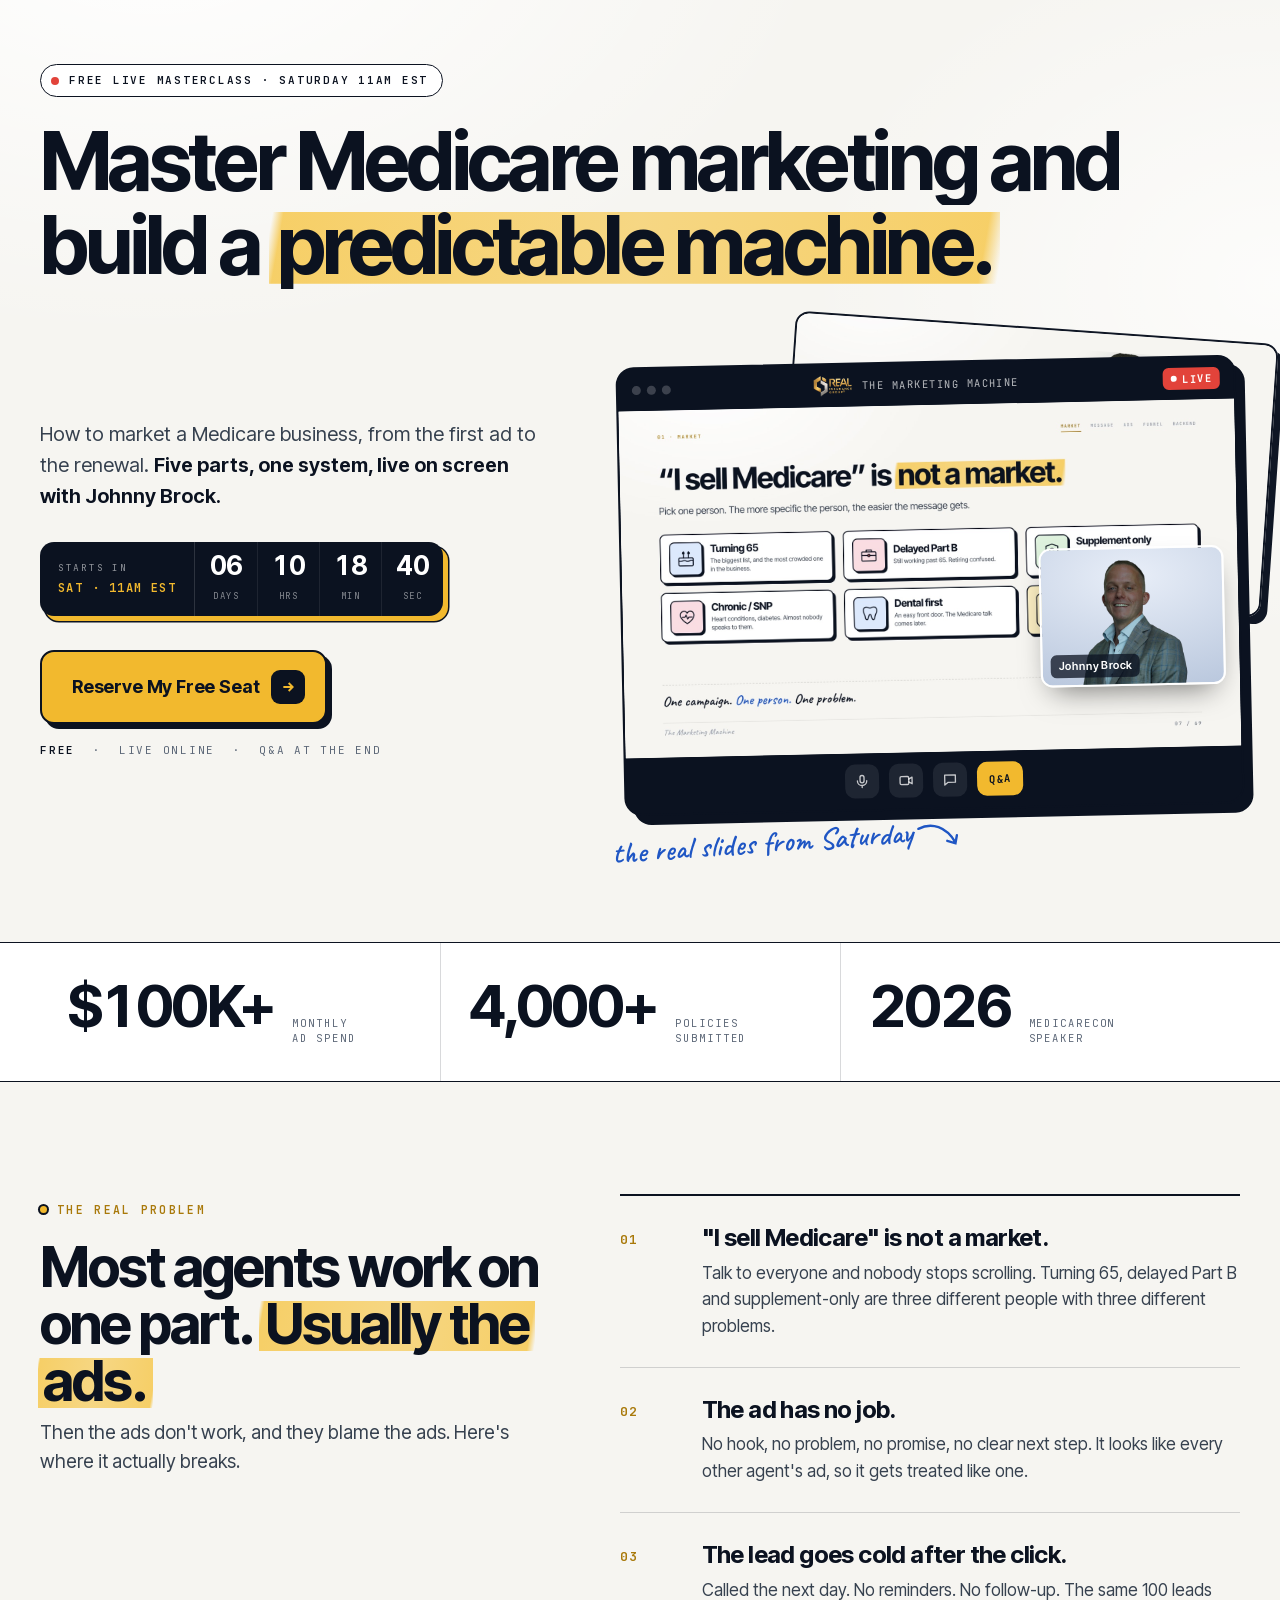
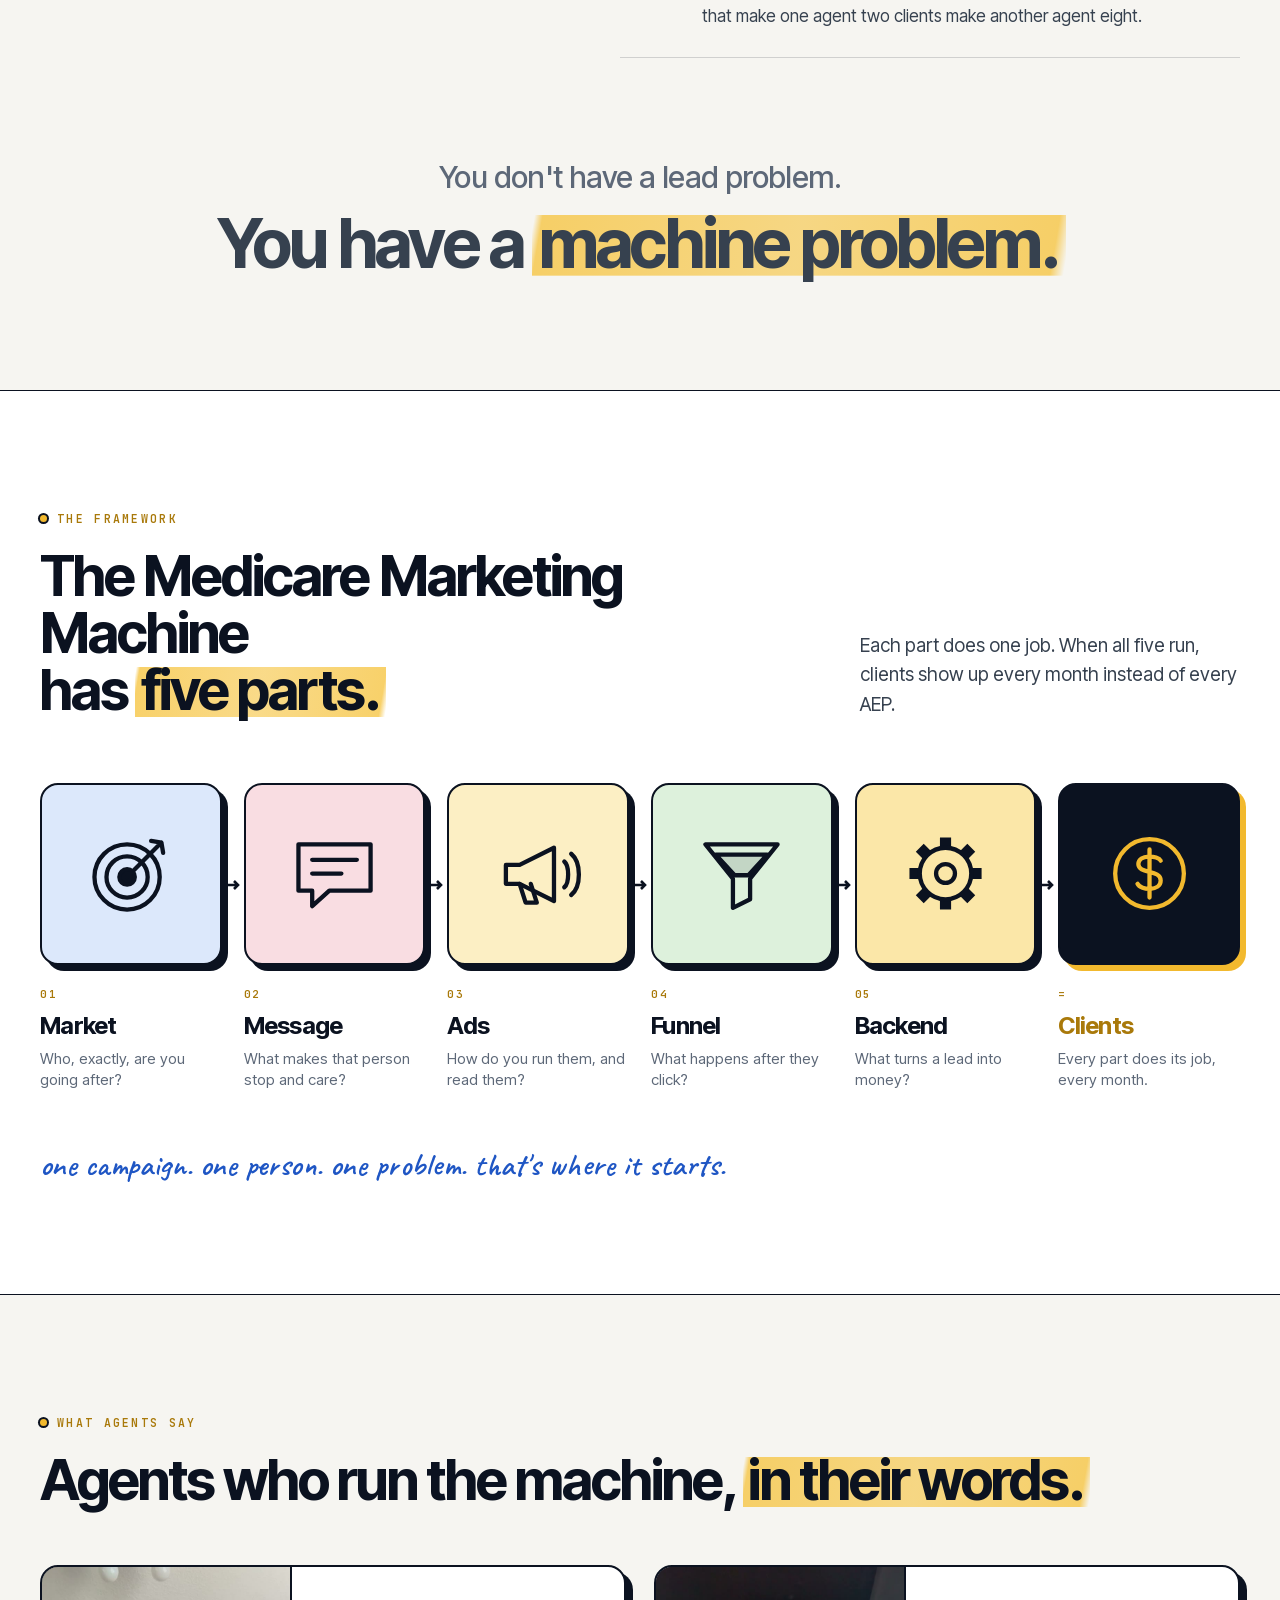
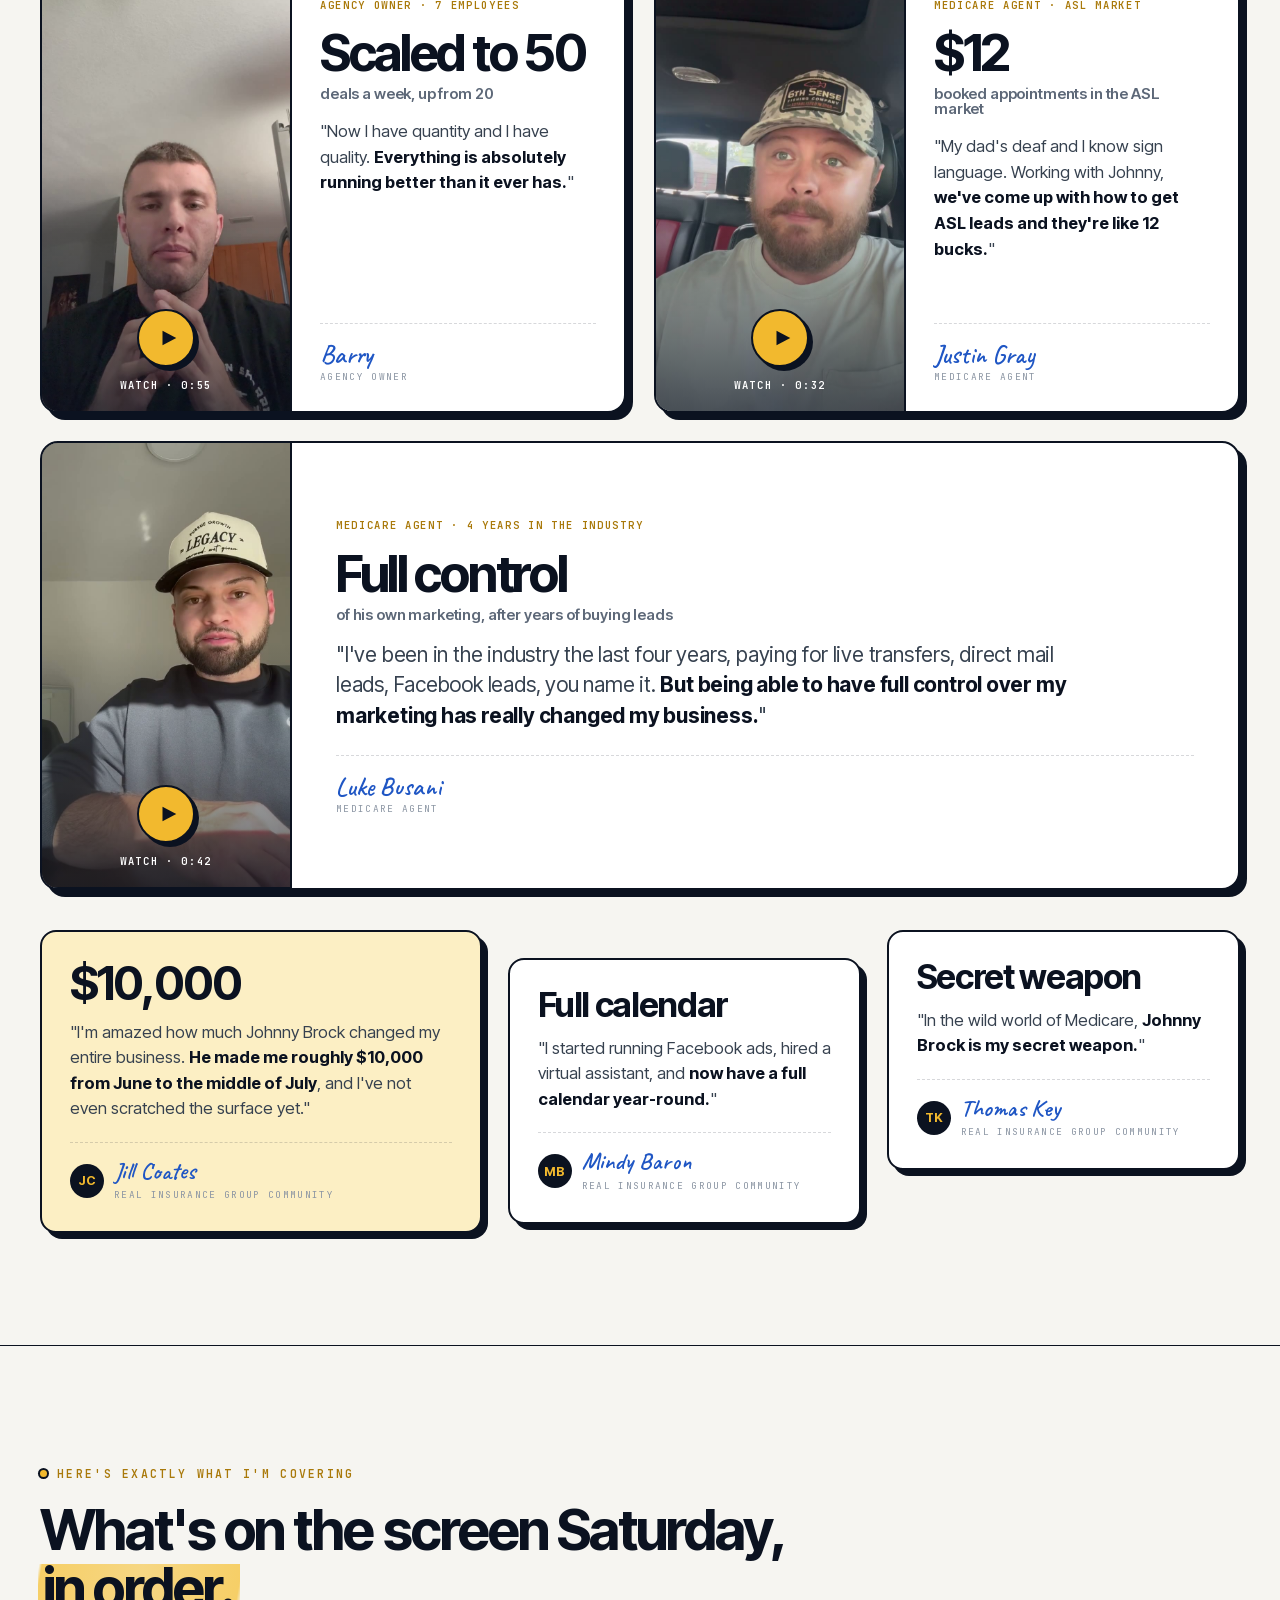
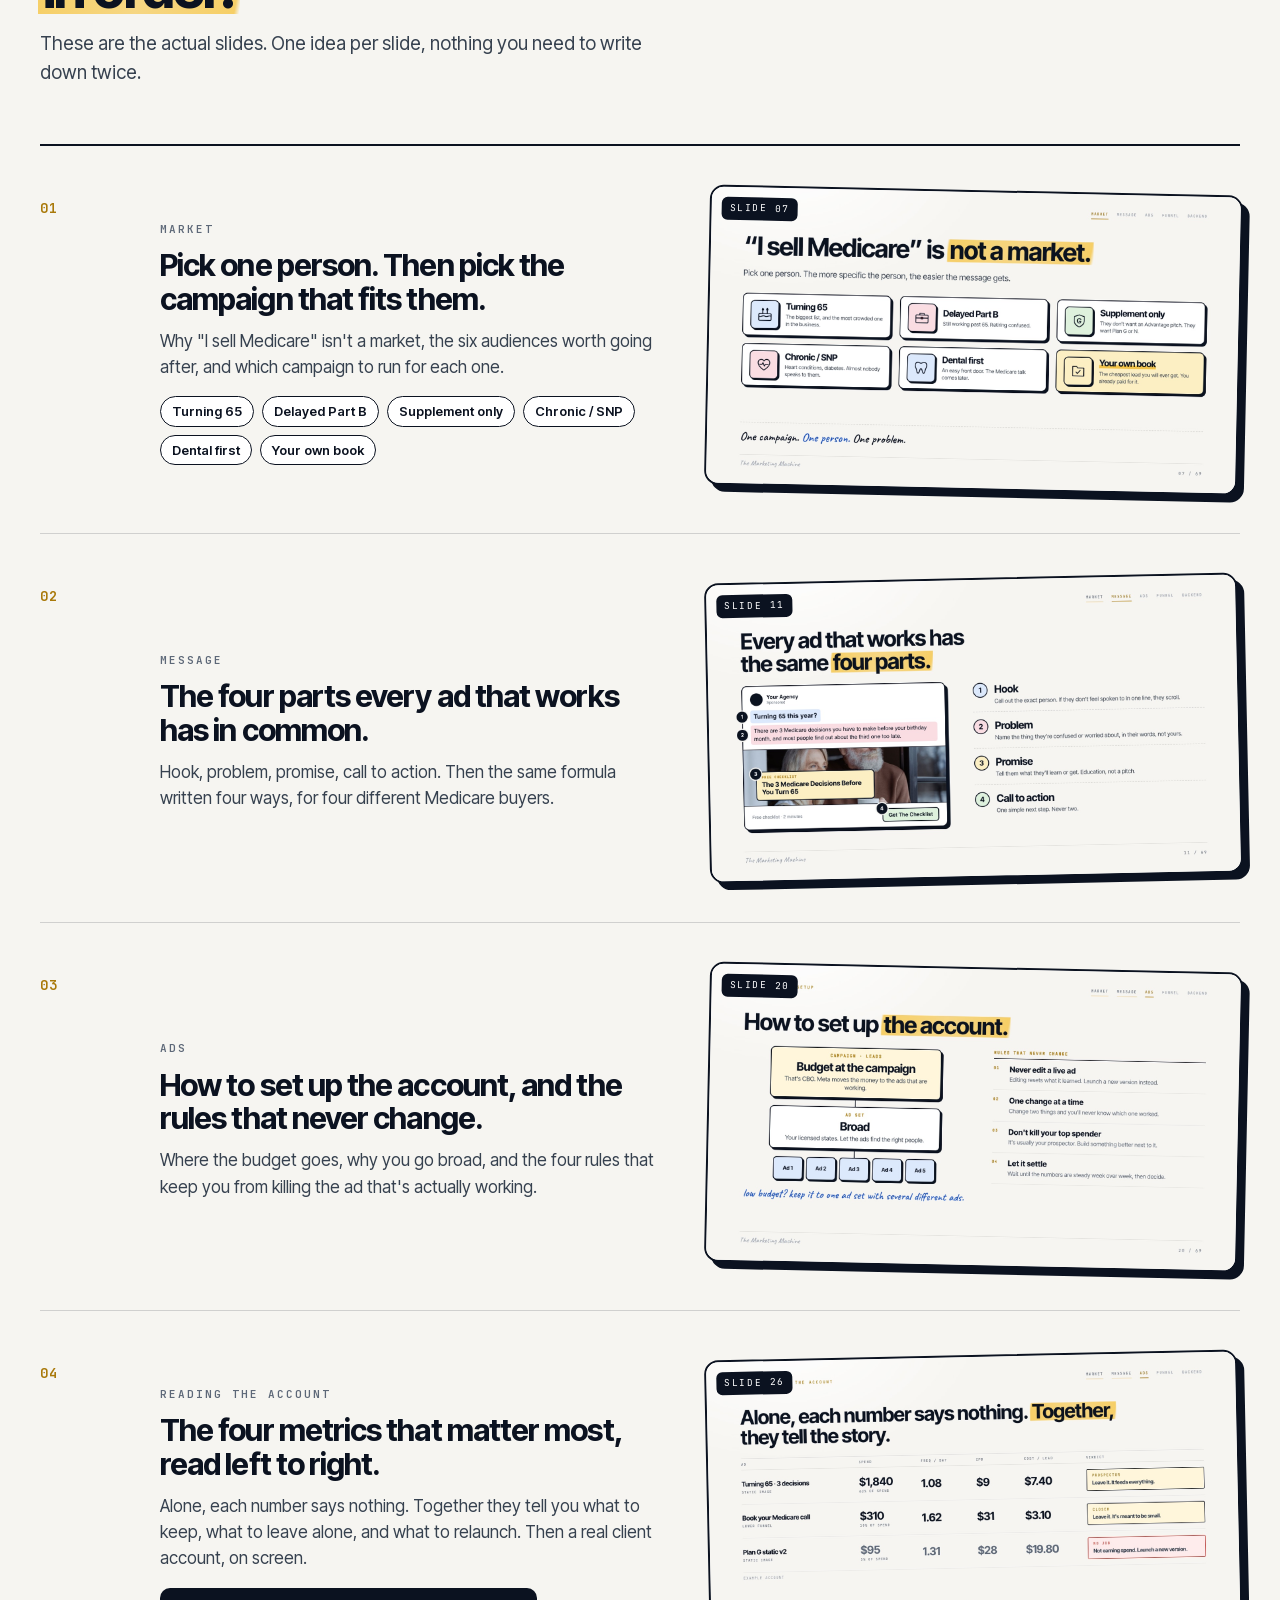
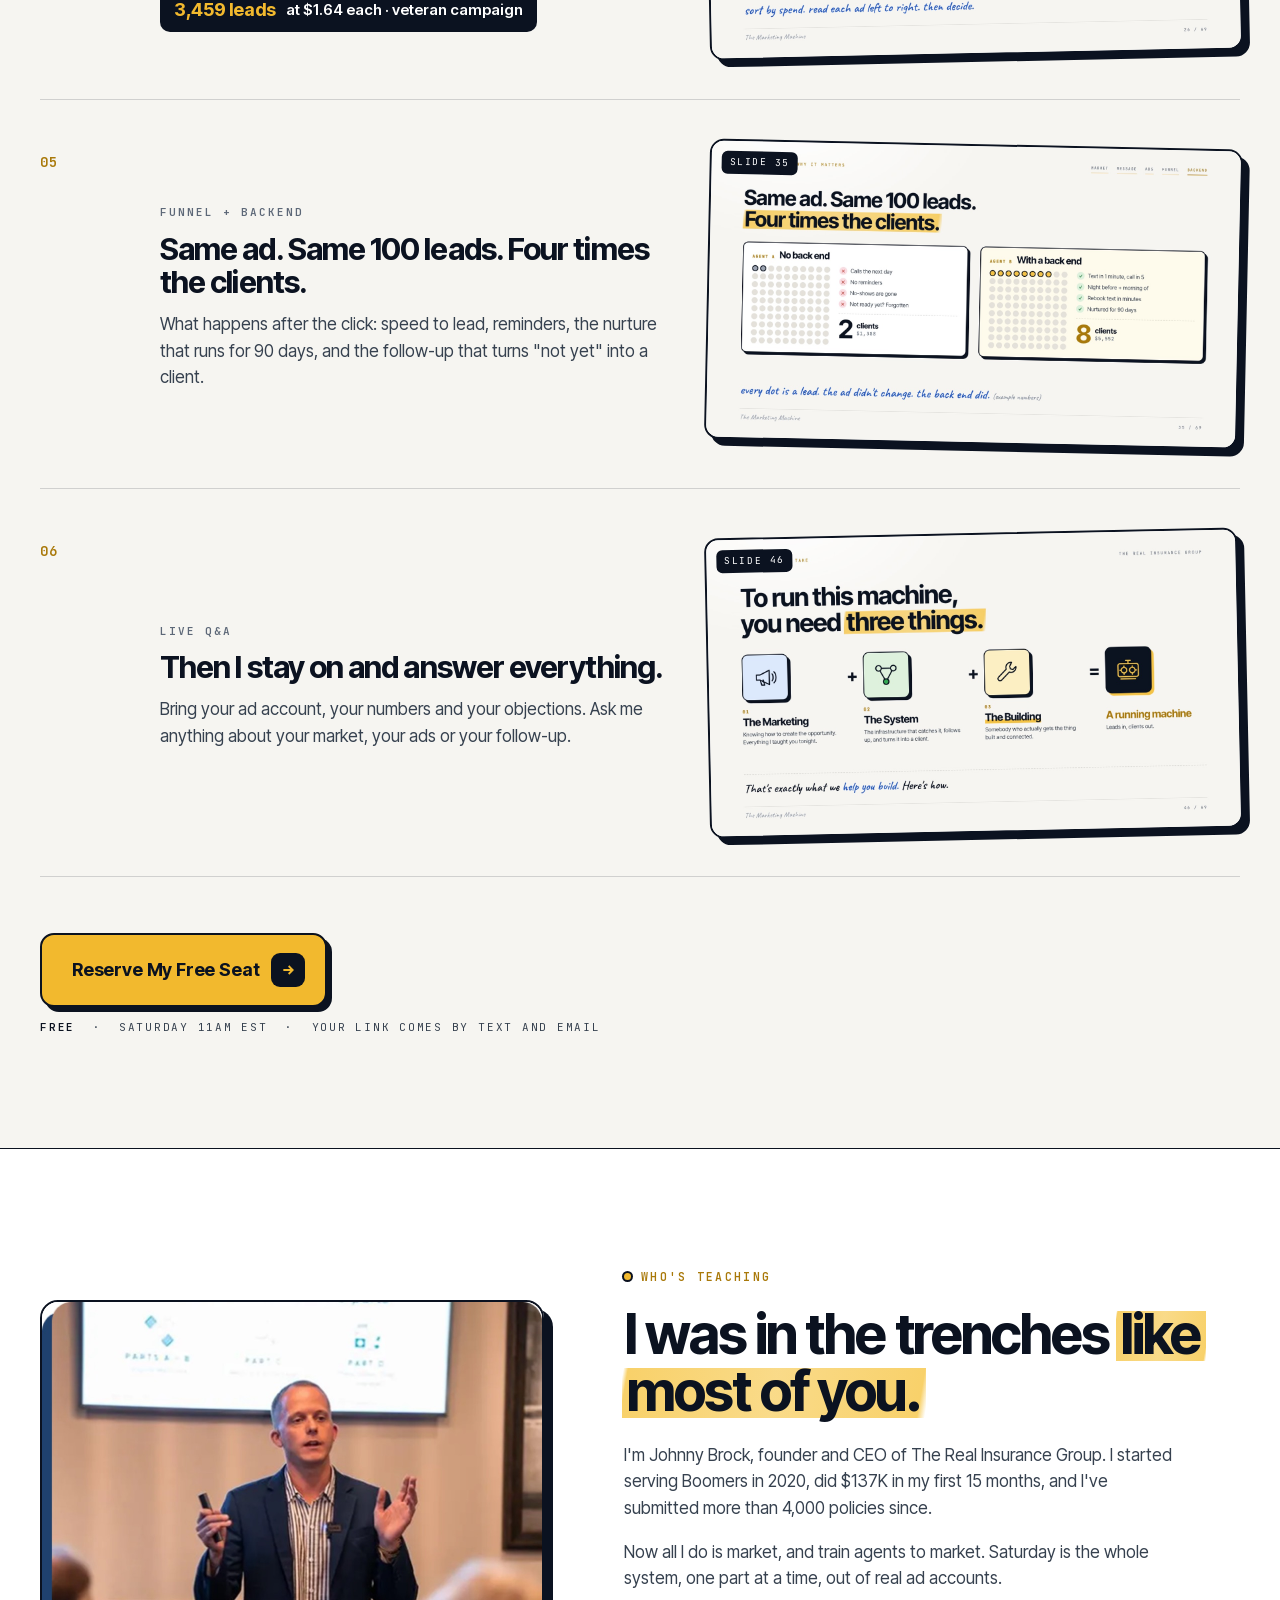
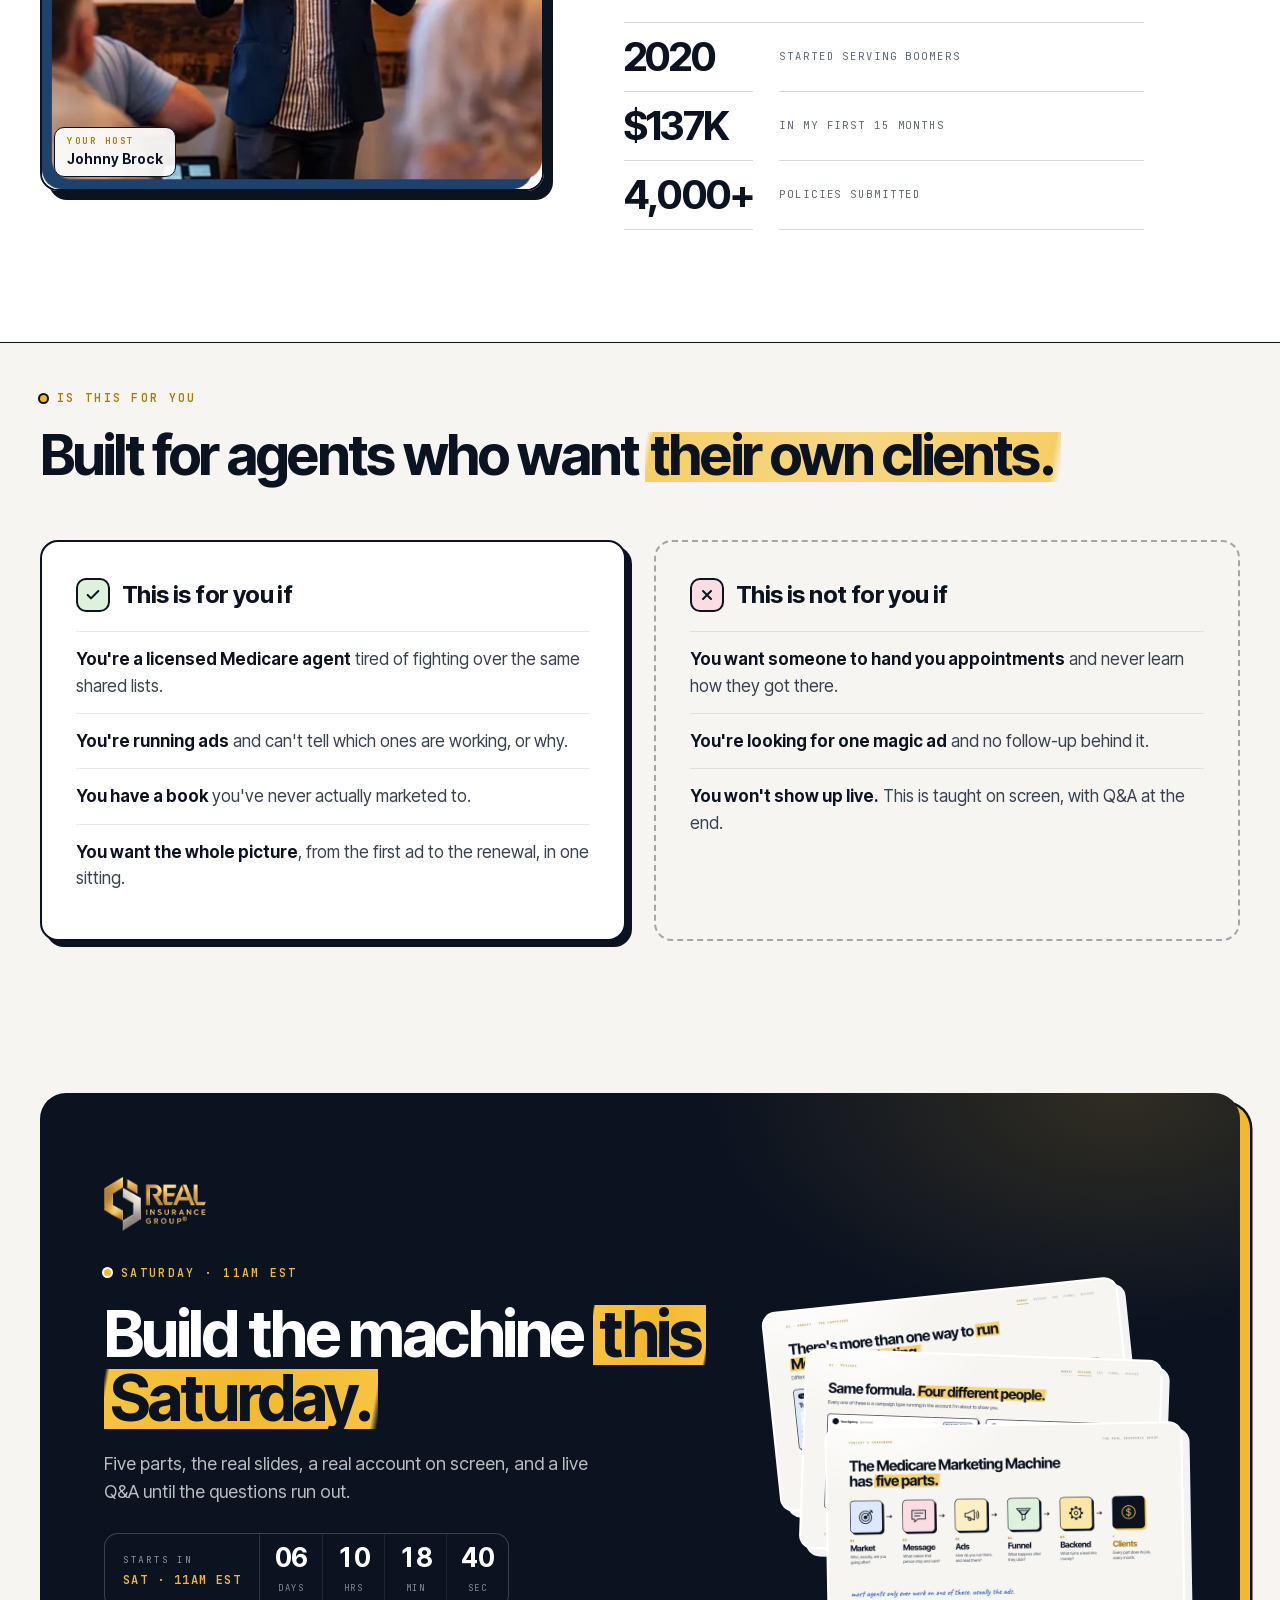
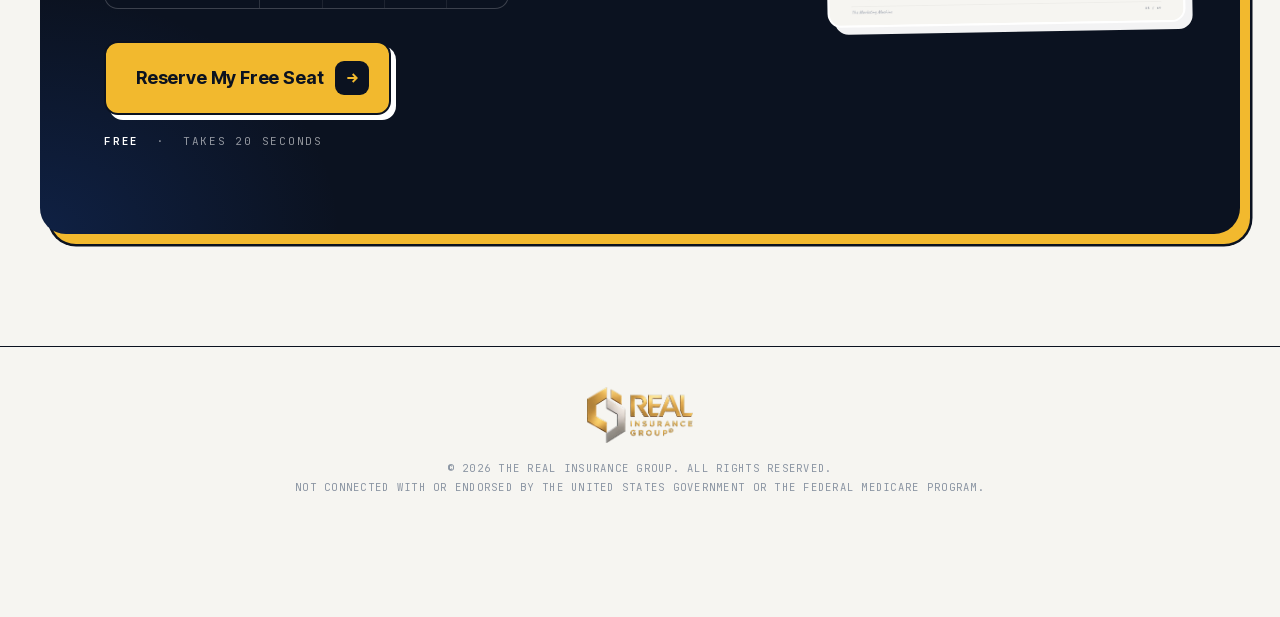
==== index.html @ 4ee6f7ed "New proof stats; testimonials moved above the agenda Co-Authored-By: Claude Opus 5.5 <noreply@anthro" ====
<!doctype html>
<html lang="en">
<head>
<meta charset="utf-8">
<meta name="viewport" content="width=device-width,initial-scale=1">
<title>The Marketing Machine | Free Live Masterclass, Saturday 11AM EST</title>
<meta name="description" content="A free live masterclass with Johnny Brock: how to market a Medicare business, from the first ad to the renewal. Saturday, 11AM EST.">
<link rel="preload" href="assets/fonts/InterTight.woff2" as="font" type="font/woff2" crossorigin>
<style>
@font-face{font-family:'Inter Tight';src:url(assets/fonts/InterTight.woff2) format('woff2');font-weight:100 900;font-display:swap}
@font-face{font-family:'Inter Tight';src:url(assets/fonts/InterTight-Italic.woff2) format('woff2');font-weight:100 900;font-style:italic;font-display:swap}
@font-face{font-family:'Caveat';src:url(assets/fonts/Caveat.woff2) format('woff2');font-weight:400 700;font-display:swap}
@font-face{font-family:'JetBrains Mono';src:url(assets/fonts/JetBrainsMono.woff2) format('woff2');font-weight:100 800;font-display:swap}

/* ===== tokens: lifted from The Marketing Machine deck (whiteboard register) ===== */
:root{
  --paper:#F6F5F1; --panel:#FFFFFF; --ink:#0B1220;
  --t1:#0B1220; --t2:#36414F; --t3:#5D6878; --t4:#8B95A3;
  --line:rgba(11,18,32,.16); --line-2:rgba(11,18,32,.09);
  --gold:#A9790A; --yellow:#F2B92E; --hl:rgba(246,196,64,.78);
  --pen:#1F56C4;
  --blue:#DCE8FB; --cream:#FCEFC4; --green:#DDF1DC; --pink:#F9DDE2; --goldt:#FBE7A8;
  --sans:'Inter Tight',Inter,system-ui,-apple-system,sans-serif;
  --hand:'Caveat','Bradley Hand',cursive;
  --mono:'JetBrains Mono',ui-monospace,Menlo,monospace;
  --ease:cubic-bezier(.22,1,.36,1);
  --r:16px;
}
*{box-sizing:border-box;margin:0;padding:0}
html{-webkit-text-size-adjust:100%;scroll-behavior:smooth}
body{background:var(--paper);color:var(--t1);font-family:var(--sans);font-size:17px;line-height:1.55;-webkit-font-smoothing:antialiased;overflow-x:hidden}
img{display:block;max-width:100%;height:auto}
button{font:inherit;cursor:pointer;border:0;background:none;color:inherit}
.wrap{width:min(1200px,100% - 48px);margin-inline:auto}
.light{position:absolute;inset:0;pointer-events:none;background:radial-gradient(1100px 700px at 12% -10%,#fff,transparent 62%),radial-gradient(800px 600px at 100% 30%,rgba(255,255,255,.7),transparent 60%)}

/* type */
.k{font-family:var(--mono);font-size:11.5px;font-weight:600;letter-spacing:.2em;text-transform:uppercase;color:var(--gold);display:inline-flex;align-items:center;gap:10px}
.k::before{content:"";width:7px;height:7px;border-radius:50%;background:var(--yellow);box-shadow:0 0 0 2px var(--ink)}
.h2{font-weight:700;font-size:clamp(34px,4.6vw,56px);line-height:1.02;letter-spacing:-.035em;margin-top:18px}
.lede{color:var(--t2);font-size:19px;max-width:620px;margin-top:18px}
em.mk{font-style:normal;padding:0 .1em;margin:0 -.04em;border-radius:.12em;-webkit-box-decoration-break:clone;box-decoration-break:clone;
  background:linear-gradient(100deg,rgba(246,196,64,0) .5%,var(--hl) 2%,rgba(246,196,64,.62) 50%,var(--hl) 97%,rgba(246,196,64,0) 99.5%) 0 62%/0% 74% no-repeat;
  transition:background-size 1.1s var(--ease) .25s}
.in em.mk, em.mk.in{background-size:100% 74%}
.hand{font-family:var(--hand);font-weight:600;color:var(--pen);line-height:1.1}

/* CTA: deck button, yellow on ink with a hard offset shadow */
.btn{display:inline-flex;align-items:center;gap:12px;background:var(--yellow);color:var(--ink);font-weight:700;font-size:18px;letter-spacing:-.01em;
  padding:18px 20px 18px 30px;border:2.5px solid var(--ink);border-radius:14px;box-shadow:5px 5px 0 var(--ink);
  transition:transform .25s var(--ease),box-shadow .25s var(--ease)}
.btn .bi{width:34px;height:34px;border-radius:9px;background:var(--ink);color:var(--yellow);display:grid;place-items:center;transition:transform .35s var(--ease)}
.btn:hover{transform:translate(2px,2px);box-shadow:3px 3px 0 var(--ink)}
.btn:hover .bi{transform:translateX(3px) rotate(-8deg)}
.btn:active{transform:translate(5px,5px);box-shadow:0 0 0 var(--ink)}
.btn:focus-visible{outline:3px solid var(--pen);outline-offset:4px}
.risk{font-family:var(--mono);font-size:11px;letter-spacing:.16em;text-transform:uppercase;color:var(--t3);margin-top:18px}
.risk b{color:var(--t1);font-weight:600}

/* reveal */
.rv{opacity:0;transform:translateY(22px);filter:blur(6px);transition:opacity .9s var(--ease),transform .9s var(--ease),filter .9s var(--ease)}
.rv.in{opacity:1;transform:none;filter:none}
.d1{transition-delay:.08s}.d2{transition-delay:.16s}.d3{transition-delay:.24s}.d4{transition-delay:.32s}.d5{transition-delay:.4s}

/* ===== nav ===== */
.nav{position:fixed;top:14px;left:50%;transform:translateX(-50%);z-index:40;width:min(1200px,100% - 24px);
  display:flex;align-items:center;justify-content:space-between;gap:16px;padding:10px 10px 10px 20px;
  background:rgba(255,255,255,.82);backdrop-filter:blur(14px) saturate(1.4);-webkit-backdrop-filter:blur(14px) saturate(1.4);
  border:1.5px solid var(--ink);border-radius:16px;box-shadow:4px 4px 0 var(--ink)}
.nav img{height:26px;width:auto}
.nav .when{font-family:var(--mono);font-size:11px;letter-spacing:.16em;text-transform:uppercase;color:var(--t2);display:flex;align-items:center;gap:10px}
.nav .when i{width:1px;height:16px;background:var(--line)}
.nav .btn{font-size:15px;padding:10px 12px 10px 18px;box-shadow:3px 3px 0 var(--ink);border-width:2px;border-radius:11px}
.nav .btn .bi{width:26px;height:26px;border-radius:7px}
.nav .btn:hover{box-shadow:1px 1px 0 var(--ink)}

/* ===== hero ===== */
.hero{position:relative;padding:64px 0 96px}
.hero>.wrap{position:relative}
.hero .top{max-width:1200px}
.hero .grid{display:grid;grid-template-columns:.9fr 1.1fr;gap:72px;align-items:center;margin-top:44px}
.pill{display:inline-flex;align-items:center;gap:10px;background:#fff;border:1.5px solid var(--ink);border-radius:999px;padding:7px 14px 7px 10px;
  font-family:var(--mono);font-size:11px;letter-spacing:.16em;text-transform:uppercase;font-weight:600}
.pill .dot{width:8px;height:8px;border-radius:50%;background:#E2433A;box-shadow:0 0 0 0 rgba(226,67,58,.5);animation:pulse 2s infinite}
@keyframes pulse{70%{box-shadow:0 0 0 8px rgba(226,67,58,0)}100%{box-shadow:0 0 0 0 rgba(226,67,58,0)}}
.h1{font-weight:700;font-size:clamp(40px,6.3vw,82px);line-height:.98;letter-spacing:-.045em;margin-top:24px}
.h1 .ln{display:block;overflow:hidden;padding-bottom:.06em}
.h1 .ln>span{display:inline-block;transform:translateY(105%);transition:transform 1.1s var(--ease)}
.hero.go .h1 .ln>span{transform:none}
.hero.go .h1 .ln:nth-child(2)>span{transition-delay:.09s}
.hero.go .h1 .ln:nth-child(3)>span{transition-delay:.18s}
.hero .sub{font-size:20px;color:var(--t2);max-width:520px}
.hero .sub b{color:var(--t1);font-weight:650}
.hero .act{margin-top:34px}

/* countdown */
.cd{display:flex;align-items:stretch;gap:0;margin-top:30px;width:max-content;max-width:100%;background:var(--ink);color:#fff;border-radius:14px;box-shadow:5px 5px 0 var(--yellow),5px 5px 0 1.5px var(--ink)}
.cd .lab{padding:12px 18px;border-right:1px solid rgba(255,255,255,.14);display:flex;flex-direction:column;justify-content:center}
.cd .lab small{font-family:var(--mono);font-size:9.5px;letter-spacing:.18em;text-transform:uppercase;color:rgba(255,255,255,.55)}
.cd .lab span{font-family:var(--mono);font-size:12px;letter-spacing:.12em;text-transform:uppercase;color:var(--yellow);font-weight:600;margin-top:3px}
.cd .u{padding:10px 14px;text-align:center;min-width:62px}
.cd .u b{display:block;font-size:26px;font-weight:700;letter-spacing:-.03em;font-variant-numeric:tabular-nums;line-height:1.05}
.cd .u small{font-family:var(--mono);font-size:9px;letter-spacing:.18em;text-transform:uppercase;color:rgba(255,255,255,.5)}
.cd .u+.u{border-left:1px solid rgba(255,255,255,.08)}
.cd.live .u{display:none}

/* webinar stage */
.stage{position:relative;padding:28px 0 36px}
.stage .back{position:absolute;right:-30px;top:-6px;width:78%;border:2.5px solid var(--ink);border-radius:14px;overflow:hidden;box-shadow:7px 7px 0 var(--ink);transform:rotate(4deg);opacity:.98}
.win{position:relative;background:var(--ink);border:2.5px solid var(--ink);border-radius:18px;box-shadow:9px 9px 0 var(--ink);overflow:hidden;transform:rotate(-1.2deg)}
.win .bar{display:flex;align-items:center;gap:10px;padding:10px 14px;color:rgba(255,255,255,.7);font-family:var(--mono);font-size:10.5px;letter-spacing:.14em;text-transform:uppercase}
.win .bar .dots{display:flex;gap:6px}
.win .bar .dots i{width:9px;height:9px;border-radius:50%;background:rgba(255,255,255,.2)}
.win .bar .t{flex:1;display:flex;align-items:center;justify-content:center;gap:10px}
.win .bar .t img{height:20px;width:auto}
.win .bar .lv{display:inline-flex;align-items:center;gap:6px;background:#E2433A;color:#fff;padding:3px 8px;border-radius:6px;font-weight:700}
.win .bar .lv i{width:6px;height:6px;border-radius:50%;background:#fff}
.win .screen{position:relative;aspect-ratio:16/9;background:#F6F5F1;overflow:hidden}
.win .screen img{width:100%;height:100%;object-fit:cover;transition:opacity .8s var(--ease)}
.win .screen img+img{position:absolute;inset:0;opacity:0}
.win .screen img.on{opacity:1}
.cam{position:absolute;right:14px;bottom:62px;width:30%;aspect-ratio:4/3;border-radius:12px;overflow:hidden;border:2px solid #fff;
  background:radial-gradient(120% 90% at 50% 20%,#E8EEF8,#B9C7DD);box-shadow:0 14px 30px -12px rgba(0,0,0,.55)}
.win .screen .cam img{position:absolute;left:50%;top:8%;width:60%;height:auto;object-fit:contain;transform:translateX(-50%)}
.cam span{position:absolute;left:8px;bottom:7px;background:rgba(11,18,32,.75);color:#fff;font-size:11px;font-weight:600;padding:3px 8px;border-radius:6px}
.win .tools{display:flex;align-items:center;justify-content:center;gap:10px;padding:11px}
.win .tools i{width:34px;height:34px;border-radius:10px;background:rgba(255,255,255,.08);display:grid;place-items:center}
.win .tools i svg{width:16px;height:16px;stroke:rgba(255,255,255,.75);fill:none;stroke-width:2;stroke-linecap:round;stroke-linejoin:round}
.win .tools .qa{width:auto;padding:0 12px;font-family:var(--mono);font-size:10.5px;letter-spacing:.14em;color:var(--ink);background:var(--yellow);font-weight:700;font-style:normal}
.stage .note{position:absolute;left:-8px;bottom:-14px;font-size:30px;transform:rotate(-4deg)}
.stage .note svg{display:inline-block;vertical-align:middle;width:46px;height:30px;margin-left:4px;stroke:var(--pen);fill:none;stroke-width:2.4;stroke-linecap:round}

/* ===== proof strip ===== */
.proof{border-top:1.5px solid var(--ink);border-bottom:1.5px solid var(--ink);background:#fff}
.proof .wrap{display:grid;grid-template-columns:repeat(3,1fr)}
.proof .st{padding:34px 28px;display:flex;align-items:baseline;gap:18px}
.proof .st+.st{border-left:1.5px solid var(--line)}
.proof b{font-size:clamp(40px,4.6vw,58px);font-weight:700;letter-spacing:-.045em;line-height:1;font-variant-numeric:tabular-nums}
.proof small{font-family:var(--mono);font-size:10.5px;letter-spacing:.18em;text-transform:uppercase;color:var(--t3);line-height:1.5}

/* ===== sections ===== */
section{position:relative}
.sec{padding:112px 0}

/* problem */
.prob .grid{display:grid;grid-template-columns:.9fr 1.1fr;gap:72px;align-items:start}
.prob .list{border-top:2px solid var(--ink)}
.prob .row{display:grid;grid-template-columns:64px 1fr;gap:18px;padding:28px 0;border-bottom:1.5px solid var(--line)}
.prob .n{font-family:var(--mono);font-size:13px;font-weight:600;color:var(--gold);padding-top:6px;letter-spacing:.1em}
.prob h3{font-size:24px;font-weight:700;letter-spacing:-.025em;line-height:1.15}
.prob p{color:var(--t2);margin-top:8px}
.prob .hand{font-size:32px;margin-top:34px}
.reframe{margin-top:96px;text-align:center}
.reframe p.a{font-size:clamp(22px,2.6vw,30px);color:var(--t3);font-weight:500;letter-spacing:-.02em}
.reframe p.b{font-size:clamp(36px,5.4vw,68px);font-weight:700;letter-spacing:-.04em;line-height:1.02;margin-top:8px}

/* mechanism */
.mech{background:#fff;border-top:1.5px solid var(--ink);border-bottom:1.5px solid var(--ink);overflow:hidden}
.mech .head{display:grid;grid-template-columns:1fr 380px;align-items:end;gap:48px}
.mech .head .lede{max-width:380px}
.parts{display:grid;grid-template-columns:repeat(6,1fr);gap:22px;margin-top:64px;position:relative}
.part{position:relative}
.tile{width:100%;aspect-ratio:1;border:2.5px solid var(--ink);border-radius:18px;box-shadow:6px 6px 0 var(--ink);display:flex;align-items:center;justify-content:center;background:#fff;
  transition:transform .35s var(--ease),box-shadow .35s var(--ease)}
.part:hover .tile{transform:translate(-3px,-3px) rotate(-2deg);box-shadow:9px 9px 0 var(--ink)}
.tile svg{width:58%;height:58%;fill:none;stroke:var(--ink);stroke-width:5;stroke-linecap:round;stroke-linejoin:round}
.tile svg .f{fill:var(--ink)}
.tile svg .f2{fill:rgba(11,18,32,.12)}
.tile.blue{background:var(--blue)}.tile.yellow{background:var(--cream)}.tile.green{background:var(--green)}.tile.pink{background:var(--pink)}.tile.gold{background:var(--goldt)}
.tile.dark{background:var(--ink);box-shadow:6px 6px 0 var(--yellow)}
.tile.dark svg{stroke:var(--yellow)}
.part .pn{font-family:var(--mono);font-size:11px;font-weight:600;color:var(--gold);letter-spacing:.14em;margin-top:22px}
.part h3{font-size:24px;font-weight:700;letter-spacing:-.03em;margin-top:4px}
.part p{font-size:15px;color:var(--t3);margin-top:4px;line-height:1.45}
.part .ar{position:absolute;right:-19px;top:calc(50% - 60px);width:16px;height:16px;stroke:var(--ink);fill:none;stroke-width:2.6}
.part:last-child h3{color:var(--gold)}
.mech .hand{font-size:32px;margin-top:56px}

/* agenda */
.ag{border-top:1.5px solid var(--ink)}
.ag .head{max-width:760px}
.ag .rows{margin-top:56px;border-top:2px solid var(--ink)}
.ag .row{display:grid;grid-template-columns:80px 1fr 1.05fr;gap:40px;padding:44px 0;border-bottom:1.5px solid var(--line);align-items:center}
.ag .n{font-family:var(--mono);font-size:14px;font-weight:600;color:var(--gold);letter-spacing:.1em;align-self:start;padding-top:8px}
.ag .part-l{font-family:var(--mono);font-size:11px;letter-spacing:.18em;text-transform:uppercase;color:var(--t3);font-weight:600}
.ag h3{font-size:clamp(24px,2.4vw,31px);font-weight:700;letter-spacing:-.03em;line-height:1.1;margin-top:8px}
.ag p{color:var(--t2);margin-top:12px}
.ag .chips{display:flex;flex-wrap:wrap;gap:8px;margin-top:16px}
.ag .chips span{font-size:13px;font-weight:600;background:#fff;border:1.5px solid var(--ink);border-radius:999px;padding:4px 11px}
.slide{position:relative;border:2.5px solid var(--ink);border-radius:14px;overflow:hidden;box-shadow:7px 7px 0 var(--ink);background:#fff;aspect-ratio:16/9;
  transition:transform .5s var(--ease),box-shadow .5s var(--ease)}
.slide img{width:100%;height:100%;object-fit:cover}
.slide .tag{position:absolute;left:10px;top:10px;font-family:var(--mono);font-size:9.5px;letter-spacing:.16em;text-transform:uppercase;background:var(--ink);color:#fff;padding:4px 8px;border-radius:6px}
.ag .row:nth-child(odd) .slide{transform:rotate(1.2deg)}
.ag .row:nth-child(even) .slide{transform:rotate(-1.2deg)}
.ag .row:hover .slide{transform:rotate(0) translate(-3px,-3px);box-shadow:10px 10px 0 var(--ink)}
.ag .proofline{display:inline-flex;flex-wrap:wrap;align-items:center;gap:10px;margin-top:16px;background:var(--ink);color:#fff;border-radius:10px;padding:8px 14px;font-size:15px;font-weight:600}
.ag .proofline b{color:var(--yellow);font-size:18px;letter-spacing:-.02em}
.ag .cta{margin-top:56px;display:flex;flex-direction:column;align-items:flex-start}

/* host */
.host{background:#fff;border-top:1.5px solid var(--ink);border-bottom:1.5px solid var(--ink)}
.host .grid{display:grid;grid-template-columns:.9fr 1.1fr;gap:80px;align-items:center}
.photo{position:relative;border:2.5px solid var(--ink);border-radius:18px;overflow:hidden;box-shadow:9px 9px 0 var(--ink);transform:rotate(-1.5deg);aspect-ratio:508/495}
.photo img{width:100%;height:100%;object-fit:cover}
.photo .cap{position:absolute;left:12px;bottom:12px;background:rgba(255,255,255,.92);border:1.5px solid var(--ink);border-radius:10px;padding:6px 12px;font-weight:650;font-size:14px}
.photo .cap small{display:block;font-family:var(--mono);font-size:9.5px;letter-spacing:.16em;text-transform:uppercase;color:var(--gold);font-weight:600}
.host .bio p{color:var(--t2);margin-top:18px;max-width:560px}
.host .bio p:first-of-type{margin-top:22px}
.host .bio .hand{font-size:30px;margin-top:26px}
.facts{display:grid;grid-template-columns:auto 1fr;gap:0 26px;margin-top:30px;border-top:1.5px solid var(--line);max-width:520px}
.facts b{font-size:40px;font-weight:700;letter-spacing:-.045em;padding:14px 0;border-bottom:1.5px solid var(--line);line-height:1}
.facts small{font-family:var(--mono);font-size:10.5px;letter-spacing:.18em;text-transform:uppercase;color:var(--t3);border-bottom:1.5px solid var(--line);display:flex;align-items:center}

/* proof quotes */
.qs{display:grid;grid-template-columns:1.25fr 1fr 1fr;gap:26px;margin-top:56px;align-items:start}
.q{background:#fff;border:2.5px solid var(--ink);border-radius:16px;box-shadow:6px 6px 0 var(--ink);padding:28px}
.q:nth-child(2){transform:translateY(28px)}
.q .big{font-size:34px;font-weight:700;letter-spacing:-.04em;line-height:1}
.q:first-child .big{font-size:46px}
.q:first-child{background:var(--cream)}
.q blockquote{margin-top:14px;color:var(--t2);font-size:16.5px}
.q blockquote b{color:var(--t1)}
.q .who{display:flex;align-items:center;gap:10px;margin-top:20px;padding-top:16px;border-top:1.5px dashed var(--line)}
.q .who i{width:34px;height:34px;border-radius:50%;background:var(--ink);color:var(--yellow);display:grid;place-items:center;font-style:normal;font-weight:700;font-size:12.5px}
.q .who span{font-family:var(--hand);font-size:24px;color:var(--pen);font-weight:600;line-height:1}
.q .who small{display:block;font-family:var(--mono);font-size:9.5px;letter-spacing:.14em;text-transform:uppercase;color:var(--t4);margin-top:2px}


/* video testimonials */
.vids{display:grid;grid-template-columns:1fr 1fr;gap:28px;margin-top:56px}
.vc{display:grid;grid-template-columns:minmax(0,250px) minmax(0,1fr);background:#fff;border:2.5px solid var(--ink);border-radius:18px;box-shadow:7px 7px 0 var(--ink);overflow:hidden}
.vp{position:relative;aspect-ratio:9/16;background:var(--ink);border-right:2.5px solid var(--ink)}
.vp video{position:absolute;inset:0;width:100%;height:100%;object-fit:cover;display:block}
.vp .play{position:absolute;inset:0;display:flex;flex-direction:column;align-items:center;justify-content:flex-end;gap:10px;padding:18px;
  background:linear-gradient(180deg,rgba(11,18,32,0) 45%,rgba(11,18,32,.65));color:#fff;transition:opacity .35s var(--ease)}
.vp .play i{width:68px;height:68px;border-radius:50%;background:var(--yellow);border:2.5px solid var(--ink);box-shadow:4px 4px 0 var(--ink);display:grid;place-items:center;
  transition:transform .3s var(--ease)}
.vp .play:hover i{transform:scale(1.07)}
.vp .play i{width:58px;height:58px}
.vp .play i svg{width:22px;height:24px;margin-left:4px;fill:var(--ink)}
.vp .play span{font-family:var(--mono);font-size:10.5px;letter-spacing:.16em;text-transform:uppercase;font-weight:600}
.vp.on .play{opacity:0;pointer-events:none}
.vt{padding:30px 28px;display:flex;flex-direction:column}
.vt .tg{font-family:var(--mono);font-size:10.5px;letter-spacing:.16em;text-transform:uppercase;color:var(--gold);font-weight:600}
.vt .st{font-size:clamp(40px,4vw,54px);font-weight:700;letter-spacing:-.045em;line-height:1;margin-top:14px}
.vt .st small{display:block;font-size:15px;letter-spacing:-.01em;font-weight:600;color:var(--t3);margin-top:8px}
.vt blockquote{color:var(--t2);font-size:16.5px;margin-top:18px}
.vt blockquote b{color:var(--t1)}
.vt .who{margin-top:auto;padding-top:18px;border-top:1.5px dashed var(--line);font-family:var(--hand);font-size:26px;color:var(--pen);font-weight:600;line-height:1}
.vt .who small{display:block;font-family:var(--mono);font-size:9.5px;letter-spacing:.14em;text-transform:uppercase;color:var(--t4);margin-top:4px;font-weight:400}
.vc.wide{grid-column:1/-1;grid-template-columns:minmax(0,250px) minmax(0,1fr)}
.vc.wide .vt{padding:40px 44px;justify-content:center}
.vc.wide .vt blockquote{font-size:21px;line-height:1.45;max-width:760px;letter-spacing:-.01em}
.vc.wide .vt .who{margin-top:24px}
.vids+.qs{margin-top:40px}
@media (max-width:1080px){.vids{grid-template-columns:1fr;max-width:680px}}
@media (max-width:720px){.vc,.vc.wide{grid-template-columns:1fr}.vc.wide .vt{padding:24px 22px}.vc.wide .vt blockquote{font-size:17px}.vp{border-right:0;border-bottom:2.5px solid var(--ink);aspect-ratio:4/5}.vp.on{aspect-ratio:9/16}.vt{padding:24px 22px}}

/* fit */
.fit .cols{display:grid;grid-template-columns:1fr 1fr;gap:28px;margin-top:56px}
.col{border:2.5px solid var(--ink);border-radius:18px;padding:34px;background:#fff;box-shadow:6px 6px 0 var(--ink)}
.col.no{background:transparent;box-shadow:none;border-style:dashed;border-color:rgba(11,18,32,.35)}
.col h3{font-size:24px;font-weight:700;letter-spacing:-.025em;display:flex;align-items:center;gap:12px}
.col h3 i{width:34px;height:34px;border-radius:10px;border:2px solid var(--ink);display:grid;place-items:center;background:var(--green)}
.col.no h3 i{background:var(--pink)}
.col h3 i svg{width:16px;height:16px;fill:none;stroke:var(--ink);stroke-width:3;stroke-linecap:round;stroke-linejoin:round}
.col ul{list-style:none;margin-top:18px}
.col li{padding:14px 0;border-top:1.5px solid var(--line-2);color:var(--t2)}
.col li b{color:var(--t1);font-weight:650}

/* final */
.final{padding:40px 0 112px}
.final .box{position:relative;background:var(--ink);color:#fff;border-radius:26px;padding:84px 64px;overflow:hidden;box-shadow:10px 10px 0 var(--yellow),10px 10px 0 2.5px var(--ink);
  display:grid;grid-template-columns:1.2fr .8fr;gap:56px;align-items:center}
.final .box::before{content:"";position:absolute;inset:0;background:radial-gradient(700px 400px at 90% 0%,rgba(242,185,46,.16),transparent 60%),radial-gradient(500px 400px at 0% 100%,rgba(31,86,196,.22),transparent 60%);pointer-events:none}
.final .flogo{height:54px;width:auto;margin-bottom:26px}
.final .k{color:var(--yellow)}
.final .k::before{box-shadow:0 0 0 2px #fff}
.final h2{font-size:clamp(36px,5vw,64px);font-weight:700;letter-spacing:-.04em;line-height:1;margin-top:18px}
.final h2 em{font-style:normal;color:var(--ink);padding:0 .1em;background:linear-gradient(100deg,rgba(246,196,64,0) .5%,#F6C440 2%,#F2B92E 50%,#F6C440 97%,rgba(246,196,64,0) 99.5%) 0 62%/100% 78% no-repeat;-webkit-box-decoration-break:clone;box-decoration-break:clone}
.final p{color:rgba(255,255,255,.72);margin-top:20px;font-size:18px;max-width:520px}
.final p.risk{color:rgba(255,255,255,.55);font-size:11px;margin-top:18px}
.final .risk b{color:#fff}
.final .btn{box-shadow:5px 5px 0 #fff;border-color:var(--ink)}
.final .btn:hover{box-shadow:3px 3px 0 #fff}
.final .stack{position:relative;height:340px}
.final .stack .slide{position:absolute;width:88%;box-shadow:7px 7px 0 rgba(255,255,255,.95);border-color:#fff}
.final .stack .slide:nth-child(1){left:0;top:0;transform:rotate(-6deg)}
.final .stack .slide:nth-child(2){left:8%;top:60px;transform:rotate(2deg)}
.final .stack .slide:nth-child(3){left:14%;top:130px;transform:rotate(-1deg)}
.final .cd{margin-top:28px;box-shadow:none;border:1.5px solid rgba(255,255,255,.2)}

/* footer */
footer{border-top:1.5px solid var(--ink);padding:40px 0 120px;text-align:center}
footer img{height:56px;width:auto;margin:0 auto}
footer p{font-family:var(--mono);font-size:10.5px;letter-spacing:.12em;text-transform:uppercase;color:var(--t4);margin-top:16px;line-height:1.8}

/* mobile sticky */
.mcta{position:fixed;left:12px;right:12px;bottom:12px;z-index:45;display:none;transform:translateY(140%);transition:transform .5s var(--ease)}
.mcta.on{transform:none}
.mcta .btn{width:100%;justify-content:center}

/* ===== modal ===== */
.ov{position:fixed;inset:0;z-index:100;display:grid;place-items:center;padding:20px;visibility:hidden;pointer-events:none}
.ov.open{visibility:visible;pointer-events:auto}
.ov .bd{position:absolute;inset:0;background:rgba(11,18,32,.55);backdrop-filter:blur(6px);-webkit-backdrop-filter:blur(6px);opacity:0;transition:opacity .4s var(--ease)}
.ov.open .bd{opacity:1}
.mo{position:relative;width:min(860px,100%);display:grid;grid-template-columns:.85fr 1fr;background:#fff;border:2.5px solid var(--ink);border-radius:22px;box-shadow:10px 10px 0 var(--ink);overflow:hidden;
  opacity:0;transform:translateY(24px) scale(.97);transition:opacity .45s var(--ease),transform .55s var(--ease);max-height:calc(100vh - 40px);overflow-y:auto}
.ov.open .mo{opacity:1;transform:none}
.mo .x{position:absolute;right:14px;top:14px;width:36px;height:36px;border-radius:10px;border:1.5px solid var(--ink);background:#fff;display:grid;place-items:center;z-index:2}
.mo-rail{background:var(--cream);border-right:2.5px solid var(--ink);padding:38px 32px;display:flex;flex-direction:column}
.mo-rail .k{font-size:10.5px}
.mo-rail h4{font-size:30px;font-weight:700;letter-spacing:-.035em;line-height:1.05;margin-top:16px}
.mo-rail .mini{margin-top:22px;border:2px solid var(--ink);border-radius:10px;overflow:hidden;box-shadow:4px 4px 0 var(--ink);transform:rotate(-1.5deg)}
.mo-rail ul{list-style:none;margin-top:24px}
.mo-rail li{display:flex;gap:10px;font-size:15px;color:var(--t2);padding:7px 0;line-height:1.4}
.mo-rail li svg{flex:none;margin-top:3px}
.mo-main{padding:44px 38px 38px}
.mo-main h3{font-size:30px;font-weight:700;letter-spacing:-.035em}
.mo-main .msub{color:var(--t3);margin-top:6px;font-size:15.5px}
form{margin-top:24px;display:grid;gap:14px}
.fld{position:relative}
.fld input{width:100%;font:inherit;font-size:17px;padding:24px 16px 9px;border:2px solid var(--ink);border-radius:12px;background:#fff;color:var(--t1);outline:none;transition:box-shadow .2s var(--ease)}
.fld input:focus{box-shadow:4px 4px 0 var(--yellow),4px 4px 0 2px var(--ink)}
.fld input.bad{border-color:#E2433A;background:#FDF3F2}
.fld label{position:absolute;left:17px;top:17px;color:var(--t3);font-size:16px;pointer-events:none;transition:all .2s var(--ease)}
.fld input:focus+label,.fld input:not(:placeholder-shown)+label{top:7px;font-size:11px;font-family:var(--mono);letter-spacing:.14em;text-transform:uppercase;color:var(--gold);font-weight:600}
form .btn{width:100%;justify-content:center;margin-top:6px}
form .btn.busy{opacity:.85;cursor:wait}
.spin{width:17px;height:17px;border-radius:50%;border:2.5px solid rgba(11,18,32,.25);border-top-color:var(--ink);display:inline-block;animation:spin .7s linear infinite}
@keyframes spin{to{transform:rotate(360deg)}}
.mfine{font-size:13px;color:var(--t4);margin-top:14px;text-align:center}
.err{font-size:14px;color:#B3261E;margin-top:10px;text-align:center;display:none}
.mo-done{display:none;text-align:center;padding-top:30px}
.mo.done .mo-live{display:none}
.mo.done .mo-done{display:block}
.mo-done .ic{width:64px;height:64px;border-radius:16px;border:2.5px solid var(--ink);background:var(--green);box-shadow:5px 5px 0 var(--ink);display:grid;place-items:center;margin:0 auto}
.mo-done h3{margin-top:24px}
.mo-done p{color:var(--t2);margin-top:10px}
.mo-done .hand{font-size:30px;margin-top:18px}

/* ===== responsive ===== */
@media (max-width:1080px){
  .hero .grid{grid-template-columns:1fr;gap:48px;margin-top:28px}
  .mech .head{grid-template-columns:1fr;gap:0}
  .stage{max-width:680px}
  .parts{grid-template-columns:repeat(3,1fr);row-gap:44px}
  .part .ar{display:none}
  .ag .row{grid-template-columns:56px 1fr;gap:20px 24px}
  .ag .row .slide{grid-column:2;max-width:560px}
  .host .grid,.prob .grid{grid-template-columns:1fr;gap:56px}
  .photo{max-width:520px}
  .qs{grid-template-columns:1fr 1fr}
  .q:first-child{grid-column:1/-1}
  .q:nth-child(2){transform:none}
  .final .box{grid-template-columns:1fr;padding:64px 44px}
  .final .stack{height:300px;max-width:520px}
}
@media (max-width:720px){
  body{font-size:16px}
  .wrap{width:calc(100% - 32px)}
  .nav{padding:8px 8px 8px 14px;top:10px}
  .nav .when{display:none}
  .nav img{height:18px}
  .nav .btn{font-size:13.5px;padding:9px 8px 9px 12px;white-space:nowrap;gap:8px}
  .nav .btn .bi{width:22px;height:22px}
  .ag .proofline{font-size:14px}
  .hero{padding:36px 0 72px}
  .hero .sub{font-size:18px}
  .cd .lab{padding:10px 12px}
  .cd .u{min-width:0;padding:9px 9px;flex:1}
  .cd .u b{font-size:21px}
  .cd{width:100%}
  .stage .back{right:-10px;width:70%}
  .cam{bottom:56px;width:34%}
  .cam span{font-size:9.5px;padding:2px 6px;left:6px;bottom:5px}
  .stage .note{font-size:24px;left:0;bottom:-22px}
  .proof .wrap{grid-template-columns:1fr}
  .proof .st{padding:22px 4px}
  .proof .st+.st{border-left:0;border-top:1.5px solid var(--line)}
  .sec{padding:84px 0}
  .parts{grid-template-columns:1fr 1fr;gap:22px;row-gap:36px}
  .ag .row{grid-template-columns:1fr;padding:36px 0}
  .ag .row .slide{grid-column:1}
  .ag .n{padding-top:0}
  .qs{grid-template-columns:1fr}
  .fit .cols{grid-template-columns:1fr}
  .col{padding:26px}
  .final{padding:20px 0 84px}
  .final .box{padding:48px 24px;border-radius:20px}
  .final .stack{height:230px}
  .btn{font-size:17px;padding:16px 16px 16px 22px}
  .mcta{display:block}
  .pill{font-size:9.5px;letter-spacing:.09em;padding:6px 12px 6px 9px;gap:8px;white-space:nowrap}
  .win .bar{padding:8px 10px;font-size:8.5px;letter-spacing:.1em}
  .win .bar .t{gap:6px;white-space:nowrap}
  .win .bar .t img{height:15px}
  .win .bar .dots i{width:7px;height:7px}
  .parts{grid-template-columns:1fr;row-gap:16px;margin-top:40px}
  .part{display:grid;grid-template-columns:76px 1fr;column-gap:18px;align-items:center}
  .part .tile{grid-row:1/4;width:76px;border-radius:14px;box-shadow:4px 4px 0 var(--ink);border-width:2px}
  .part .tile.dark{box-shadow:4px 4px 0 var(--yellow)}
  .part .tile svg{stroke-width:6}
  .part .pn{margin-top:0;align-self:end}
  .part h3{font-size:21px;margin-top:0}
  .part p{margin-top:0;align-self:start}
  .mech .hand{font-size:26px;margin-top:36px}
  .mo{grid-template-columns:1fr}
  .mo-rail{display:none}
  .mo-main{padding:40px 22px 26px}
}
@media (prefers-reduced-motion:reduce){
  *,*::before,*::after{transition:none!important;animation:none!important}
  .rv{opacity:1;transform:none;filter:none}
  .h1 .ln>span{transform:none}
  em.mk{background-size:100% 74%}
}
</style>
</head>
<body>

<main id="top">
<!-- ===== hero ===== -->
<section class="hero" id="hero">
  <div class="light"></div>
  <div class="wrap">
    <div class="top">
      <span class="pill"><span class="dot"></span>Free live masterclass &middot; Saturday 11AM EST</span>
      <h1 class="h1">
        <span class="ln"><span>Master Medicare marketing and</span></span>
        <span class="ln"><span>build a <em class="mk">predictable machine.</em></span></span>
      </h1>
    </div>
    <div class="grid">
    <div>
      <p class="sub">How to market a Medicare business, from the first ad to the renewal. <b>Five parts, one system, live on screen with Johnny Brock.</b></p>
      <div class="cd" data-cd>
        <div class="lab"><small data-cd-k>Starts in</small><span>Sat &middot; 11AM EST</span></div>
        <div class="u"><b data-d>00</b><small>Days</small></div>
        <div class="u"><b data-h>00</b><small>Hrs</small></div>
        <div class="u"><b data-m>00</b><small>Min</small></div>
        <div class="u"><b data-s>00</b><small>Sec</small></div>
      </div>
      <div class="act">
        <button class="btn" data-open>Reserve My Free Seat <span class="bi"><svg width="16" height="16" viewBox="0 0 24 24" fill="none" stroke="currentColor" stroke-width="2.8"><path d="M5 12h14M13 6l6 6-6 6"/></svg></span></button>
        <p class="risk"><b>Free</b> &nbsp;&middot;&nbsp; Live online &nbsp;&middot;&nbsp; Q&amp;A at the end</p>
      </div>
    </div>

    <div class="stage rv d2" aria-label="Preview of the live masterclass">
      <div class="back"><img src="assets/slides/s01.jpg" alt="Title slide: The Marketing Machine, with Johnny Brock" width="1600" height="900"></div>
      <div class="win">
        <div class="bar"><span class="dots"><i></i><i></i><i></i></span><span class="t"><img src="assets/rig-logo.webp" alt="Real Insurance Group" width="900" height="477">The Marketing Machine</span><span class="lv"><i></i>Live</span></div>
        <div class="screen" data-rotor>
          <img class="on" src="assets/slides/s05.jpg" alt="Slide: The Medicare Marketing Machine has five parts" width="1600" height="900">
          <img src="assets/slides/s07.jpg" alt="Slide: I sell Medicare is not a market" width="1600" height="900">
          <img src="assets/slides/s11.jpg" alt="Slide: every ad that works has the same four parts" width="1600" height="900">
          <img src="assets/slides/s35.jpg" alt="Slide: same ad, same 100 leads, four times the clients" width="1600" height="900">
          <div class="cam"><img src="assets/johnny-main.webp" alt="Johnny Brock on camera" width="640" height="824"><span>Johnny Brock</span></div>
        </div>
        <div class="tools" aria-hidden="true">
          <i><svg viewBox="0 0 24 24"><rect x="9" y="3" width="6" height="11" rx="3"/><path d="M5 11a7 7 0 0 0 14 0M12 18v3"/></svg></i>
          <i><svg viewBox="0 0 24 24"><rect x="3" y="6" width="13" height="12" rx="2"/><path d="M16 10l5-3v10l-5-3"/></svg></i>
          <i><svg viewBox="0 0 24 24"><path d="M4 5h16v11H9l-5 4z"/></svg></i>
          <i class="qa">Q&amp;A</i>
        </div>
      </div>
      <p class="note hand">the real slides from Saturday<svg viewBox="0 0 46 30"><path d="M2 8c14-6 28 0 36 16M30 22l8 3 2-8"/></svg></p>
    </div>
    </div>
  </div>
</section>

<!-- ===== proof strip ===== -->
<div class="proof" aria-label="Johnny Brock by the numbers">
  <div class="wrap">
    <div class="st rv"><b data-count="100" data-pre="$" data-suf="K+">$100K+</b><small>Monthly<br>ad spend</small></div>
    <div class="st rv d1"><b data-count="4000" data-suf="+">4,000+</b><small>Policies<br>submitted</small></div>
    <div class="st rv d2"><b data-count="2026" data-plain>2026</b><small>MedicareCon<br>speaker</small></div>
  </div>
</div>

<!-- ===== problem + reframe ===== -->
<section class="sec prob">
  <div class="wrap">
    <div class="grid">
      <div>
        <span class="k rv">The real problem</span>
        <h2 class="h2 rv d1">Most agents work on one part. <em class="mk">Usually the ads.</em></h2>
        <p class="lede rv d2">Then the ads don't work, and they blame the ads. Here's where it actually breaks.</p>
      </div>
      <div class="list">
        <div class="row rv"><span class="n">01</span><div><h3>"I sell Medicare" is not a market.</h3><p>Talk to everyone and nobody stops scrolling. Turning 65, delayed Part B and supplement-only are three different people with three different problems.</p></div></div>
        <div class="row rv d1"><span class="n">02</span><div><h3>The ad has no job.</h3><p>No hook, no problem, no promise, no clear next step. It looks like every other agent's ad, so it gets treated like one.</p></div></div>
        <div class="row rv d2"><span class="n">03</span><div><h3>The lead goes cold after the click.</h3><p>Called the next day. No reminders. No follow-up. The same 100 leads that make one agent two clients make another agent eight.</p></div></div>
      </div>
    </div>
    <div class="reframe">
      <p class="a rv">You don't have a lead problem.</p>
      <p class="b rv d1">You have a <em class="mk">machine problem.</em></p>
    </div>
  </div>
</section>

<!-- ===== mechanism ===== -->
<section class="sec mech">
  <div class="wrap">
    <div class="head">
      <div>
        <span class="k rv">The framework</span>
        <h2 class="h2 rv d1">The Medicare Marketing Machine<br>has <em class="mk">five parts.</em></h2>
      </div>
      <p class="lede rv d2">Each part does one job. When all five run, clients show up every month instead of every AEP.</p>
    </div>
    <div class="parts">
      <div class="part rv"><div class="tile blue"><svg viewBox="0 0 120 120"><circle cx="56" cy="64" r="38"/><circle cx="56" cy="64" r="24"/><circle class="f" cx="56" cy="64" r="9"/><path d="M56 64L96 24M84 22l12 2 2 12"/></svg></div><p class="pn">01</p><h3>Market</h3><p>Who, exactly, are you going after?</p><svg class="ar" viewBox="0 0 16 16"><path d="M2 8h11M9 4l4 4-4 4"/></svg></div>
      <div class="part rv d1"><div class="tile pink"><svg viewBox="0 0 120 120"><path d="M18 26h84v54H54L34 98V80H18z"/><path d="M34 44h52M34 60h34"/></svg></div><p class="pn">02</p><h3>Message</h3><p>What makes that person stop and care?</p><svg class="ar" viewBox="0 0 16 16"><path d="M2 8h11M9 4l4 4-4 4"/></svg></div>
      <div class="part rv d2"><div class="tile yellow"><svg viewBox="0 0 120 120"><path d="M22 50v22h16l40 20V30L38 50z"/><path d="M38 72l7 22h13l-7-22"/><path d="M90 46c6 5 6 25 0 30M98 37c12 10 12 38 0 48"/></svg></div><p class="pn">03</p><h3>Ads</h3><p>How do you run them, and read them?</p><svg class="ar" viewBox="0 0 16 16"><path d="M2 8h11M9 4l4 4-4 4"/></svg></div>
      <div class="part rv d3"><div class="tile green"><svg viewBox="0 0 120 120"><path d="M18 26h84L70 66v24l-20 10V66z"/><path class="f2" d="M30 38h60L68 62H52z"/></svg></div><p class="pn">04</p><h3>Funnel</h3><p>What happens after they click?</p><svg class="ar" viewBox="0 0 16 16"><path d="M2 8h11M9 4l4 4-4 4"/></svg></div>
      <div class="part rv d4"><div class="tile gold"><svg viewBox="0 0 120 120"><path d="M60 18v12M60 90v12M18 60h12M90 60h12M30 30l9 9M81 81l9 9M30 90l9-9M81 39l9-9" style="stroke-width:13;stroke-linecap:butt"/><circle cx="60" cy="60" r="30" style="fill:#FBE7A8"/><circle cx="60" cy="60" r="11"/></svg></div><p class="pn">05</p><h3>Backend</h3><p>What turns a lead into money?</p><svg class="ar" viewBox="0 0 16 16"><path d="M2 8h11M9 4l4 4-4 4"/></svg></div>
      <div class="part rv d5"><div class="tile dark"><svg viewBox="0 0 120 120"><circle cx="60" cy="60" r="40"/><path d="M73 45c-3-6-26-8-26 4s26 6 26 19-23 12-27 4M60 32v56"/></svg></div><p class="pn">=</p><h3>Clients</h3><p>Every part does its job, every month.</p></div>
    </div>
    <p class="hand rv">one campaign. one person. one problem. that's where it starts.</p>
  </div>
</section>

<!-- ===== proof ===== -->
<section class="sec">
  <div class="wrap">
    <span class="k rv">What agents say</span>
    <h2 class="h2 rv d1">Agents who run the machine, <em class="mk">in their words.</em></h2>
    <div class="vids">
      <figure class="vc rv">
        <div class="vp"><video src="assets/video/barry.mp4" poster="assets/video/barry.jpg" preload="none" playsinline controlslist="nodownload"><track kind="captions" src="assets/video/barry.vtt" srclang="en" label="English" default></video>
          <button class="play" aria-label="Play Barry's video testimonial"><i><svg viewBox="0 0 24 24"><path d="M6 4l15 8-15 8z"/></svg></i><span>Watch &middot; 0:55</span></button></div>
        <div class="vt">
          <span class="tg">Agency owner &middot; 7 employees</span>
          <p class="st">Scaled to 50<small>deals a week, up from 20</small></p>
          <blockquote>"Now I have quantity and I have quality. <b>Everything is absolutely running better than it ever has.</b>"</blockquote>
          <figcaption class="who">Barry<small>Agency owner</small></figcaption>
        </div>
      </figure>
      <figure class="vc rv d1">
        <div class="vp"><video src="assets/video/justin.mp4" poster="assets/video/justin.jpg" preload="none" playsinline controlslist="nodownload"><track kind="captions" src="assets/video/justin.vtt" srclang="en" label="English" default></video>
          <button class="play" aria-label="Play Justin Gray's video testimonial"><i><svg viewBox="0 0 24 24"><path d="M6 4l15 8-15 8z"/></svg></i><span>Watch &middot; 0:32</span></button></div>
        <div class="vt">
          <span class="tg">Medicare agent &middot; ASL market</span>
          <p class="st">$12<small>booked appointments in the ASL market</small></p>
          <blockquote>"My dad's deaf and I know sign language. Working with Johnny, <b>we've come up with how to get ASL leads and they're like 12 bucks.</b>"</blockquote>
          <figcaption class="who">Justin Gray<small>Medicare agent</small></figcaption>
        </div>
      </figure>
      <figure class="vc wide rv">
        <div class="vp"><video src="assets/video/luke.mp4" poster="assets/video/luke.jpg" preload="none" playsinline controlslist="nodownload"><track kind="captions" src="assets/video/luke.vtt" srclang="en" label="English" default></video>
          <button class="play" aria-label="Play Luke Busani's video testimonial"><i><svg viewBox="0 0 24 24"><path d="M6 4l15 8-15 8z"/></svg></i><span>Watch &middot; 0:42</span></button></div>
        <div class="vt">
          <span class="tg">Medicare agent &middot; 4 years in the industry</span>
          <p class="st">Full control<small>of his own marketing, after years of buying leads</small></p>
          <blockquote>"I've been in the industry the last four years, paying for live transfers, direct mail leads, Facebook leads, you name it. <b>But being able to have full control over my marketing has really changed my business.</b>"</blockquote>
          <figcaption class="who">Luke Busani<small>Medicare agent</small></figcaption>
        </div>
      </figure>
    </div>
    <div class="qs">
      <figure class="q rv"><p class="big">$10,000</p><blockquote>"I'm amazed how much Johnny Brock changed my entire business. <b>He made me roughly $10,000 from June to the middle of July</b>, and I've not even scratched the surface yet."</blockquote><figcaption class="who"><i>JC</i><div><span>Jill Coates</span><small>Real Insurance Group community</small></div></figcaption></figure>
      <figure class="q rv d1"><p class="big">Full calendar</p><blockquote>"I started running Facebook ads, hired a virtual assistant, and <b>now have a full calendar year-round.</b>"</blockquote><figcaption class="who"><i>MB</i><div><span>Mindy Baron</span><small>Real Insurance Group community</small></div></figcaption></figure>
      <figure class="q rv d2"><p class="big">Secret weapon</p><blockquote>"In the wild world of Medicare, <b>Johnny Brock is my secret weapon.</b>"</blockquote><figcaption class="who"><i>TK</i><div><span>Thomas Key</span><small>Real Insurance Group community</small></div></figcaption></figure>
    </div>
  </div>
</section>

<!-- ===== agenda with real slides ===== -->
<section class="sec ag" id="covering">
  <div class="wrap">
    <div class="head">
      <span class="k rv">Here's exactly what I'm covering</span>
      <h2 class="h2 rv d1">What's on the screen Saturday, <em class="mk">in order.</em></h2>
      <p class="lede rv d2">These are the actual slides. One idea per slide, nothing you need to write down twice.</p>
    </div>
    <div class="rows">
      <div class="row">
        <span class="n rv">01</span>
        <div class="rv d1">
          <span class="part-l">Market</span>
          <h3>Pick one person. Then pick the campaign that fits them.</h3>
          <p>Why "I sell Medicare" isn't a market, the six audiences worth going after, and which campaign to run for each one.</p>
          <div class="chips"><span>Turning 65</span><span>Delayed Part B</span><span>Supplement only</span><span>Chronic / SNP</span><span>Dental first</span><span>Your own book</span></div>
        </div>
        <div class="slide rv d2"><span class="tag">Slide 07</span><img src="assets/slides/s07.jpg" alt="Slide: I sell Medicare is not a market, six audiences" width="1600" height="900"></div>
      </div>
      <div class="row">
        <span class="n rv">02</span>
        <div class="rv d1">
          <span class="part-l">Message</span>
          <h3>The four parts every ad that works has in common.</h3>
          <p>Hook, problem, promise, call to action. Then the same formula written four ways, for four different Medicare buyers.</p>
        </div>
        <div class="slide rv d2"><span class="tag">Slide 11</span><img src="assets/slides/s11.jpg" alt="Slide: every ad that works has the same four parts" width="1600" height="900"></div>
      </div>
      <div class="row">
        <span class="n rv">03</span>
        <div class="rv d1">
          <span class="part-l">Ads</span>
          <h3>How to set up the account, and the rules that never change.</h3>
          <p>Where the budget goes, why you go broad, and the four rules that keep you from killing the ad that's actually working.</p>
        </div>
        <div class="slide rv d2"><span class="tag">Slide 20</span><img src="assets/slides/s20.jpg" alt="Slide: how to set up the account" width="1600" height="900"></div>
      </div>
      <div class="row">
        <span class="n rv">04</span>
        <div class="rv d1">
          <span class="part-l">Reading the account</span>
          <h3>The four metrics that matter most, read left to right.</h3>
          <p>Alone, each number says nothing. Together they tell you what to keep, what to leave alone, and what to relaunch. Then a real client account, on screen.</p>
          <span class="proofline"><b>3,459 leads</b> at $1.64 each &middot; veteran campaign</span>
        </div>
        <div class="slide rv d2"><span class="tag">Slide 26</span><img src="assets/slides/s26.jpg" alt="Slide: alone each number says nothing, together they tell the story" width="1600" height="900"></div>
      </div>
      <div class="row">
        <span class="n rv">05</span>
        <div class="rv d1">
          <span class="part-l">Funnel + Backend</span>
          <h3>Same ad. Same 100 leads. Four times the clients.</h3>
          <p>What happens after the click: speed to lead, reminders, the nurture that runs for 90 days, and the follow-up that turns "not yet" into a client.</p>
        </div>
        <div class="slide rv d2"><span class="tag">Slide 35</span><img src="assets/slides/s35.jpg" alt="Slide: same ad, same 100 leads, 2 clients versus 8" width="1600" height="900"></div>
      </div>
      <div class="row">
        <span class="n rv">06</span>
        <div class="rv d1">
          <span class="part-l">Live Q&amp;A</span>
          <h3>Then I stay on and answer everything.</h3>
          <p>Bring your ad account, your numbers and your objections. Ask me anything about your market, your ads or your follow-up.</p>
        </div>
        <div class="slide rv d2"><span class="tag">Slide 46</span><img src="assets/slides/s46.jpg" alt="Slide: to run this machine you need three things" width="1600" height="900"></div>
      </div>
    </div>
    <div class="cta rv">
      <button class="btn" data-open>Reserve My Free Seat <span class="bi"><svg width="16" height="16" viewBox="0 0 24 24" fill="none" stroke="currentColor" stroke-width="2.8"><path d="M5 12h14M13 6l6 6-6 6"/></svg></span></button>
      <p class="risk"><b>Free</b> &nbsp;&middot;&nbsp; Saturday 11AM EST &nbsp;&middot;&nbsp; Your link comes by text and email</p>
    </div>
  </div>
</section>

<!-- ===== host ===== -->
<section class="sec host">
  <div class="wrap grid">
    <div class="photo rv"><img src="assets/johnny-event.jpg" alt="Johnny Brock presenting to a room of insurance agents" width="1000" height="974"><span class="cap"><small>Your host</small>Johnny Brock</span></div>
    <div class="bio">
      <span class="k rv">Who's teaching</span>
      <h2 class="h2 rv d1">I was in the trenches <em class="mk">like most of you.</em></h2>
      <p class="rv d2">I'm Johnny Brock, founder and CEO of The Real Insurance Group. I started serving Boomers in 2020, did $137K in my first 15 months, and I've submitted more than 4,000 policies since.</p>
      <p class="rv d3">Now all I do is market, and train agents to market. Saturday is the whole system, one part at a time, out of real ad accounts.</p>
      <div class="facts rv d4">
        <b>2020</b><small>Started serving Boomers</small>
        <b>$137K</b><small>In my first 15 months</small>
        <b>4,000+</b><small>Policies submitted</small>
      </div>
    </div>
  </div>
</section>

<!-- ===== qualification ===== -->
<section class="sec fit" style="padding-top:40px">
  <div class="wrap">
    <span class="k rv">Is this for you</span>
    <h2 class="h2 rv d1">Built for agents who want <em class="mk">their own clients.</em></h2>
    <div class="cols">
      <div class="col rv">
        <h3><i><svg viewBox="0 0 24 24"><path d="M20 6L9 17l-5-5"/></svg></i>This is for you if</h3>
        <ul>
          <li><b>You're a licensed Medicare agent</b> tired of fighting over the same shared lists.</li>
          <li><b>You're running ads</b> and can't tell which ones are working, or why.</li>
          <li><b>You have a book</b> you've never actually marketed to.</li>
          <li><b>You want the whole picture</b>, from the first ad to the renewal, in one sitting.</li>
        </ul>
      </div>
      <div class="col no rv d1">
        <h3><i><svg viewBox="0 0 24 24"><path d="M18 6L6 18M6 6l12 12"/></svg></i>This is not for you if</h3>
        <ul>
          <li><b>You want someone to hand you appointments</b> and never learn how they got there.</li>
          <li><b>You're looking for one magic ad</b> and no follow-up behind it.</li>
          <li><b>You won't show up live.</b> This is taught on screen, with Q&amp;A at the end.</li>
        </ul>
      </div>
    </div>
  </div>
</section>

<!-- ===== final CTA ===== -->
<section class="final">
  <div class="wrap">
    <div class="box">
      <div style="position:relative">
        <img class="flogo" src="assets/rig-logo.webp" alt="Real Insurance Group" width="900" height="477">
        <span class="k">Saturday &middot; 11AM EST</span>
        <h2>Build the machine <em>this Saturday.</em></h2>
        <p>Five parts, the real slides, a real account on screen, and a live Q&amp;A until the questions run out.</p>
        <div class="cd" data-cd>
          <div class="lab"><small data-cd-k>Starts in</small><span>Sat &middot; 11AM EST</span></div>
          <div class="u"><b data-d>00</b><small>Days</small></div>
          <div class="u"><b data-h>00</b><small>Hrs</small></div>
          <div class="u"><b data-m>00</b><small>Min</small></div>
          <div class="u"><b data-s>00</b><small>Sec</small></div>
        </div>
        <div style="margin-top:32px">
          <button class="btn" data-open>Reserve My Free Seat <span class="bi"><svg width="16" height="16" viewBox="0 0 24 24" fill="none" stroke="currentColor" stroke-width="2.8"><path d="M5 12h14M13 6l6 6-6 6"/></svg></span></button>
          <p class="risk"><b>Free</b> &nbsp;&middot;&nbsp; Takes 20 seconds</p>
        </div>
      </div>
      <div class="stack" aria-hidden="true">
        <div class="slide"><img src="assets/slides/s09.jpg" alt="" width="1600" height="900"></div>
        <div class="slide"><img src="assets/slides/s13.jpg" alt="" width="1600" height="900"></div>
        <div class="slide"><img src="assets/slides/s05.jpg" alt="" width="1600" height="900"></div>
      </div>
    </div>
  </div>
</section>
</main>

<footer>
  <div class="wrap">
    <img src="assets/rig-logo.webp" alt="Real Insurance Group" width="900" height="477">
    <p>&copy; 2026 The Real Insurance Group. All rights reserved.<br>Not connected with or endorsed by the United States government or the federal Medicare program.</p>
  </div>
</footer>

<div class="mcta" id="mcta">
  <button class="btn" data-open>Reserve My Free Seat <span class="bi"><svg width="16" height="16" viewBox="0 0 24 24" fill="none" stroke="currentColor" stroke-width="2.8"><path d="M5 12h14M13 6l6 6-6 6"/></svg></span></button>
</div>

<!-- ===== opt-in modal ===== -->
<div class="ov" id="ov" role="dialog" aria-modal="true" aria-labelledby="ovTitle">
  <div class="bd" data-close></div>
  <div class="mo" id="mo">
    <button class="x" data-close aria-label="Close"><svg width="15" height="15" viewBox="0 0 24 24" fill="none" stroke="currentColor" stroke-width="2.6"><path d="M18 6L6 18M6 6l12 12"/></svg></button>
    <div class="mo-rail">
      <span class="k">Your seat</span>
      <h4>The Marketing Machine<br>Saturday &middot; 11AM EST</h4>
      <div class="mini"><img src="assets/slides/s05.jpg" alt="" width="1600" height="900"></div>
      <ul>
        <li><svg width="14" height="14" viewBox="0 0 24 24" fill="none" stroke="#A9790A" stroke-width="3"><path d="M20 6L9 17l-5-5"/></svg>The five parts of the Medicare Marketing Machine</li>
        <li><svg width="14" height="14" viewBox="0 0 24 24" fill="none" stroke="#A9790A" stroke-width="3"><path d="M20 6L9 17l-5-5"/></svg>A real client account, on screen</li>
        <li><svg width="14" height="14" viewBox="0 0 24 24" fill="none" stroke="#A9790A" stroke-width="3"><path d="M20 6L9 17l-5-5"/></svg>Live Q&amp;A until the questions run out</li>
      </ul>
    </div>
    <div class="mo-main">
      <div class="mo-live">
        <h3 id="ovTitle">Reserve your seat</h3>
        <p class="msub">We'll text and email your link and reminders.</p>
        <form id="reg" novalidate>
          <div class="fld"><input id="i-name" name="full_name" type="text" autocomplete="name" placeholder=" " required><label for="i-name">Full name</label></div>
          <div class="fld"><input id="i-email" name="email" type="email" autocomplete="email" placeholder=" " required><label for="i-email">Email address</label></div>
          <div class="fld"><input id="i-phone" name="phone" type="tel" inputmode="tel" autocomplete="tel" placeholder=" " required><label for="i-phone">Phone number</label></div>
          <button class="btn" type="submit">Reserve My Free Seat</button>
        </form>
        <p class="err" id="err" role="alert"></p>
        <p class="mfine">No spam. Just your link and a reminder before we go live.</p>
      </div>
      <div class="mo-done">
        <div class="ic"><svg width="28" height="28" viewBox="0 0 24 24" fill="none" stroke="#0B1220" stroke-width="3"><path d="M20 6L9 17l-5-5"/></svg></div>
        <h3>Your seat is held</h3>
        <p>Check your texts and email for the link and reminders. Show up live and bring your questions.</p>
        <p class="hand">see you Saturday, 11AM EST</p>
      </div>
    </div>
  </div>
</div>

<script>
/* ============ CONFIG ============
   EVENT: every Saturday, 11:00am America/New_York, runs ~90 min.
   WEBHOOK: GHL inbound webhook for THIS webinar. Empty = preview mode
            (the form shows the success state and sends nothing).
   THANKS:  thank-you page to redirect to after a real submit. Empty = stay on the success state. */
const EVENT   = { weekday:6, hour:11, min:0, runMinutes:90 };
const WEBHOOK = 'https://services.leadconnectorhq.com/hooks/6R8qbbSpBWNiFPaF6WsI/webhook-trigger/6c582ec4-e4e4-4aaa-8006-44a10b10432d';
const THANKS  = 'https://therealinsurancegroup.com/confirmed';
/* ================================= */

const reduced = matchMedia('(prefers-reduced-motion: reduce)').matches;

/* ---------- countdown (America/New_York, DST-aware) ---------- */
function etParts(d){
  return Object.fromEntries(new Intl.DateTimeFormat('en-US',{timeZone:'America/New_York',hour12:false,weekday:'short',
    year:'numeric',month:'2-digit',day:'2-digit',hour:'2-digit',minute:'2-digit',second:'2-digit'}).formatToParts(d).map(x=>[x.type,x.value]));
}
function etOffsetMin(d){
  const p = etParts(d);
  return (Date.UTC(+p.year,+p.month-1,+p.day,p.hour==='24'?0:+p.hour,+p.minute,+p.second) - d.getTime())/60000;
}
function nextStart(now){
  const p = etParts(now);
  const wd = ['Sun','Mon','Tue','Wed','Thu','Fri','Sat'].indexOf(p.weekday);
  for(let add=0; add<=7; add++){
    if((wd+add)%7 !== EVENT.weekday) continue;
    const guess = Date.UTC(+p.year,+p.month-1,+p.day+add,EVENT.hour,EVENT.min) ;
    const t = guess - etOffsetMin(new Date(guess))*60000;
    if(t + EVENT.runMinutes*60000 > now.getTime()) return t;
  }
}
const pad = n => String(n).padStart(2,'0');
const cds = [...document.querySelectorAll('[data-cd]')];
function tick(){
  const now = new Date(), start = nextStart(now), ms = start - now.getTime();
  cds.forEach(cd=>{
    const k = cd.querySelector('[data-cd-k]');
    if(ms <= 0){ cd.classList.add('live'); k.textContent = "We're live right now"; return; }
    cd.classList.remove('live'); k.textContent = 'Starts in';
    const s = Math.floor(ms/1000);
    cd.querySelector('[data-d]').textContent = pad(Math.floor(s/86400));
    cd.querySelector('[data-h]').textContent = pad(Math.floor(s%86400/3600));
    cd.querySelector('[data-m]').textContent = pad(Math.floor(s%3600/60));
    cd.querySelector('[data-s]').textContent = pad(s%60);
  });
}
tick(); setInterval(tick,1000);

/* ---------- hero entrance + reveals ---------- */
requestAnimationFrame(()=>requestAnimationFrame(()=>{
  document.getElementById('hero').classList.add('go');
  setTimeout(()=>document.querySelector('.h1 em.mk').classList.add('in'), 500);
}));
const io = new IntersectionObserver(es=>es.forEach(e=>{
  if(!e.isIntersecting) return;
  e.target.classList.add('in');
  e.target.querySelectorAll('em.mk').forEach(m=>m.classList.add('in'));
  if(e.target.querySelector('[data-count]')) count(e.target.querySelector('[data-count]'));
  io.unobserve(e.target);
}),{threshold:.18,rootMargin:'0px 0px -6% 0px'});
document.querySelectorAll('.rv').forEach(el=>io.observe(el));

/* ---------- count-up ---------- */
function count(el){
  const to = +el.dataset.count, pre = el.dataset.pre||'', suf = el.dataset.suf||'', plain = 'plain' in el.dataset;
  const fmt = v => pre + (plain ? v : v.toLocaleString('en-US')) + suf;
  if(reduced){ el.textContent = fmt(to); return; }
  const from = plain ? to-30 : 0, t0 = performance.now(), dur = 1600;
  const step = t=>{
    const k = Math.min(1,(t-t0)/dur), e = 1-Math.pow(1-k,4);
    el.textContent = fmt(Math.round(from+(to-from)*e));
    if(k<1) requestAnimationFrame(step);
  };
  requestAnimationFrame(step);
}

/* ---------- screen-share rotor in the hero ---------- */
const rot = [...document.querySelectorAll('[data-rotor] > img')];
if(!reduced && rot.length>1){
  let i = 0;
  setInterval(()=>{ rot[i].classList.remove('on'); i=(i+1)%rot.length; rot[i].classList.add('on'); }, 3200);
}


/* ---------- video testimonials ---------- */
const vids=[...document.querySelectorAll('.vp video')];
document.querySelectorAll('.vp .play').forEach(b=>b.addEventListener('click',()=>{
  const wrap=b.parentElement, v=wrap.querySelector('video');
  vids.forEach(o=>{ if(o!==v){ o.pause(); } });
  wrap.classList.add('on'); v.controls=true; v.play();
}));
vids.forEach(v=>v.addEventListener('play',()=>vids.forEach(o=>{ if(o!==v) o.pause(); })));

/* ---------- mobile sticky CTA ---------- */
const mcta = document.getElementById('mcta'), heroEl = document.getElementById('hero'), finalEl = document.querySelector('.final');
addEventListener('scroll',()=>{
  const past = heroEl.getBoundingClientRect().bottom < 0;
  const atEnd = finalEl.getBoundingClientRect().top < innerHeight*.8;
  mcta.classList.toggle('on', past && !atEnd);
},{passive:true});

/* ---------- modal ---------- */
const ov = document.getElementById('ov'), mo = document.getElementById('mo');
let lastFocus = null;
function openM(){ lastFocus = document.activeElement; ov.classList.add('open'); document.body.style.overflow='hidden'; setTimeout(()=>document.getElementById('i-name').focus(),250); }
function closeM(){ ov.classList.remove('open'); document.body.style.overflow=''; lastFocus && lastFocus.focus(); }
document.querySelectorAll('[data-open]').forEach(b=>b.addEventListener('click',openM));
document.querySelectorAll('[data-close]').forEach(b=>b.addEventListener('click',closeM));
addEventListener('keydown',e=>{ if(e.key==='Escape' && ov.classList.contains('open')) closeM(); });

/* ---------- submit ---------- */
const f = document.getElementById('reg'), err = document.getElementById('err');
f.addEventListener('submit',e=>{
  e.preventDefault(); err.style.display='none';
  const name = document.getElementById('i-name'), email = document.getElementById('i-email'), phone = document.getElementById('i-phone');
  const bad = [];
  if(name.value.trim().length < 2) bad.push(name);
  if(!/^[^\s@]+@[^\s@]+\.[^\s@]{2,}$/.test(email.value.trim())) bad.push(email);
  if(phone.value.replace(/\D/g,'').length < 10) bad.push(phone);
  if(bad.length){
    bad.forEach(el=>{ el.classList.add('bad'); el.addEventListener('input',()=>el.classList.remove('bad'),{once:true}); });
    bad[0].focus(); return;
  }
  const payload = {
    full_name: name.value.trim(), email: email.value.trim(), phone: phone.value.trim(),
    source: 'marketing-machine-webinar', event: 'Saturday 11AM EST', page: location.href, submitted_at: new Date().toISOString()
  };
  const btn = f.querySelector('button[type="submit"]');
  btn.disabled = true; btn.classList.add('busy');
  btn.innerHTML = '<span class="spin" aria-hidden="true"></span>Reserving Your Seat';
  let gone = false;
  const done = ()=>{ if(gone) return; gone = true; if(THANKS){ location.href = THANKS; } else { mo.classList.add('done'); } };
  if(!WEBHOOK){ setTimeout(done, 600); return; }
  const body = JSON.stringify(payload);
  /* backup send: a simple request with keepalive, so it finishes even while the page is leaving */
  const backup = ()=>{ try{ fetch(WEBHOOK,{method:'POST',mode:'no-cors',keepalive:true,headers:{'Content-Type':'text/plain'},body:body}); }catch(_){} };
  /* never strand anyone: whatever the network does, they reach the thank-you page within 6 seconds */
  const guard = setTimeout(()=>{ backup(); done(); }, 6000);
  fetch(WEBHOOK,{method:'POST',headers:{'Content-Type':'application/json'},body:body})
    .then(r=>{ if(!r.ok) throw new Error('HTTP '+r.status); })
    .catch(()=>{ backup(); return new Promise(r=>setTimeout(r,500)); })
    .finally(()=>{ clearTimeout(guard); setTimeout(done, 150); });
});
</script>
</body>
</html>
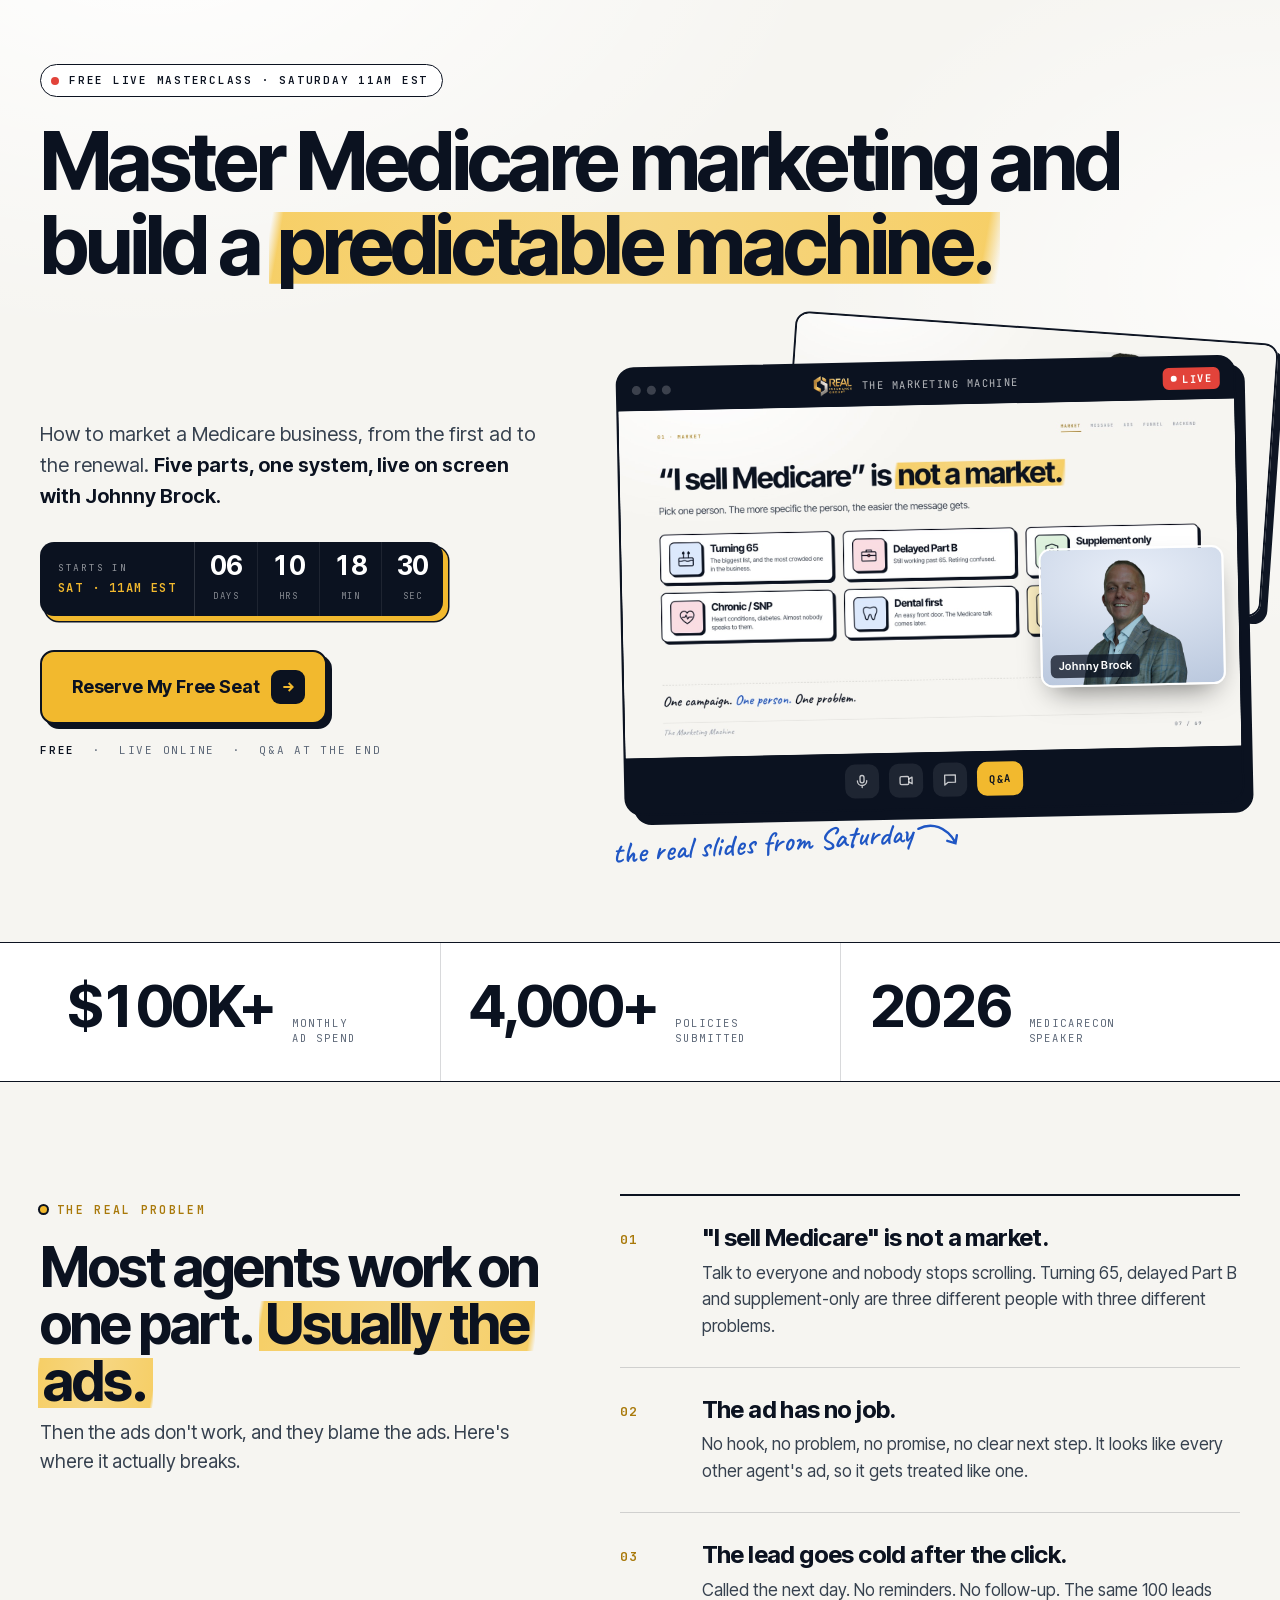
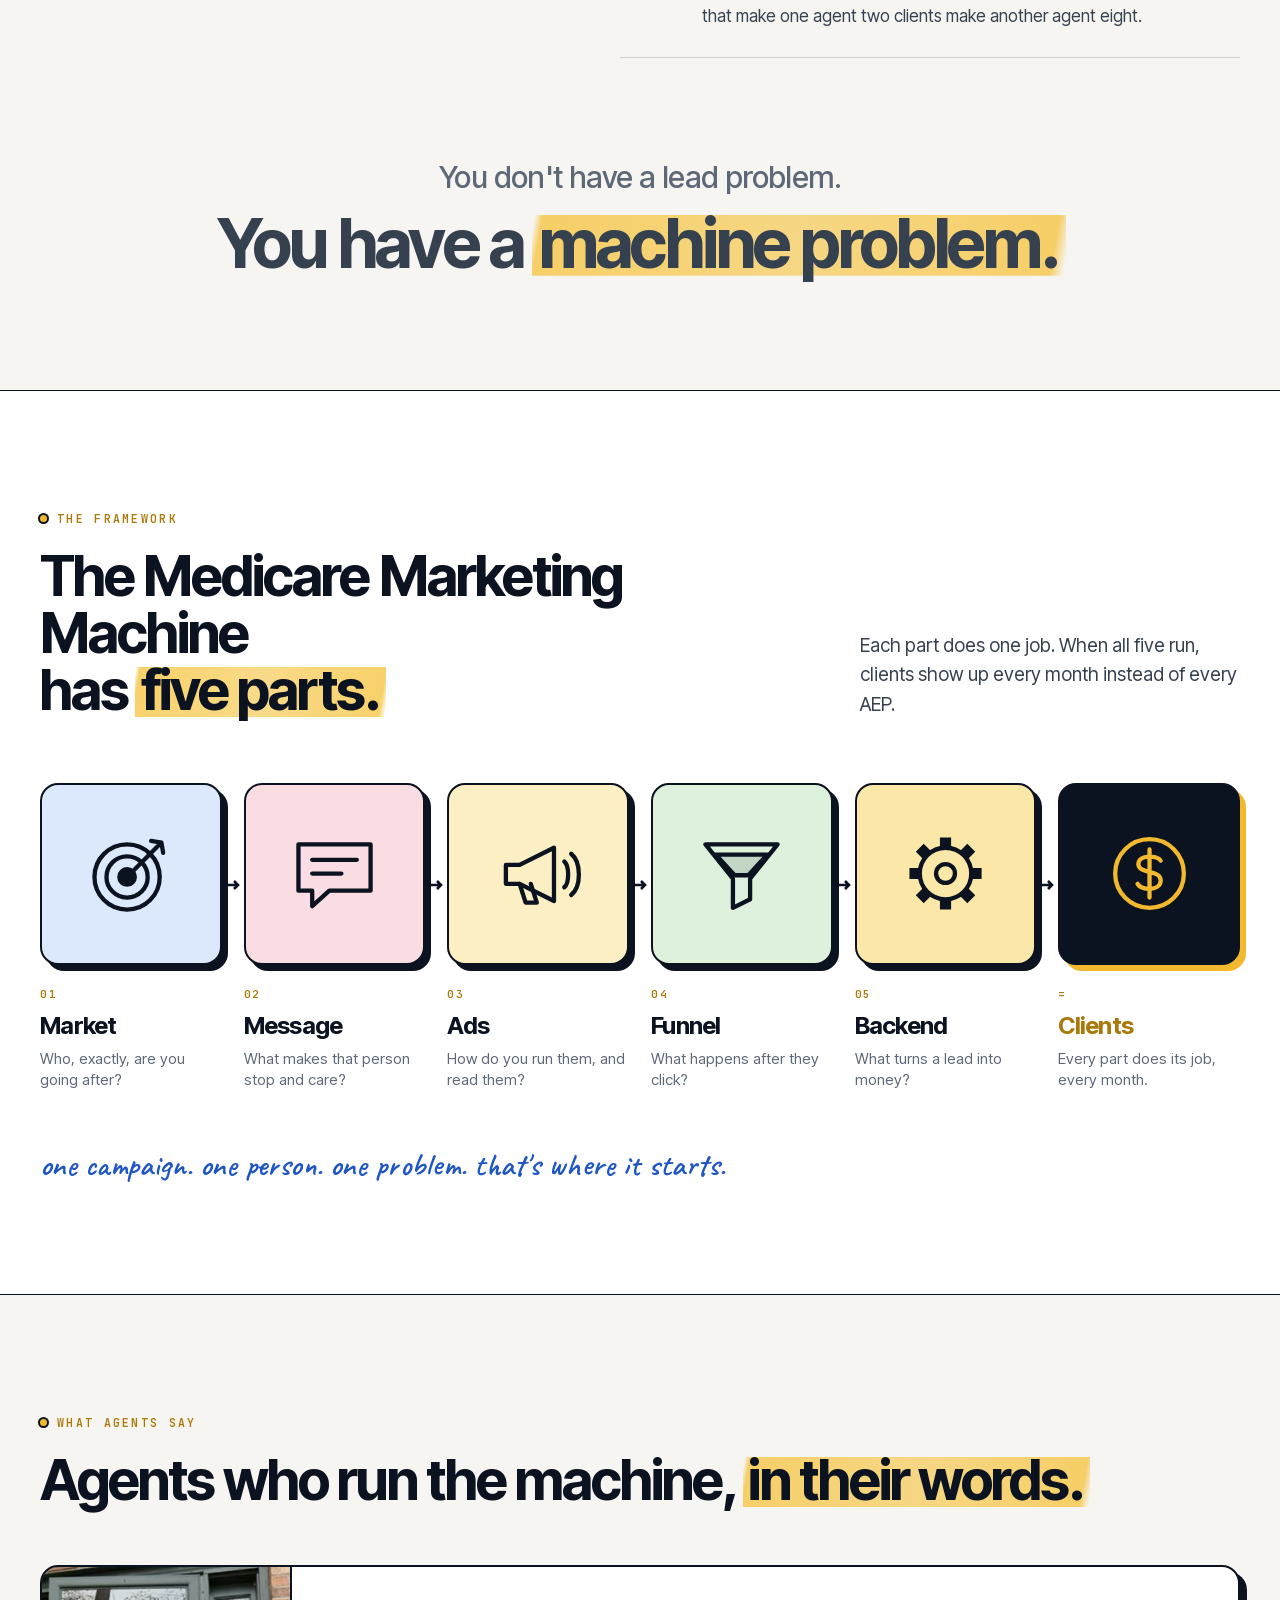
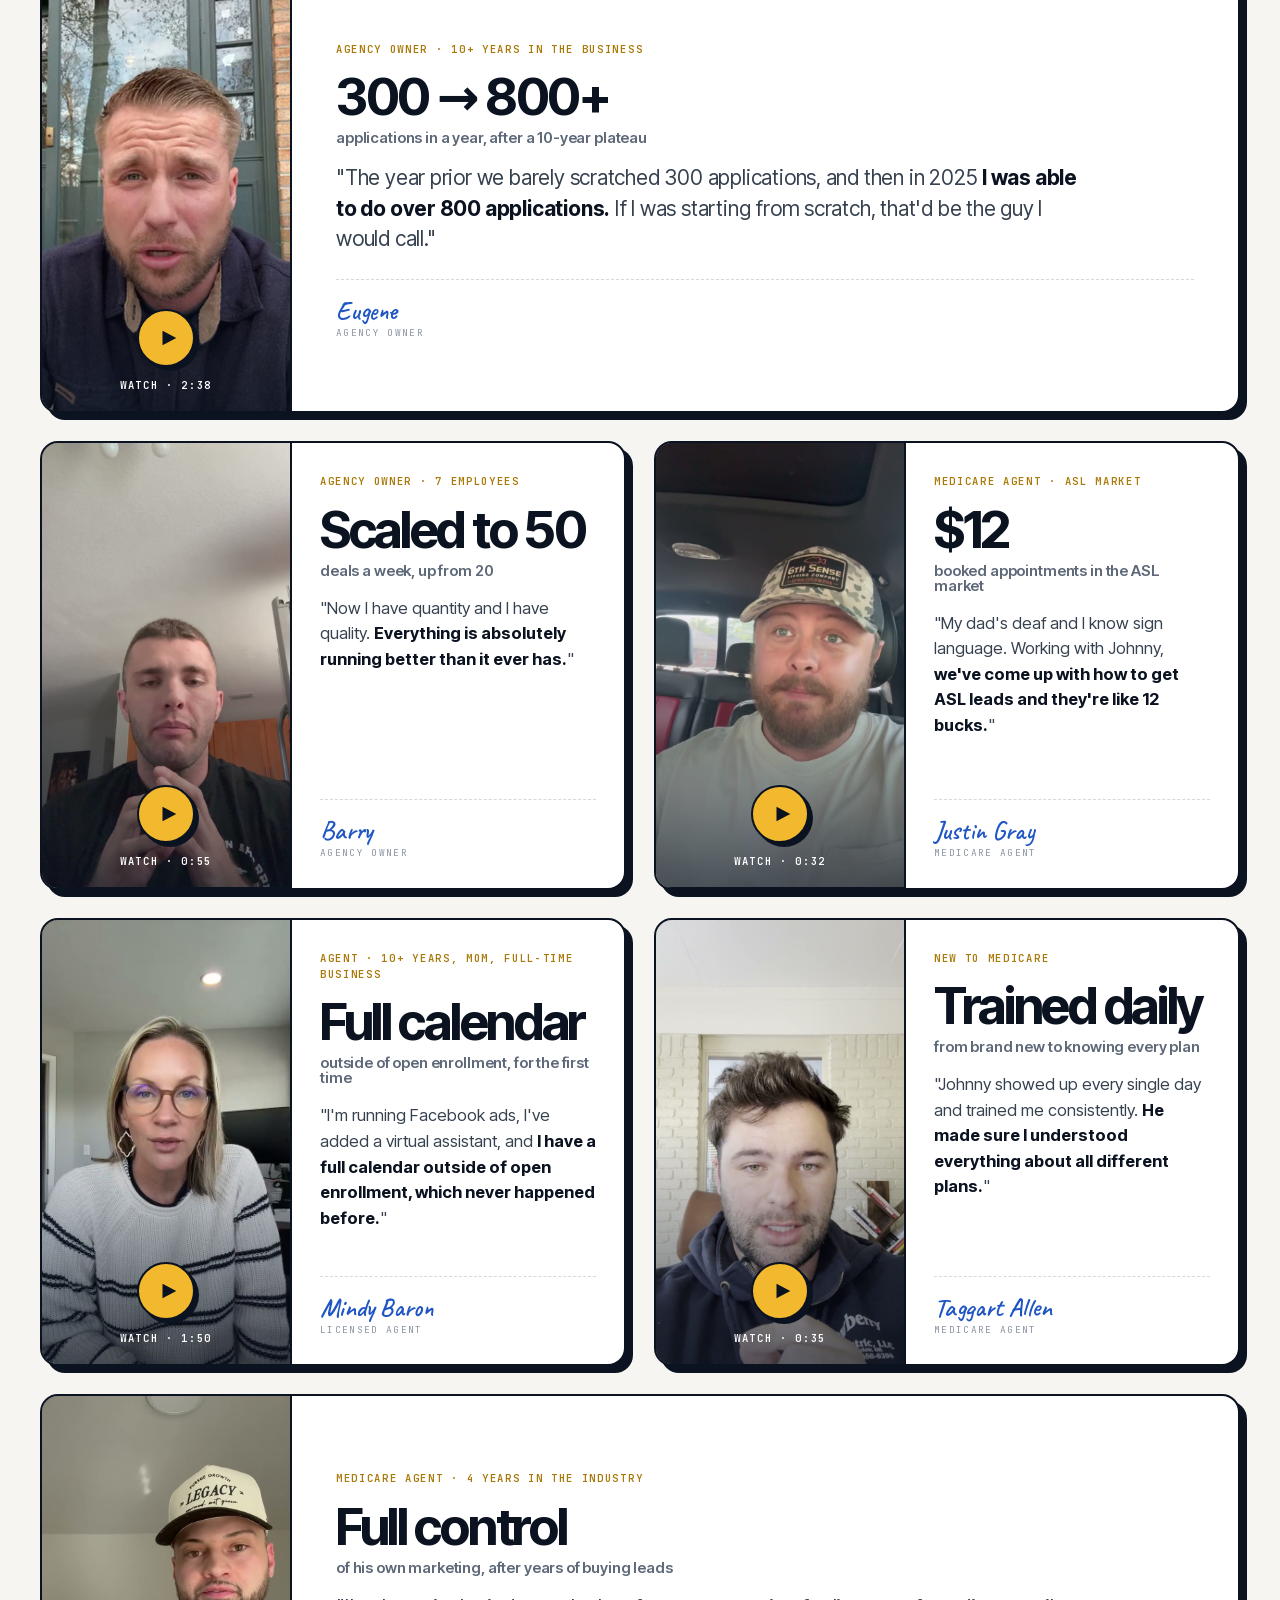
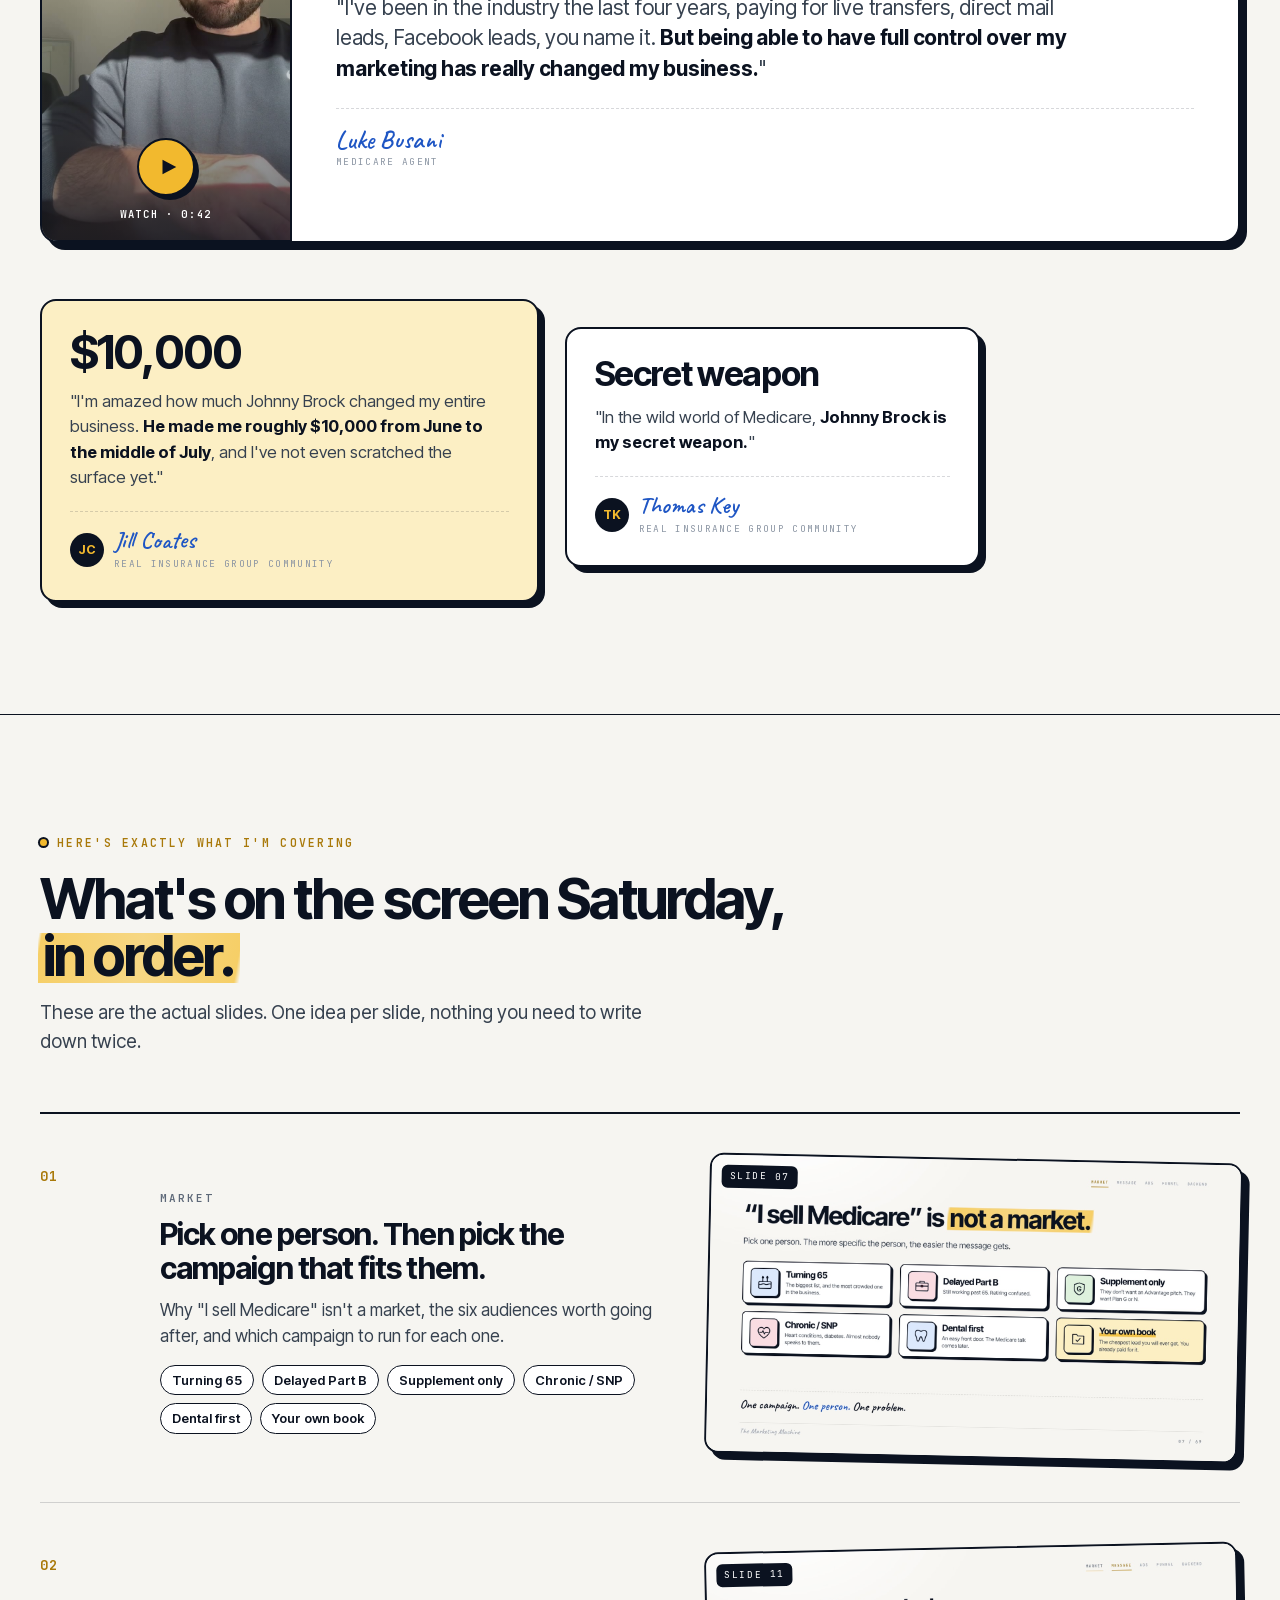
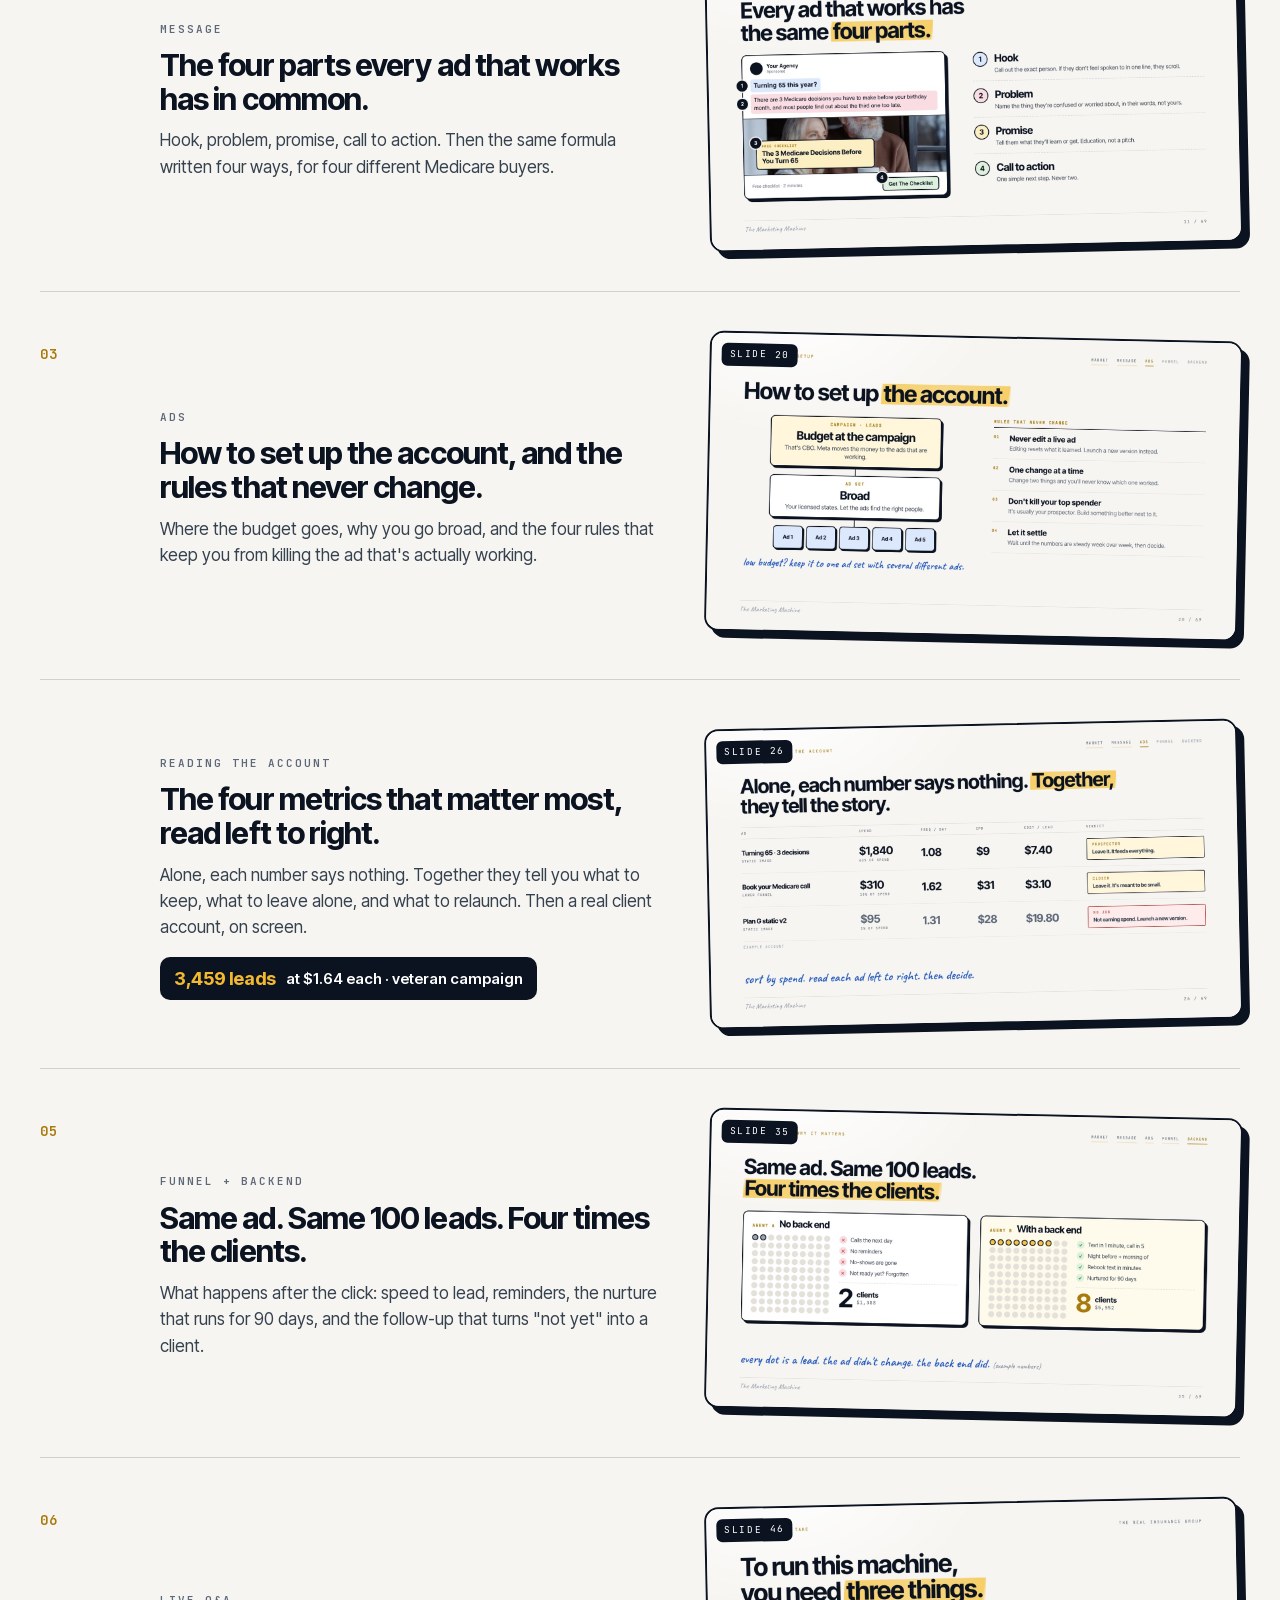
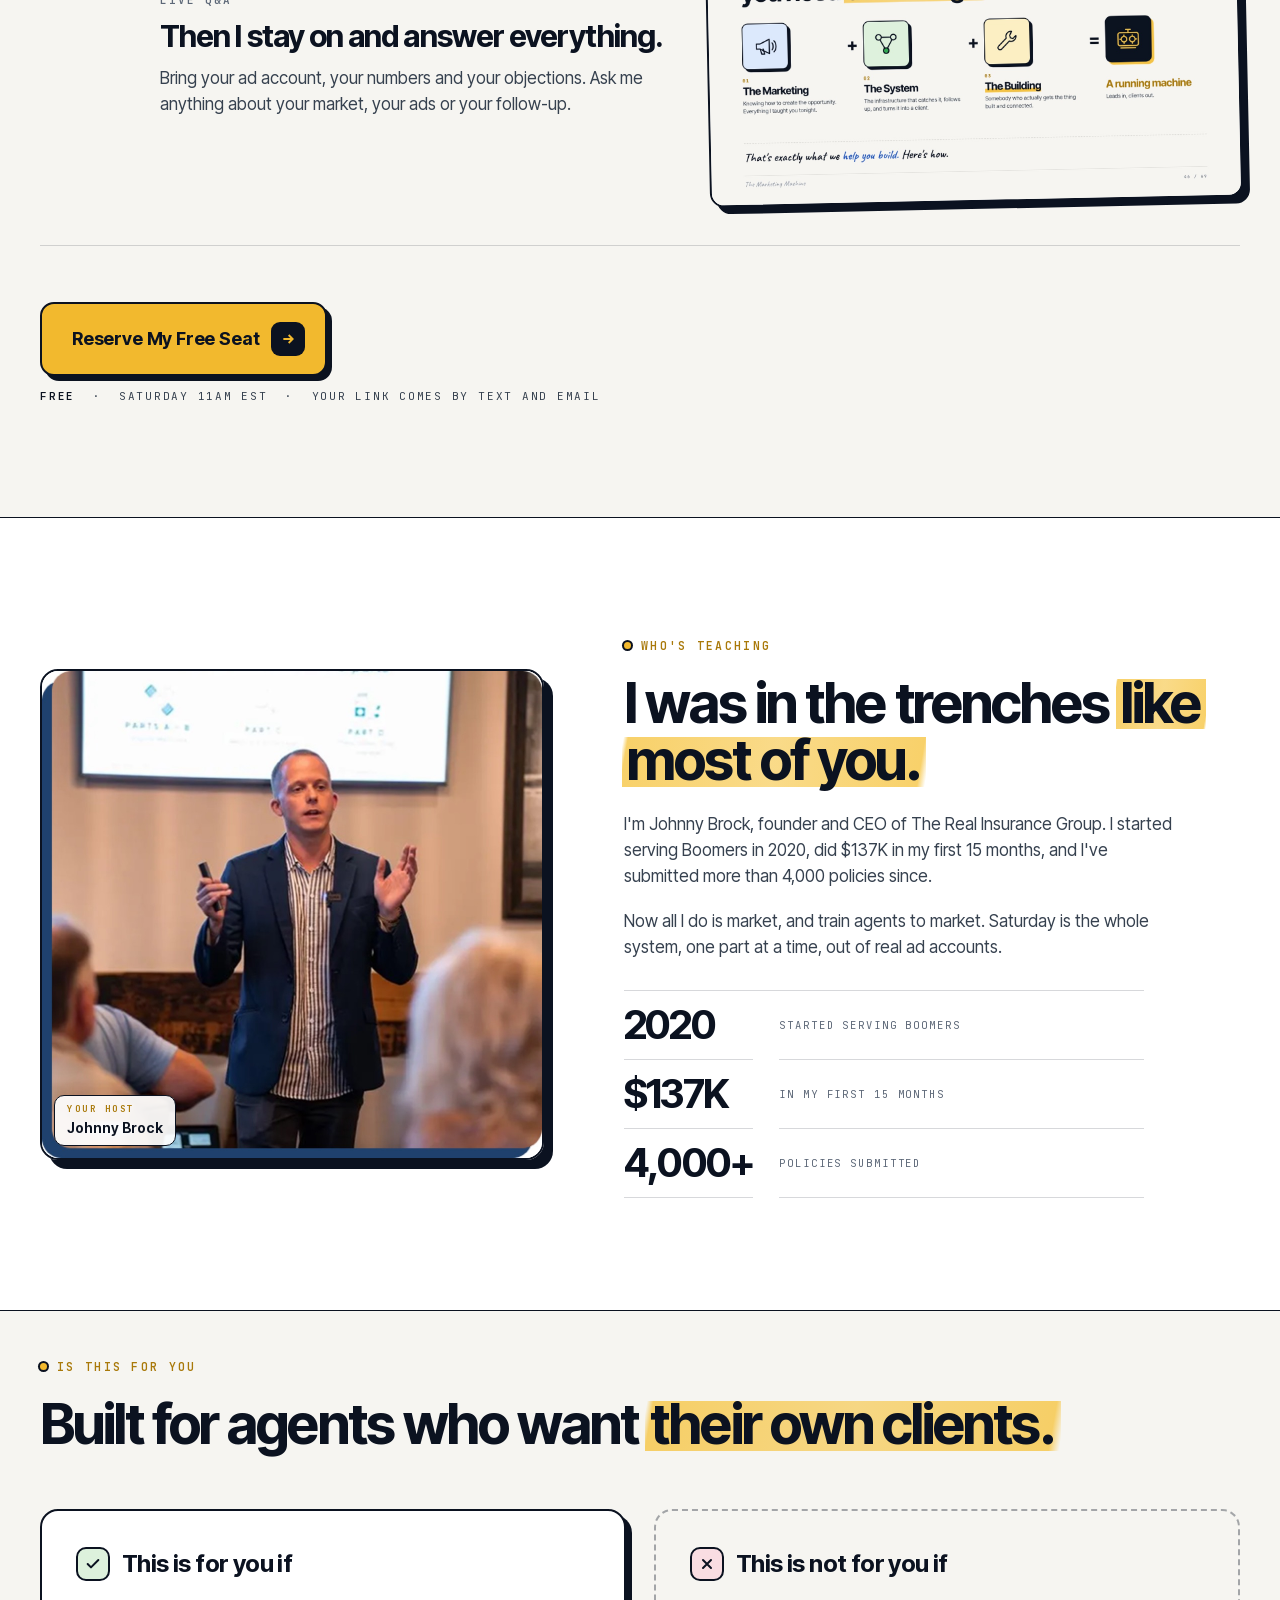
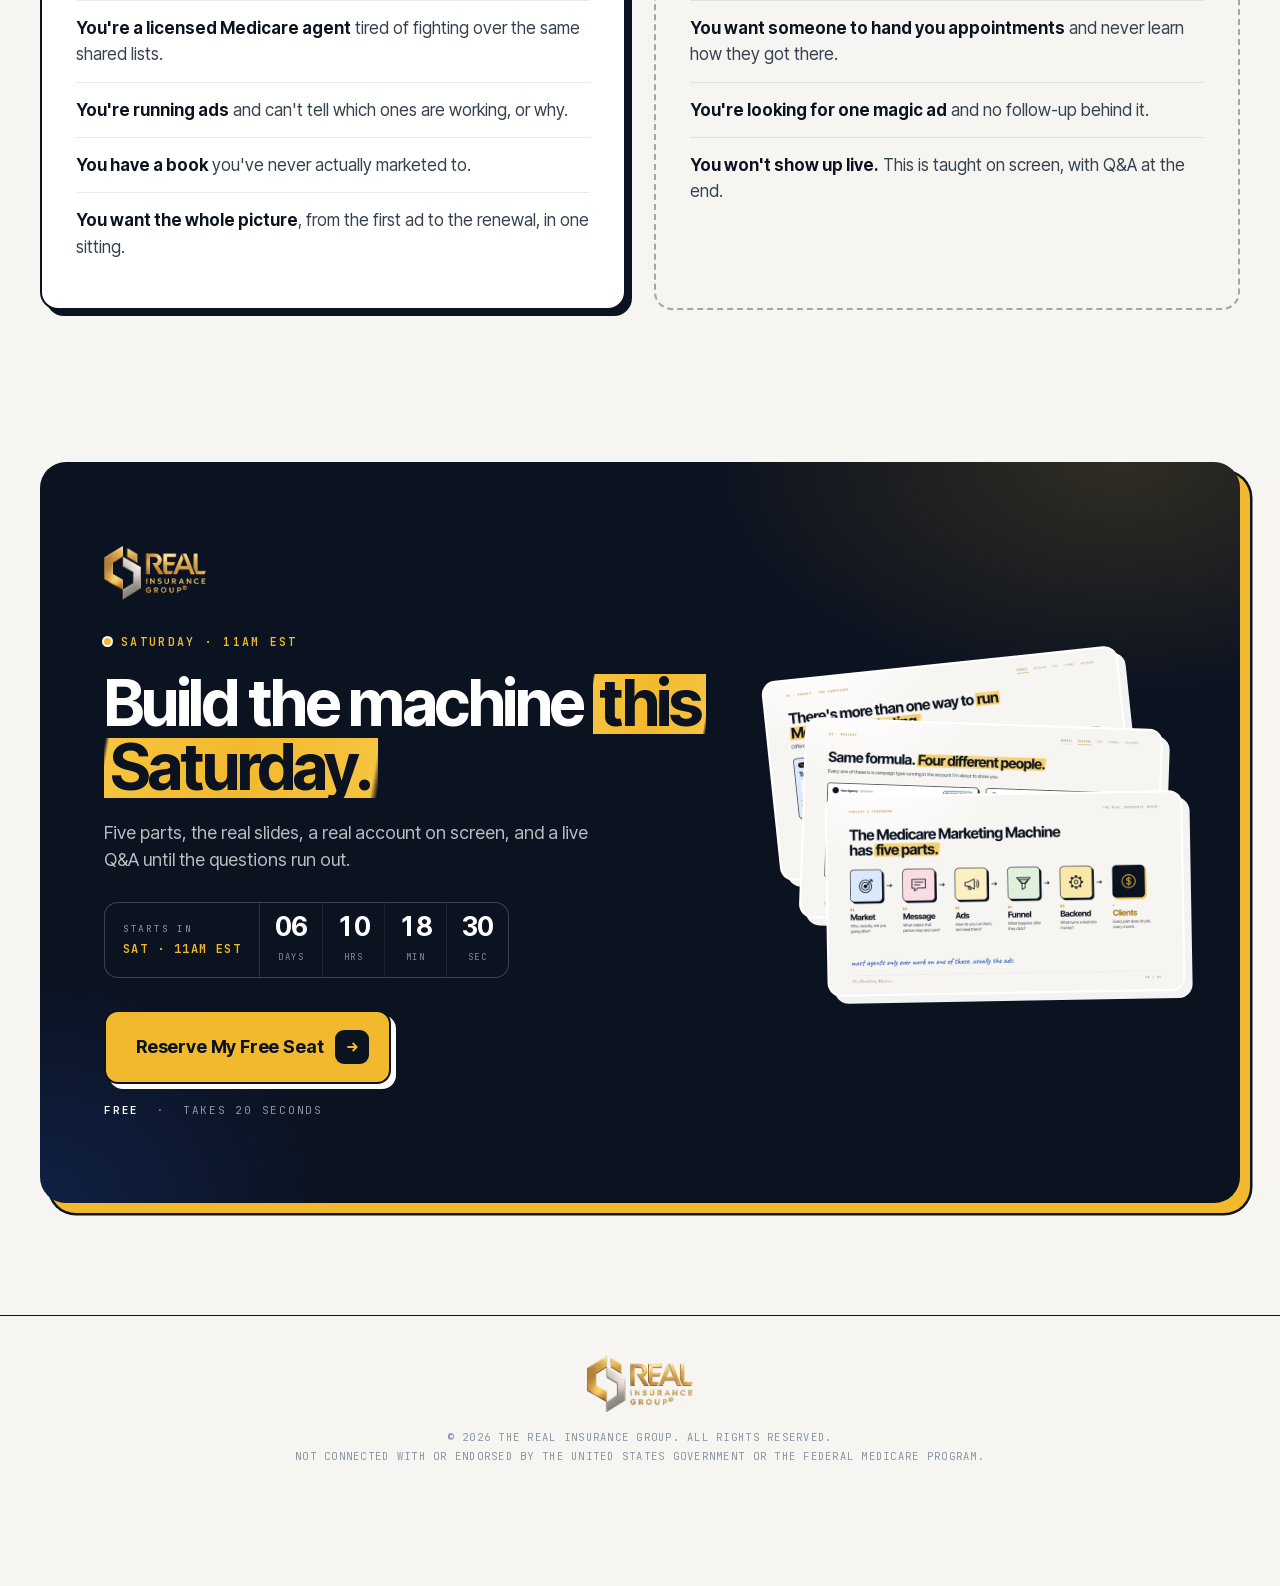
==== commit f7b35288: "Add Eugene, Mindy Baron, Taggart Allen video testimonials; swipe carousel on mobile Co-Authored-By: " ====
--- a/index.html
+++ b/index.html
@@ -213,7 +213,7 @@
 .facts small{font-family:var(--mono);font-size:10.5px;letter-spacing:.18em;text-transform:uppercase;color:var(--t3);border-bottom:1.5px solid var(--line);display:flex;align-items:center}
 
 /* proof quotes */
-.qs{display:grid;grid-template-columns:1.25fr 1fr 1fr;gap:26px;margin-top:56px;align-items:start}
+.qs{display:grid;grid-template-columns:1.2fr 1fr;max-width:940px;gap:26px;margin-top:56px;align-items:start}
 .q{background:#fff;border:2.5px solid var(--ink);border-radius:16px;box-shadow:6px 6px 0 var(--ink);padding:28px}
 .q:nth-child(2){transform:translateY(28px)}
 .q .big{font-size:34px;font-weight:700;letter-spacing:-.04em;line-height:1}
@@ -255,7 +255,16 @@
 .vc.wide .vt .who{margin-top:24px}
 .vids+.qs{margin-top:40px}
 @media (max-width:1080px){.vids{grid-template-columns:1fr;max-width:680px}}
-@media (max-width:720px){.vc,.vc.wide{grid-template-columns:1fr}.vc.wide .vt{padding:24px 22px}.vc.wide .vt blockquote{font-size:17px}.vp{border-right:0;border-bottom:2.5px solid var(--ink);aspect-ratio:4/5}.vp.on{aspect-ratio:9/16}.vt{padding:24px 22px}}
+.swipe{display:none}
+@media (max-width:720px){
+  .vids{display:flex;overflow-x:auto;scroll-snap-type:x mandatory;gap:16px;margin:40px -16px 0;padding:4px 16px 22px;scrollbar-width:none;-webkit-overflow-scrolling:touch;max-width:none}
+  .vids::-webkit-scrollbar{display:none}
+  .vids .vc,.vids .vc.wide{flex:0 0 86%;min-width:0;scroll-snap-align:center;box-shadow:5px 5px 0 var(--ink);grid-template-columns:minmax(0,1fr)}
+  .vids .vt{min-width:0}
+  .vids .rv{opacity:1;transform:none;filter:none}
+  .swipe{display:block;font-size:24px;margin-top:2px;text-align:right}
+}
+@media (max-width:720px){.vc,.vc.wide{grid-template-columns:1fr}.vc.wide .vt{padding:24px 22px}.vc.wide .vt blockquote{font-size:16.5px}.vp{border-right:0;border-bottom:2.5px solid var(--ink);aspect-ratio:4/5}.vp.on{aspect-ratio:9/16}.vt{padding:24px 22px}}
 
 /* fit */
 .fit .cols{display:grid;grid-template-columns:1fr 1fr;gap:28px;margin-top:56px}
@@ -532,6 +541,16 @@
     <span class="k rv">What agents say</span>
     <h2 class="h2 rv d1">Agents who run the machine, <em class="mk">in their words.</em></h2>
     <div class="vids">
+      <figure class="vc wide rv">
+        <div class="vp"><video src="assets/video/eugene.mp4" poster="assets/video/eugene.jpg" preload="none" playsinline controlslist="nodownload"><track kind="captions" src="assets/video/eugene.vtt" srclang="en" label="English" default></video>
+          <button class="play" aria-label="Play Eugene's video testimonial"><i><svg viewBox="0 0 24 24"><path d="M6 4l15 8-15 8z"/></svg></i><span>Watch &middot; 2:38</span></button></div>
+        <div class="vt">
+          <span class="tg">Agency owner &middot; 10+ years in the business</span>
+          <p class="st">300 &rarr; 800+<small>applications in a year, after a 10-year plateau</small></p>
+          <blockquote>"The year prior we barely scratched 300 applications, and then in 2025 <b>I was able to do over 800 applications.</b> If I was starting from scratch, that'd be the guy I would call."</blockquote>
+          <figcaption class="who">Eugene<small>Agency owner</small></figcaption>
+        </div>
+      </figure>
       <figure class="vc rv">
         <div class="vp"><video src="assets/video/barry.mp4" poster="assets/video/barry.jpg" preload="none" playsinline controlslist="nodownload"><track kind="captions" src="assets/video/barry.vtt" srclang="en" label="English" default></video>
           <button class="play" aria-label="Play Barry's video testimonial"><i><svg viewBox="0 0 24 24"><path d="M6 4l15 8-15 8z"/></svg></i><span>Watch &middot; 0:55</span></button></div>
@@ -552,6 +571,26 @@
           <figcaption class="who">Justin Gray<small>Medicare agent</small></figcaption>
         </div>
       </figure>
+      <figure class="vc rv">
+        <div class="vp"><video src="assets/video/mindy.mp4" poster="assets/video/mindy.jpg" preload="none" playsinline controlslist="nodownload"><track kind="captions" src="assets/video/mindy.vtt" srclang="en" label="English" default></video>
+          <button class="play" aria-label="Play Mindy Baron's video testimonial"><i><svg viewBox="0 0 24 24"><path d="M6 4l15 8-15 8z"/></svg></i><span>Watch &middot; 1:50</span></button></div>
+        <div class="vt">
+          <span class="tg">Agent &middot; 10+ years, mom, full-time business</span>
+          <p class="st">Full calendar<small>outside of open enrollment, for the first time</small></p>
+          <blockquote>"I'm running Facebook ads, I've added a virtual assistant, and <b>I have a full calendar outside of open enrollment, which never happened before.</b>"</blockquote>
+          <figcaption class="who">Mindy Baron<small>Licensed agent</small></figcaption>
+        </div>
+      </figure>
+      <figure class="vc rv d1">
+        <div class="vp"><video src="assets/video/taggart.mp4" poster="assets/video/taggart.jpg" preload="none" playsinline controlslist="nodownload"><track kind="captions" src="assets/video/taggart.vtt" srclang="en" label="English" default></video>
+          <button class="play" aria-label="Play Taggart Allen's video testimonial"><i><svg viewBox="0 0 24 24"><path d="M6 4l15 8-15 8z"/></svg></i><span>Watch &middot; 0:35</span></button></div>
+        <div class="vt">
+          <span class="tg">New to Medicare</span>
+          <p class="st">Trained daily<small>from brand new to knowing every plan</small></p>
+          <blockquote>"Johnny showed up every single day and trained me consistently. <b>He made sure I understood everything about all different plans.</b>"</blockquote>
+          <figcaption class="who">Taggart Allen<small>Medicare agent</small></figcaption>
+        </div>
+      </figure>
       <figure class="vc wide rv">
         <div class="vp"><video src="assets/video/luke.mp4" poster="assets/video/luke.jpg" preload="none" playsinline controlslist="nodownload"><track kind="captions" src="assets/video/luke.vtt" srclang="en" label="English" default></video>
           <button class="play" aria-label="Play Luke Busani's video testimonial"><i><svg viewBox="0 0 24 24"><path d="M6 4l15 8-15 8z"/></svg></i><span>Watch &middot; 0:42</span></button></div>
@@ -563,10 +602,10 @@
         </div>
       </figure>
     </div>
+    <p class="swipe hand">swipe for all 6 stories &rarr;</p>
     <div class="qs">
       <figure class="q rv"><p class="big">$10,000</p><blockquote>"I'm amazed how much Johnny Brock changed my entire business. <b>He made me roughly $10,000 from June to the middle of July</b>, and I've not even scratched the surface yet."</blockquote><figcaption class="who"><i>JC</i><div><span>Jill Coates</span><small>Real Insurance Group community</small></div></figcaption></figure>
-      <figure class="q rv d1"><p class="big">Full calendar</p><blockquote>"I started running Facebook ads, hired a virtual assistant, and <b>now have a full calendar year-round.</b>"</blockquote><figcaption class="who"><i>MB</i><div><span>Mindy Baron</span><small>Real Insurance Group community</small></div></figcaption></figure>
-      <figure class="q rv d2"><p class="big">Secret weapon</p><blockquote>"In the wild world of Medicare, <b>Johnny Brock is my secret weapon.</b>"</blockquote><figcaption class="who"><i>TK</i><div><span>Thomas Key</span><small>Real Insurance Group community</small></div></figcaption></figure>
+      <figure class="q rv d1"><p class="big">Secret weapon</p><blockquote>"In the wild world of Medicare, <b>Johnny Brock is my secret weapon.</b>"</blockquote><figcaption class="who"><i>TK</i><div><span>Thomas Key</span><small>Real Insurance Group community</small></div></figcaption></figure>
     </div>
   </div>
 </section>
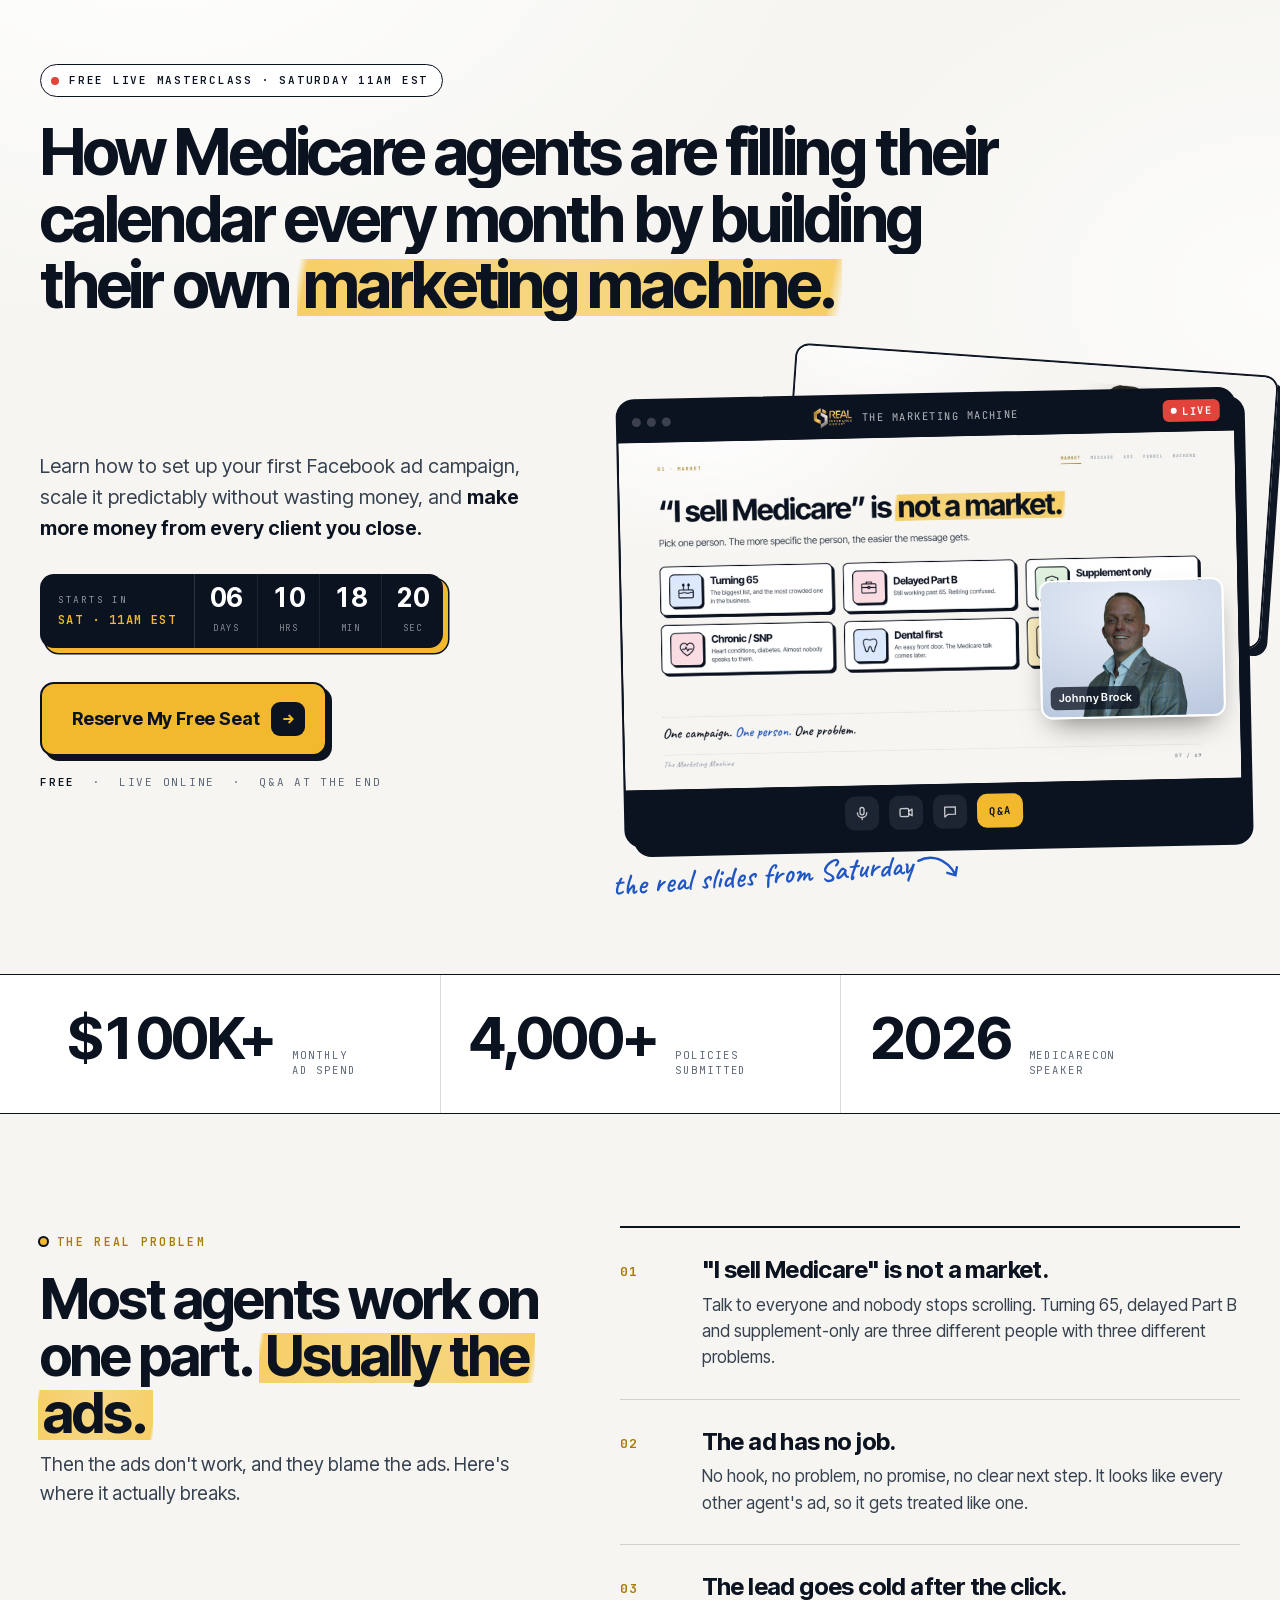
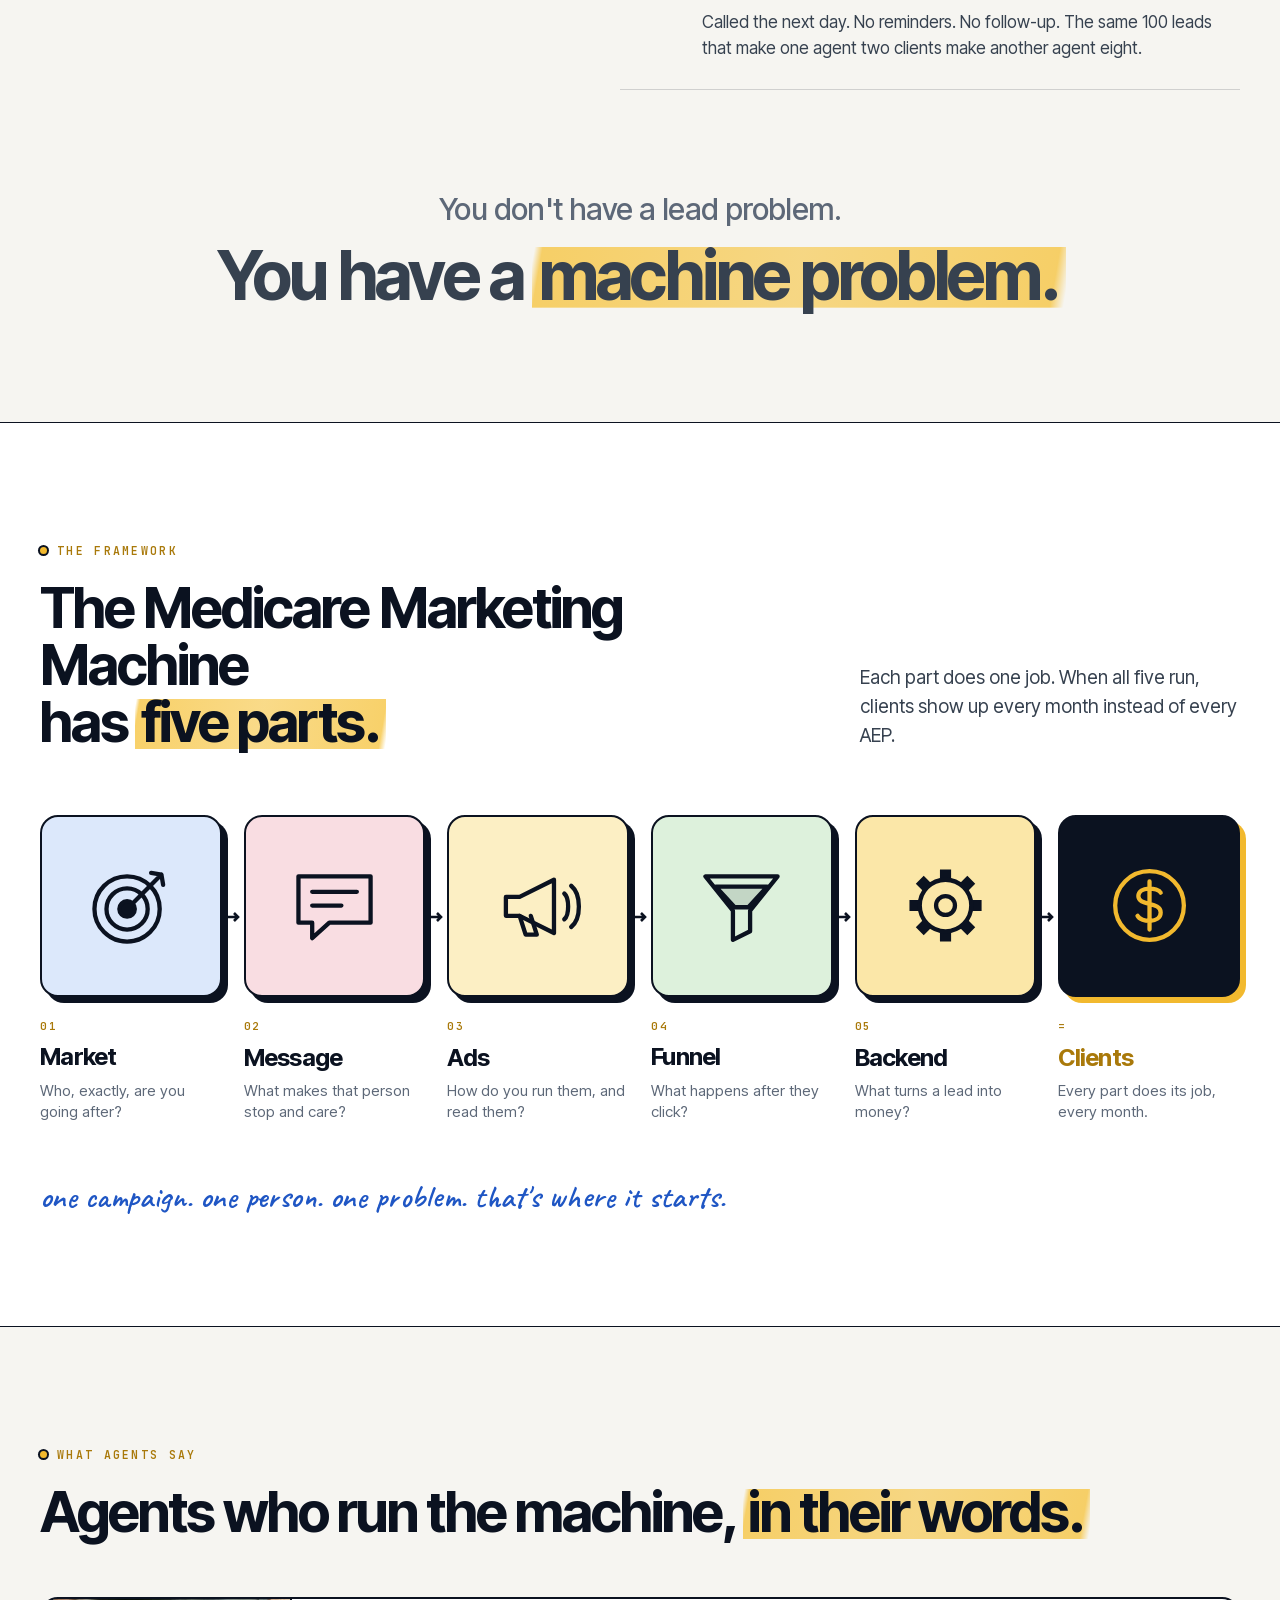
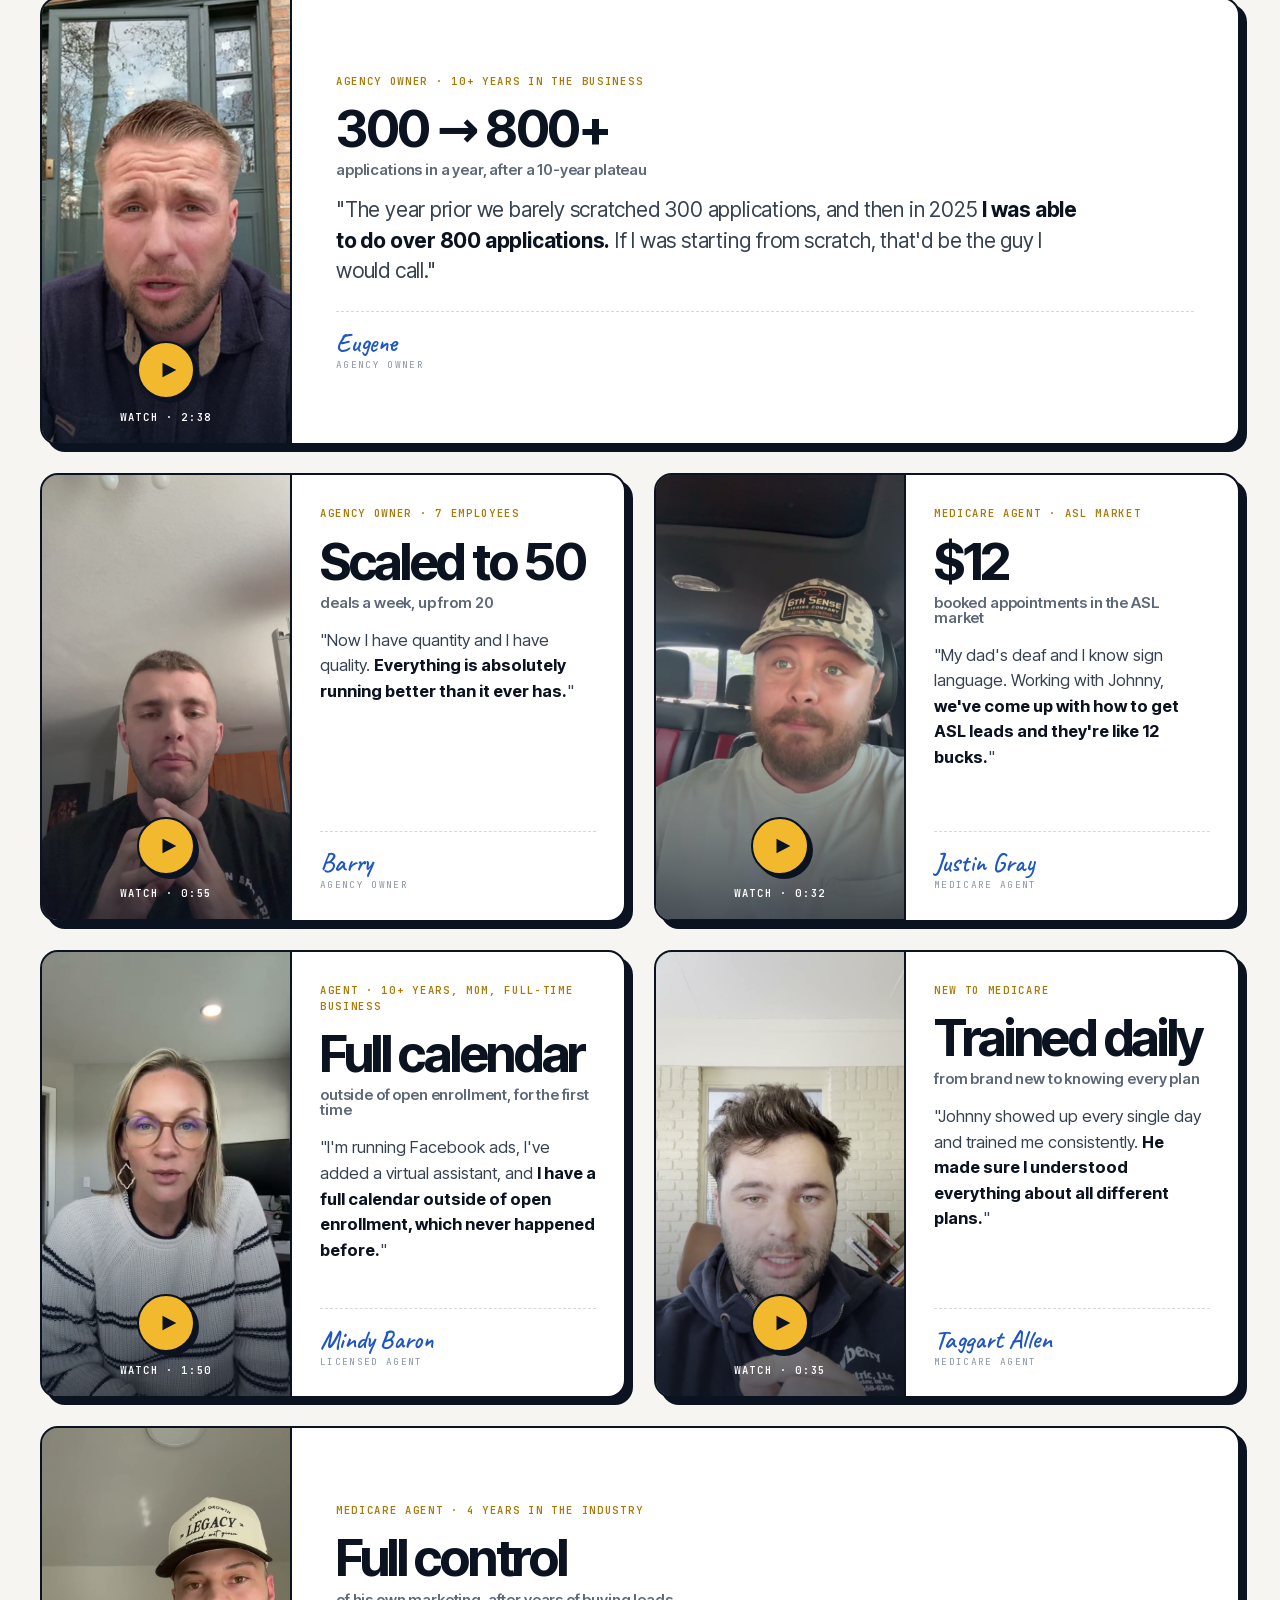
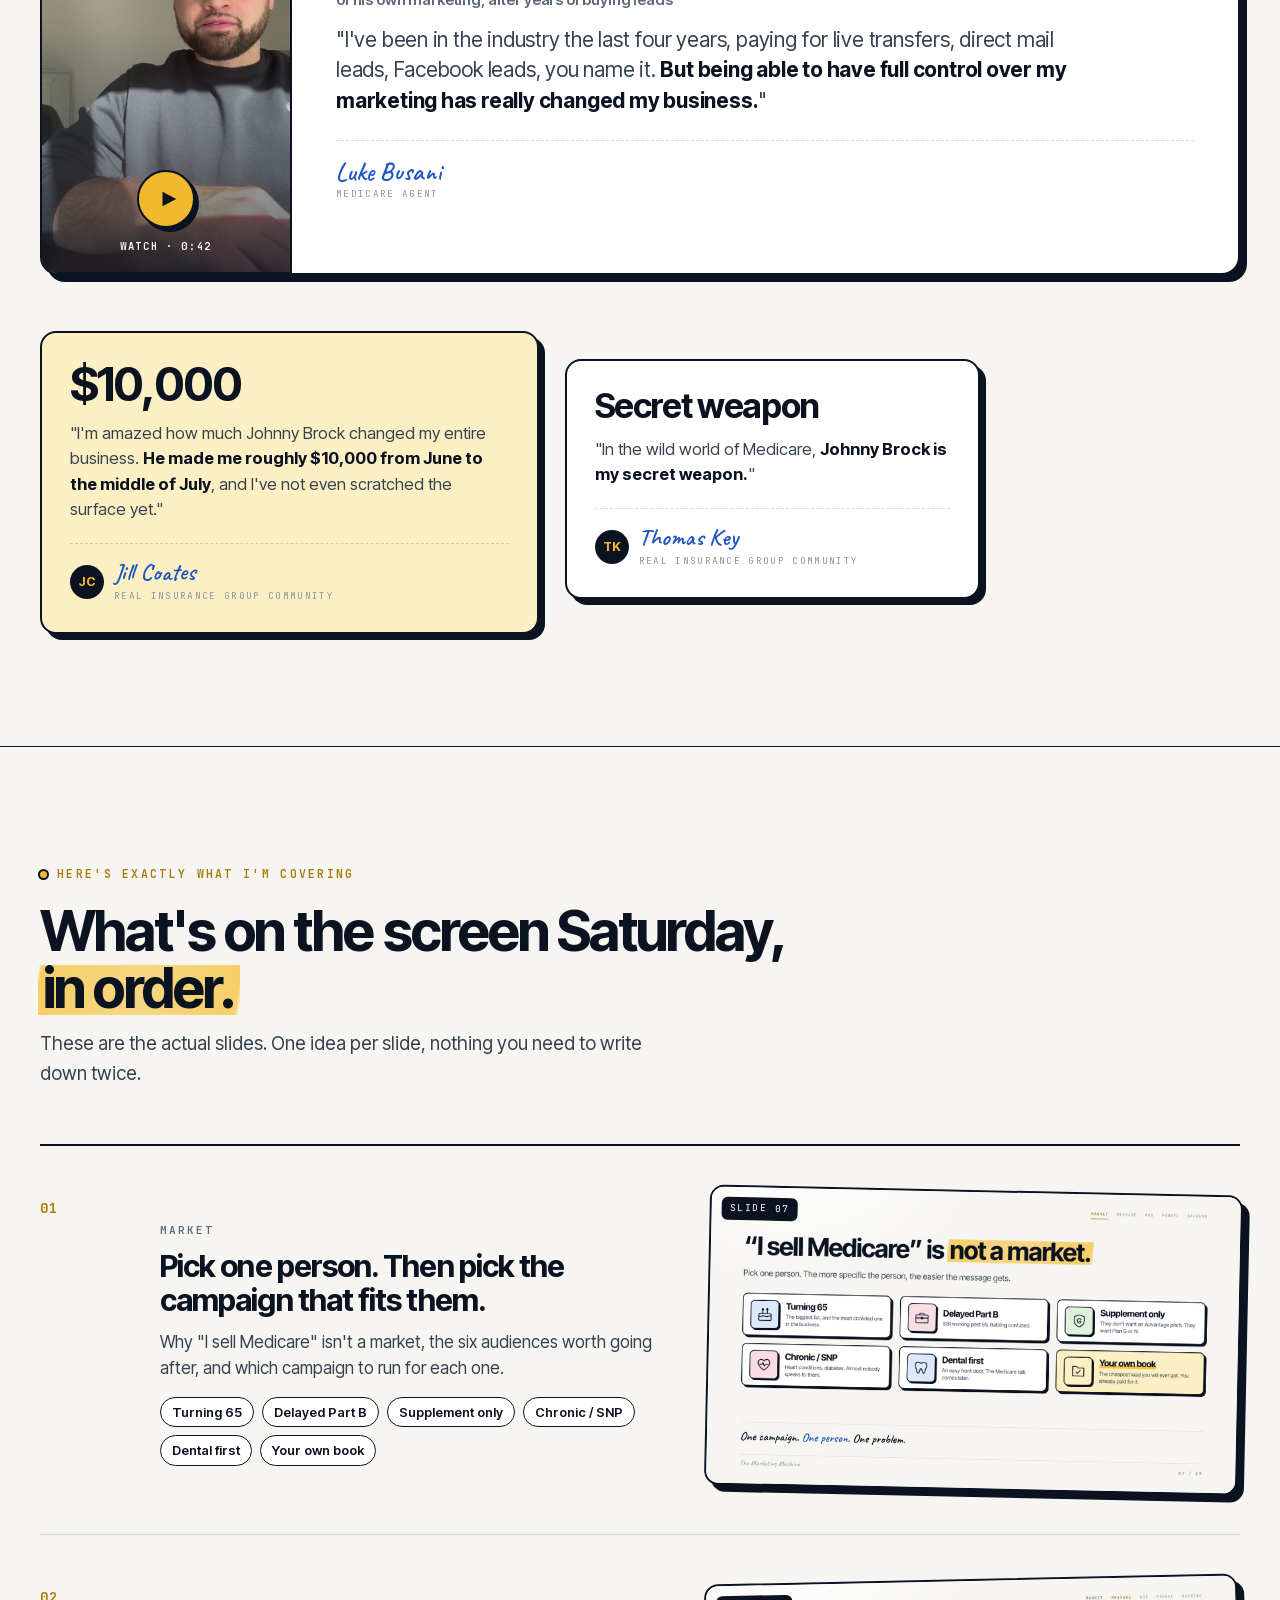
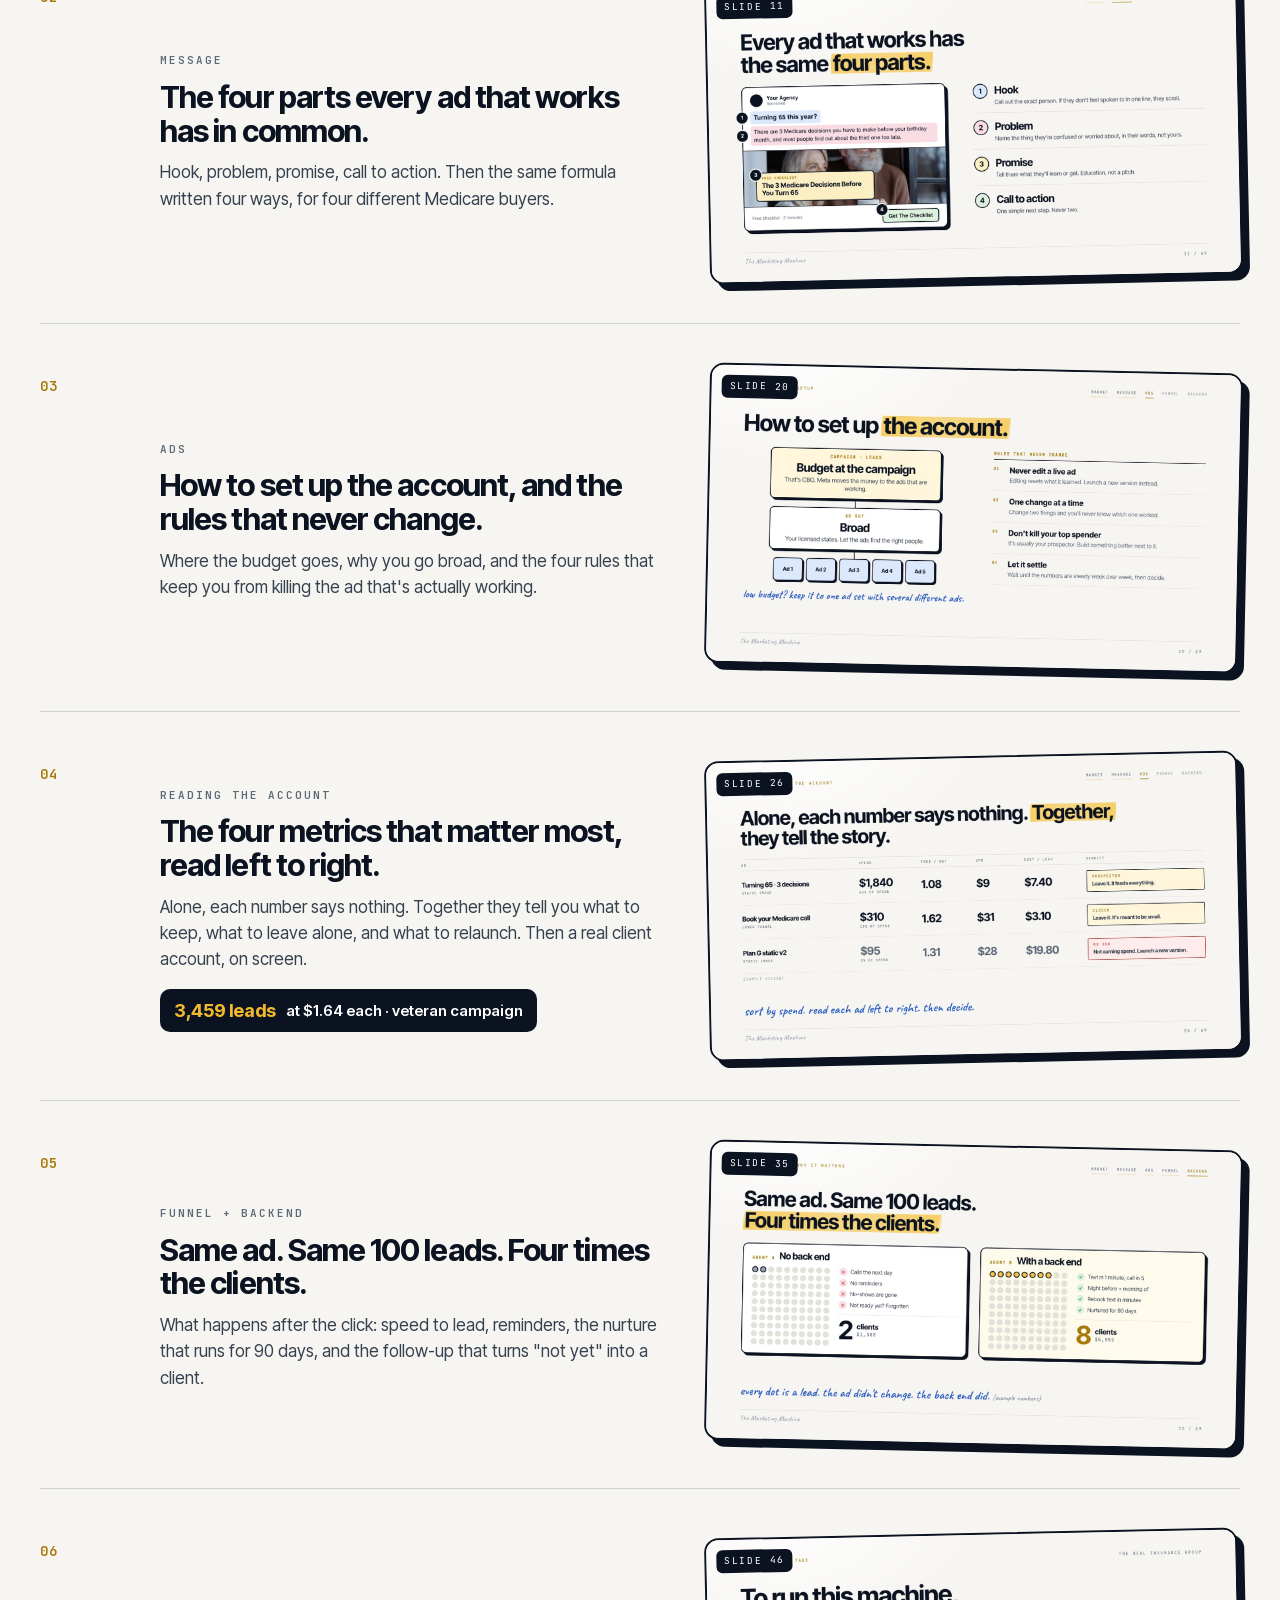
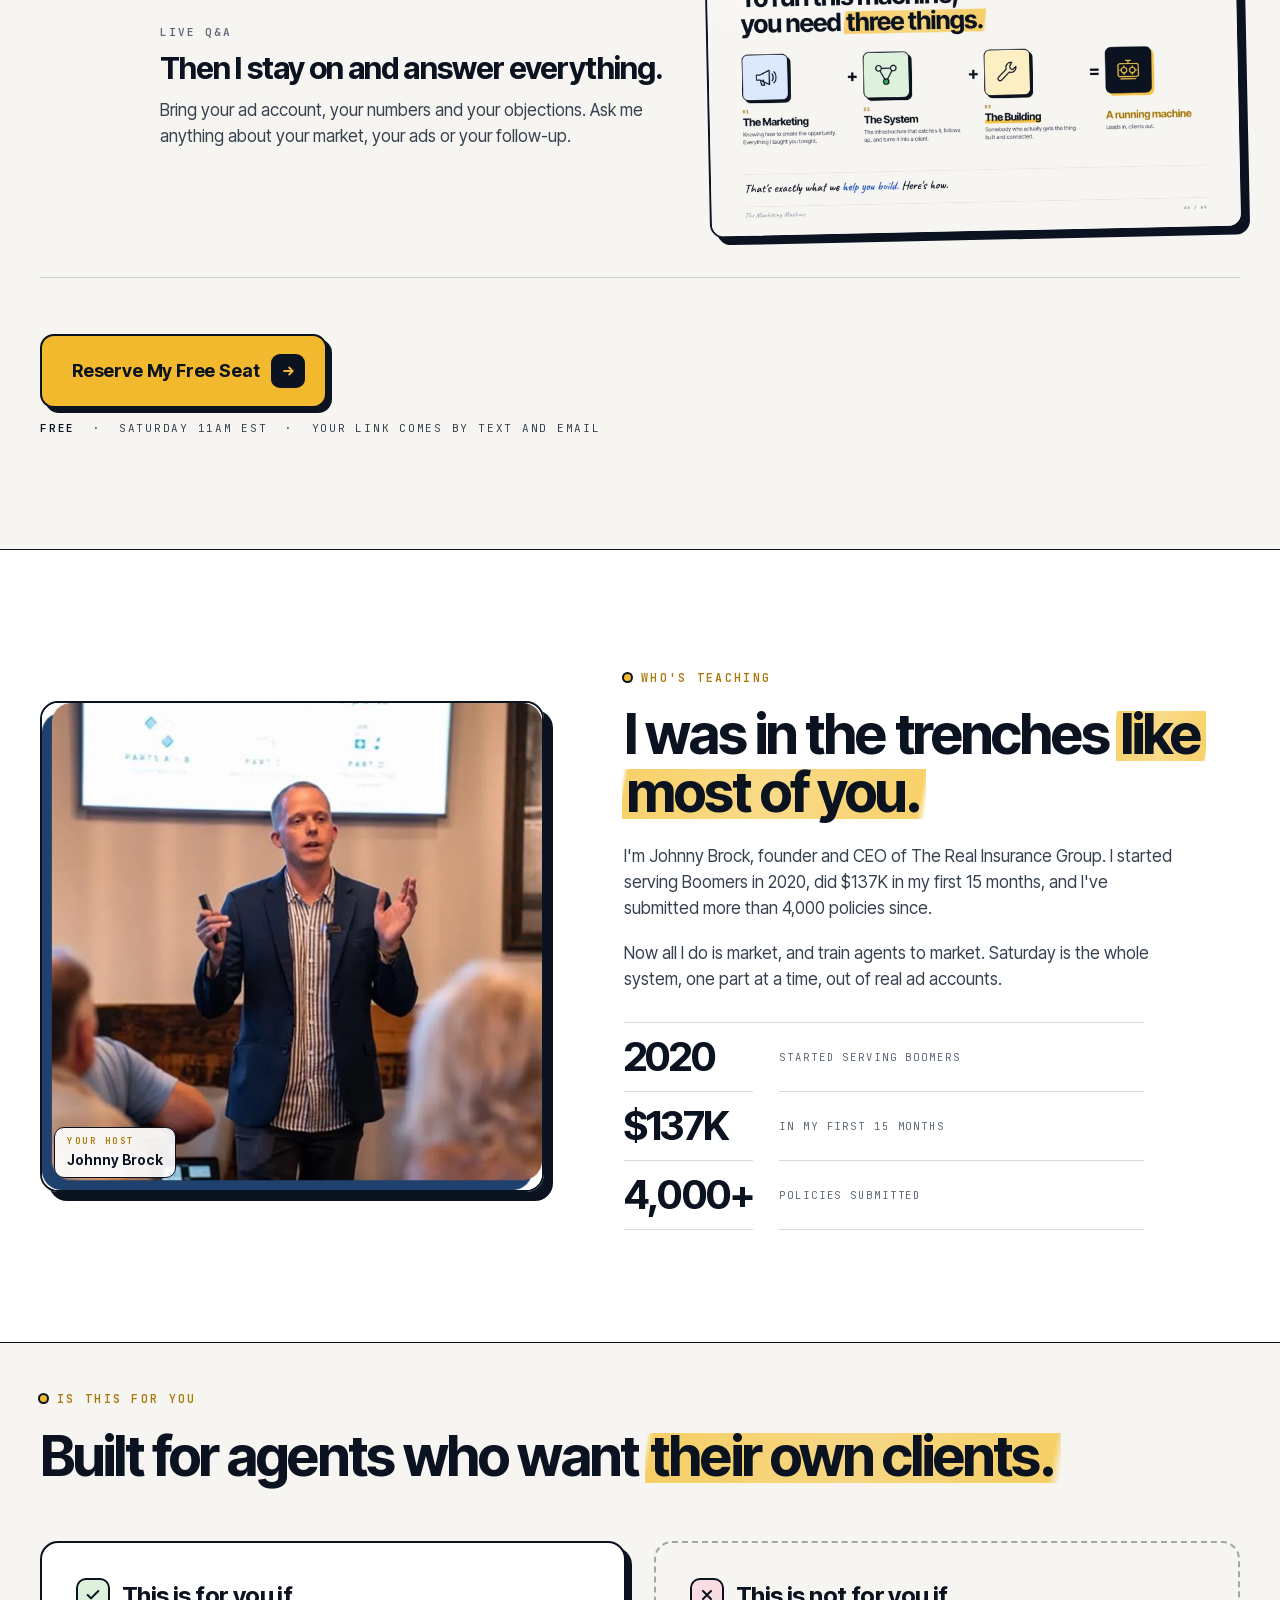
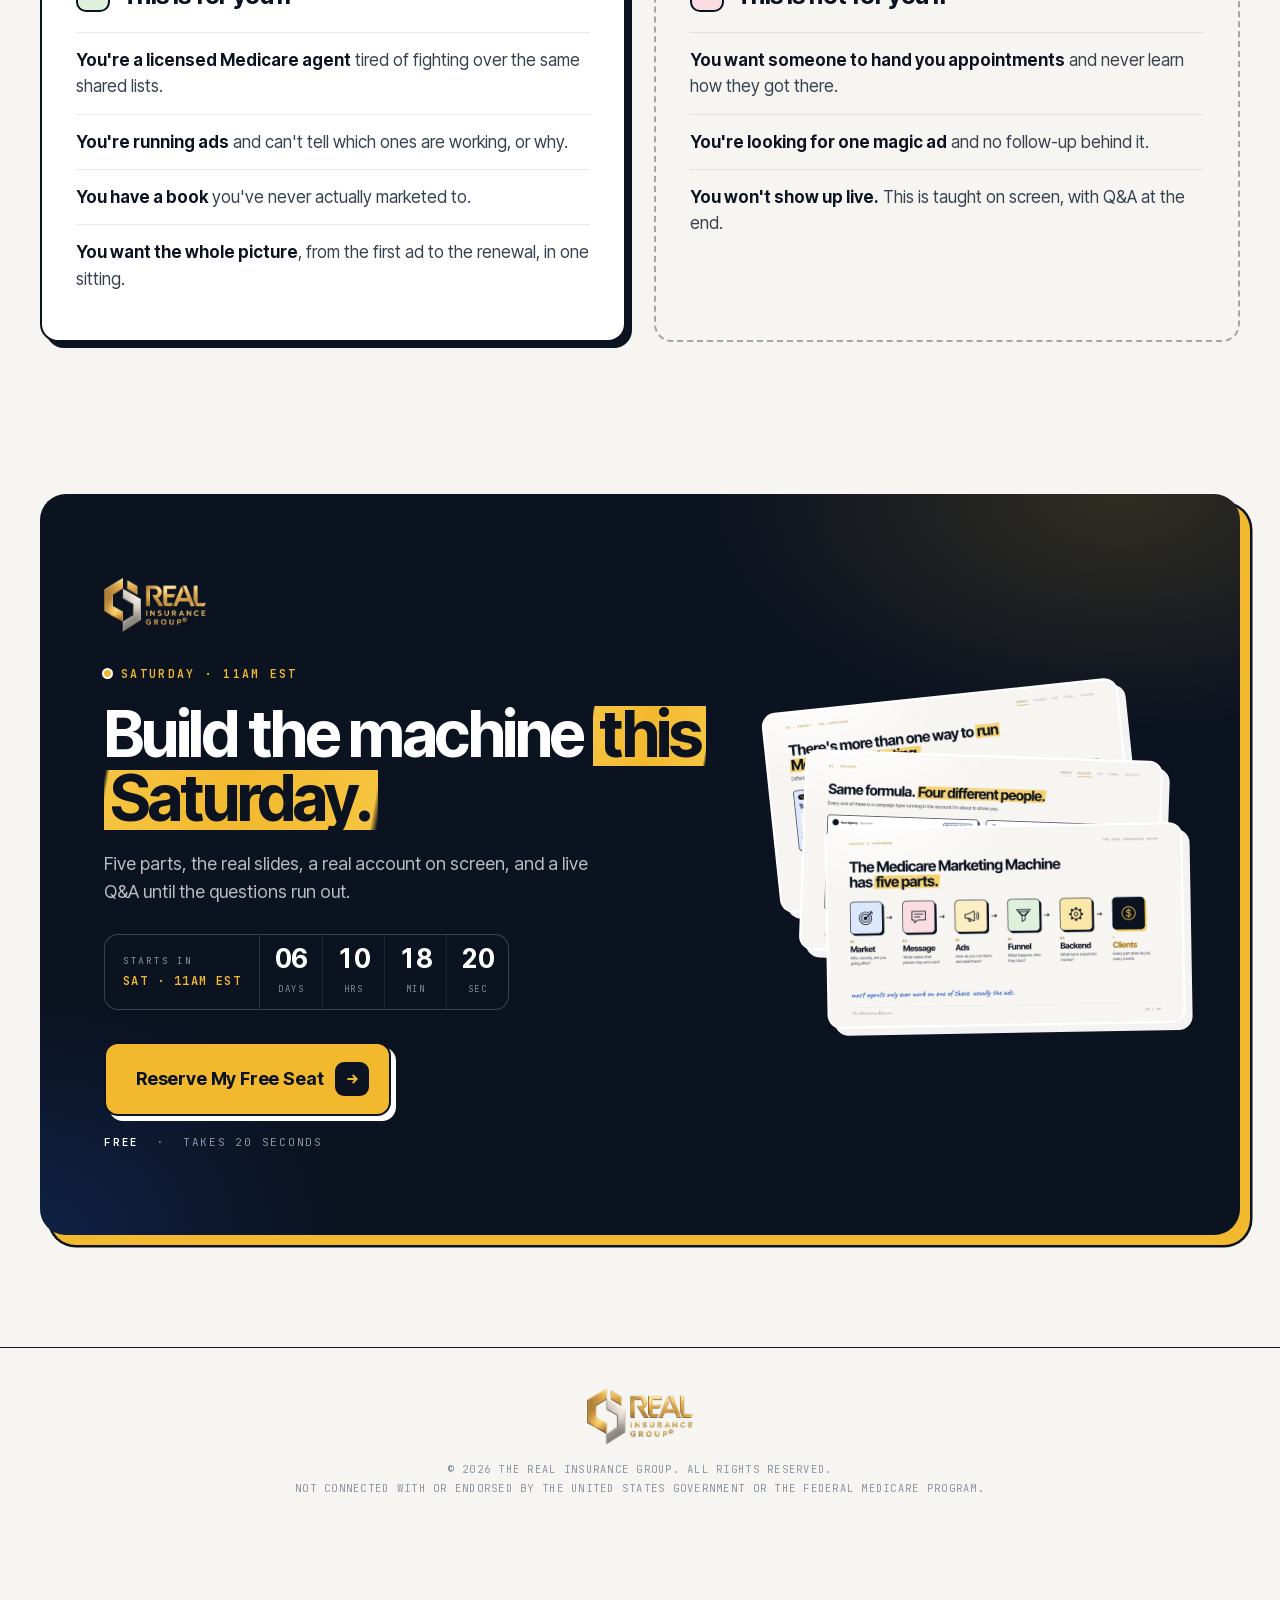
==== commit de077a65: "New hero headline and subhead for the opting-page ad traffic Co-Authored-By: Claude Opus 5.5 <norepl" ====
--- a/index.html
+++ b/index.html
@@ -4,7 +4,7 @@
 <meta charset="utf-8">
 <meta name="viewport" content="width=device-width,initial-scale=1">
 <title>The Marketing Machine | Free Live Masterclass, Saturday 11AM EST</title>
-<meta name="description" content="A free live masterclass with Johnny Brock: how to market a Medicare business, from the first ad to the renewal. Saturday, 11AM EST.">
+<meta name="description" content="How Medicare agents are filling their calendar every month by building their own marketing machine. Free live masterclass with Johnny Brock, Saturday 11AM EST.">
 <link rel="preload" href="assets/fonts/InterTight.woff2" as="font" type="font/woff2" crossorigin>
 <style>
 @font-face{font-family:'Inter Tight';src:url(assets/fonts/InterTight.woff2) format('woff2');font-weight:100 900;font-display:swap}
@@ -83,7 +83,7 @@
   font-family:var(--mono);font-size:11px;letter-spacing:.16em;text-transform:uppercase;font-weight:600}
 .pill .dot{width:8px;height:8px;border-radius:50%;background:#E2433A;box-shadow:0 0 0 0 rgba(226,67,58,.5);animation:pulse 2s infinite}
 @keyframes pulse{70%{box-shadow:0 0 0 8px rgba(226,67,58,0)}100%{box-shadow:0 0 0 0 rgba(226,67,58,0)}}
-.h1{font-weight:700;font-size:clamp(40px,6.3vw,82px);line-height:.98;letter-spacing:-.045em;margin-top:24px}
+.h1{font-weight:700;font-size:clamp(34px,5vw,66px);line-height:.98;letter-spacing:-.045em;margin-top:24px}
 .h1 .ln{display:block;overflow:hidden;padding-bottom:.06em}
 .h1 .ln>span{display:inline-block;transform:translateY(105%);transition:transform 1.1s var(--ease)}
 .hero.go .h1 .ln>span{transform:none}
@@ -377,6 +377,7 @@
   .nav .btn .bi{width:22px;height:22px}
   .ag .proofline{font-size:14px}
   .hero{padding:36px 0 72px}
+  .h1 .ln{display:inline;overflow:visible;padding:0}.h1 .ln>span{display:inline;transform:none;transition:none}
   .hero .sub{font-size:18px}
   .cd .lab{padding:10px 12px}
   .cd .u{min-width:0;padding:9px 9px;flex:1}
@@ -438,13 +439,14 @@
     <div class="top">
       <span class="pill"><span class="dot"></span>Free live masterclass &middot; Saturday 11AM EST</span>
       <h1 class="h1">
-        <span class="ln"><span>Master Medicare marketing and</span></span>
-        <span class="ln"><span>build a <em class="mk">predictable machine.</em></span></span>
+        <span class="ln"><span>How Medicare agents are filling their</span></span>
+        <span class="ln"><span>calendar every month by building</span></span>
+        <span class="ln"><span>their own <em class="mk">marketing machine.</em></span></span>
       </h1>
     </div>
     <div class="grid">
     <div>
-      <p class="sub">How to market a Medicare business, from the first ad to the renewal. <b>Five parts, one system, live on screen with Johnny Brock.</b></p>
+      <p class="sub">Learn how to set up your first Facebook ad campaign, scale it predictably without wasting money, and <b>make more money from every client you close.</b></p>
       <div class="cd" data-cd>
         <div class="lab"><small data-cd-k>Starts in</small><span>Sat &middot; 11AM EST</span></div>
         <div class="u"><b data-d>00</b><small>Days</small></div>
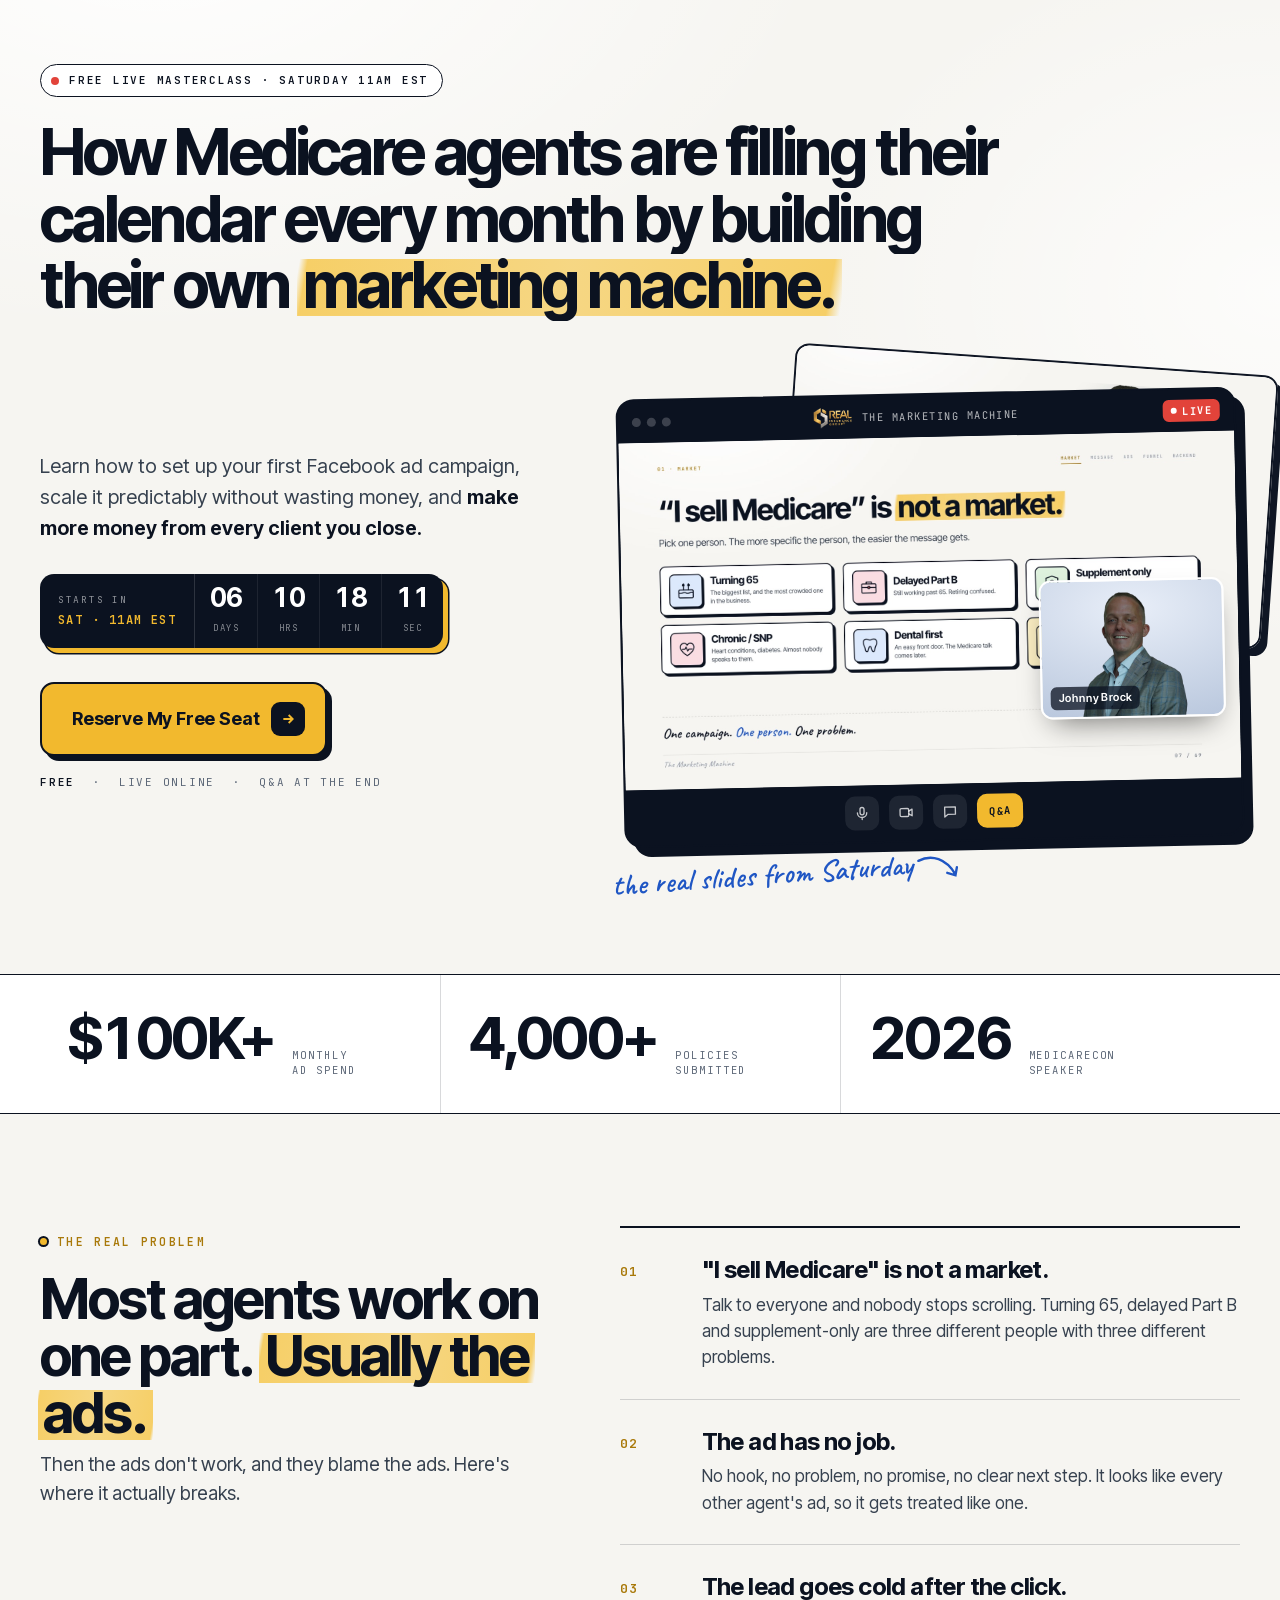
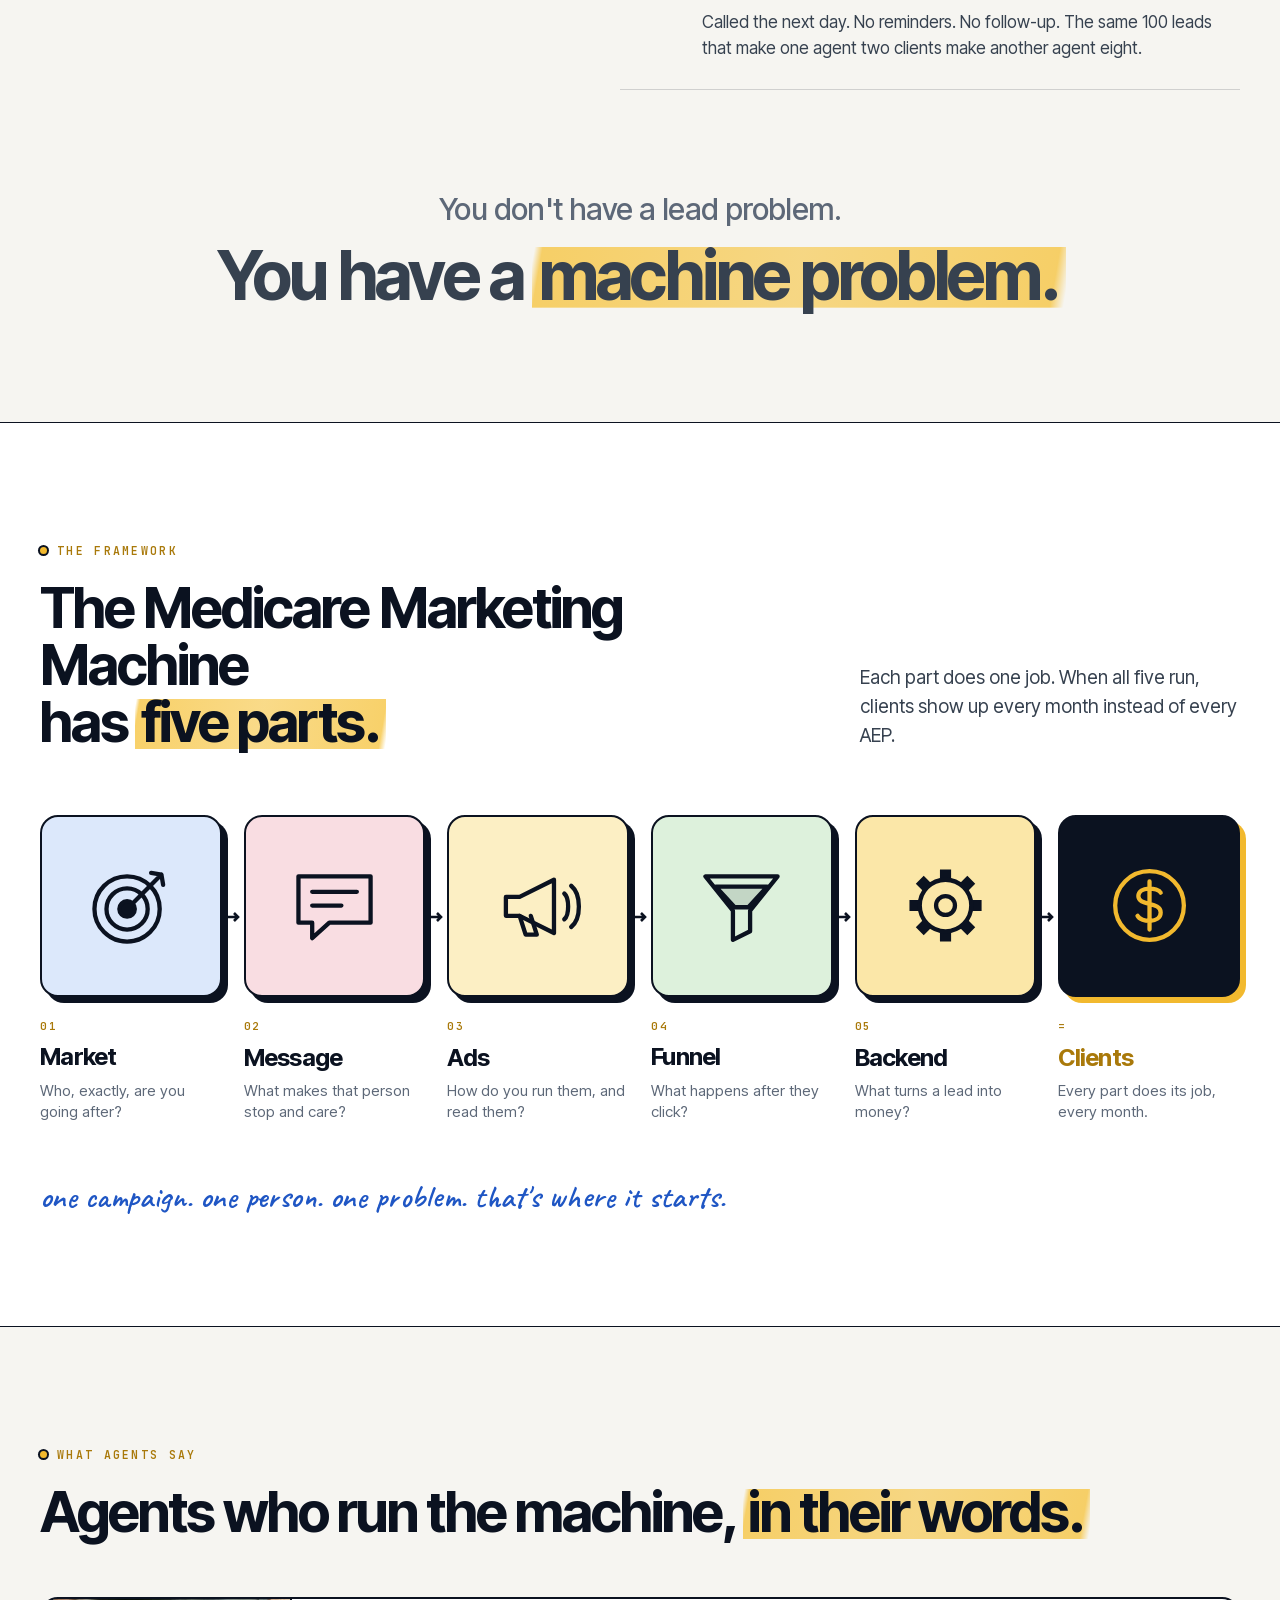
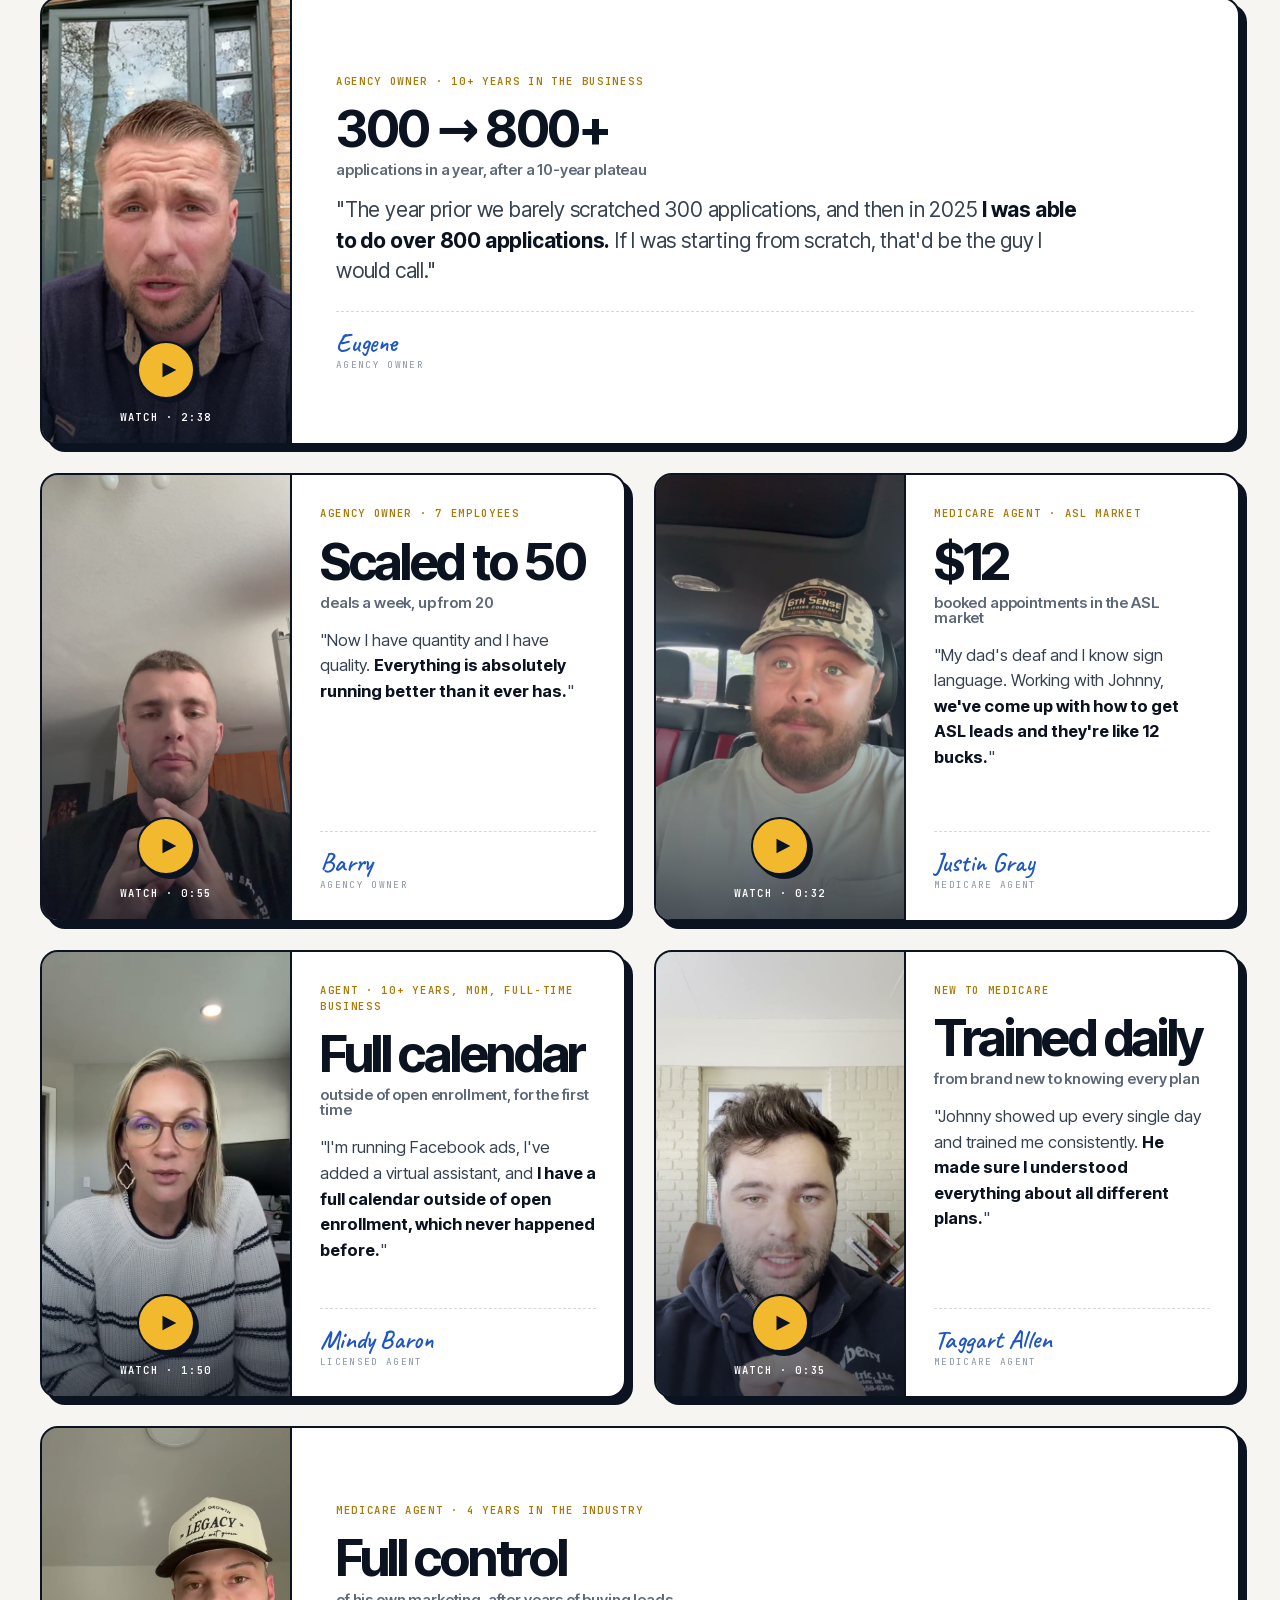
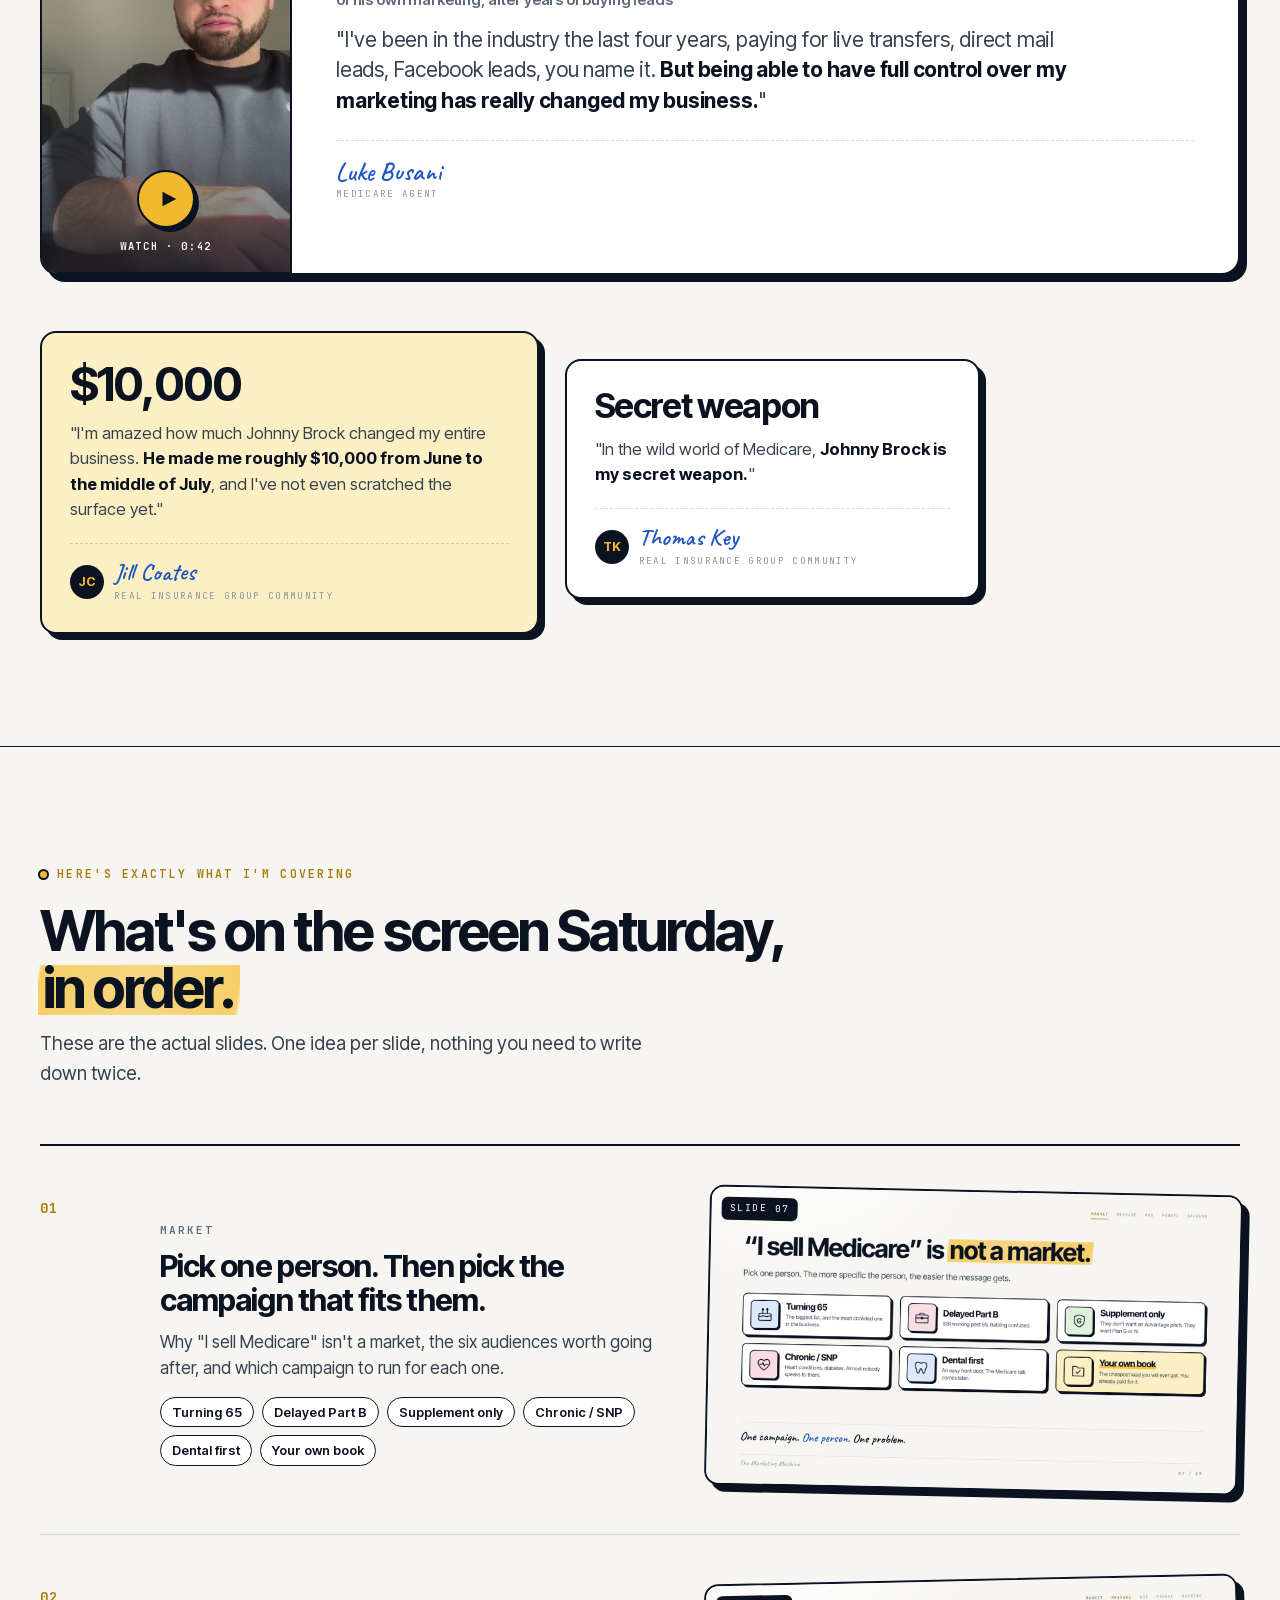
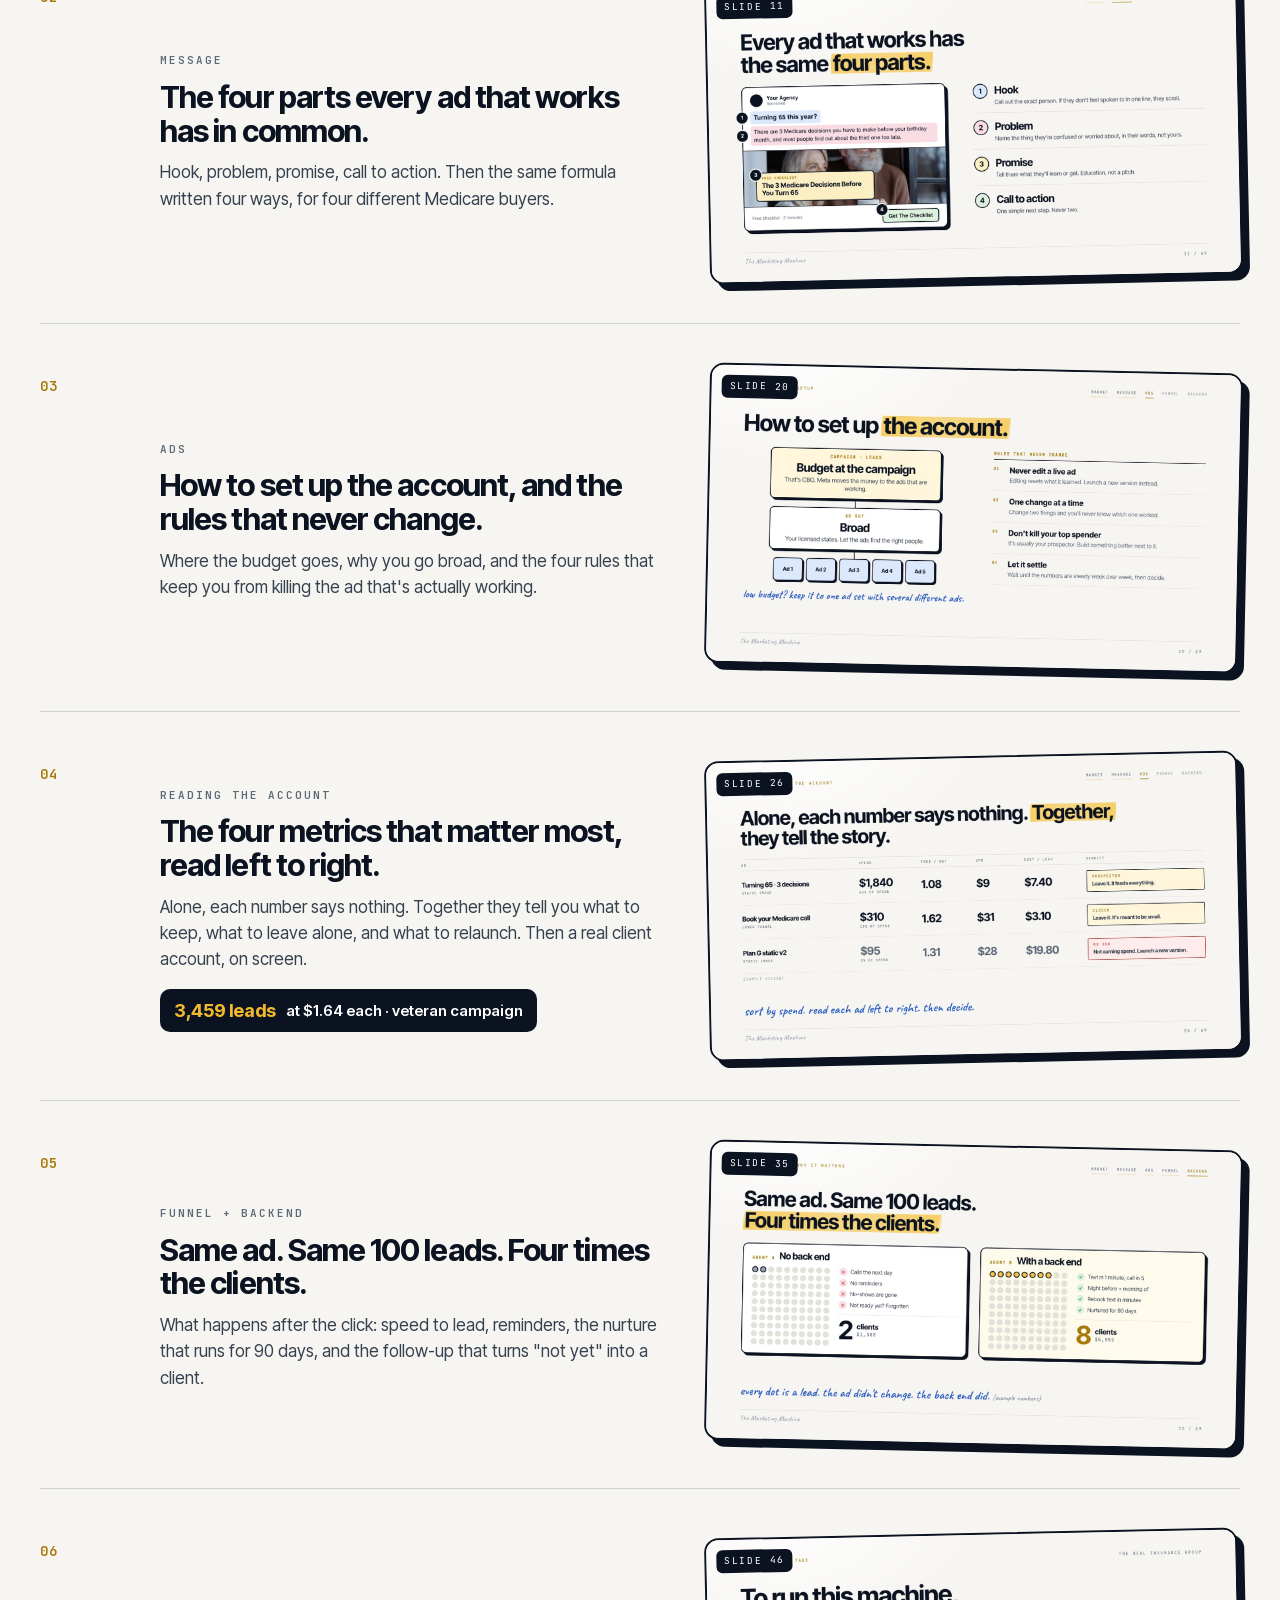
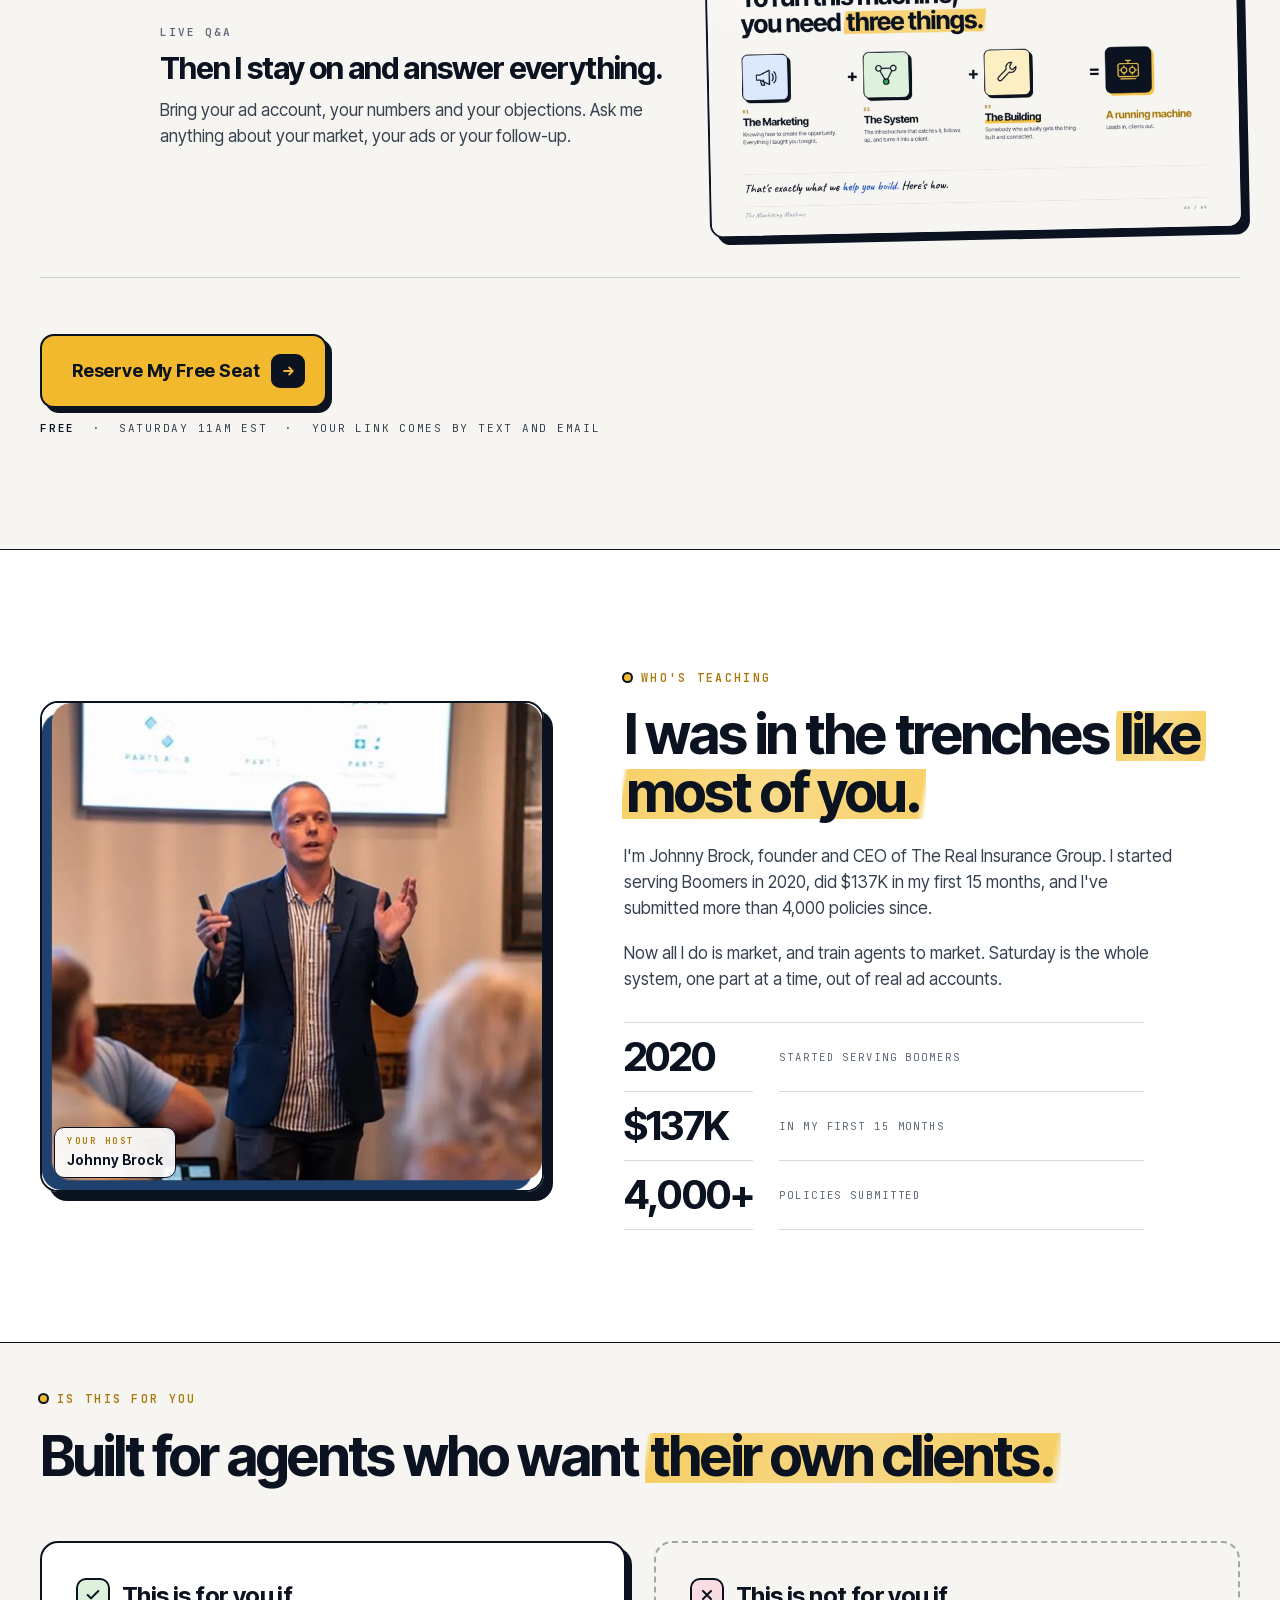
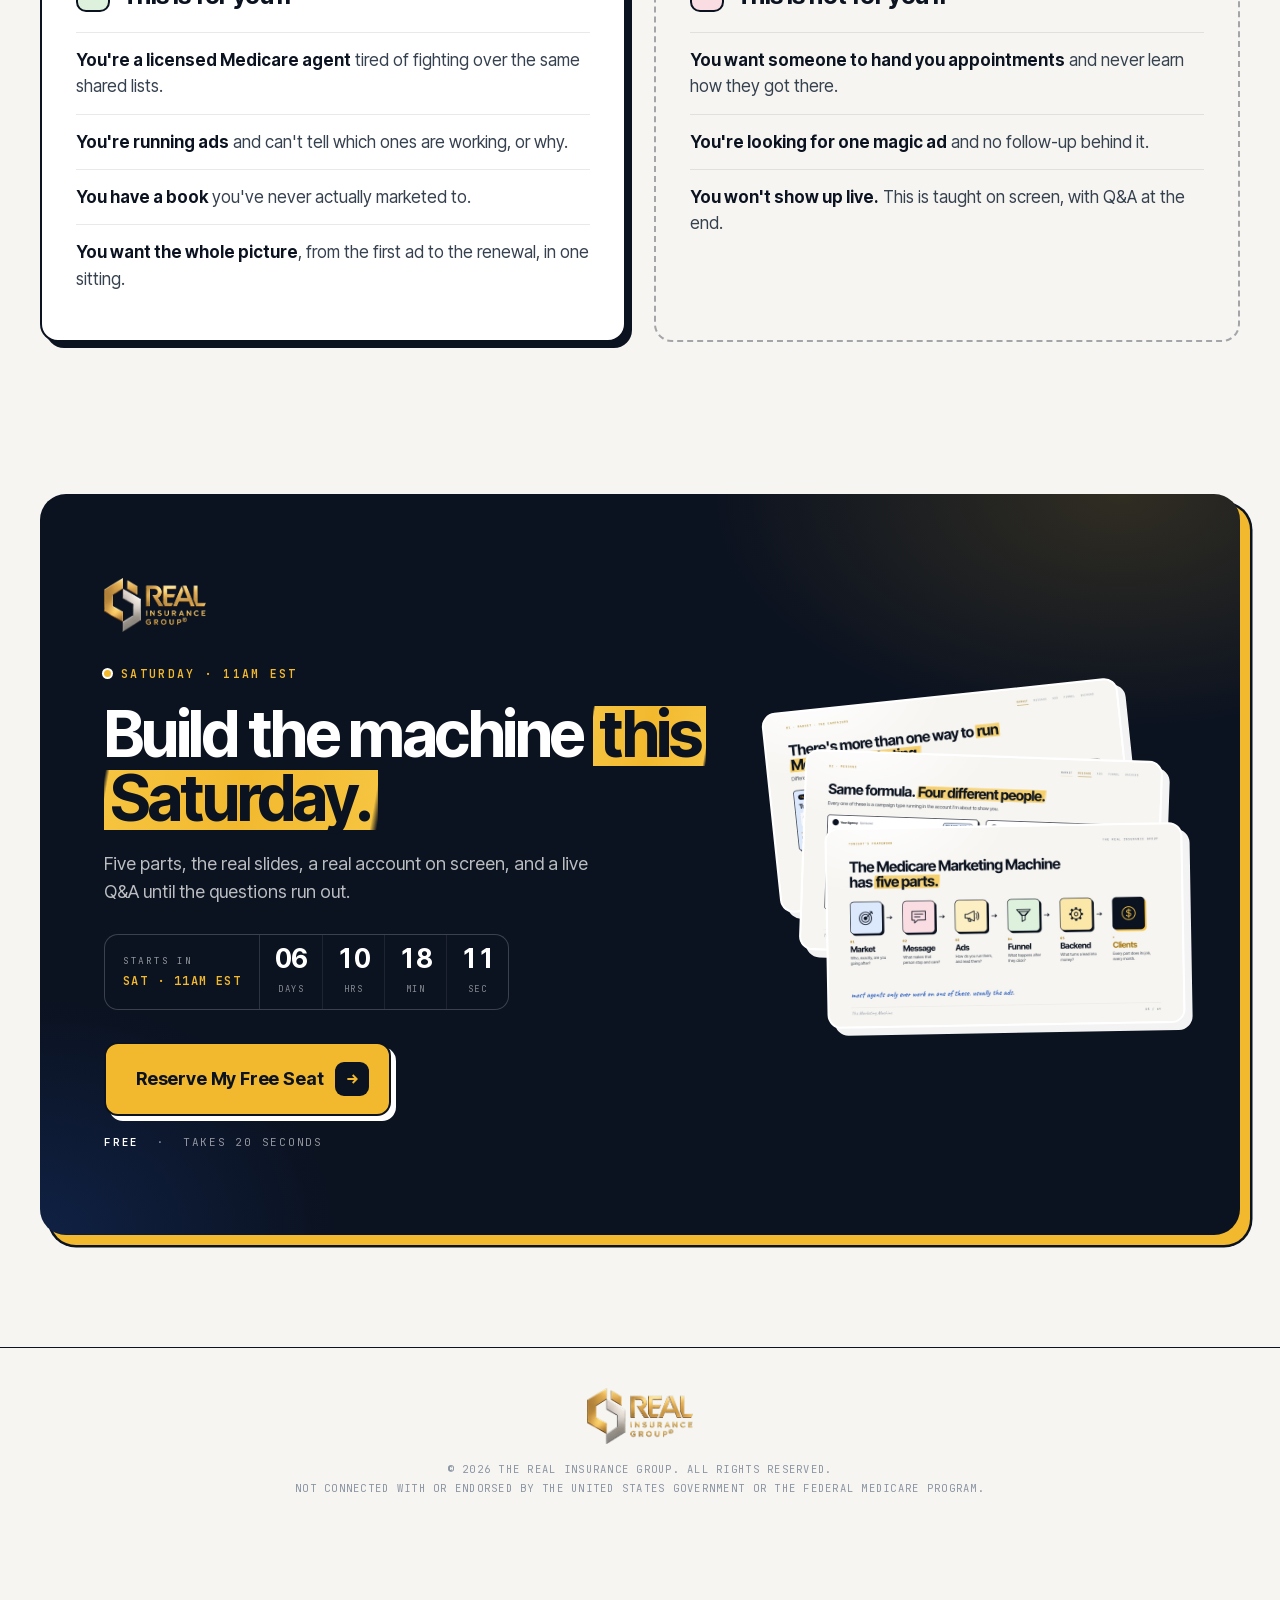
==== commit 328425bf: "Variant B posts to its own GHL webhook Co-Authored-By: Claude Opus 5.5 <noreply@anthropic.com>" ====
--- a/index.html
+++ b/index.html
@@ -817,7 +817,7 @@
             (the form shows the success state and sends nothing).
    THANKS:  thank-you page to redirect to after a real submit. Empty = stay on the success state. */
 const EVENT   = { weekday:6, hour:11, min:0, runMinutes:90 };
-const WEBHOOK = 'https://services.leadconnectorhq.com/hooks/6R8qbbSpBWNiFPaF6WsI/webhook-trigger/6c582ec4-e4e4-4aaa-8006-44a10b10432d';
+const WEBHOOK = 'https://services.leadconnectorhq.com/hooks/6R8qbbSpBWNiFPaF6WsI/webhook-trigger/a94cc5bb-5047-4289-96e3-dfb7c76a1a0d';
 const THANKS  = 'https://therealinsurancegroup.com/confirmed';
 /* ================================= */
 
@@ -936,7 +936,7 @@
   }
   const payload = {
     full_name: name.value.trim(), email: email.value.trim(), phone: phone.value.trim(),
-    source: 'marketing-machine-webinar', event: 'Saturday 11AM EST', page: location.href, submitted_at: new Date().toISOString()
+    source: 'marketing-machine-webinar', variant: 'B', event: 'Saturday 11AM EST', page: location.href, submitted_at: new Date().toISOString()
   };
   const btn = f.querySelector('button[type="submit"]');
   btn.disabled = true; btn.classList.add('busy');
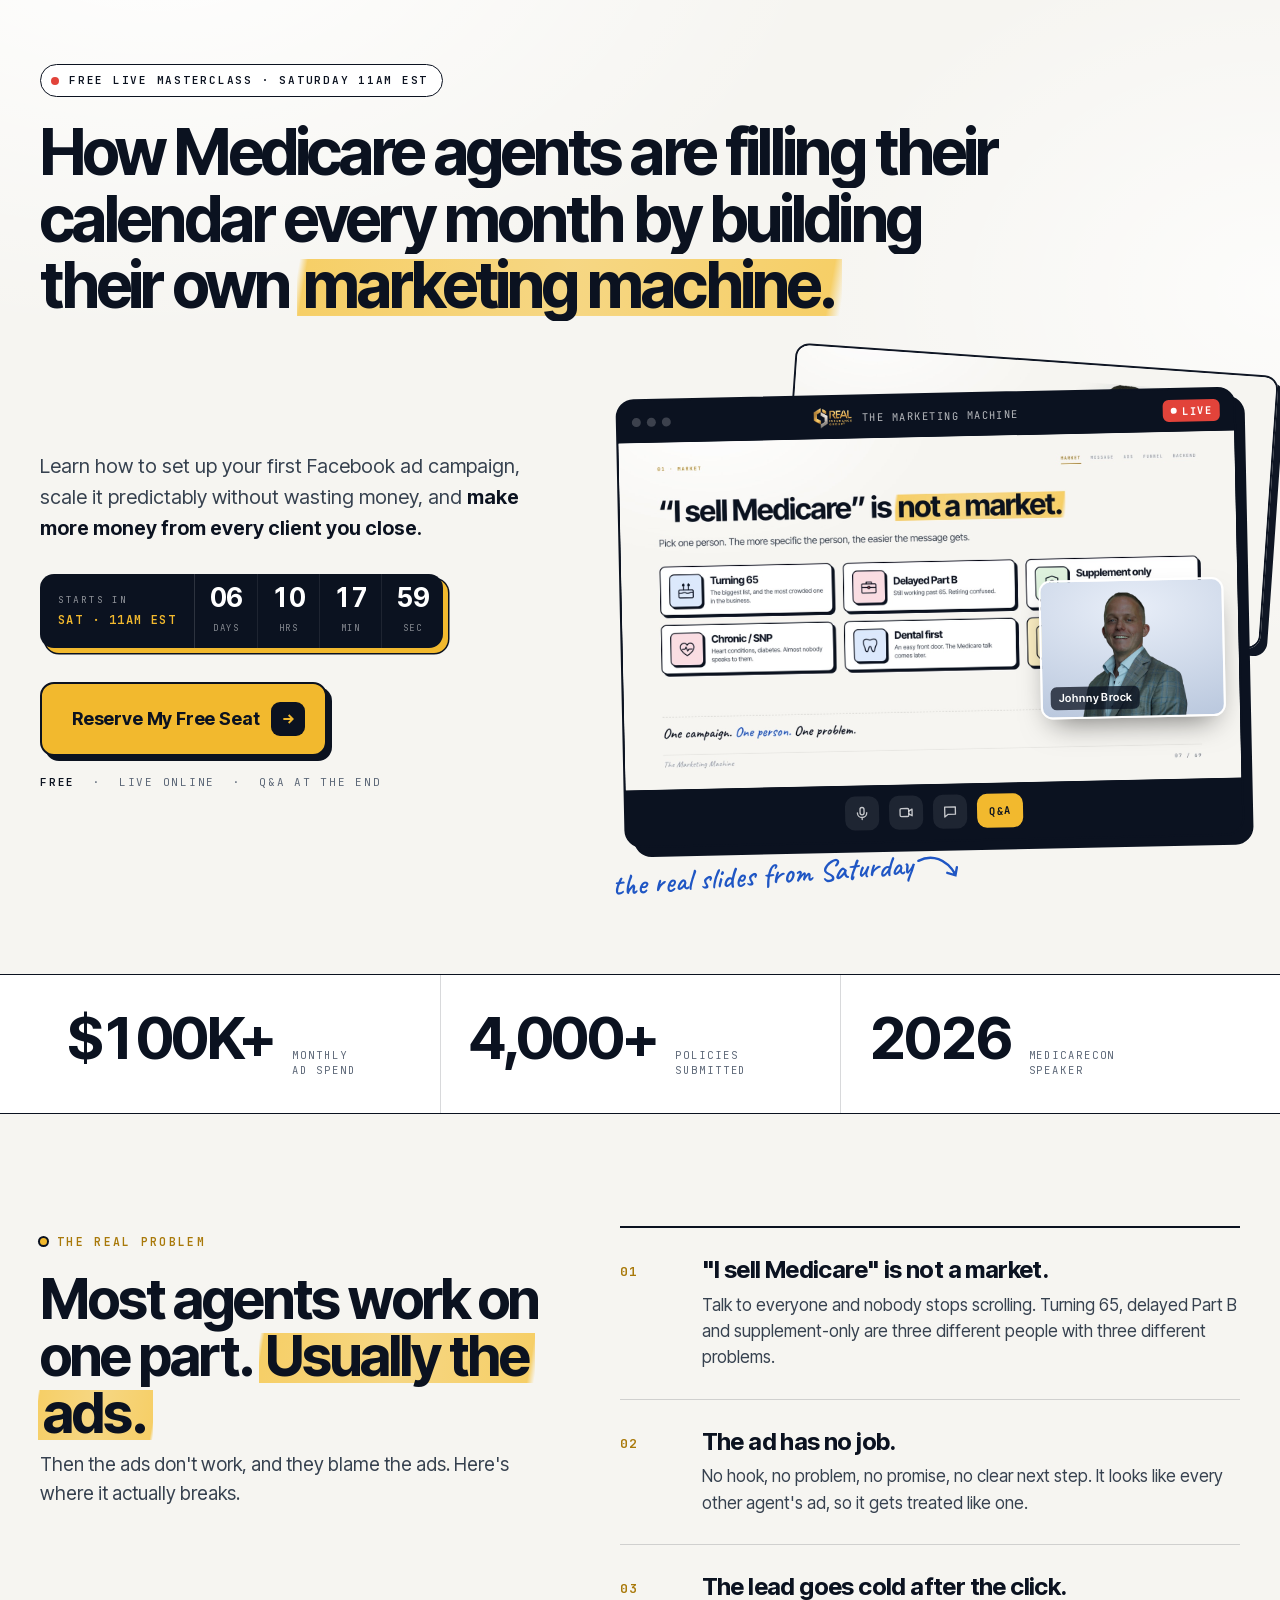
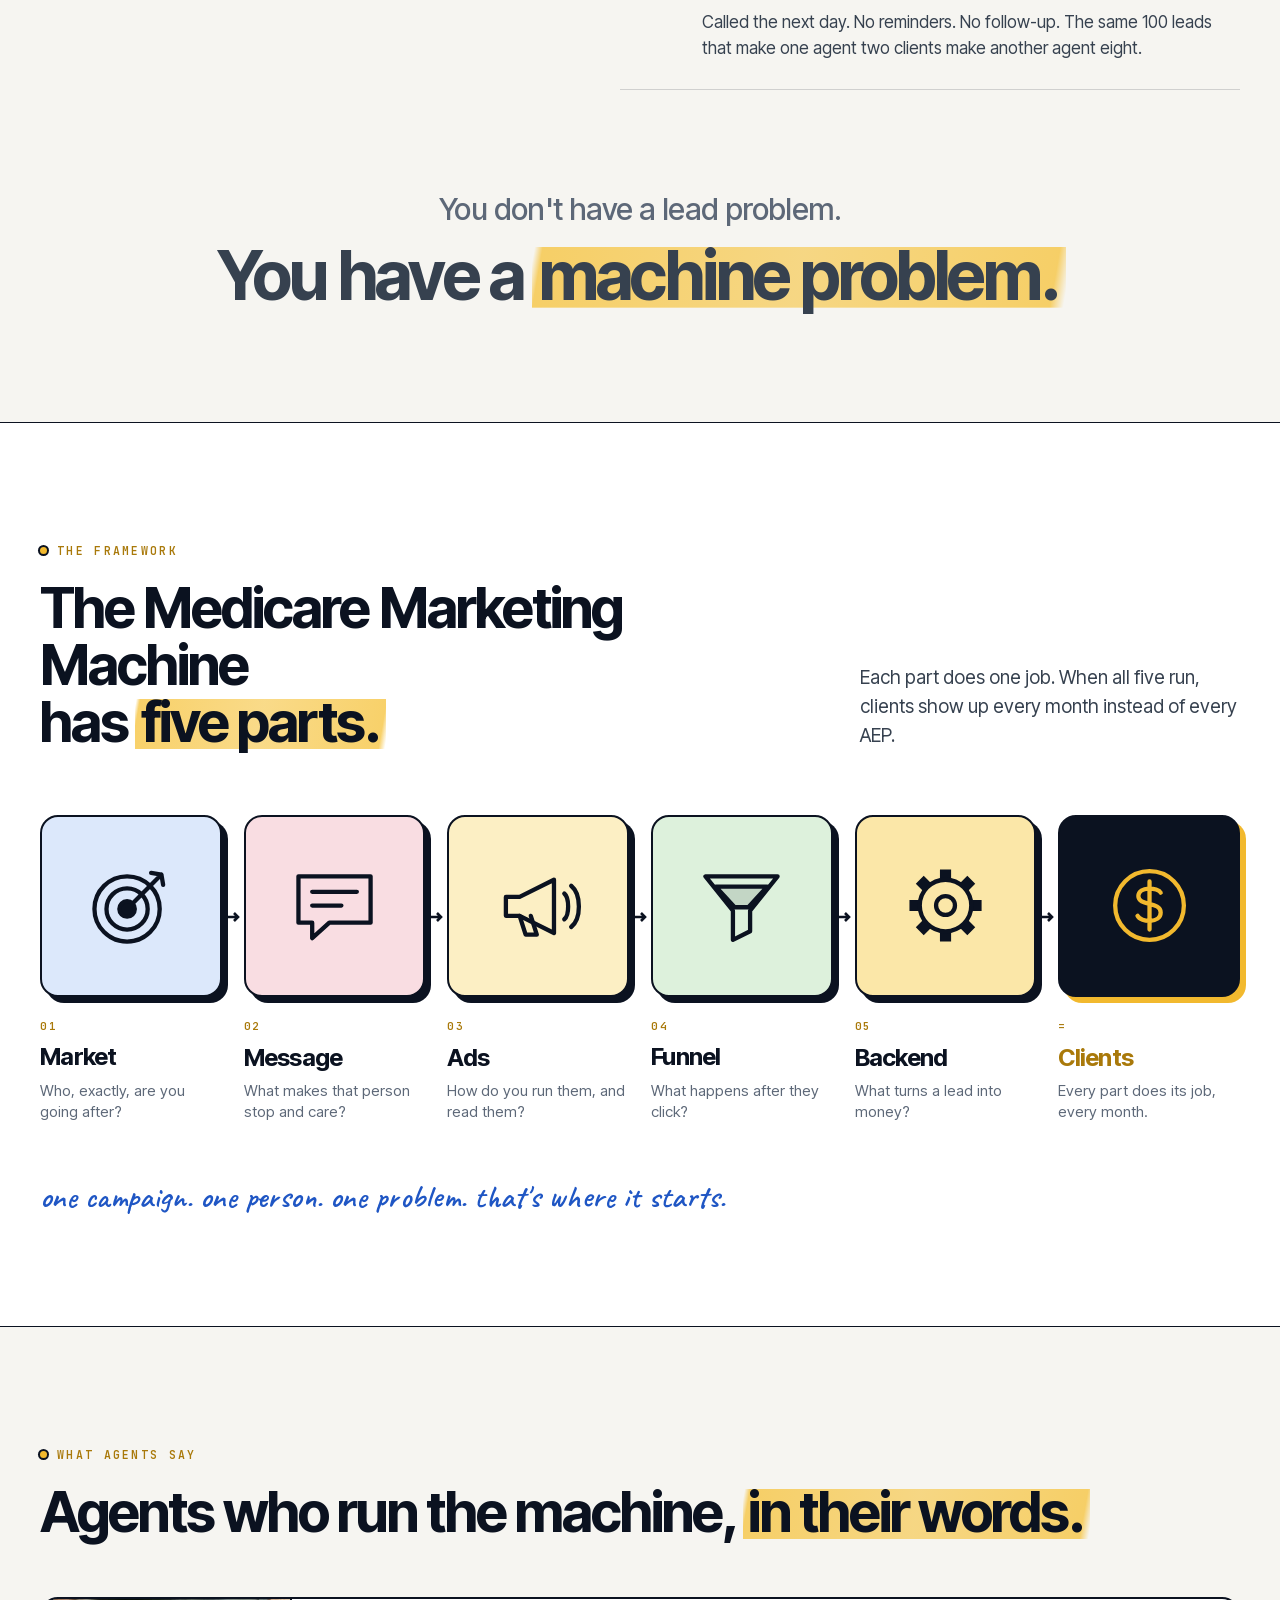
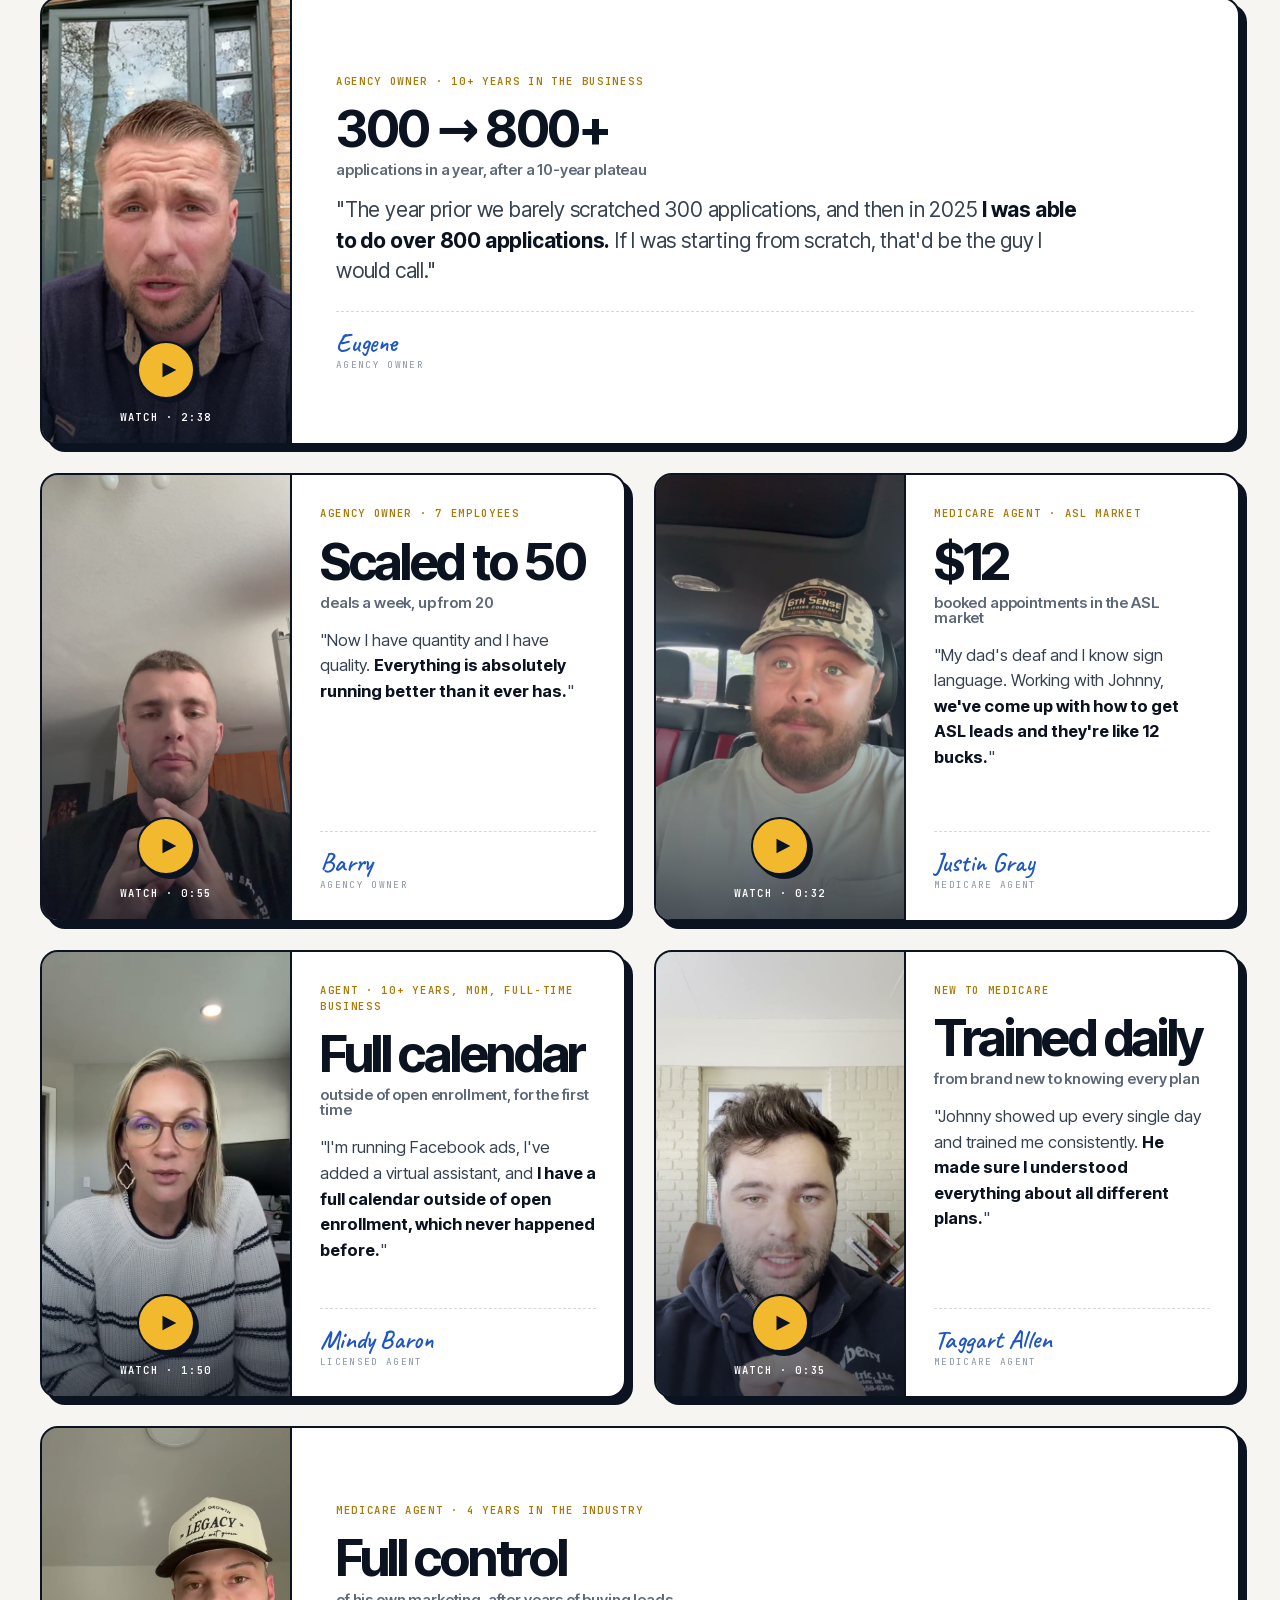
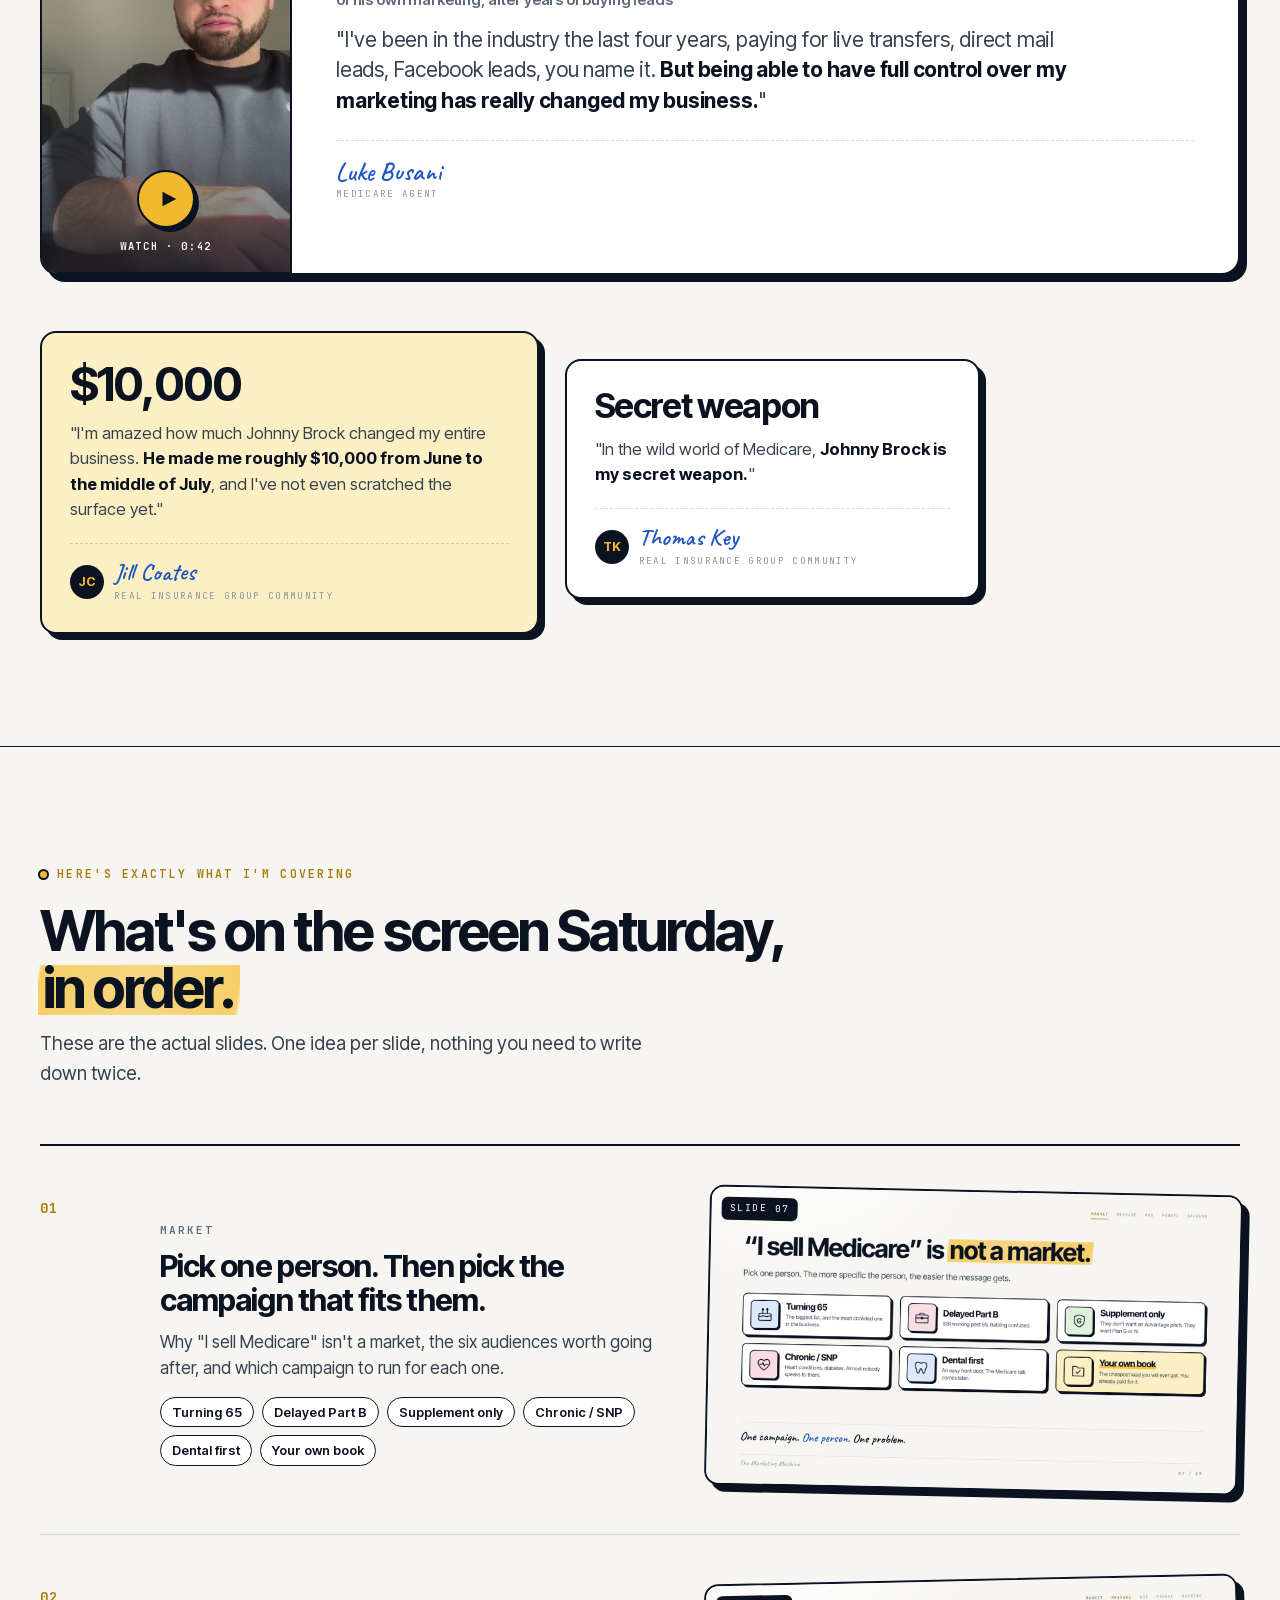
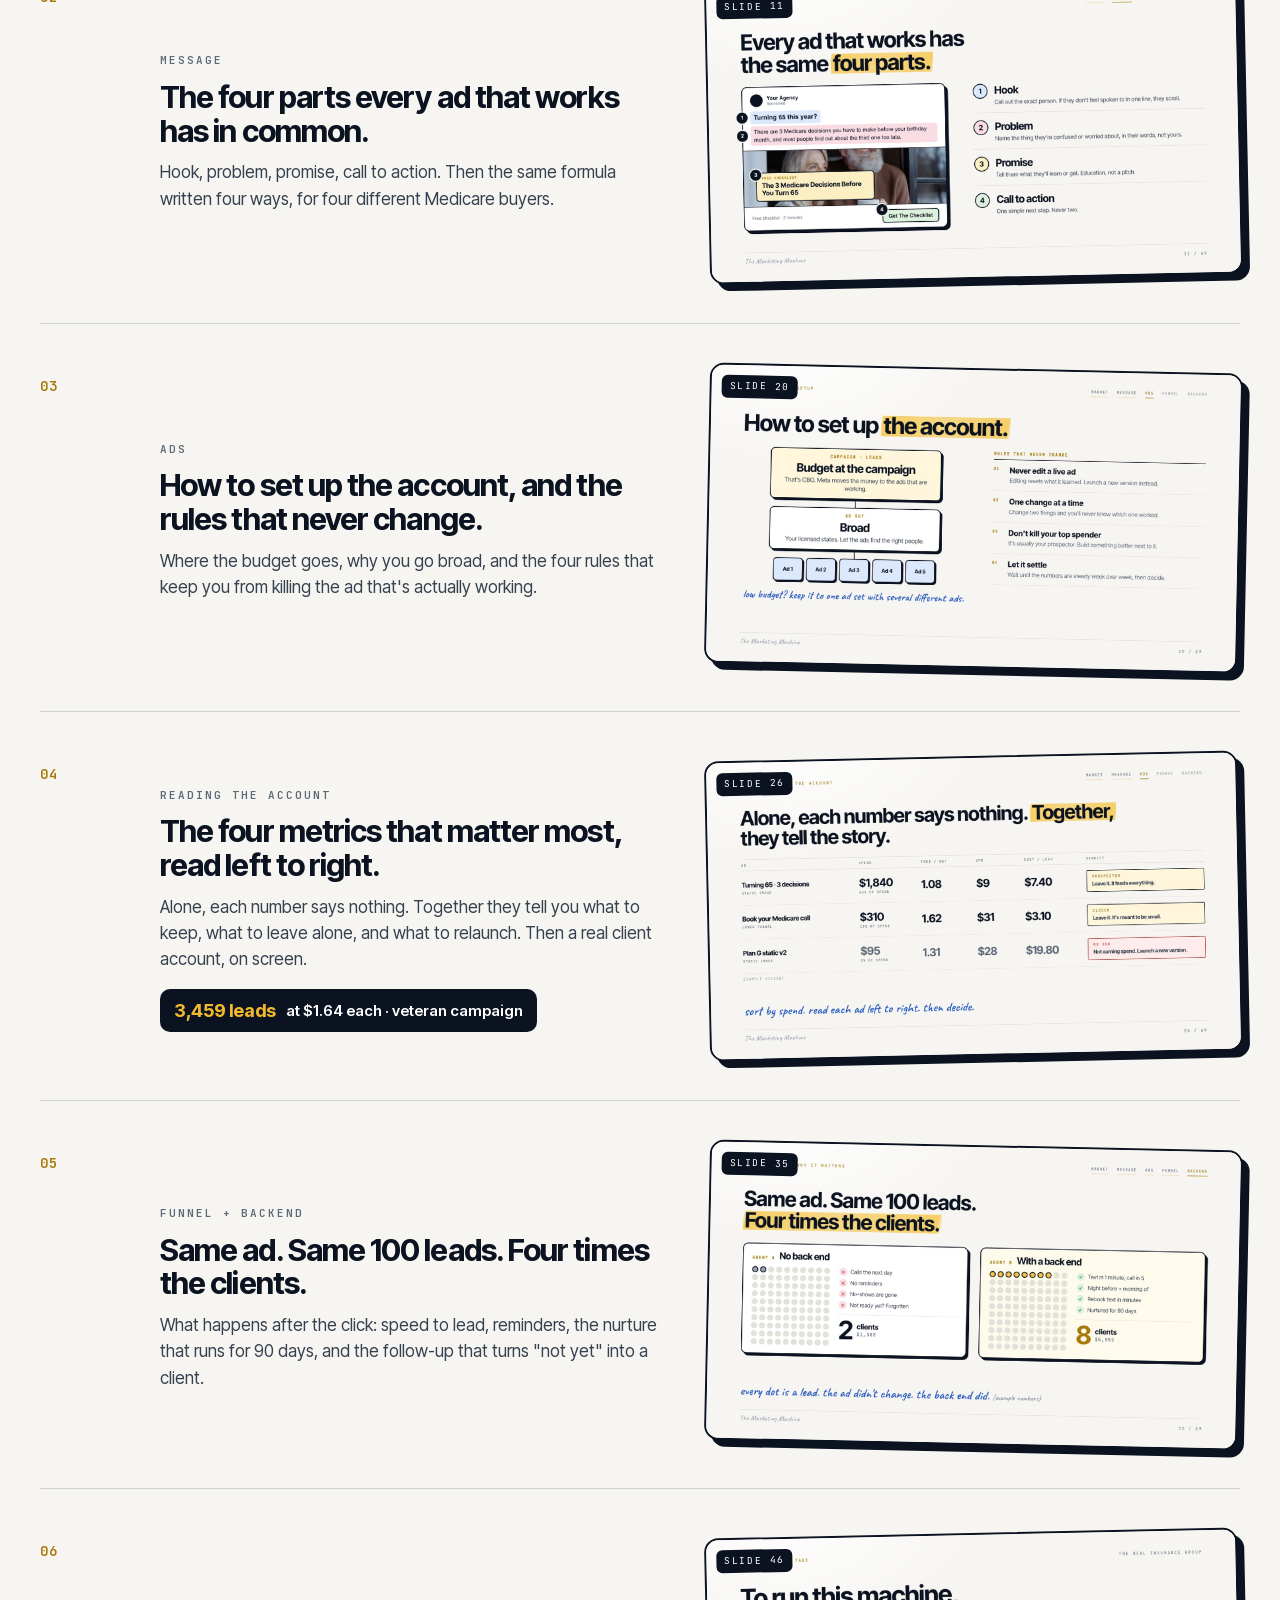
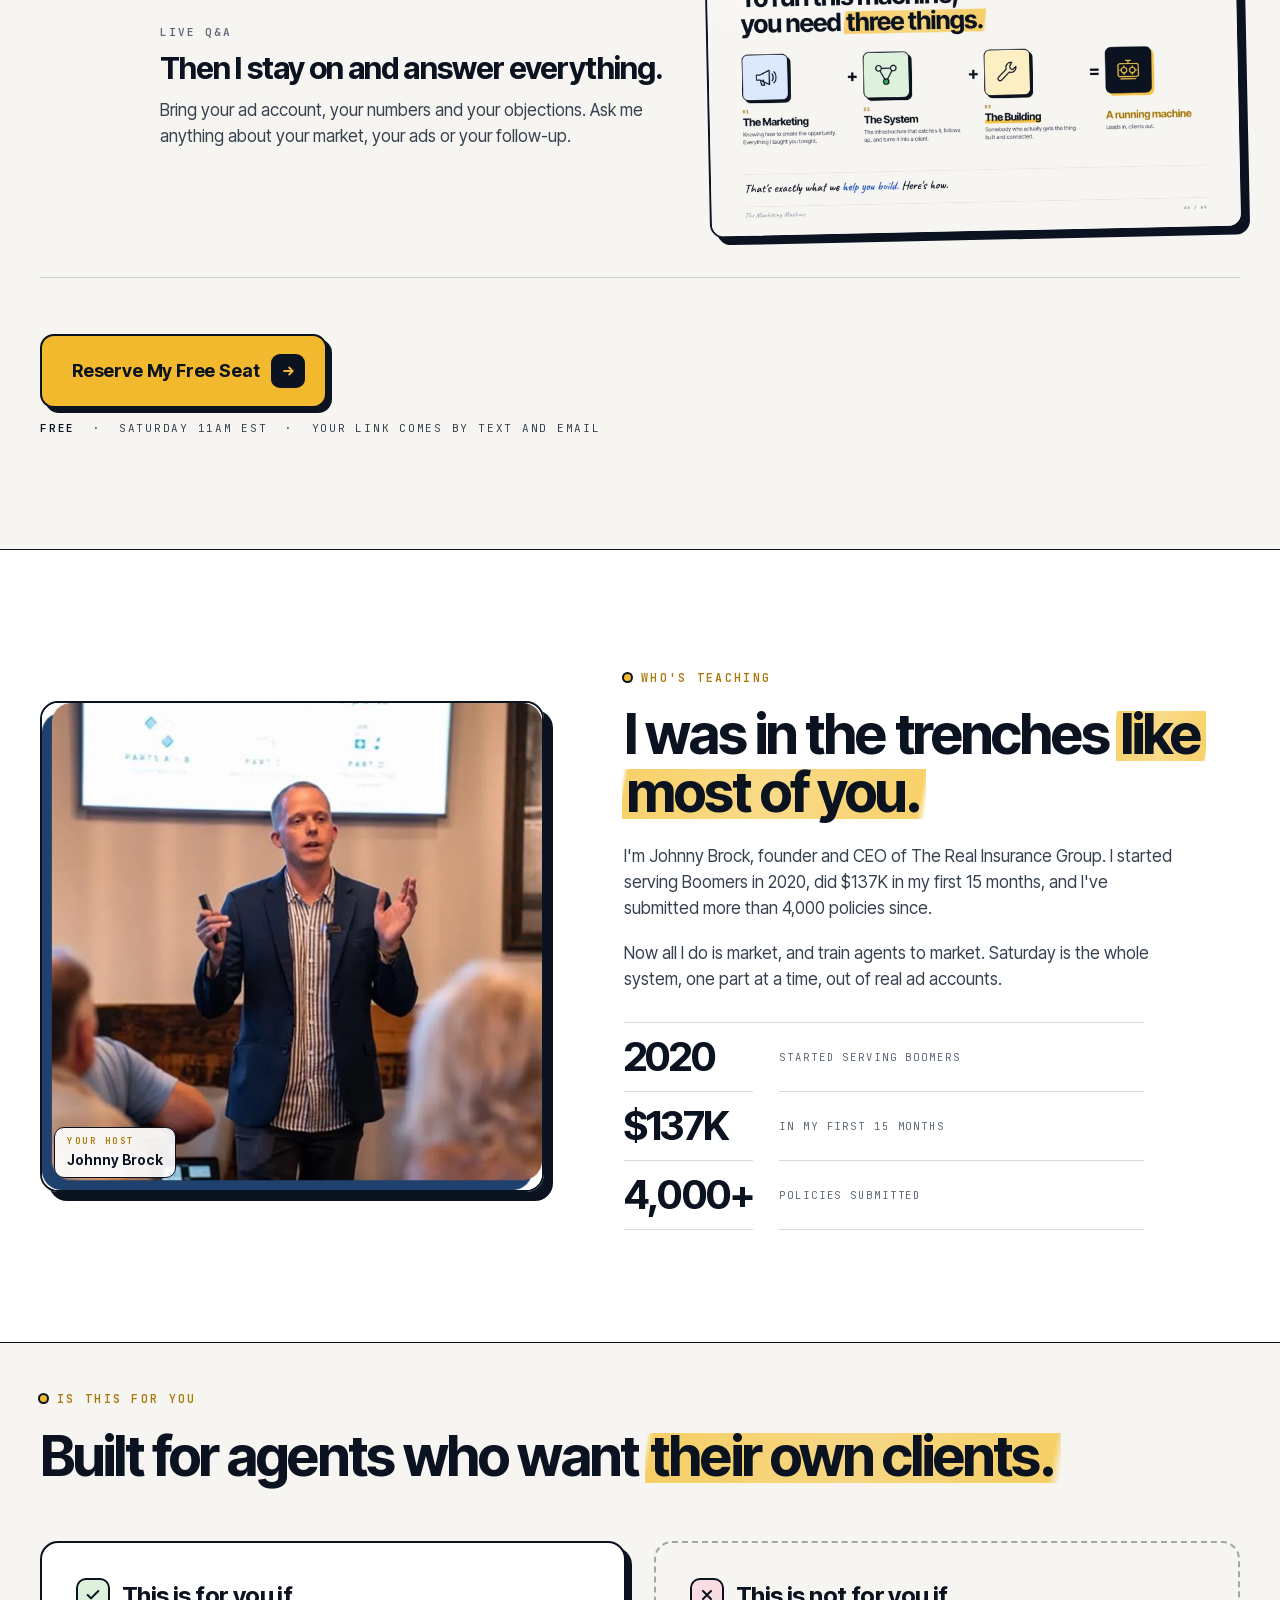
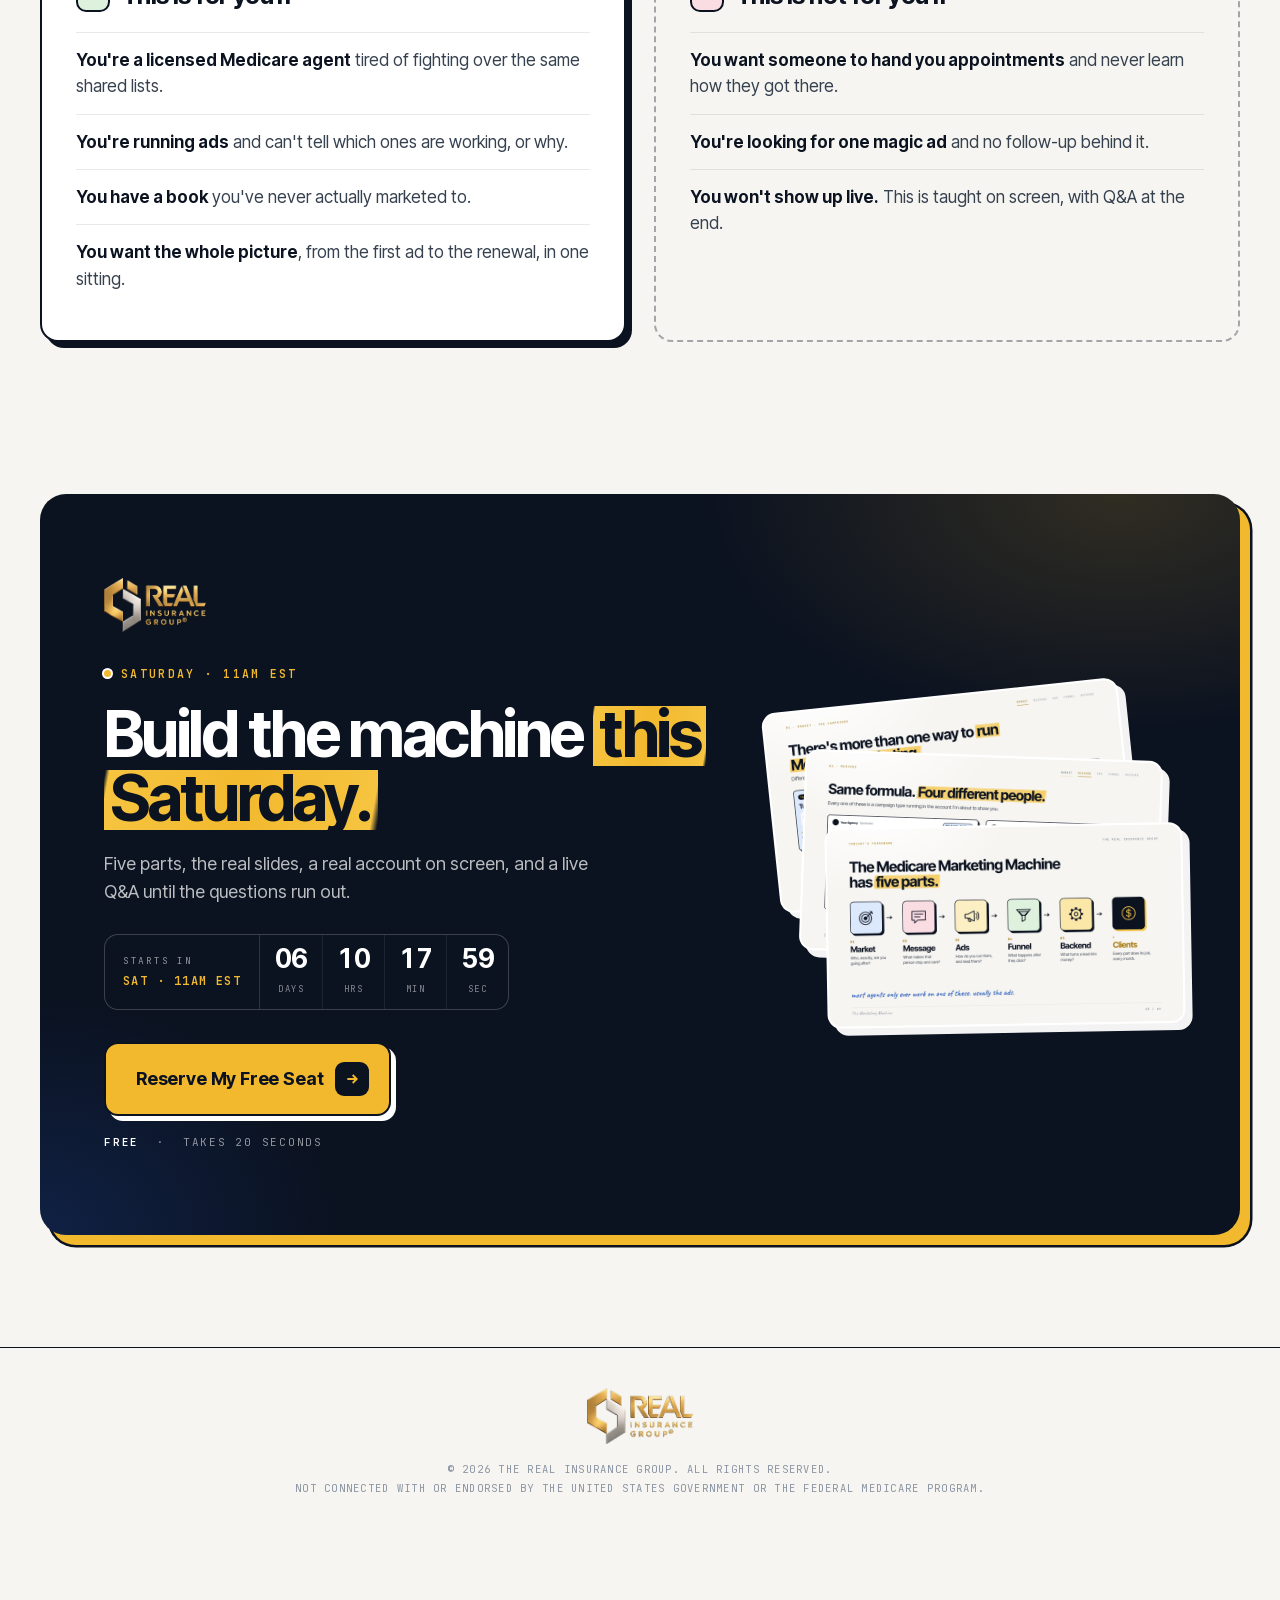
==== commit 8713143c: "Absolute asset URLs so the page works when pasted into GHL Co-Authored-By: Claude Opus 5.5 <noreply@" ====
--- a/index.html
+++ b/index.html
@@ -5,12 +5,12 @@
 <meta name="viewport" content="width=device-width,initial-scale=1">
 <title>The Marketing Machine | Free Live Masterclass, Saturday 11AM EST</title>
 <meta name="description" content="How Medicare agents are filling their calendar every month by building their own marketing machine. Free live masterclass with Johnny Brock, Saturday 11AM EST.">
-<link rel="preload" href="assets/fonts/InterTight.woff2" as="font" type="font/woff2" crossorigin>
+<link rel="preload" href="https://javmartz04-ship-it.github.io/rig-marketing-machine-optin/assets/fonts/InterTight.woff2" as="font" type="font/woff2" crossorigin>
 <style>
-@font-face{font-family:'Inter Tight';src:url(assets/fonts/InterTight.woff2) format('woff2');font-weight:100 900;font-display:swap}
-@font-face{font-family:'Inter Tight';src:url(assets/fonts/InterTight-Italic.woff2) format('woff2');font-weight:100 900;font-style:italic;font-display:swap}
-@font-face{font-family:'Caveat';src:url(assets/fonts/Caveat.woff2) format('woff2');font-weight:400 700;font-display:swap}
-@font-face{font-family:'JetBrains Mono';src:url(assets/fonts/JetBrainsMono.woff2) format('woff2');font-weight:100 800;font-display:swap}
+@font-face{font-family:'Inter Tight';src:url(https://javmartz04-ship-it.github.io/rig-marketing-machine-optin/assets/fonts/InterTight.woff2) format('woff2');font-weight:100 900;font-display:swap}
+@font-face{font-family:'Inter Tight';src:url(https://javmartz04-ship-it.github.io/rig-marketing-machine-optin/assets/fonts/InterTight-Italic.woff2) format('woff2');font-weight:100 900;font-style:italic;font-display:swap}
+@font-face{font-family:'Caveat';src:url(https://javmartz04-ship-it.github.io/rig-marketing-machine-optin/assets/fonts/Caveat.woff2) format('woff2');font-weight:400 700;font-display:swap}
+@font-face{font-family:'JetBrains Mono';src:url(https://javmartz04-ship-it.github.io/rig-marketing-machine-optin/assets/fonts/JetBrainsMono.woff2) format('woff2');font-weight:100 800;font-display:swap}
 
 /* ===== tokens: lifted from The Marketing Machine deck (whiteboard register) ===== */
 :root{
@@ -461,15 +461,15 @@
     </div>
 
     <div class="stage rv d2" aria-label="Preview of the live masterclass">
-      <div class="back"><img src="assets/slides/s01.jpg" alt="Title slide: The Marketing Machine, with Johnny Brock" width="1600" height="900"></div>
+      <div class="back"><img src="https://javmartz04-ship-it.github.io/rig-marketing-machine-optin/assets/slides/s01.jpg" alt="Title slide: The Marketing Machine, with Johnny Brock" width="1600" height="900"></div>
       <div class="win">
-        <div class="bar"><span class="dots"><i></i><i></i><i></i></span><span class="t"><img src="assets/rig-logo.webp" alt="Real Insurance Group" width="900" height="477">The Marketing Machine</span><span class="lv"><i></i>Live</span></div>
+        <div class="bar"><span class="dots"><i></i><i></i><i></i></span><span class="t"><img src="https://javmartz04-ship-it.github.io/rig-marketing-machine-optin/assets/rig-logo.webp" alt="Real Insurance Group" width="900" height="477">The Marketing Machine</span><span class="lv"><i></i>Live</span></div>
         <div class="screen" data-rotor>
-          <img class="on" src="assets/slides/s05.jpg" alt="Slide: The Medicare Marketing Machine has five parts" width="1600" height="900">
-          <img src="assets/slides/s07.jpg" alt="Slide: I sell Medicare is not a market" width="1600" height="900">
-          <img src="assets/slides/s11.jpg" alt="Slide: every ad that works has the same four parts" width="1600" height="900">
-          <img src="assets/slides/s35.jpg" alt="Slide: same ad, same 100 leads, four times the clients" width="1600" height="900">
-          <div class="cam"><img src="assets/johnny-main.webp" alt="Johnny Brock on camera" width="640" height="824"><span>Johnny Brock</span></div>
+          <img class="on" src="https://javmartz04-ship-it.github.io/rig-marketing-machine-optin/assets/slides/s05.jpg" alt="Slide: The Medicare Marketing Machine has five parts" width="1600" height="900">
+          <img src="https://javmartz04-ship-it.github.io/rig-marketing-machine-optin/assets/slides/s07.jpg" alt="Slide: I sell Medicare is not a market" width="1600" height="900">
+          <img src="https://javmartz04-ship-it.github.io/rig-marketing-machine-optin/assets/slides/s11.jpg" alt="Slide: every ad that works has the same four parts" width="1600" height="900">
+          <img src="https://javmartz04-ship-it.github.io/rig-marketing-machine-optin/assets/slides/s35.jpg" alt="Slide: same ad, same 100 leads, four times the clients" width="1600" height="900">
+          <div class="cam"><img src="https://javmartz04-ship-it.github.io/rig-marketing-machine-optin/assets/johnny-main.webp" alt="Johnny Brock on camera" width="640" height="824"><span>Johnny Brock</span></div>
         </div>
         <div class="tools" aria-hidden="true">
           <i><svg viewBox="0 0 24 24"><rect x="9" y="3" width="6" height="11" rx="3"/><path d="M5 11a7 7 0 0 0 14 0M12 18v3"/></svg></i>
@@ -544,7 +544,7 @@
     <h2 class="h2 rv d1">Agents who run the machine, <em class="mk">in their words.</em></h2>
     <div class="vids">
       <figure class="vc wide rv">
-        <div class="vp"><video src="assets/video/eugene.mp4" poster="assets/video/eugene.jpg" preload="none" playsinline controlslist="nodownload"><track kind="captions" src="assets/video/eugene.vtt" srclang="en" label="English" default></video>
+        <div class="vp"><video crossorigin="anonymous" src="https://javmartz04-ship-it.github.io/rig-marketing-machine-optin/assets/video/eugene.mp4" poster="https://javmartz04-ship-it.github.io/rig-marketing-machine-optin/assets/video/eugene.jpg" preload="none" playsinline controlslist="nodownload"><track kind="captions" src="https://javmartz04-ship-it.github.io/rig-marketing-machine-optin/assets/video/eugene.vtt" srclang="en" label="English" default></video>
           <button class="play" aria-label="Play Eugene's video testimonial"><i><svg viewBox="0 0 24 24"><path d="M6 4l15 8-15 8z"/></svg></i><span>Watch &middot; 2:38</span></button></div>
         <div class="vt">
           <span class="tg">Agency owner &middot; 10+ years in the business</span>
@@ -554,7 +554,7 @@
         </div>
       </figure>
       <figure class="vc rv">
-        <div class="vp"><video src="assets/video/barry.mp4" poster="assets/video/barry.jpg" preload="none" playsinline controlslist="nodownload"><track kind="captions" src="assets/video/barry.vtt" srclang="en" label="English" default></video>
+        <div class="vp"><video crossorigin="anonymous" src="https://javmartz04-ship-it.github.io/rig-marketing-machine-optin/assets/video/barry.mp4" poster="https://javmartz04-ship-it.github.io/rig-marketing-machine-optin/assets/video/barry.jpg" preload="none" playsinline controlslist="nodownload"><track kind="captions" src="https://javmartz04-ship-it.github.io/rig-marketing-machine-optin/assets/video/barry.vtt" srclang="en" label="English" default></video>
           <button class="play" aria-label="Play Barry's video testimonial"><i><svg viewBox="0 0 24 24"><path d="M6 4l15 8-15 8z"/></svg></i><span>Watch &middot; 0:55</span></button></div>
         <div class="vt">
           <span class="tg">Agency owner &middot; 7 employees</span>
@@ -564,7 +564,7 @@
         </div>
       </figure>
       <figure class="vc rv d1">
-        <div class="vp"><video src="assets/video/justin.mp4" poster="assets/video/justin.jpg" preload="none" playsinline controlslist="nodownload"><track kind="captions" src="assets/video/justin.vtt" srclang="en" label="English" default></video>
+        <div class="vp"><video crossorigin="anonymous" src="https://javmartz04-ship-it.github.io/rig-marketing-machine-optin/assets/video/justin.mp4" poster="https://javmartz04-ship-it.github.io/rig-marketing-machine-optin/assets/video/justin.jpg" preload="none" playsinline controlslist="nodownload"><track kind="captions" src="https://javmartz04-ship-it.github.io/rig-marketing-machine-optin/assets/video/justin.vtt" srclang="en" label="English" default></video>
           <button class="play" aria-label="Play Justin Gray's video testimonial"><i><svg viewBox="0 0 24 24"><path d="M6 4l15 8-15 8z"/></svg></i><span>Watch &middot; 0:32</span></button></div>
         <div class="vt">
           <span class="tg">Medicare agent &middot; ASL market</span>
@@ -574,7 +574,7 @@
         </div>
       </figure>
       <figure class="vc rv">
-        <div class="vp"><video src="assets/video/mindy.mp4" poster="assets/video/mindy.jpg" preload="none" playsinline controlslist="nodownload"><track kind="captions" src="assets/video/mindy.vtt" srclang="en" label="English" default></video>
+        <div class="vp"><video crossorigin="anonymous" src="https://javmartz04-ship-it.github.io/rig-marketing-machine-optin/assets/video/mindy.mp4" poster="https://javmartz04-ship-it.github.io/rig-marketing-machine-optin/assets/video/mindy.jpg" preload="none" playsinline controlslist="nodownload"><track kind="captions" src="https://javmartz04-ship-it.github.io/rig-marketing-machine-optin/assets/video/mindy.vtt" srclang="en" label="English" default></video>
           <button class="play" aria-label="Play Mindy Baron's video testimonial"><i><svg viewBox="0 0 24 24"><path d="M6 4l15 8-15 8z"/></svg></i><span>Watch &middot; 1:50</span></button></div>
         <div class="vt">
           <span class="tg">Agent &middot; 10+ years, mom, full-time business</span>
@@ -584,7 +584,7 @@
         </div>
       </figure>
       <figure class="vc rv d1">
-        <div class="vp"><video src="assets/video/taggart.mp4" poster="assets/video/taggart.jpg" preload="none" playsinline controlslist="nodownload"><track kind="captions" src="assets/video/taggart.vtt" srclang="en" label="English" default></video>
+        <div class="vp"><video crossorigin="anonymous" src="https://javmartz04-ship-it.github.io/rig-marketing-machine-optin/assets/video/taggart.mp4" poster="https://javmartz04-ship-it.github.io/rig-marketing-machine-optin/assets/video/taggart.jpg" preload="none" playsinline controlslist="nodownload"><track kind="captions" src="https://javmartz04-ship-it.github.io/rig-marketing-machine-optin/assets/video/taggart.vtt" srclang="en" label="English" default></video>
           <button class="play" aria-label="Play Taggart Allen's video testimonial"><i><svg viewBox="0 0 24 24"><path d="M6 4l15 8-15 8z"/></svg></i><span>Watch &middot; 0:35</span></button></div>
         <div class="vt">
           <span class="tg">New to Medicare</span>
@@ -594,7 +594,7 @@
         </div>
       </figure>
       <figure class="vc wide rv">
-        <div class="vp"><video src="assets/video/luke.mp4" poster="assets/video/luke.jpg" preload="none" playsinline controlslist="nodownload"><track kind="captions" src="assets/video/luke.vtt" srclang="en" label="English" default></video>
+        <div class="vp"><video crossorigin="anonymous" src="https://javmartz04-ship-it.github.io/rig-marketing-machine-optin/assets/video/luke.mp4" poster="https://javmartz04-ship-it.github.io/rig-marketing-machine-optin/assets/video/luke.jpg" preload="none" playsinline controlslist="nodownload"><track kind="captions" src="https://javmartz04-ship-it.github.io/rig-marketing-machine-optin/assets/video/luke.vtt" srclang="en" label="English" default></video>
           <button class="play" aria-label="Play Luke Busani's video testimonial"><i><svg viewBox="0 0 24 24"><path d="M6 4l15 8-15 8z"/></svg></i><span>Watch &middot; 0:42</span></button></div>
         <div class="vt">
           <span class="tg">Medicare agent &middot; 4 years in the industry</span>
@@ -629,7 +629,7 @@
           <p>Why "I sell Medicare" isn't a market, the six audiences worth going after, and which campaign to run for each one.</p>
           <div class="chips"><span>Turning 65</span><span>Delayed Part B</span><span>Supplement only</span><span>Chronic / SNP</span><span>Dental first</span><span>Your own book</span></div>
         </div>
-        <div class="slide rv d2"><span class="tag">Slide 07</span><img src="assets/slides/s07.jpg" alt="Slide: I sell Medicare is not a market, six audiences" width="1600" height="900"></div>
+        <div class="slide rv d2"><span class="tag">Slide 07</span><img src="https://javmartz04-ship-it.github.io/rig-marketing-machine-optin/assets/slides/s07.jpg" alt="Slide: I sell Medicare is not a market, six audiences" width="1600" height="900"></div>
       </div>
       <div class="row">
         <span class="n rv">02</span>
@@ -638,7 +638,7 @@
           <h3>The four parts every ad that works has in common.</h3>
           <p>Hook, problem, promise, call to action. Then the same formula written four ways, for four different Medicare buyers.</p>
         </div>
-        <div class="slide rv d2"><span class="tag">Slide 11</span><img src="assets/slides/s11.jpg" alt="Slide: every ad that works has the same four parts" width="1600" height="900"></div>
+        <div class="slide rv d2"><span class="tag">Slide 11</span><img src="https://javmartz04-ship-it.github.io/rig-marketing-machine-optin/assets/slides/s11.jpg" alt="Slide: every ad that works has the same four parts" width="1600" height="900"></div>
       </div>
       <div class="row">
         <span class="n rv">03</span>
@@ -647,7 +647,7 @@
           <h3>How to set up the account, and the rules that never change.</h3>
           <p>Where the budget goes, why you go broad, and the four rules that keep you from killing the ad that's actually working.</p>
         </div>
-        <div class="slide rv d2"><span class="tag">Slide 20</span><img src="assets/slides/s20.jpg" alt="Slide: how to set up the account" width="1600" height="900"></div>
+        <div class="slide rv d2"><span class="tag">Slide 20</span><img src="https://javmartz04-ship-it.github.io/rig-marketing-machine-optin/assets/slides/s20.jpg" alt="Slide: how to set up the account" width="1600" height="900"></div>
       </div>
       <div class="row">
         <span class="n rv">04</span>
@@ -657,7 +657,7 @@
           <p>Alone, each number says nothing. Together they tell you what to keep, what to leave alone, and what to relaunch. Then a real client account, on screen.</p>
           <span class="proofline"><b>3,459 leads</b> at $1.64 each &middot; veteran campaign</span>
         </div>
-        <div class="slide rv d2"><span class="tag">Slide 26</span><img src="assets/slides/s26.jpg" alt="Slide: alone each number says nothing, together they tell the story" width="1600" height="900"></div>
+        <div class="slide rv d2"><span class="tag">Slide 26</span><img src="https://javmartz04-ship-it.github.io/rig-marketing-machine-optin/assets/slides/s26.jpg" alt="Slide: alone each number says nothing, together they tell the story" width="1600" height="900"></div>
       </div>
       <div class="row">
         <span class="n rv">05</span>
@@ -666,7 +666,7 @@
           <h3>Same ad. Same 100 leads. Four times the clients.</h3>
           <p>What happens after the click: speed to lead, reminders, the nurture that runs for 90 days, and the follow-up that turns "not yet" into a client.</p>
         </div>
-        <div class="slide rv d2"><span class="tag">Slide 35</span><img src="assets/slides/s35.jpg" alt="Slide: same ad, same 100 leads, 2 clients versus 8" width="1600" height="900"></div>
+        <div class="slide rv d2"><span class="tag">Slide 35</span><img src="https://javmartz04-ship-it.github.io/rig-marketing-machine-optin/assets/slides/s35.jpg" alt="Slide: same ad, same 100 leads, 2 clients versus 8" width="1600" height="900"></div>
       </div>
       <div class="row">
         <span class="n rv">06</span>
@@ -675,7 +675,7 @@
           <h3>Then I stay on and answer everything.</h3>
           <p>Bring your ad account, your numbers and your objections. Ask me anything about your market, your ads or your follow-up.</p>
         </div>
-        <div class="slide rv d2"><span class="tag">Slide 46</span><img src="assets/slides/s46.jpg" alt="Slide: to run this machine you need three things" width="1600" height="900"></div>
+        <div class="slide rv d2"><span class="tag">Slide 46</span><img src="https://javmartz04-ship-it.github.io/rig-marketing-machine-optin/assets/slides/s46.jpg" alt="Slide: to run this machine you need three things" width="1600" height="900"></div>
       </div>
     </div>
     <div class="cta rv">
@@ -688,7 +688,7 @@
 <!-- ===== host ===== -->
 <section class="sec host">
   <div class="wrap grid">
-    <div class="photo rv"><img src="assets/johnny-event.jpg" alt="Johnny Brock presenting to a room of insurance agents" width="1000" height="974"><span class="cap"><small>Your host</small>Johnny Brock</span></div>
+    <div class="photo rv"><img src="https://javmartz04-ship-it.github.io/rig-marketing-machine-optin/assets/johnny-event.jpg" alt="Johnny Brock presenting to a room of insurance agents" width="1000" height="974"><span class="cap"><small>Your host</small>Johnny Brock</span></div>
     <div class="bio">
       <span class="k rv">Who's teaching</span>
       <h2 class="h2 rv d1">I was in the trenches <em class="mk">like most of you.</em></h2>
@@ -735,7 +735,7 @@
   <div class="wrap">
     <div class="box">
       <div style="position:relative">
-        <img class="flogo" src="assets/rig-logo.webp" alt="Real Insurance Group" width="900" height="477">
+        <img class="flogo" src="https://javmartz04-ship-it.github.io/rig-marketing-machine-optin/assets/rig-logo.webp" alt="Real Insurance Group" width="900" height="477">
         <span class="k">Saturday &middot; 11AM EST</span>
         <h2>Build the machine <em>this Saturday.</em></h2>
         <p>Five parts, the real slides, a real account on screen, and a live Q&amp;A until the questions run out.</p>
@@ -752,9 +752,9 @@
         </div>
       </div>
       <div class="stack" aria-hidden="true">
-        <div class="slide"><img src="assets/slides/s09.jpg" alt="" width="1600" height="900"></div>
-        <div class="slide"><img src="assets/slides/s13.jpg" alt="" width="1600" height="900"></div>
-        <div class="slide"><img src="assets/slides/s05.jpg" alt="" width="1600" height="900"></div>
+        <div class="slide"><img src="https://javmartz04-ship-it.github.io/rig-marketing-machine-optin/assets/slides/s09.jpg" alt="" width="1600" height="900"></div>
+        <div class="slide"><img src="https://javmartz04-ship-it.github.io/rig-marketing-machine-optin/assets/slides/s13.jpg" alt="" width="1600" height="900"></div>
+        <div class="slide"><img src="https://javmartz04-ship-it.github.io/rig-marketing-machine-optin/assets/slides/s05.jpg" alt="" width="1600" height="900"></div>
       </div>
     </div>
   </div>
@@ -763,7 +763,7 @@
 
 <footer>
   <div class="wrap">
-    <img src="assets/rig-logo.webp" alt="Real Insurance Group" width="900" height="477">
+    <img src="https://javmartz04-ship-it.github.io/rig-marketing-machine-optin/assets/rig-logo.webp" alt="Real Insurance Group" width="900" height="477">
     <p>&copy; 2026 The Real Insurance Group. All rights reserved.<br>Not connected with or endorsed by the United States government or the federal Medicare program.</p>
   </div>
 </footer>
@@ -780,7 +780,7 @@
     <div class="mo-rail">
       <span class="k">Your seat</span>
       <h4>The Marketing Machine<br>Saturday &middot; 11AM EST</h4>
-      <div class="mini"><img src="assets/slides/s05.jpg" alt="" width="1600" height="900"></div>
+      <div class="mini"><img src="https://javmartz04-ship-it.github.io/rig-marketing-machine-optin/assets/slides/s05.jpg" alt="" width="1600" height="900"></div>
       <ul>
         <li><svg width="14" height="14" viewBox="0 0 24 24" fill="none" stroke="#A9790A" stroke-width="3"><path d="M20 6L9 17l-5-5"/></svg>The five parts of the Medicare Marketing Machine</li>
         <li><svg width="14" height="14" viewBox="0 0 24 24" fill="none" stroke="#A9790A" stroke-width="3"><path d="M20 6L9 17l-5-5"/></svg>A real client account, on screen</li>
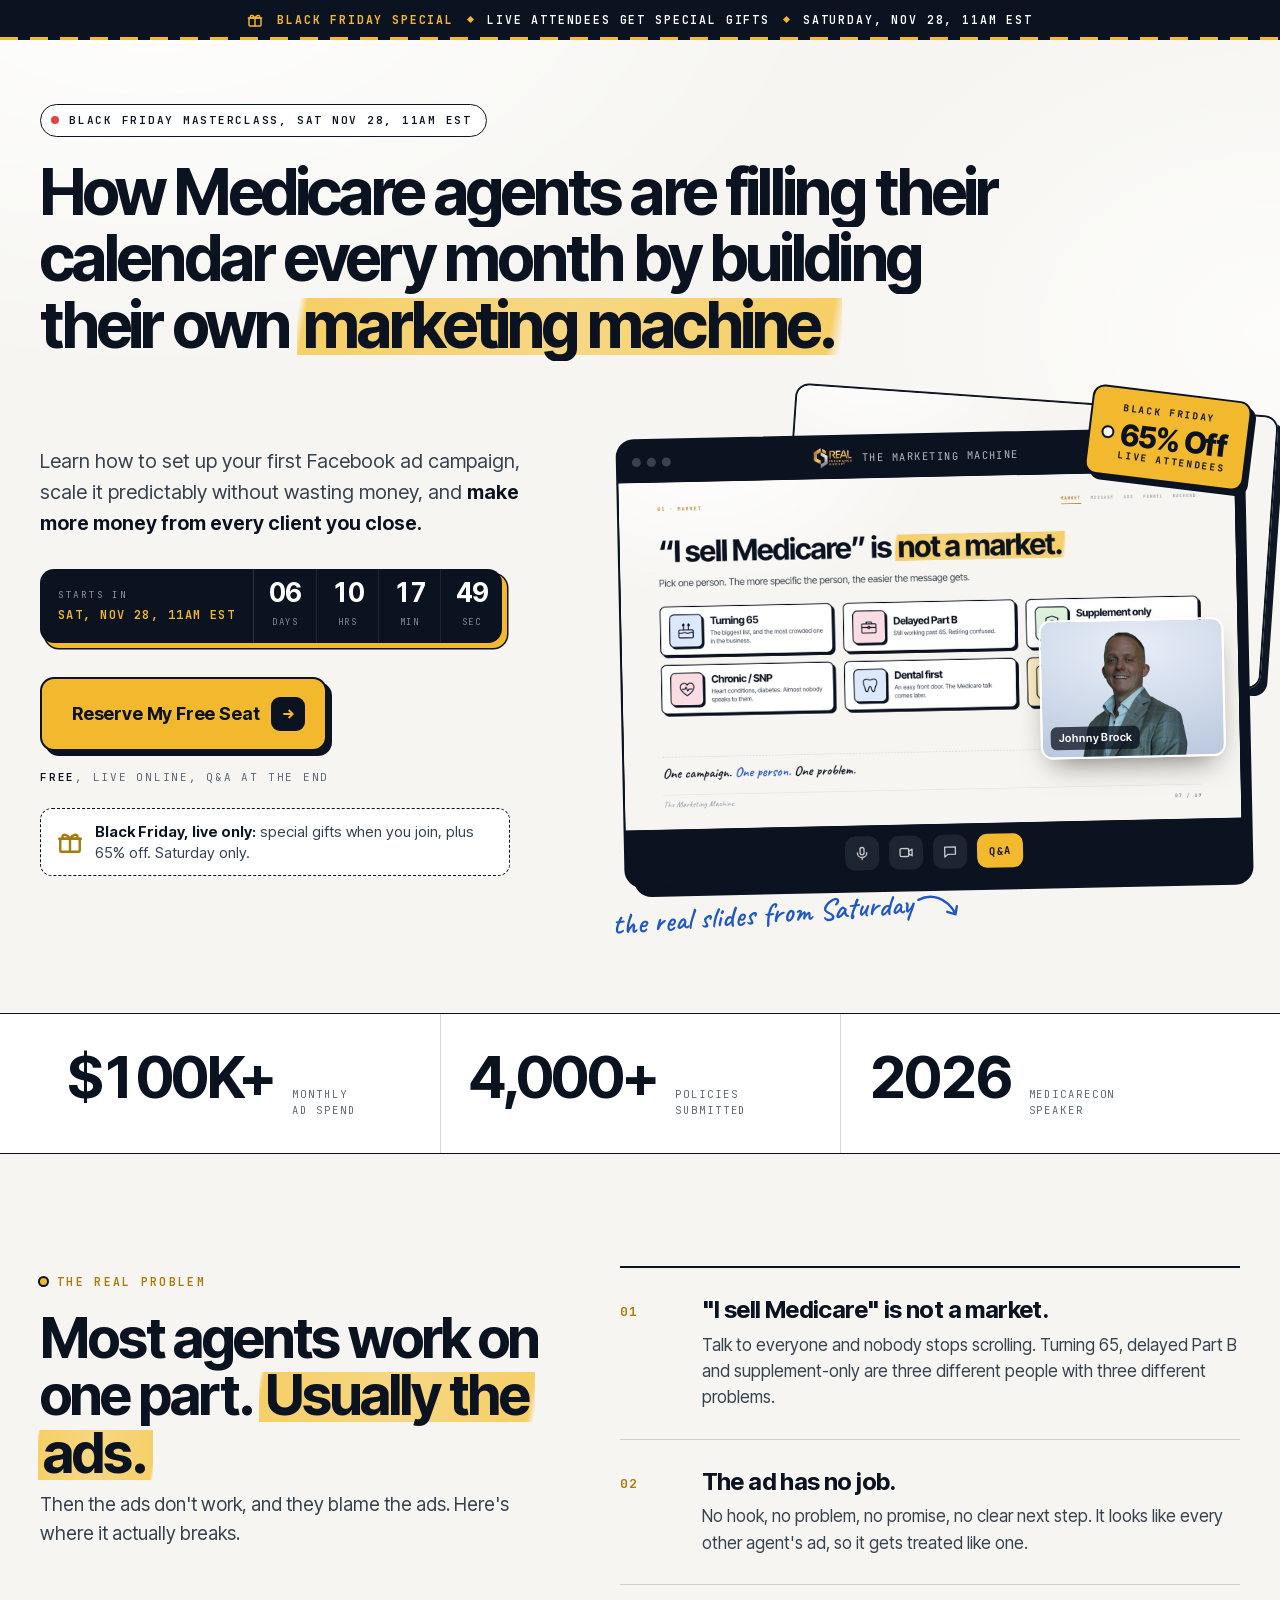
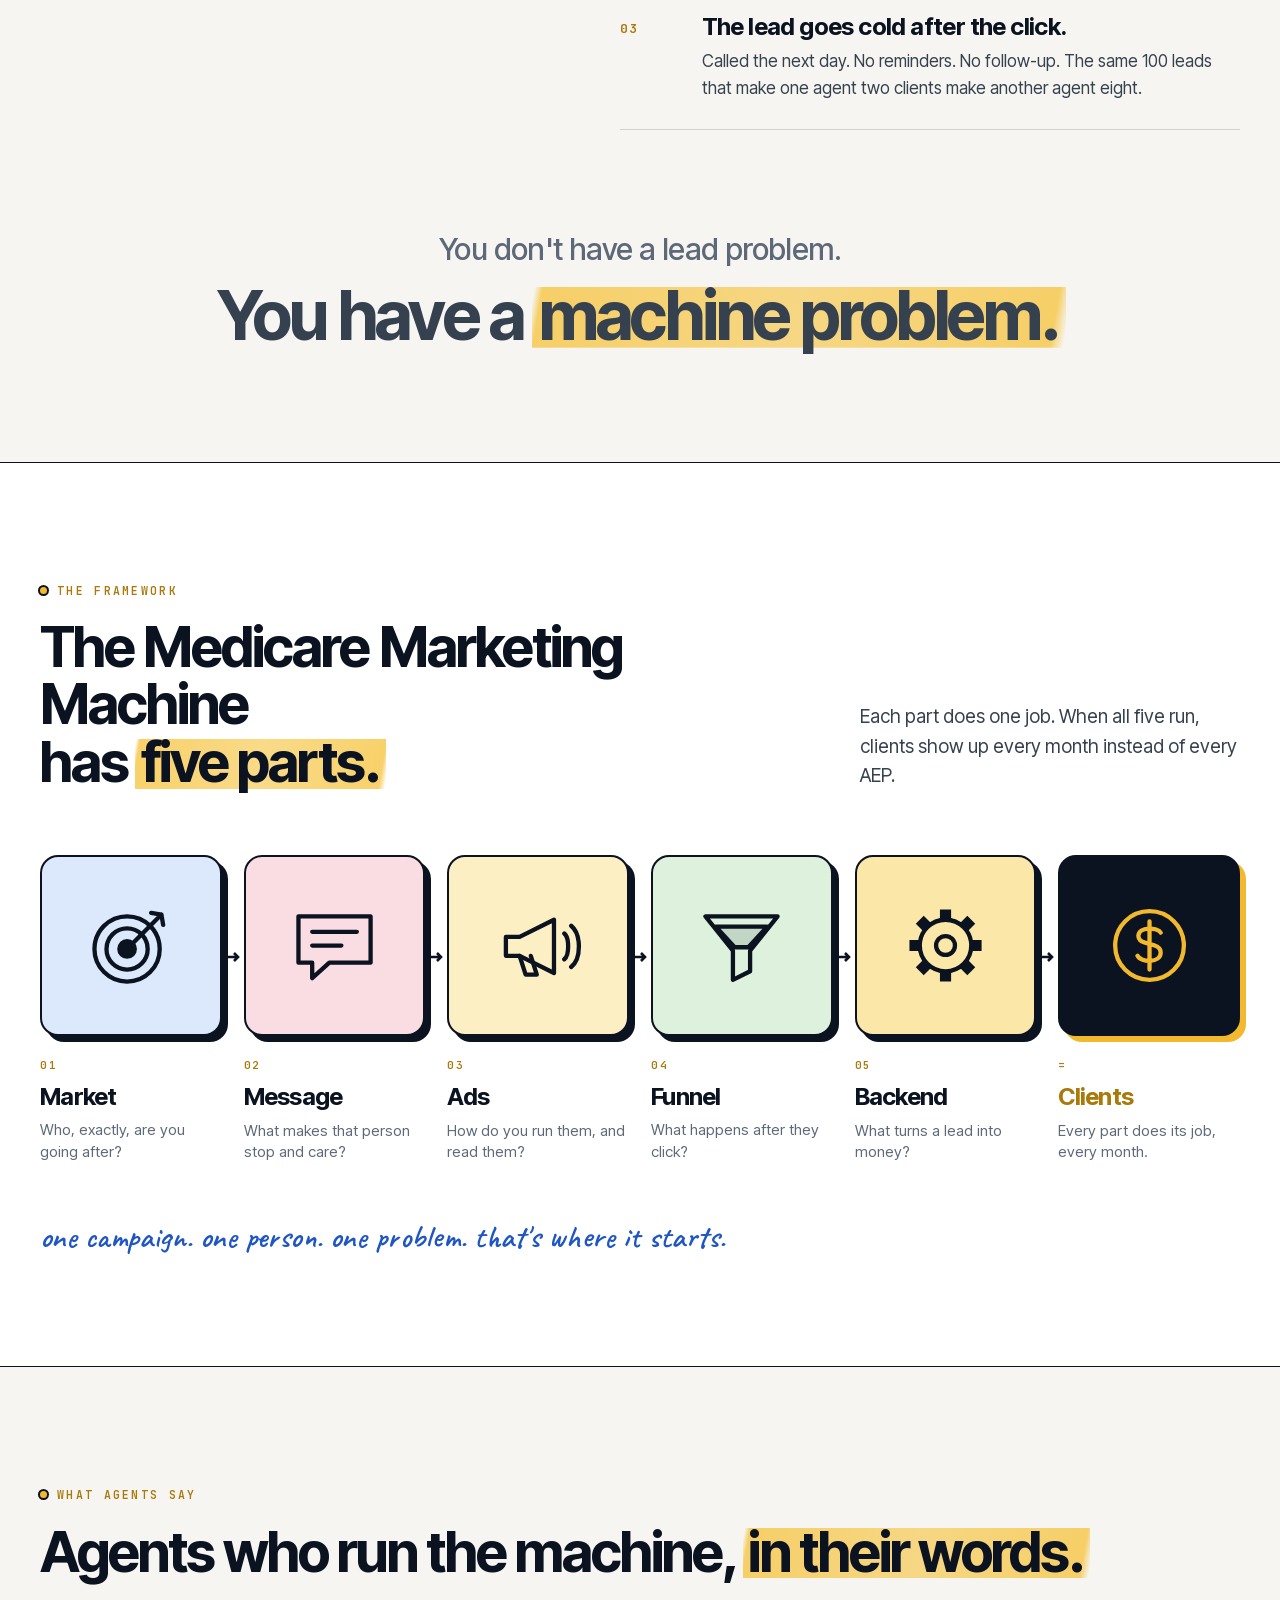
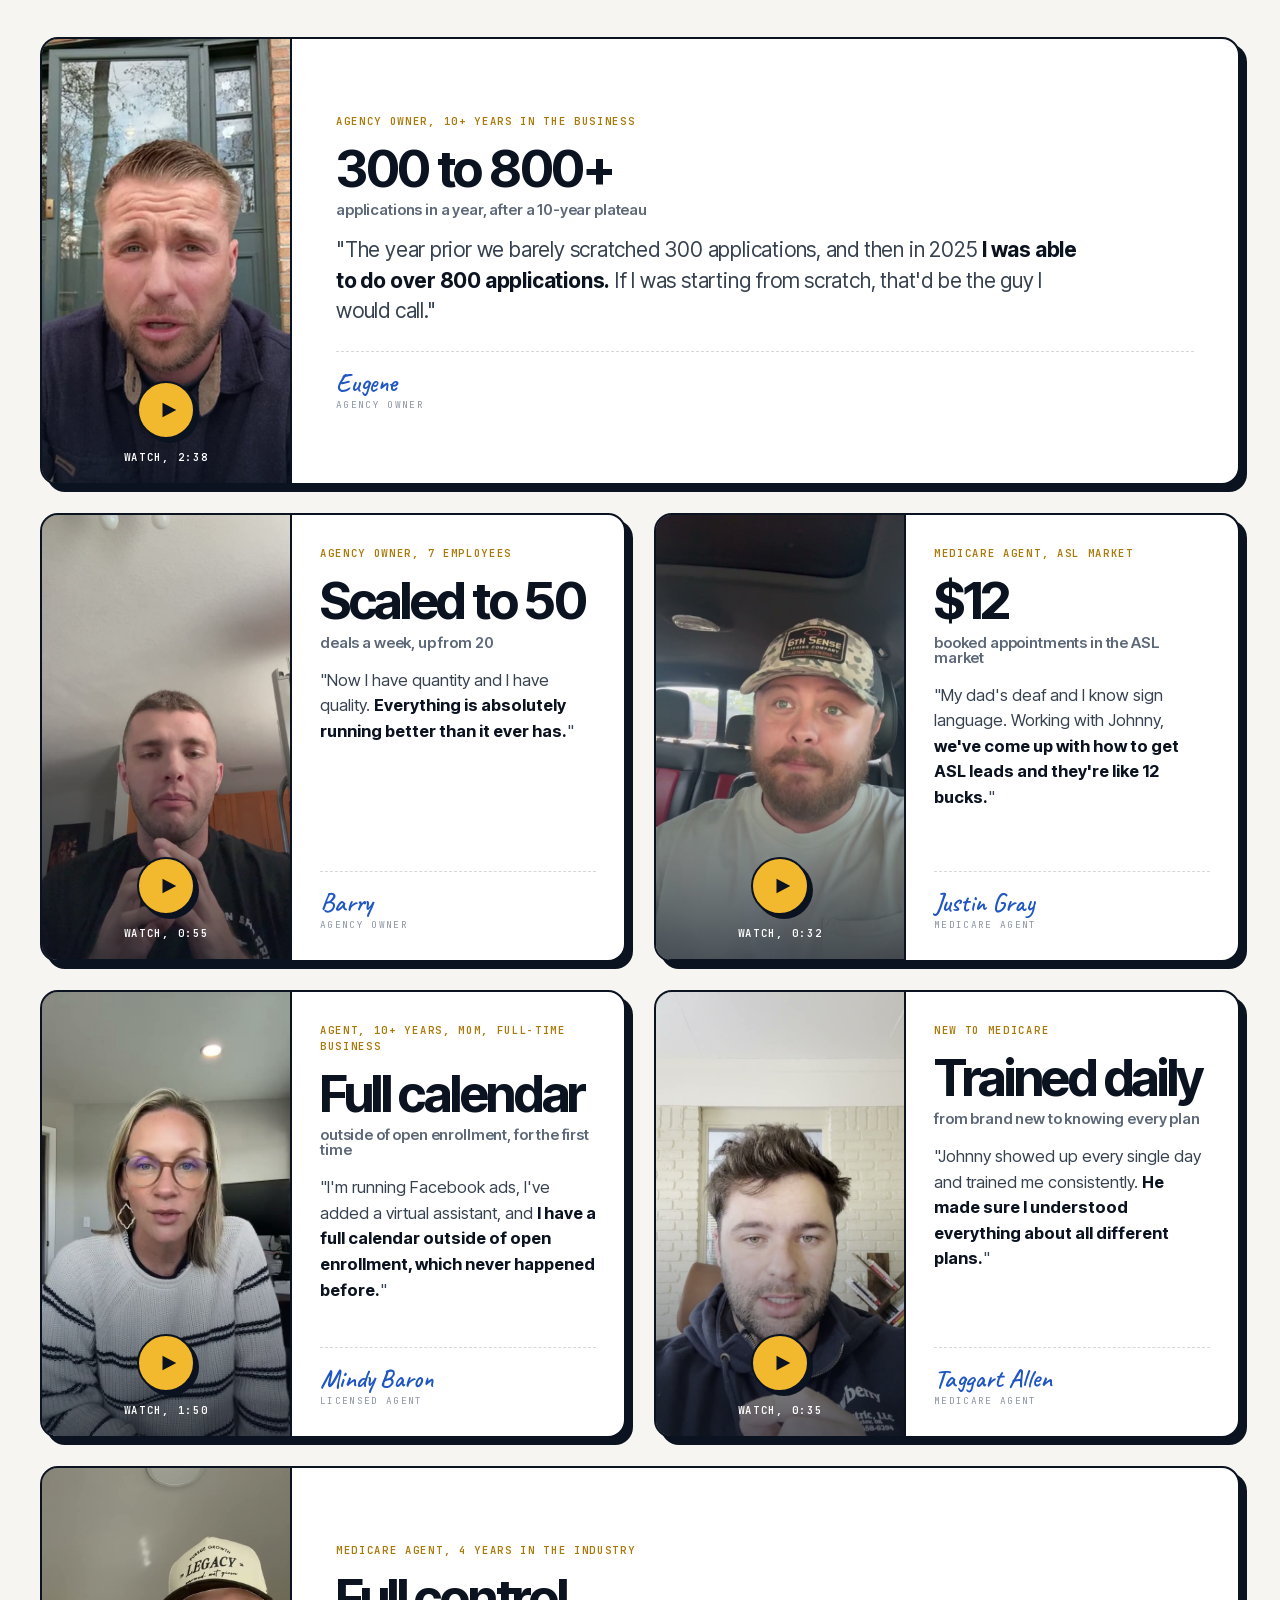
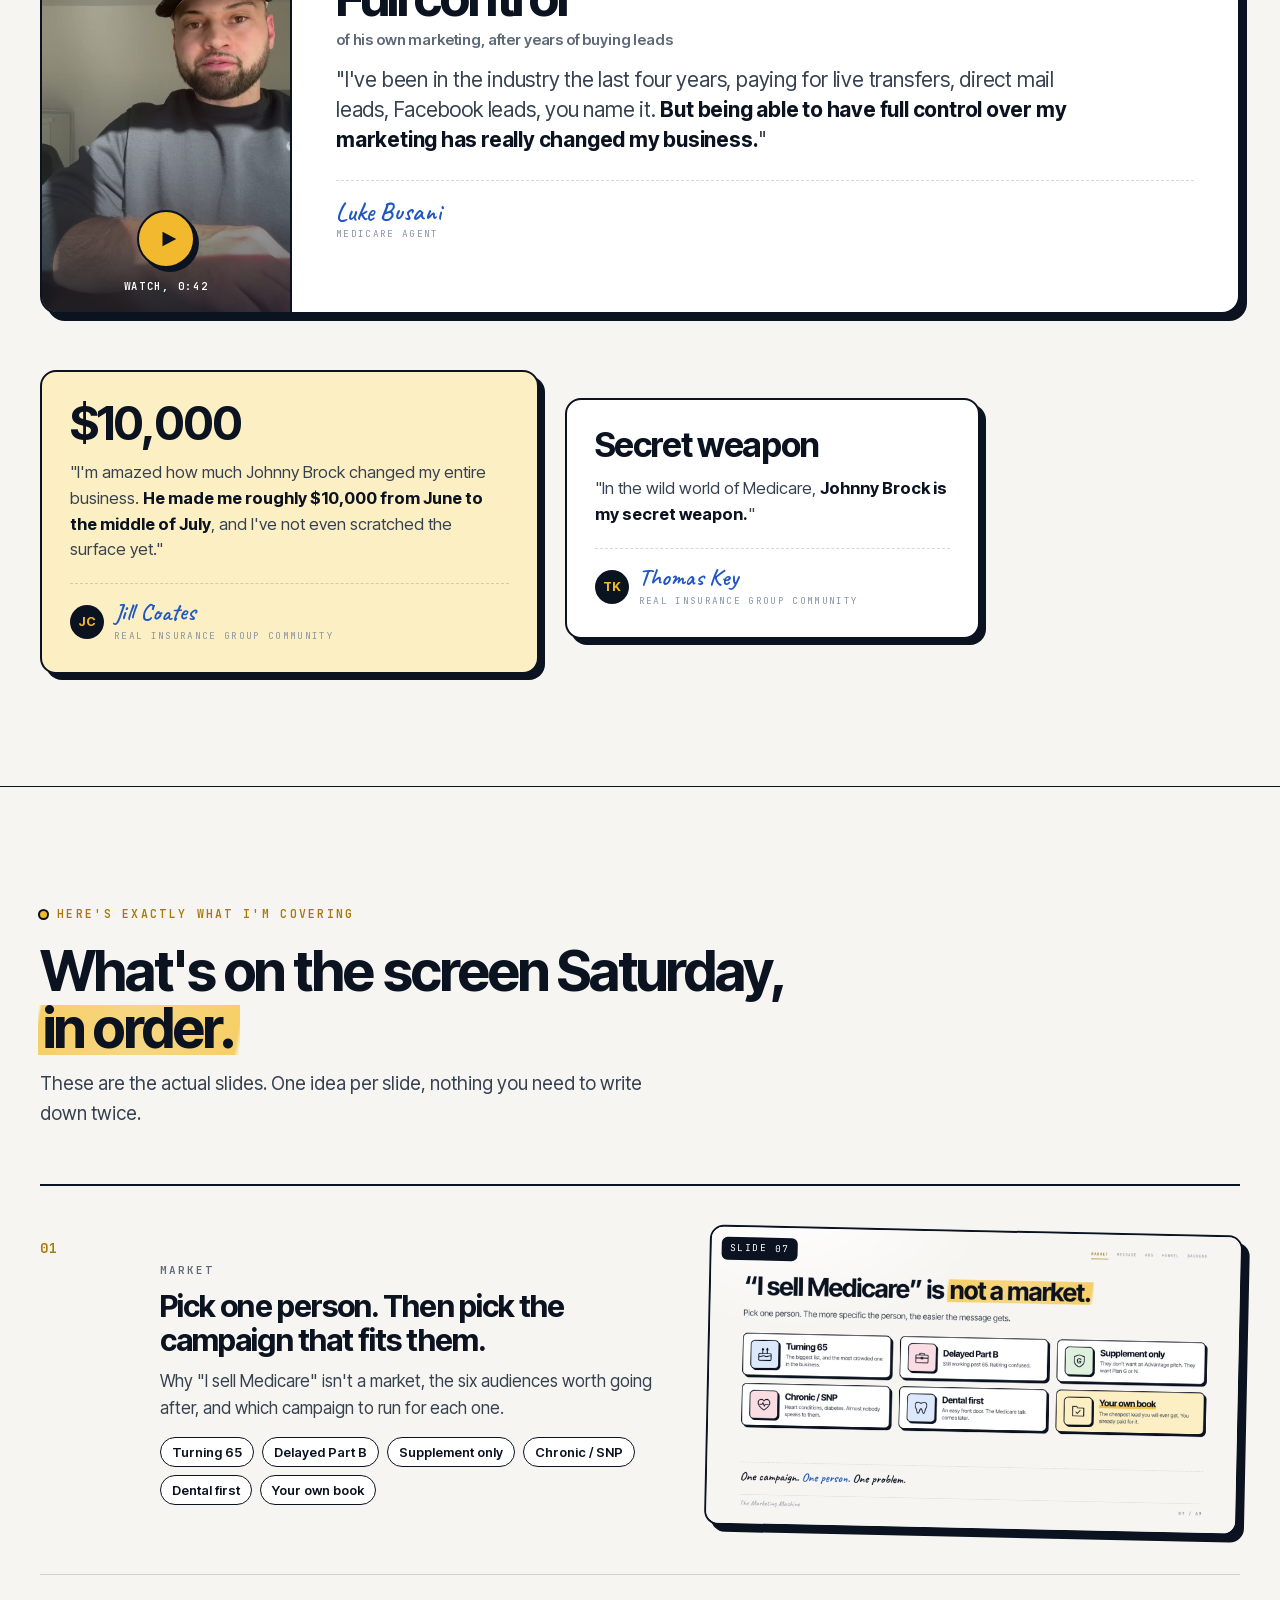
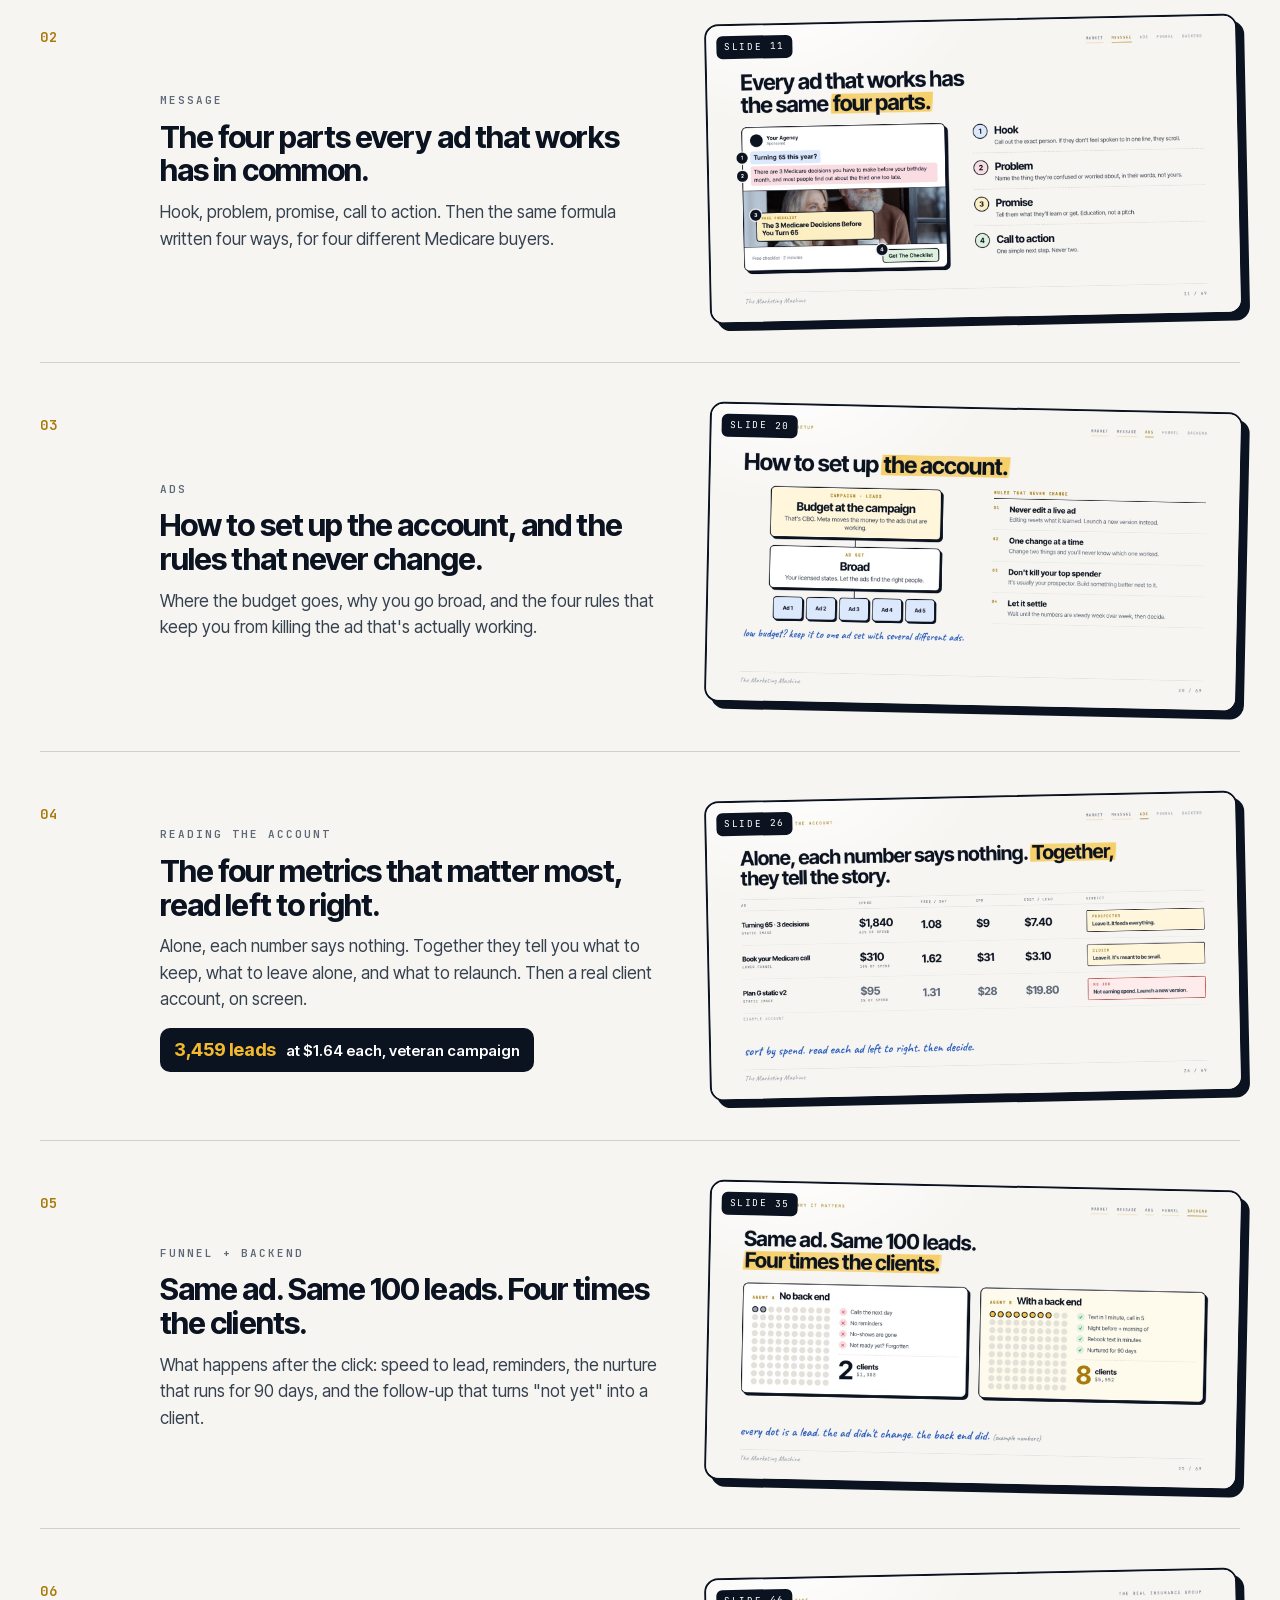
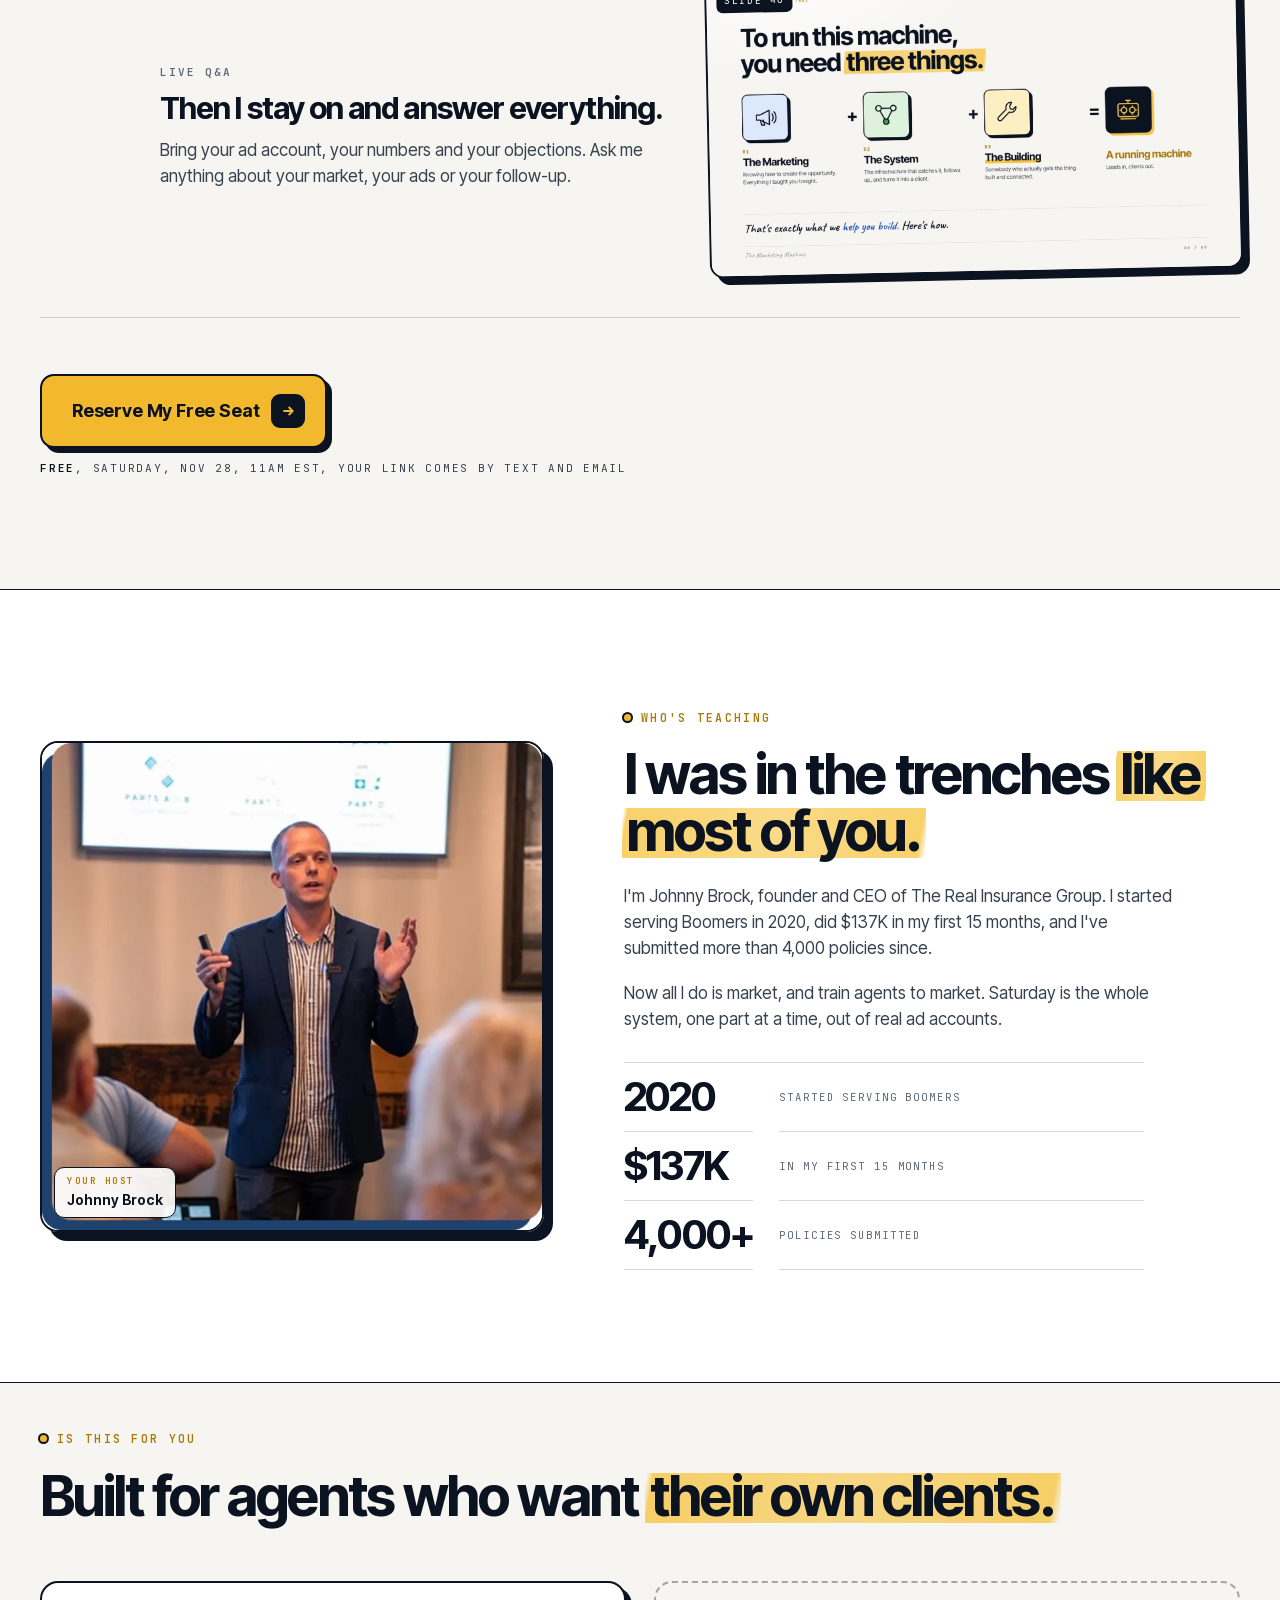
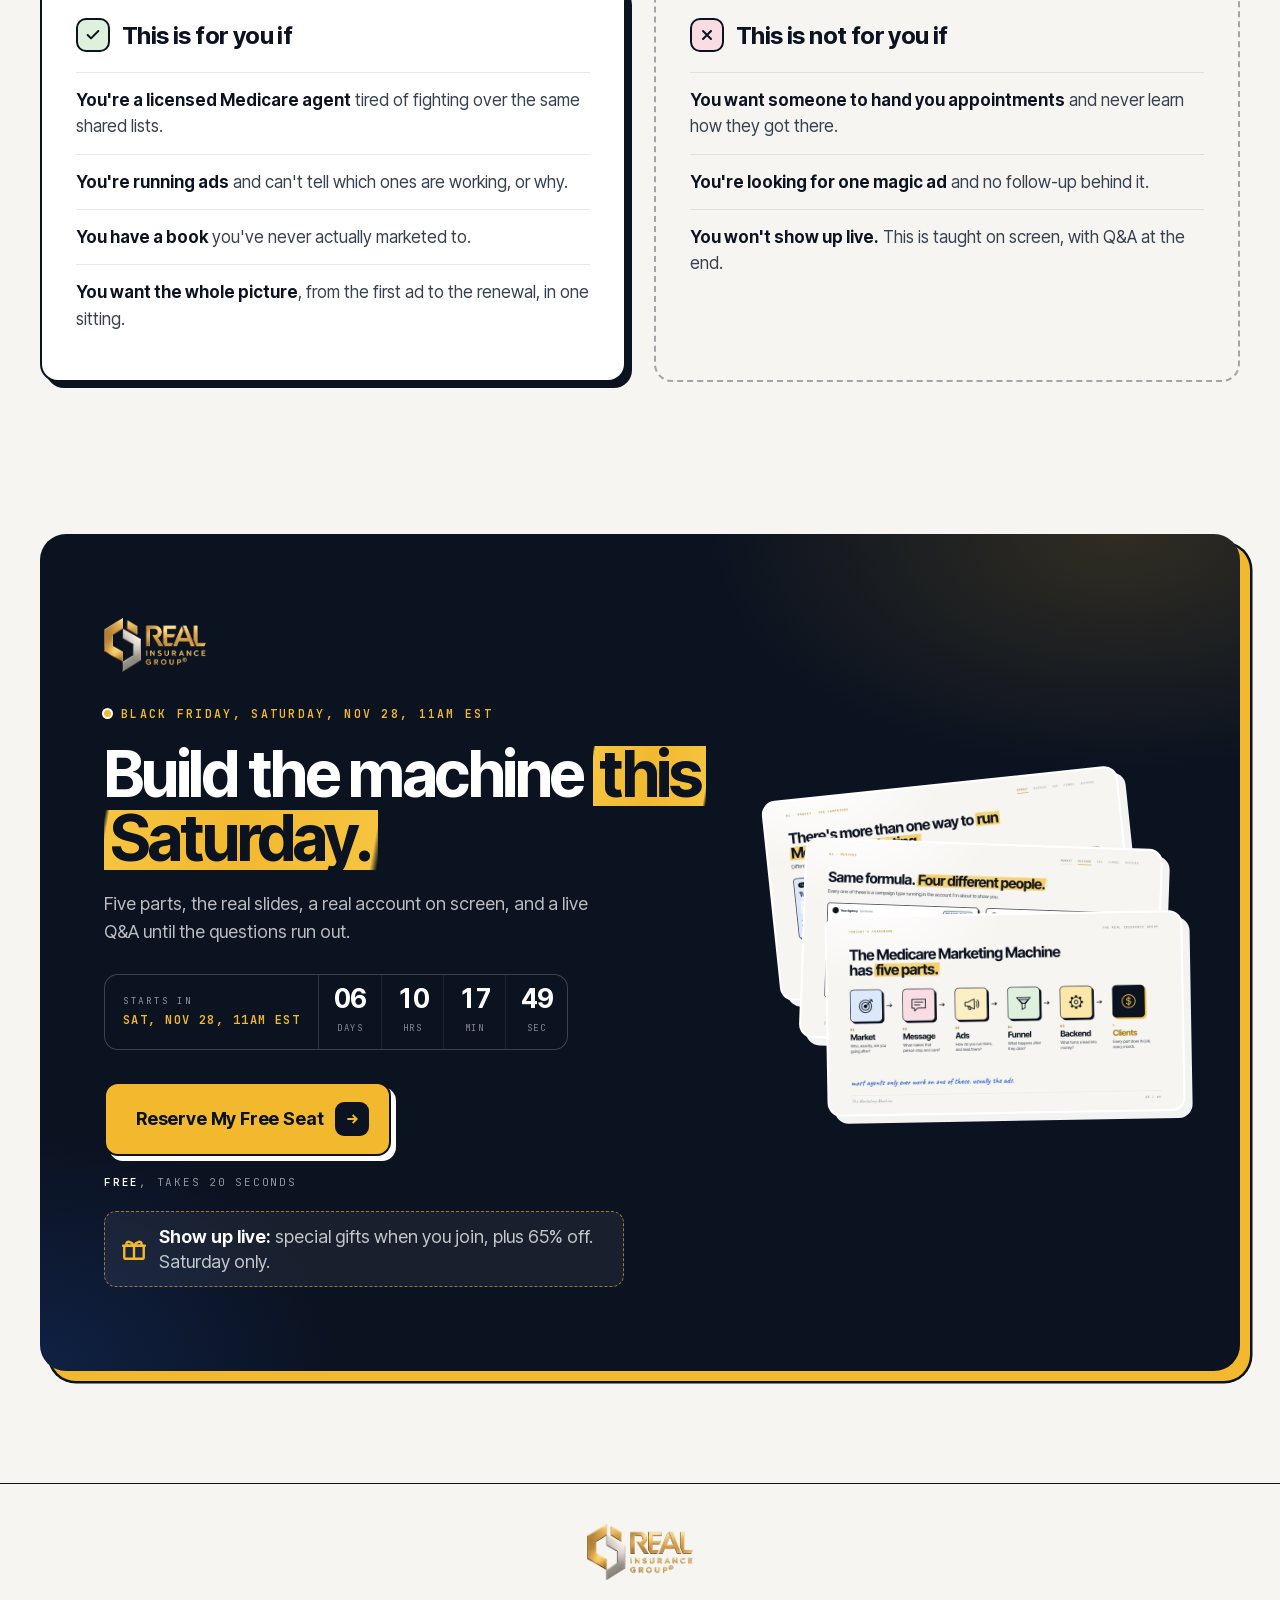
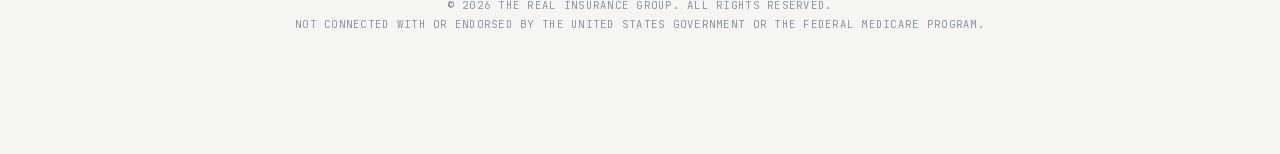
==== commit 2abffdcd: "Black Friday layer: ribbon, 65% off tag, gift notes, Sat Nov 28 date Co-Authored-By: Claude Opus 5.5" ====
--- a/index.html
+++ b/index.html
@@ -3,8 +3,8 @@
 <head>
 <meta charset="utf-8">
 <meta name="viewport" content="width=device-width,initial-scale=1">
-<title>The Marketing Machine | Free Live Masterclass, Saturday 11AM EST</title>
-<meta name="description" content="How Medicare agents are filling their calendar every month by building their own marketing machine. Free live masterclass with Johnny Brock, Saturday 11AM EST.">
+<title>The Marketing Machine | Black Friday Live Masterclass, Saturday, November 28, 11AM EST</title>
+<meta name="description" content="How Medicare agents are filling their calendar every month by building their own marketing machine. Free Black Friday live masterclass with Johnny Brock, Saturday, November 28, 11AM EST.">
 <link rel="preload" href="https://javmartz04-ship-it.github.io/rig-marketing-machine-optin/assets/fonts/InterTight.woff2" as="font" type="font/woff2" crossorigin>
 <style>
 @font-face{font-family:'Inter Tight';src:url(https://javmartz04-ship-it.github.io/rig-marketing-machine-optin/assets/fonts/InterTight.woff2) format('woff2');font-weight:100 900;font-display:swap}
@@ -427,17 +427,46 @@
   .h1 .ln>span{transform:none}
   em.mk{background-size:100% 74%}
 }
+
+/* ===== black friday ===== */
+.bf{background:var(--ink);color:#fff;position:relative;z-index:5;overflow:hidden}
+.bf .in{max-width:1200px;margin:0 auto;padding:11px 20px;display:flex;align-items:center;justify-content:center;gap:14px;flex-wrap:wrap;
+  font-family:var(--mono);font-size:11.5px;letter-spacing:.16em;text-transform:uppercase;font-weight:600;text-align:center}
+.bf .in b{color:var(--yellow);font-weight:700}
+.bf .in svg{width:16px;height:16px;color:var(--yellow);flex:none}
+.bf .sp{width:5px;height:5px;background:var(--yellow);transform:rotate(45deg);flex:none}
+.bf::after{content:"";position:absolute;left:0;right:0;bottom:0;height:3px;background:repeating-linear-gradient(90deg,var(--yellow) 0 18px,transparent 18px 30px)}
+.bftag{position:absolute;z-index:6;right:-14px;top:-18px;transform:rotate(7deg);background:var(--yellow);color:var(--ink);border:2.5px solid var(--ink);
+  border-radius:12px 12px 12px 12px;box-shadow:5px 5px 0 var(--ink);padding:12px 18px 12px 30px;text-align:left;animation:sway 5s ease-in-out infinite;transform-origin:20% 0}
+.bftag::before{content:"";position:absolute;left:11px;top:50%;width:9px;height:9px;margin-top:-5px;border-radius:50%;background:var(--paper);border:2px solid var(--ink)}
+.bftag small{display:block;font-family:var(--mono);font-size:9.5px;letter-spacing:.18em;text-transform:uppercase;font-weight:700}
+.bftag b{display:block;font-size:30px;font-weight:800;letter-spacing:-.04em;line-height:1;margin-top:3px}
+@keyframes sway{0%,100%{transform:rotate(7deg)}50%{transform:rotate(4deg)}}
+.gift{display:flex;align-items:center;gap:12px;margin-top:22px;max-width:470px;background:#fff;border:1.5px dashed var(--ink);border-radius:12px;padding:12px 16px;font-size:15px;color:var(--t2);line-height:1.4}
+.gift svg{width:26px;height:26px;flex:none;color:var(--gold)}
+.gift b{color:var(--t1);font-weight:650}
+.final .gift{background:rgba(255,255,255,.06);border-color:rgba(242,185,46,.6);color:rgba(255,255,255,.75)}
+.final .gift b{color:#fff}
+.final .gift svg{color:var(--yellow)}
+@media (max-width:720px){
+  .bf .in{font-size:9.5px;letter-spacing:.1em;gap:8px;padding:9px 14px}
+  .bf .hide-m{display:none}
+  .bftag{right:-4px;top:-14px;padding:9px 13px 9px 24px}
+  .bftag::before{left:8px}
+  .bftag b{font-size:22px}
+}
 </style>
 </head>
 <body>
 
+<div class="bf" role="note"><div class="in"><svg viewBox="0 0 24 24" fill="none" stroke="currentColor" stroke-width="2.2" stroke-linecap="round" stroke-linejoin="round"><rect x="3" y="9" width="18" height="12" rx="1.5"/><path d="M2 9h20M12 9v12M12 9c-2-4-7-5-7-2s4 2 7 2c3 0 7 1 7-2s-5-2-7 2"/></svg><span><b>Black Friday Special</b></span><span class="sp"></span><span>Live attendees get special gifts</span><span class="sp hide-m"></span><span class="hide-m">Saturday, Nov 28, 11AM EST</span></div></div>
 <main id="top">
 <!-- ===== hero ===== -->
 <section class="hero" id="hero">
   <div class="light"></div>
   <div class="wrap">
     <div class="top">
-      <span class="pill"><span class="dot"></span>Free live masterclass &middot; Saturday 11AM EST</span>
+      <span class="pill"><span class="dot"></span>Black Friday masterclass, Sat Nov 28, 11AM EST</span>
       <h1 class="h1">
         <span class="ln"><span>How Medicare agents are filling their</span></span>
         <span class="ln"><span>calendar every month by building</span></span>
@@ -448,7 +477,7 @@
     <div>
       <p class="sub">Learn how to set up your first Facebook ad campaign, scale it predictably without wasting money, and <b>make more money from every client you close.</b></p>
       <div class="cd" data-cd>
-        <div class="lab"><small data-cd-k>Starts in</small><span>Sat &middot; 11AM EST</span></div>
+        <div class="lab"><small data-cd-k>Starts in</small><span>Sat, Nov 28, 11AM EST</span></div>
         <div class="u"><b data-d>00</b><small>Days</small></div>
         <div class="u"><b data-h>00</b><small>Hrs</small></div>
         <div class="u"><b data-m>00</b><small>Min</small></div>
@@ -456,11 +485,13 @@
       </div>
       <div class="act">
         <button class="btn" data-open>Reserve My Free Seat <span class="bi"><svg width="16" height="16" viewBox="0 0 24 24" fill="none" stroke="currentColor" stroke-width="2.8"><path d="M5 12h14M13 6l6 6-6 6"/></svg></span></button>
-        <p class="risk"><b>Free</b> &nbsp;&middot;&nbsp; Live online &nbsp;&middot;&nbsp; Q&amp;A at the end</p>
+        <p class="risk"><b>Free</b>, live online, Q&amp;A at the end</p>
+        <p class="gift"><svg viewBox="0 0 24 24" fill="none" stroke="currentColor" stroke-width="2.2" stroke-linecap="round" stroke-linejoin="round"><rect x="3" y="9" width="18" height="12" rx="1.5"/><path d="M2 9h20M12 9v12M12 9c-2-4-7-5-7-2s4 2 7 2c3 0 7 1 7-2s-5-2-7 2"/></svg><span><b>Black Friday, live only:</b> special gifts when you join, plus 65% off. Saturday only.</span></p>
       </div>
     </div>
 
     <div class="stage rv d2" aria-label="Preview of the live masterclass">
+      <div class="bftag" aria-label="Black Friday, 65% off for live attendees"><small>Black Friday</small><b>65% Off</b><small>Live attendees</small></div>
       <div class="back"><img src="https://javmartz04-ship-it.github.io/rig-marketing-machine-optin/assets/slides/s01.jpg" alt="Title slide: The Marketing Machine, with Johnny Brock" width="1600" height="900"></div>
       <div class="win">
         <div class="bar"><span class="dots"><i></i><i></i><i></i></span><span class="t"><img src="https://javmartz04-ship-it.github.io/rig-marketing-machine-optin/assets/rig-logo.webp" alt="Real Insurance Group" width="900" height="477">The Marketing Machine</span><span class="lv"><i></i>Live</span></div>
@@ -545,19 +576,19 @@
     <div class="vids">
       <figure class="vc wide rv">
         <div class="vp"><video crossorigin="anonymous" src="https://javmartz04-ship-it.github.io/rig-marketing-machine-optin/assets/video/eugene.mp4" poster="https://javmartz04-ship-it.github.io/rig-marketing-machine-optin/assets/video/eugene.jpg" preload="none" playsinline controlslist="nodownload"><track kind="captions" src="https://javmartz04-ship-it.github.io/rig-marketing-machine-optin/assets/video/eugene.vtt" srclang="en" label="English" default></video>
-          <button class="play" aria-label="Play Eugene's video testimonial"><i><svg viewBox="0 0 24 24"><path d="M6 4l15 8-15 8z"/></svg></i><span>Watch &middot; 2:38</span></button></div>
+          <button class="play" aria-label="Play Eugene's video testimonial"><i><svg viewBox="0 0 24 24"><path d="M6 4l15 8-15 8z"/></svg></i><span>Watch, 2:38</span></button></div>
         <div class="vt">
-          <span class="tg">Agency owner &middot; 10+ years in the business</span>
-          <p class="st">300 &rarr; 800+<small>applications in a year, after a 10-year plateau</small></p>
+          <span class="tg">Agency owner, 10+ years in the business</span>
+          <p class="st">300 to 800+<small>applications in a year, after a 10-year plateau</small></p>
           <blockquote>"The year prior we barely scratched 300 applications, and then in 2025 <b>I was able to do over 800 applications.</b> If I was starting from scratch, that'd be the guy I would call."</blockquote>
           <figcaption class="who">Eugene<small>Agency owner</small></figcaption>
         </div>
       </figure>
       <figure class="vc rv">
         <div class="vp"><video crossorigin="anonymous" src="https://javmartz04-ship-it.github.io/rig-marketing-machine-optin/assets/video/barry.mp4" poster="https://javmartz04-ship-it.github.io/rig-marketing-machine-optin/assets/video/barry.jpg" preload="none" playsinline controlslist="nodownload"><track kind="captions" src="https://javmartz04-ship-it.github.io/rig-marketing-machine-optin/assets/video/barry.vtt" srclang="en" label="English" default></video>
-          <button class="play" aria-label="Play Barry's video testimonial"><i><svg viewBox="0 0 24 24"><path d="M6 4l15 8-15 8z"/></svg></i><span>Watch &middot; 0:55</span></button></div>
+          <button class="play" aria-label="Play Barry's video testimonial"><i><svg viewBox="0 0 24 24"><path d="M6 4l15 8-15 8z"/></svg></i><span>Watch, 0:55</span></button></div>
         <div class="vt">
-          <span class="tg">Agency owner &middot; 7 employees</span>
+          <span class="tg">Agency owner, 7 employees</span>
           <p class="st">Scaled to 50<small>deals a week, up from 20</small></p>
           <blockquote>"Now I have quantity and I have quality. <b>Everything is absolutely running better than it ever has.</b>"</blockquote>
           <figcaption class="who">Barry<small>Agency owner</small></figcaption>
@@ -565,9 +596,9 @@
       </figure>
       <figure class="vc rv d1">
         <div class="vp"><video crossorigin="anonymous" src="https://javmartz04-ship-it.github.io/rig-marketing-machine-optin/assets/video/justin.mp4" poster="https://javmartz04-ship-it.github.io/rig-marketing-machine-optin/assets/video/justin.jpg" preload="none" playsinline controlslist="nodownload"><track kind="captions" src="https://javmartz04-ship-it.github.io/rig-marketing-machine-optin/assets/video/justin.vtt" srclang="en" label="English" default></video>
-          <button class="play" aria-label="Play Justin Gray's video testimonial"><i><svg viewBox="0 0 24 24"><path d="M6 4l15 8-15 8z"/></svg></i><span>Watch &middot; 0:32</span></button></div>
+          <button class="play" aria-label="Play Justin Gray's video testimonial"><i><svg viewBox="0 0 24 24"><path d="M6 4l15 8-15 8z"/></svg></i><span>Watch, 0:32</span></button></div>
         <div class="vt">
-          <span class="tg">Medicare agent &middot; ASL market</span>
+          <span class="tg">Medicare agent, ASL market</span>
           <p class="st">$12<small>booked appointments in the ASL market</small></p>
           <blockquote>"My dad's deaf and I know sign language. Working with Johnny, <b>we've come up with how to get ASL leads and they're like 12 bucks.</b>"</blockquote>
           <figcaption class="who">Justin Gray<small>Medicare agent</small></figcaption>
@@ -575,9 +606,9 @@
       </figure>
       <figure class="vc rv">
         <div class="vp"><video crossorigin="anonymous" src="https://javmartz04-ship-it.github.io/rig-marketing-machine-optin/assets/video/mindy.mp4" poster="https://javmartz04-ship-it.github.io/rig-marketing-machine-optin/assets/video/mindy.jpg" preload="none" playsinline controlslist="nodownload"><track kind="captions" src="https://javmartz04-ship-it.github.io/rig-marketing-machine-optin/assets/video/mindy.vtt" srclang="en" label="English" default></video>
-          <button class="play" aria-label="Play Mindy Baron's video testimonial"><i><svg viewBox="0 0 24 24"><path d="M6 4l15 8-15 8z"/></svg></i><span>Watch &middot; 1:50</span></button></div>
+          <button class="play" aria-label="Play Mindy Baron's video testimonial"><i><svg viewBox="0 0 24 24"><path d="M6 4l15 8-15 8z"/></svg></i><span>Watch, 1:50</span></button></div>
         <div class="vt">
-          <span class="tg">Agent &middot; 10+ years, mom, full-time business</span>
+          <span class="tg">Agent, 10+ years, mom, full-time business</span>
           <p class="st">Full calendar<small>outside of open enrollment, for the first time</small></p>
           <blockquote>"I'm running Facebook ads, I've added a virtual assistant, and <b>I have a full calendar outside of open enrollment, which never happened before.</b>"</blockquote>
           <figcaption class="who">Mindy Baron<small>Licensed agent</small></figcaption>
@@ -585,7 +616,7 @@
       </figure>
       <figure class="vc rv d1">
         <div class="vp"><video crossorigin="anonymous" src="https://javmartz04-ship-it.github.io/rig-marketing-machine-optin/assets/video/taggart.mp4" poster="https://javmartz04-ship-it.github.io/rig-marketing-machine-optin/assets/video/taggart.jpg" preload="none" playsinline controlslist="nodownload"><track kind="captions" src="https://javmartz04-ship-it.github.io/rig-marketing-machine-optin/assets/video/taggart.vtt" srclang="en" label="English" default></video>
-          <button class="play" aria-label="Play Taggart Allen's video testimonial"><i><svg viewBox="0 0 24 24"><path d="M6 4l15 8-15 8z"/></svg></i><span>Watch &middot; 0:35</span></button></div>
+          <button class="play" aria-label="Play Taggart Allen's video testimonial"><i><svg viewBox="0 0 24 24"><path d="M6 4l15 8-15 8z"/></svg></i><span>Watch, 0:35</span></button></div>
         <div class="vt">
           <span class="tg">New to Medicare</span>
           <p class="st">Trained daily<small>from brand new to knowing every plan</small></p>
@@ -595,16 +626,16 @@
       </figure>
       <figure class="vc wide rv">
         <div class="vp"><video crossorigin="anonymous" src="https://javmartz04-ship-it.github.io/rig-marketing-machine-optin/assets/video/luke.mp4" poster="https://javmartz04-ship-it.github.io/rig-marketing-machine-optin/assets/video/luke.jpg" preload="none" playsinline controlslist="nodownload"><track kind="captions" src="https://javmartz04-ship-it.github.io/rig-marketing-machine-optin/assets/video/luke.vtt" srclang="en" label="English" default></video>
-          <button class="play" aria-label="Play Luke Busani's video testimonial"><i><svg viewBox="0 0 24 24"><path d="M6 4l15 8-15 8z"/></svg></i><span>Watch &middot; 0:42</span></button></div>
+          <button class="play" aria-label="Play Luke Busani's video testimonial"><i><svg viewBox="0 0 24 24"><path d="M6 4l15 8-15 8z"/></svg></i><span>Watch, 0:42</span></button></div>
         <div class="vt">
-          <span class="tg">Medicare agent &middot; 4 years in the industry</span>
+          <span class="tg">Medicare agent, 4 years in the industry</span>
           <p class="st">Full control<small>of his own marketing, after years of buying leads</small></p>
           <blockquote>"I've been in the industry the last four years, paying for live transfers, direct mail leads, Facebook leads, you name it. <b>But being able to have full control over my marketing has really changed my business.</b>"</blockquote>
           <figcaption class="who">Luke Busani<small>Medicare agent</small></figcaption>
         </div>
       </figure>
     </div>
-    <p class="swipe hand">swipe for all 6 stories &rarr;</p>
+    <p class="swipe hand">swipe for all 6 stories</p>
     <div class="qs">
       <figure class="q rv"><p class="big">$10,000</p><blockquote>"I'm amazed how much Johnny Brock changed my entire business. <b>He made me roughly $10,000 from June to the middle of July</b>, and I've not even scratched the surface yet."</blockquote><figcaption class="who"><i>JC</i><div><span>Jill Coates</span><small>Real Insurance Group community</small></div></figcaption></figure>
       <figure class="q rv d1"><p class="big">Secret weapon</p><blockquote>"In the wild world of Medicare, <b>Johnny Brock is my secret weapon.</b>"</blockquote><figcaption class="who"><i>TK</i><div><span>Thomas Key</span><small>Real Insurance Group community</small></div></figcaption></figure>
@@ -655,7 +686,7 @@
           <span class="part-l">Reading the account</span>
           <h3>The four metrics that matter most, read left to right.</h3>
           <p>Alone, each number says nothing. Together they tell you what to keep, what to leave alone, and what to relaunch. Then a real client account, on screen.</p>
-          <span class="proofline"><b>3,459 leads</b> at $1.64 each &middot; veteran campaign</span>
+          <span class="proofline"><b>3,459 leads</b> at $1.64 each, veteran campaign</span>
         </div>
         <div class="slide rv d2"><span class="tag">Slide 26</span><img src="https://javmartz04-ship-it.github.io/rig-marketing-machine-optin/assets/slides/s26.jpg" alt="Slide: alone each number says nothing, together they tell the story" width="1600" height="900"></div>
       </div>
@@ -680,7 +711,7 @@
     </div>
     <div class="cta rv">
       <button class="btn" data-open>Reserve My Free Seat <span class="bi"><svg width="16" height="16" viewBox="0 0 24 24" fill="none" stroke="currentColor" stroke-width="2.8"><path d="M5 12h14M13 6l6 6-6 6"/></svg></span></button>
-      <p class="risk"><b>Free</b> &nbsp;&middot;&nbsp; Saturday 11AM EST &nbsp;&middot;&nbsp; Your link comes by text and email</p>
+      <p class="risk"><b>Free</b>, Saturday, Nov 28, 11AM EST, your link comes by text and email</p>
     </div>
   </div>
 </section>
@@ -736,11 +767,11 @@
     <div class="box">
       <div style="position:relative">
         <img class="flogo" src="https://javmartz04-ship-it.github.io/rig-marketing-machine-optin/assets/rig-logo.webp" alt="Real Insurance Group" width="900" height="477">
-        <span class="k">Saturday &middot; 11AM EST</span>
+        <span class="k">Black Friday, Saturday, Nov 28, 11AM EST</span>
         <h2>Build the machine <em>this Saturday.</em></h2>
         <p>Five parts, the real slides, a real account on screen, and a live Q&amp;A until the questions run out.</p>
         <div class="cd" data-cd>
-          <div class="lab"><small data-cd-k>Starts in</small><span>Sat &middot; 11AM EST</span></div>
+          <div class="lab"><small data-cd-k>Starts in</small><span>Sat, Nov 28, 11AM EST</span></div>
           <div class="u"><b data-d>00</b><small>Days</small></div>
           <div class="u"><b data-h>00</b><small>Hrs</small></div>
           <div class="u"><b data-m>00</b><small>Min</small></div>
@@ -748,7 +779,8 @@
         </div>
         <div style="margin-top:32px">
           <button class="btn" data-open>Reserve My Free Seat <span class="bi"><svg width="16" height="16" viewBox="0 0 24 24" fill="none" stroke="currentColor" stroke-width="2.8"><path d="M5 12h14M13 6l6 6-6 6"/></svg></span></button>
-          <p class="risk"><b>Free</b> &nbsp;&middot;&nbsp; Takes 20 seconds</p>
+          <p class="risk"><b>Free</b>, takes 20 seconds</p>
+          <p class="gift"><svg viewBox="0 0 24 24" fill="none" stroke="currentColor" stroke-width="2.2" stroke-linecap="round" stroke-linejoin="round"><rect x="3" y="9" width="18" height="12" rx="1.5"/><path d="M2 9h20M12 9v12M12 9c-2-4-7-5-7-2s4 2 7 2c3 0 7 1 7-2s-5-2-7 2"/></svg><span><b>Show up live:</b> special gifts when you join, plus 65% off. Saturday only.</span></p>
         </div>
       </div>
       <div class="stack" aria-hidden="true">
@@ -779,7 +811,7 @@
     <button class="x" data-close aria-label="Close"><svg width="15" height="15" viewBox="0 0 24 24" fill="none" stroke="currentColor" stroke-width="2.6"><path d="M18 6L6 18M6 6l12 12"/></svg></button>
     <div class="mo-rail">
       <span class="k">Your seat</span>
-      <h4>The Marketing Machine<br>Saturday &middot; 11AM EST</h4>
+      <h4>The Marketing Machine<br>Saturday, Nov 28, 11AM EST</h4>
       <div class="mini"><img src="https://javmartz04-ship-it.github.io/rig-marketing-machine-optin/assets/slides/s05.jpg" alt="" width="1600" height="900"></div>
       <ul>
         <li><svg width="14" height="14" viewBox="0 0 24 24" fill="none" stroke="#A9790A" stroke-width="3"><path d="M20 6L9 17l-5-5"/></svg>The five parts of the Medicare Marketing Machine</li>
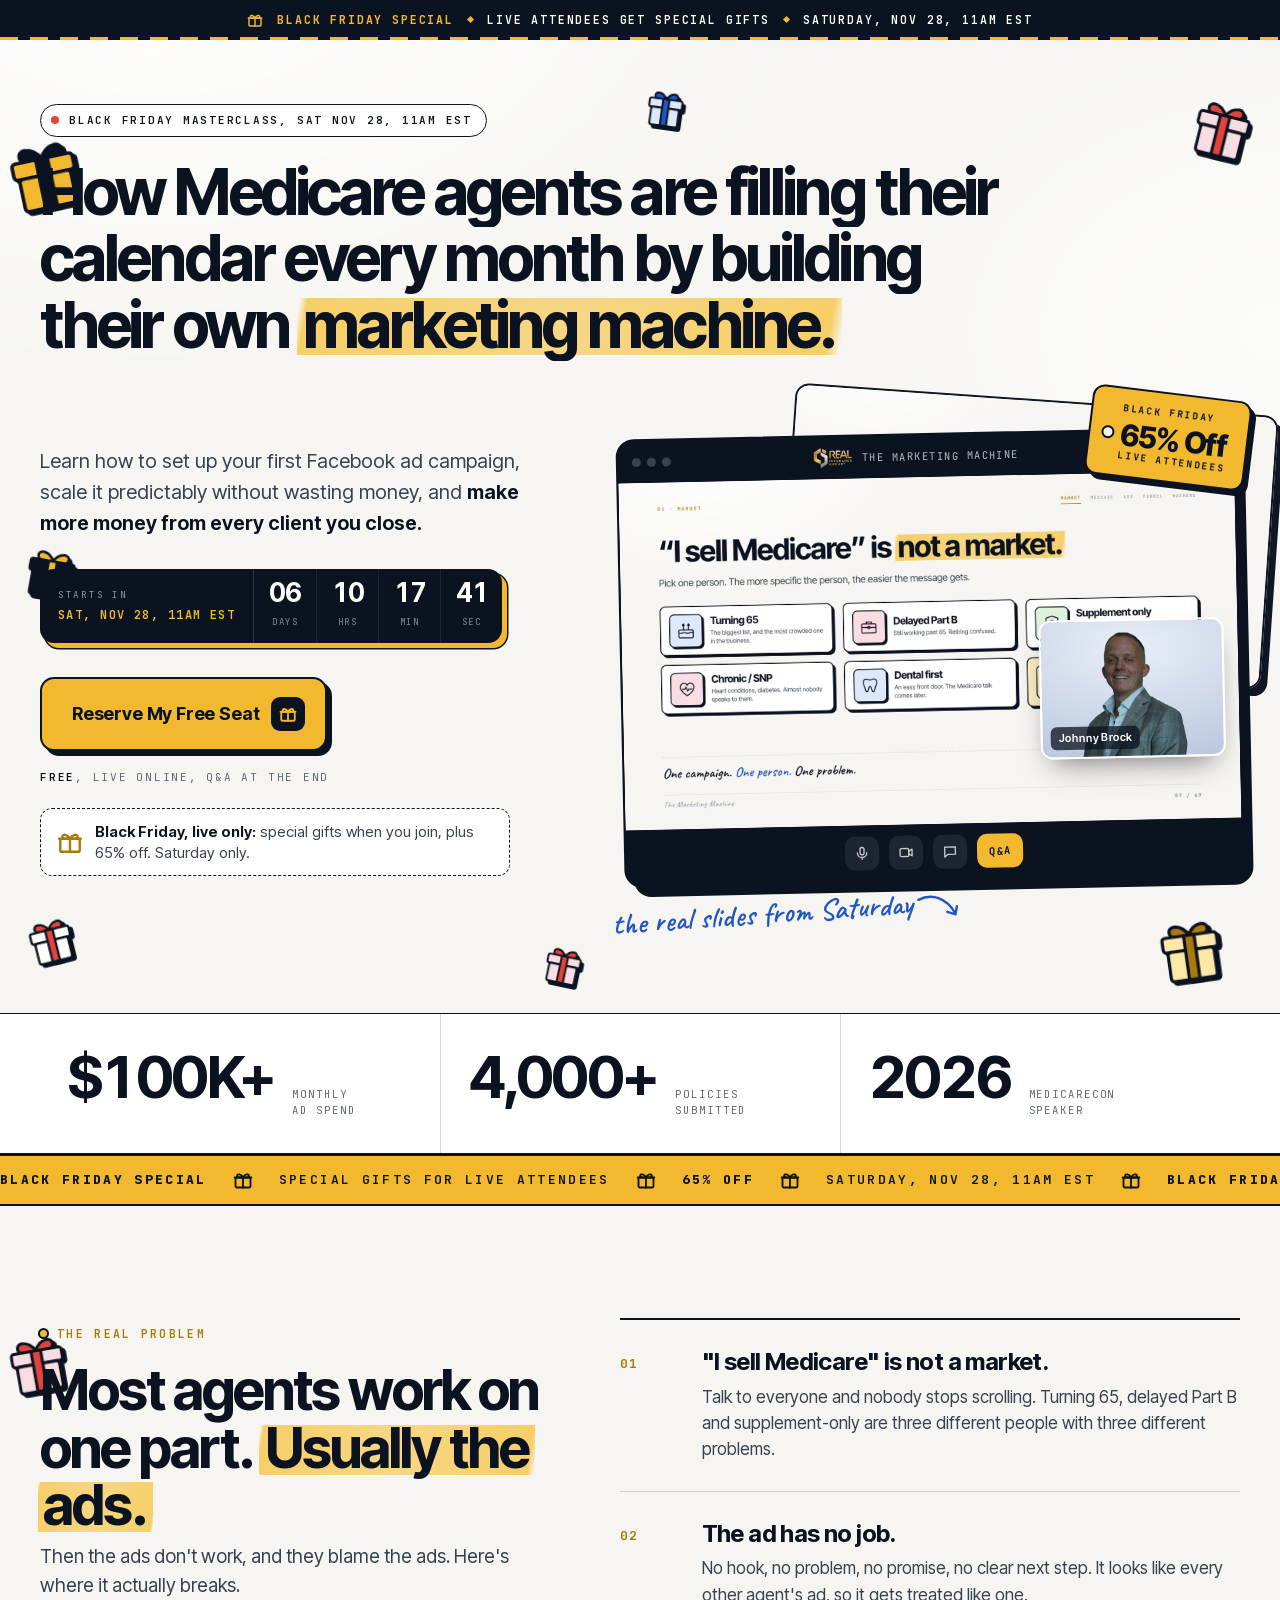
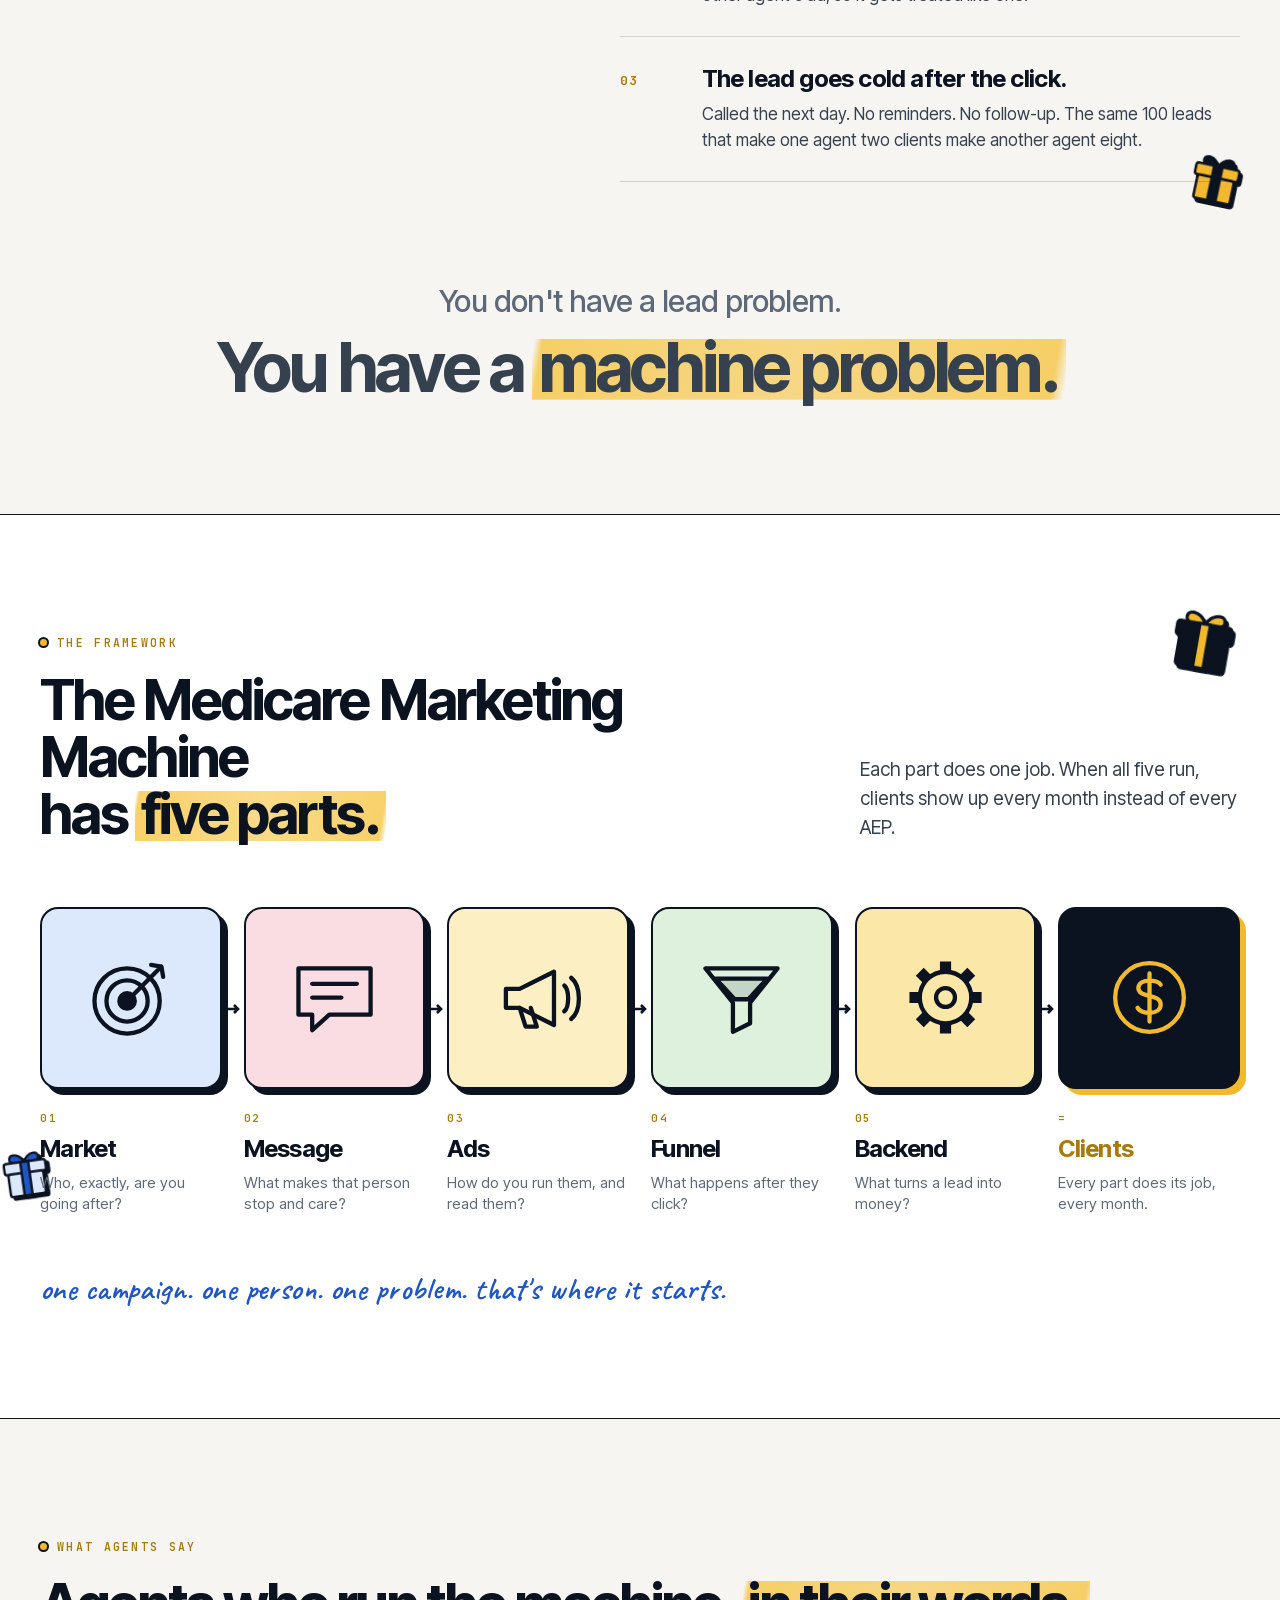
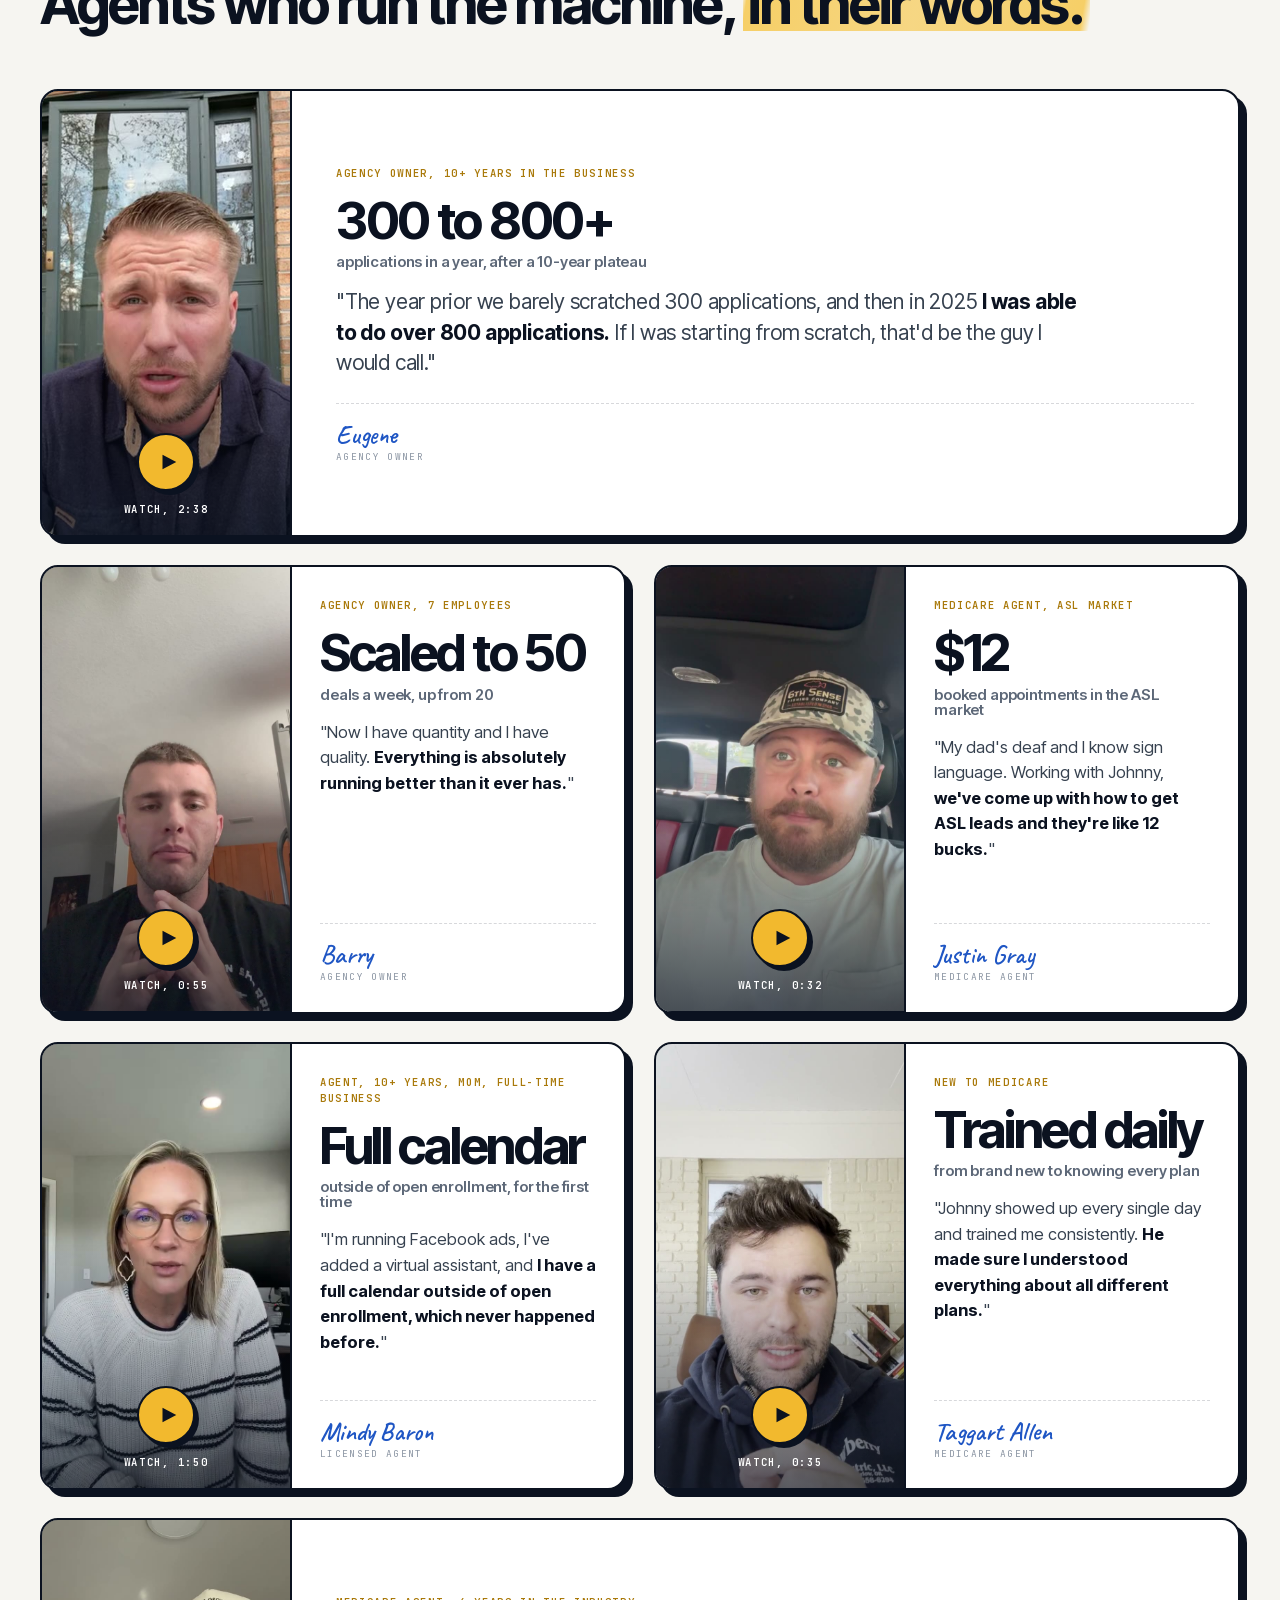
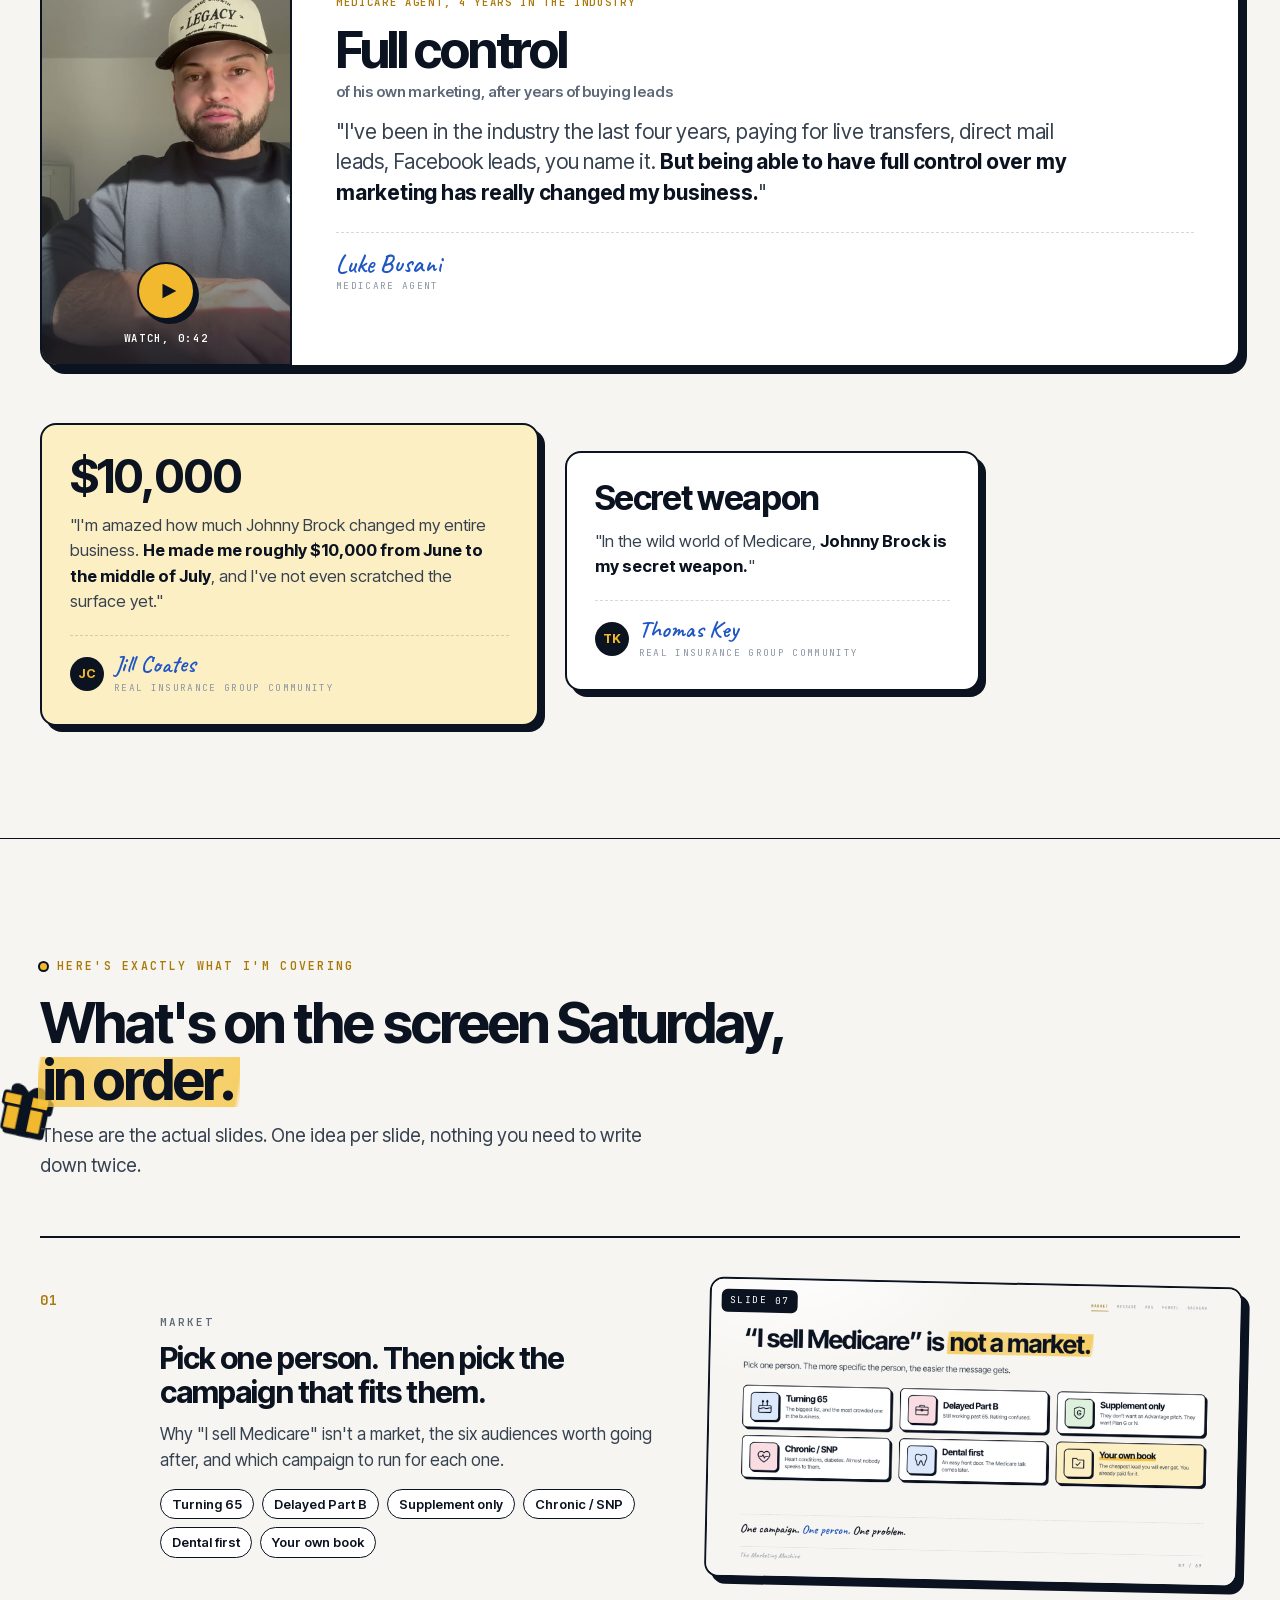
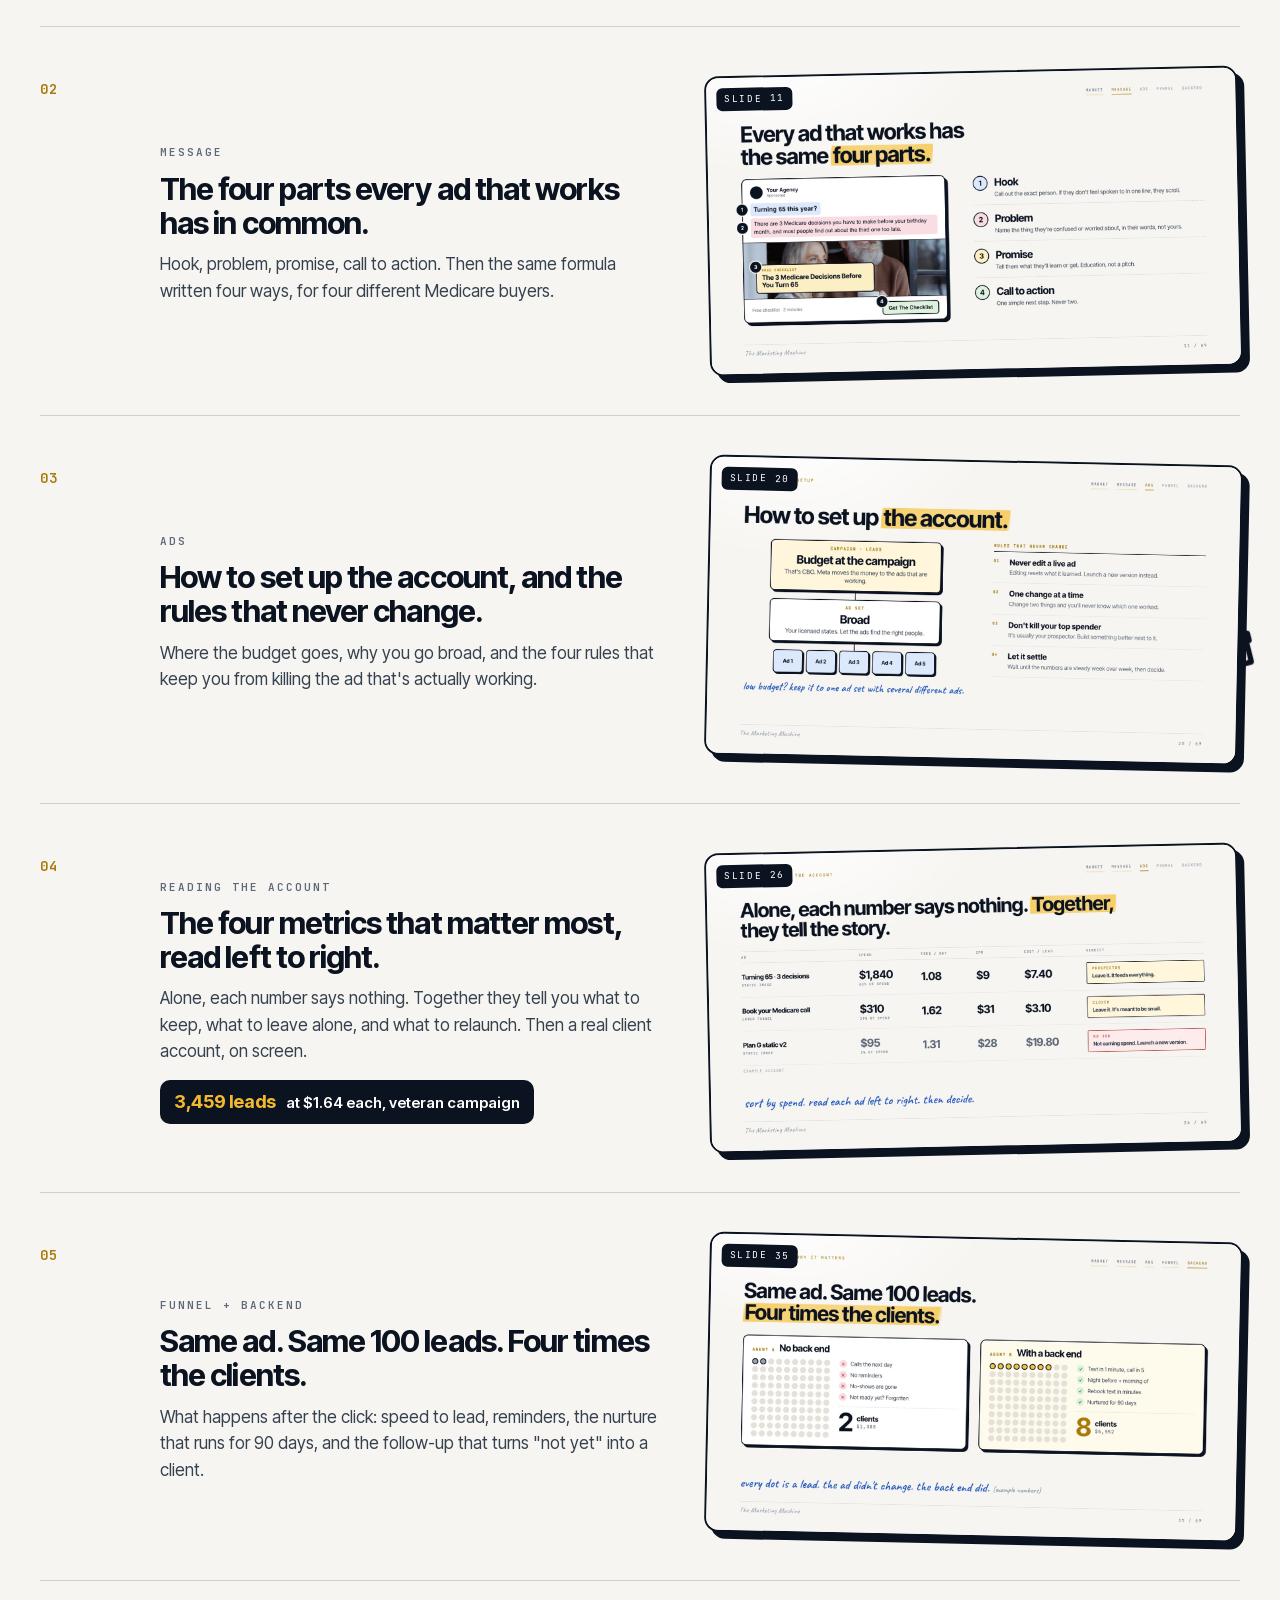
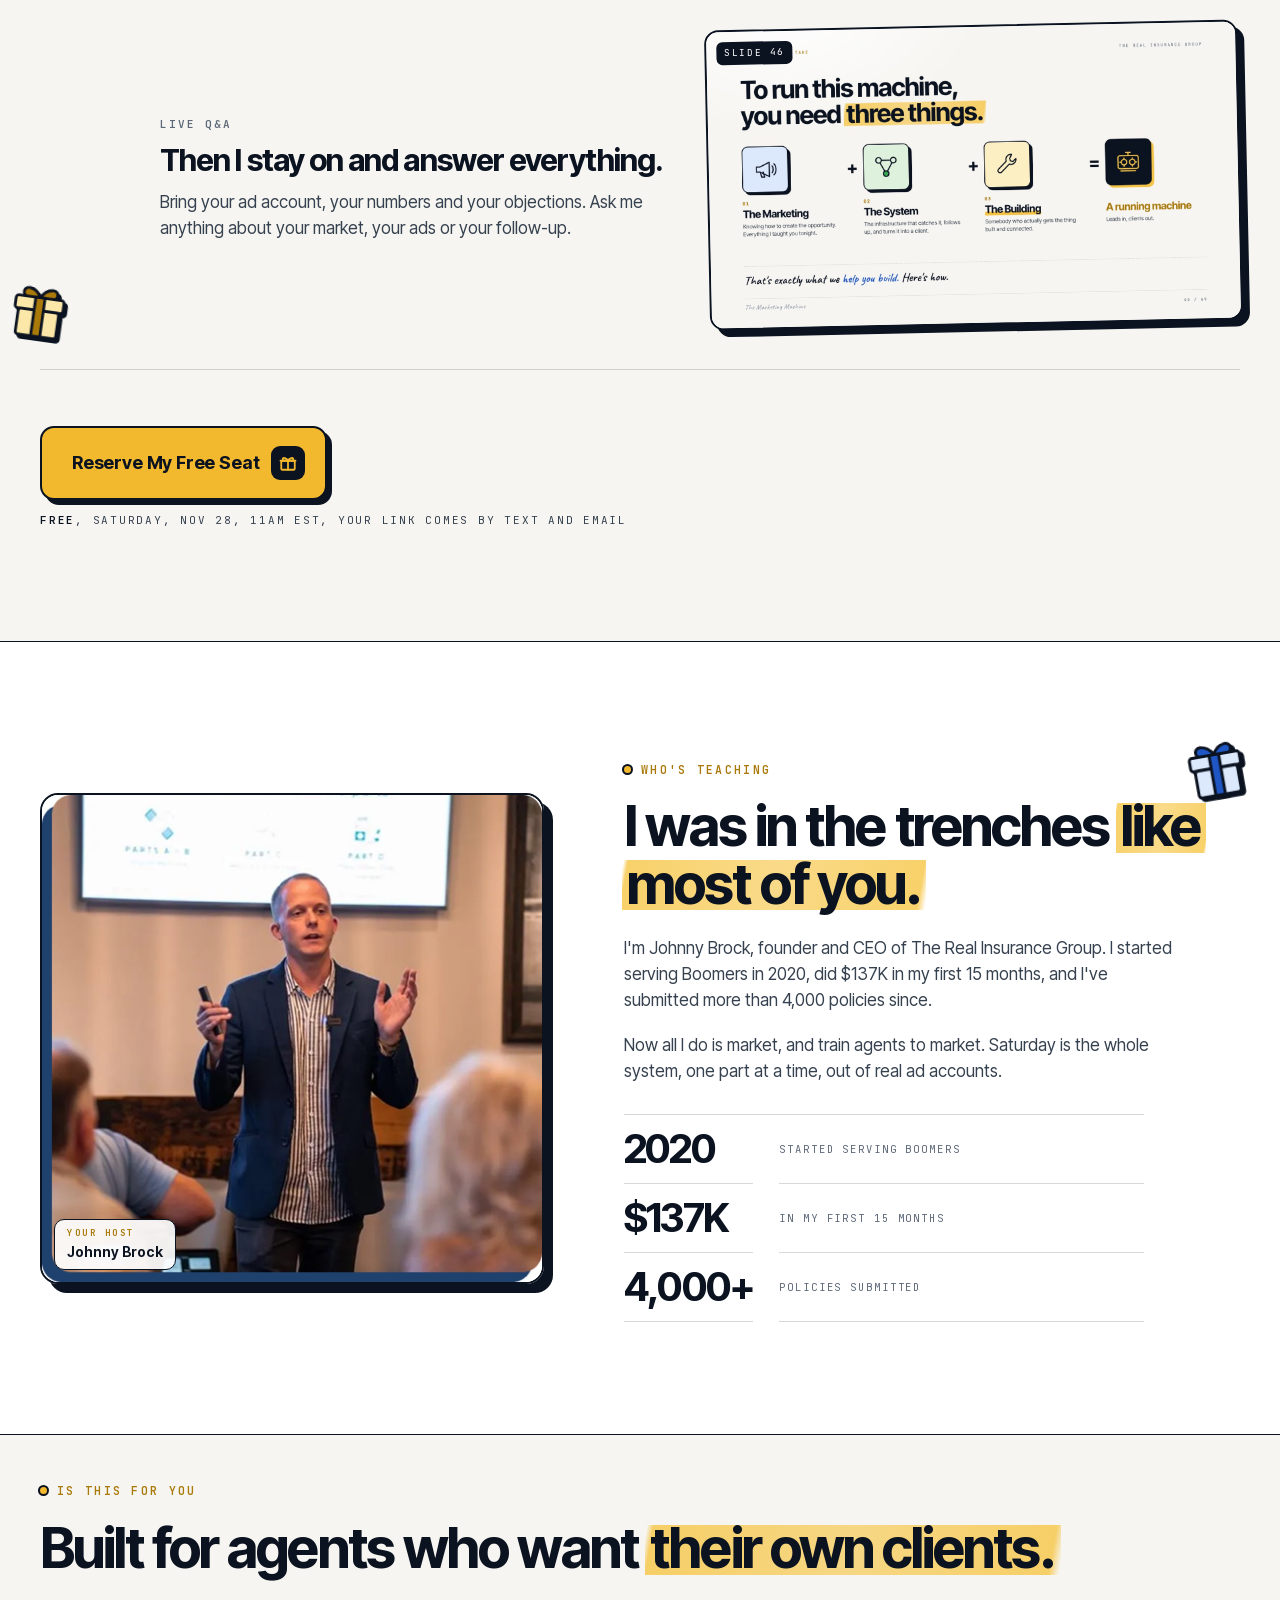
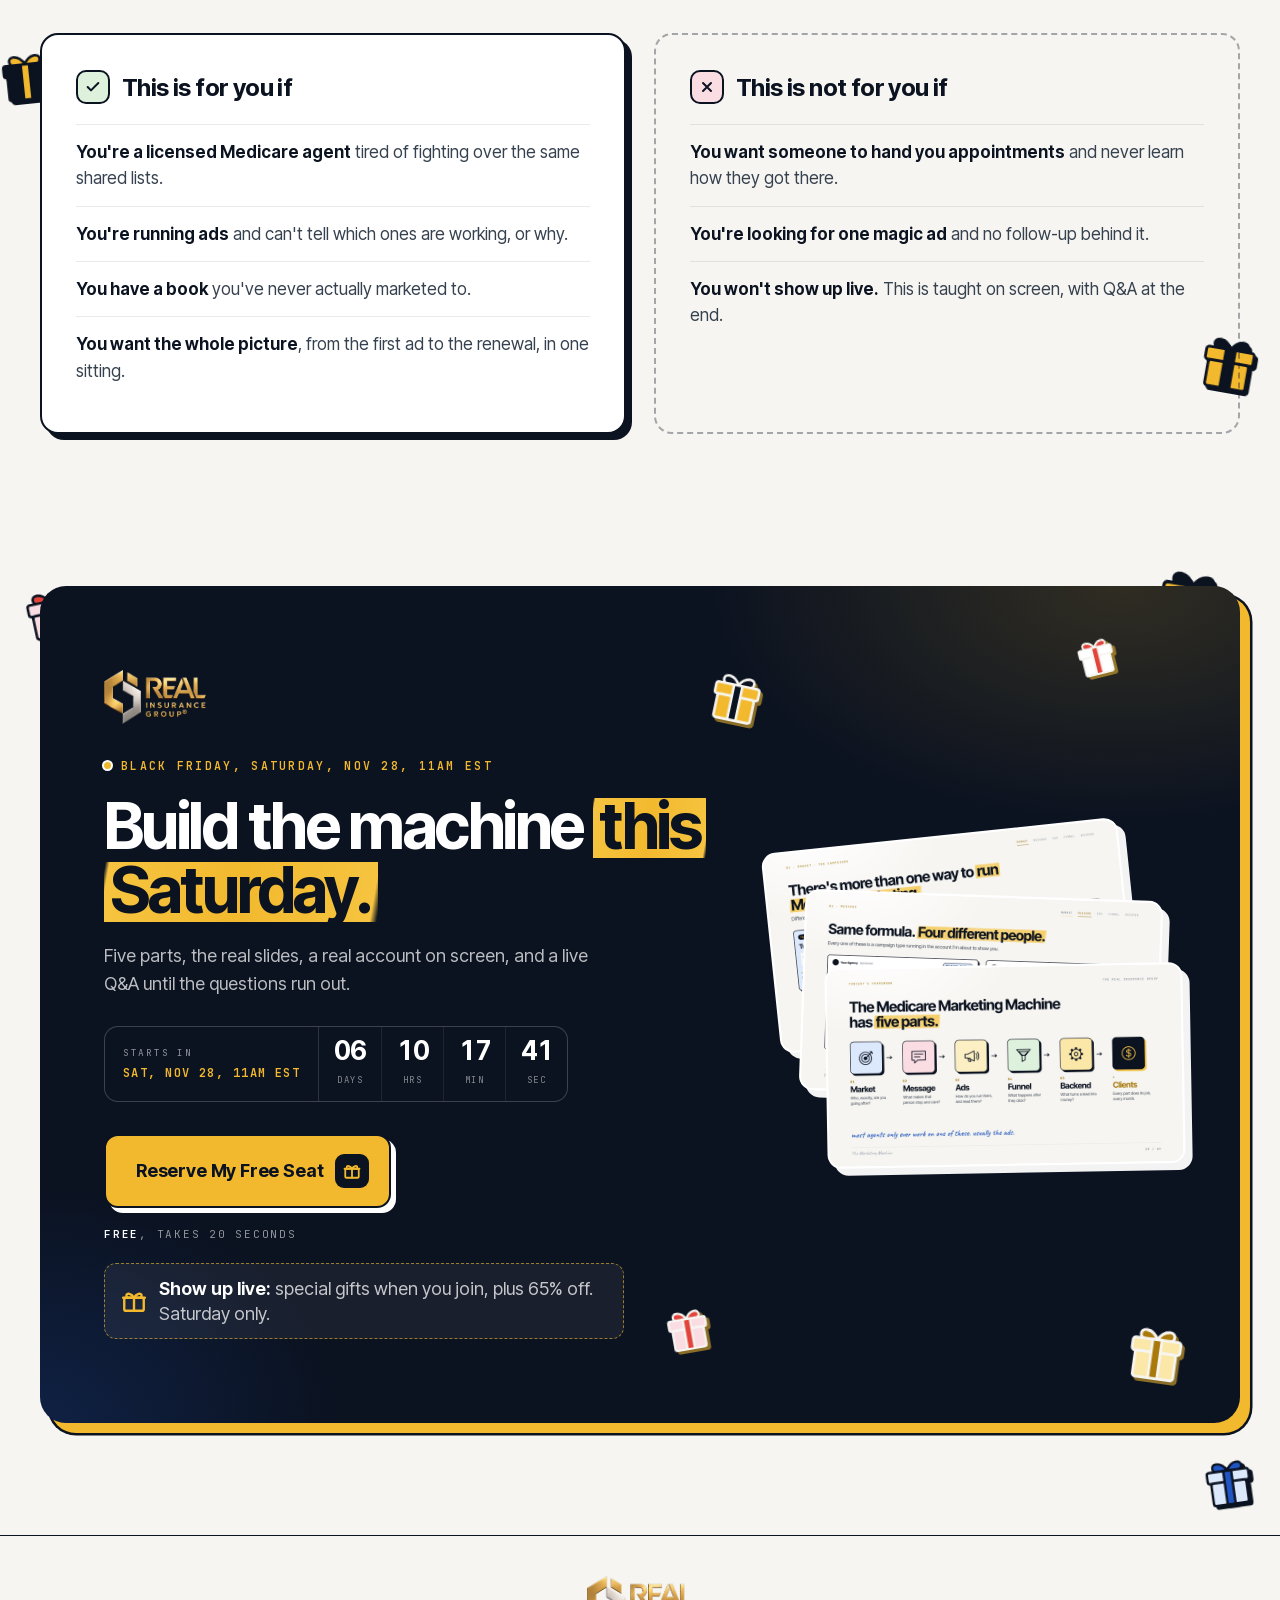
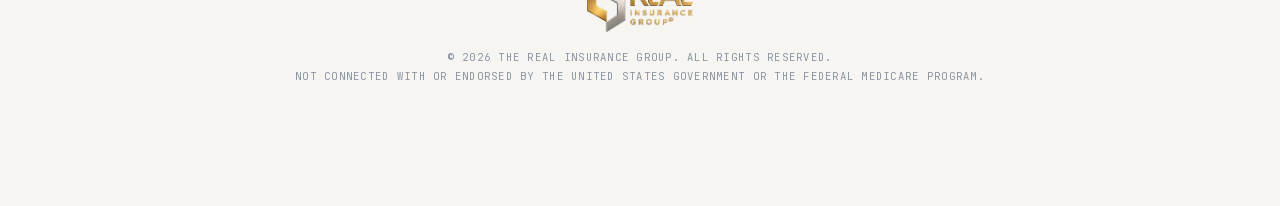
==== commit beee39da: "Festive pass: gift boxes across sections, gift icons on buttons, Black Friday marquee Co-Authored-By" ====
--- a/index.html
+++ b/index.html
@@ -455,6 +455,25 @@
   .bftag::before{left:8px}
   .bftag b{font-size:22px}
 }
+
+/* ===== festive gifts ===== */
+.sec,.final,.proof{position:relative}
+.gifts{position:absolute;inset:0;pointer-events:none;z-index:1;overflow:hidden}
+.hero>.wrap,.sec>.wrap,.final>.wrap{position:relative;z-index:2}
+.gb{position:absolute;filter:drop-shadow(3px 3px 0 var(--ink));animation:bob 6s ease-in-out infinite}
+.final .box .gifts{z-index:0}
+.final .box .gb{filter:drop-shadow(3px 3px 0 rgba(242,185,46,.55))}
+.final .box .gb svg *{stroke:#F6F5F1}
+.gb svg{display:block;width:100%;height:auto;overflow:visible}
+@keyframes bob{0%,100%{translate:0 0}50%{translate:0 -10px}}
+.bfm{background:var(--yellow);border-top:2px solid var(--ink);border-bottom:2px solid var(--ink);overflow:hidden;white-space:nowrap}
+.bfm .tr{display:inline-flex;align-items:center;gap:26px;padding:14px 0;animation:mq 38s linear infinite;
+  font-family:var(--mono);font-size:13px;letter-spacing:.18em;text-transform:uppercase;font-weight:600;color:var(--ink)}
+.bfm .tr b{font-weight:800}
+.bfm svg{width:20px;height:20px;flex:none}
+@keyframes mq{to{transform:translateX(-50%)}}
+.btn:hover .bi{transform:rotate(-12deg) scale(1.08)}
+@media (max-width:720px){.bf .sp{display:none}.gb.dm{display:none}.bfm .tr{font-size:11px;gap:18px;padding:11px 0}}
 </style>
 </head>
 <body>
@@ -484,7 +503,7 @@
         <div class="u"><b data-s>00</b><small>Sec</small></div>
       </div>
       <div class="act">
-        <button class="btn" data-open>Reserve My Free Seat <span class="bi"><svg width="16" height="16" viewBox="0 0 24 24" fill="none" stroke="currentColor" stroke-width="2.8"><path d="M5 12h14M13 6l6 6-6 6"/></svg></span></button>
+        <button class="btn" data-open>Reserve My Free Seat <span class="bi"><svg width="18" height="18" viewBox="0 0 24 24" fill="none" stroke="currentColor" stroke-width="2.4" stroke-linecap="round" stroke-linejoin="round"><rect x="3" y="9" width="18" height="12" rx="1.5"/><path d="M2 9h20M12 9v12M12 9c-2-4-7-5-7-2s4 2 7 2c3 0 7 1 7-2s-5-2-7 2"/></svg></span></button>
         <p class="risk"><b>Free</b>, live online, Q&amp;A at the end</p>
         <p class="gift"><svg viewBox="0 0 24 24" fill="none" stroke="currentColor" stroke-width="2.2" stroke-linecap="round" stroke-linejoin="round"><rect x="3" y="9" width="18" height="12" rx="1.5"/><path d="M2 9h20M12 9v12M12 9c-2-4-7-5-7-2s4 2 7 2c3 0 7 1 7-2s-5-2-7 2"/></svg><span><b>Black Friday, live only:</b> special gifts when you join, plus 65% off. Saturday only.</span></p>
       </div>
@@ -525,6 +544,7 @@
 </div>
 
 <!-- ===== problem + reframe ===== -->
+<div class="bfm" aria-label="Black Friday special: special gifts and 65% off for live attendees, Saturday, Nov 28, 11AM EST"><div class="tr" aria-hidden="true"><span><b>Black Friday Special</b></span><svg viewBox="0 0 24 24" fill="none" stroke="currentColor" stroke-width="2.2" stroke-linecap="round" stroke-linejoin="round"><rect x="3" y="9" width="18" height="12" rx="1.5"/><path d="M2 9h20M12 9v12M12 9c-2-4-7-5-7-2s4 2 7 2c3 0 7 1 7-2s-5-2-7 2"/></svg><span>Special gifts for live attendees</span><svg viewBox="0 0 24 24" fill="none" stroke="currentColor" stroke-width="2.2" stroke-linecap="round" stroke-linejoin="round"><rect x="3" y="9" width="18" height="12" rx="1.5"/><path d="M2 9h20M12 9v12M12 9c-2-4-7-5-7-2s4 2 7 2c3 0 7 1 7-2s-5-2-7 2"/></svg><span><b>65% Off</b></span><svg viewBox="0 0 24 24" fill="none" stroke="currentColor" stroke-width="2.2" stroke-linecap="round" stroke-linejoin="round"><rect x="3" y="9" width="18" height="12" rx="1.5"/><path d="M2 9h20M12 9v12M12 9c-2-4-7-5-7-2s4 2 7 2c3 0 7 1 7-2s-5-2-7 2"/></svg><span>Saturday, Nov 28, 11AM EST</span><svg viewBox="0 0 24 24" fill="none" stroke="currentColor" stroke-width="2.2" stroke-linecap="round" stroke-linejoin="round"><rect x="3" y="9" width="18" height="12" rx="1.5"/><path d="M2 9h20M12 9v12M12 9c-2-4-7-5-7-2s4 2 7 2c3 0 7 1 7-2s-5-2-7 2"/></svg><span><b>Black Friday Special</b></span><svg viewBox="0 0 24 24" fill="none" stroke="currentColor" stroke-width="2.2" stroke-linecap="round" stroke-linejoin="round"><rect x="3" y="9" width="18" height="12" rx="1.5"/><path d="M2 9h20M12 9v12M12 9c-2-4-7-5-7-2s4 2 7 2c3 0 7 1 7-2s-5-2-7 2"/></svg><span>Special gifts for live attendees</span><svg viewBox="0 0 24 24" fill="none" stroke="currentColor" stroke-width="2.2" stroke-linecap="round" stroke-linejoin="round"><rect x="3" y="9" width="18" height="12" rx="1.5"/><path d="M2 9h20M12 9v12M12 9c-2-4-7-5-7-2s4 2 7 2c3 0 7 1 7-2s-5-2-7 2"/></svg><span><b>65% Off</b></span><svg viewBox="0 0 24 24" fill="none" stroke="currentColor" stroke-width="2.2" stroke-linecap="round" stroke-linejoin="round"><rect x="3" y="9" width="18" height="12" rx="1.5"/><path d="M2 9h20M12 9v12M12 9c-2-4-7-5-7-2s4 2 7 2c3 0 7 1 7-2s-5-2-7 2"/></svg><span>Saturday, Nov 28, 11AM EST</span><svg viewBox="0 0 24 24" fill="none" stroke="currentColor" stroke-width="2.2" stroke-linecap="round" stroke-linejoin="round"><rect x="3" y="9" width="18" height="12" rx="1.5"/><path d="M2 9h20M12 9v12M12 9c-2-4-7-5-7-2s4 2 7 2c3 0 7 1 7-2s-5-2-7 2"/></svg><span><b>Black Friday Special</b></span><svg viewBox="0 0 24 24" fill="none" stroke="currentColor" stroke-width="2.2" stroke-linecap="round" stroke-linejoin="round"><rect x="3" y="9" width="18" height="12" rx="1.5"/><path d="M2 9h20M12 9v12M12 9c-2-4-7-5-7-2s4 2 7 2c3 0 7 1 7-2s-5-2-7 2"/></svg><span>Special gifts for live attendees</span><svg viewBox="0 0 24 24" fill="none" stroke="currentColor" stroke-width="2.2" stroke-linecap="round" stroke-linejoin="round"><rect x="3" y="9" width="18" height="12" rx="1.5"/><path d="M2 9h20M12 9v12M12 9c-2-4-7-5-7-2s4 2 7 2c3 0 7 1 7-2s-5-2-7 2"/></svg><span><b>65% Off</b></span><svg viewBox="0 0 24 24" fill="none" stroke="currentColor" stroke-width="2.2" stroke-linecap="round" stroke-linejoin="round"><rect x="3" y="9" width="18" height="12" rx="1.5"/><path d="M2 9h20M12 9v12M12 9c-2-4-7-5-7-2s4 2 7 2c3 0 7 1 7-2s-5-2-7 2"/></svg><span>Saturday, Nov 28, 11AM EST</span><svg viewBox="0 0 24 24" fill="none" stroke="currentColor" stroke-width="2.2" stroke-linecap="round" stroke-linejoin="round"><rect x="3" y="9" width="18" height="12" rx="1.5"/><path d="M2 9h20M12 9v12M12 9c-2-4-7-5-7-2s4 2 7 2c3 0 7 1 7-2s-5-2-7 2"/></svg><span><b>Black Friday Special</b></span><svg viewBox="0 0 24 24" fill="none" stroke="currentColor" stroke-width="2.2" stroke-linecap="round" stroke-linejoin="round"><rect x="3" y="9" width="18" height="12" rx="1.5"/><path d="M2 9h20M12 9v12M12 9c-2-4-7-5-7-2s4 2 7 2c3 0 7 1 7-2s-5-2-7 2"/></svg><span>Special gifts for live attendees</span><svg viewBox="0 0 24 24" fill="none" stroke="currentColor" stroke-width="2.2" stroke-linecap="round" stroke-linejoin="round"><rect x="3" y="9" width="18" height="12" rx="1.5"/><path d="M2 9h20M12 9v12M12 9c-2-4-7-5-7-2s4 2 7 2c3 0 7 1 7-2s-5-2-7 2"/></svg><span><b>65% Off</b></span><svg viewBox="0 0 24 24" fill="none" stroke="currentColor" stroke-width="2.2" stroke-linecap="round" stroke-linejoin="round"><rect x="3" y="9" width="18" height="12" rx="1.5"/><path d="M2 9h20M12 9v12M12 9c-2-4-7-5-7-2s4 2 7 2c3 0 7 1 7-2s-5-2-7 2"/></svg><span>Saturday, Nov 28, 11AM EST</span><svg viewBox="0 0 24 24" fill="none" stroke="currentColor" stroke-width="2.2" stroke-linecap="round" stroke-linejoin="round"><rect x="3" y="9" width="18" height="12" rx="1.5"/><path d="M2 9h20M12 9v12M12 9c-2-4-7-5-7-2s4 2 7 2c3 0 7 1 7-2s-5-2-7 2"/></svg></div></div>
 <section class="sec prob">
   <div class="wrap">
     <div class="grid">
@@ -710,7 +730,7 @@
       </div>
     </div>
     <div class="cta rv">
-      <button class="btn" data-open>Reserve My Free Seat <span class="bi"><svg width="16" height="16" viewBox="0 0 24 24" fill="none" stroke="currentColor" stroke-width="2.8"><path d="M5 12h14M13 6l6 6-6 6"/></svg></span></button>
+      <button class="btn" data-open>Reserve My Free Seat <span class="bi"><svg width="18" height="18" viewBox="0 0 24 24" fill="none" stroke="currentColor" stroke-width="2.4" stroke-linecap="round" stroke-linejoin="round"><rect x="3" y="9" width="18" height="12" rx="1.5"/><path d="M2 9h20M12 9v12M12 9c-2-4-7-5-7-2s4 2 7 2c3 0 7 1 7-2s-5-2-7 2"/></svg></span></button>
       <p class="risk"><b>Free</b>, Saturday, Nov 28, 11AM EST, your link comes by text and email</p>
     </div>
   </div>
@@ -778,7 +798,7 @@
           <div class="u"><b data-s>00</b><small>Sec</small></div>
         </div>
         <div style="margin-top:32px">
-          <button class="btn" data-open>Reserve My Free Seat <span class="bi"><svg width="16" height="16" viewBox="0 0 24 24" fill="none" stroke="currentColor" stroke-width="2.8"><path d="M5 12h14M13 6l6 6-6 6"/></svg></span></button>
+          <button class="btn" data-open>Reserve My Free Seat <span class="bi"><svg width="18" height="18" viewBox="0 0 24 24" fill="none" stroke="currentColor" stroke-width="2.4" stroke-linecap="round" stroke-linejoin="round"><rect x="3" y="9" width="18" height="12" rx="1.5"/><path d="M2 9h20M12 9v12M12 9c-2-4-7-5-7-2s4 2 7 2c3 0 7 1 7-2s-5-2-7 2"/></svg></span></button>
           <p class="risk"><b>Free</b>, takes 20 seconds</p>
           <p class="gift"><svg viewBox="0 0 24 24" fill="none" stroke="currentColor" stroke-width="2.2" stroke-linecap="round" stroke-linejoin="round"><rect x="3" y="9" width="18" height="12" rx="1.5"/><path d="M2 9h20M12 9v12M12 9c-2-4-7-5-7-2s4 2 7 2c3 0 7 1 7-2s-5-2-7 2"/></svg><span><b>Show up live:</b> special gifts when you join, plus 65% off. Saturday only.</span></p>
         </div>
@@ -801,7 +821,7 @@
 </footer>
 
 <div class="mcta" id="mcta">
-  <button class="btn" data-open>Reserve My Free Seat <span class="bi"><svg width="16" height="16" viewBox="0 0 24 24" fill="none" stroke="currentColor" stroke-width="2.8"><path d="M5 12h14M13 6l6 6-6 6"/></svg></span></button>
+  <button class="btn" data-open>Reserve My Free Seat <span class="bi"><svg width="18" height="18" viewBox="0 0 24 24" fill="none" stroke="currentColor" stroke-width="2.4" stroke-linecap="round" stroke-linejoin="round"><rect x="3" y="9" width="18" height="12" rx="1.5"/><path d="M2 9h20M12 9v12M12 9c-2-4-7-5-7-2s4 2 7 2c3 0 7 1 7-2s-5-2-7 2"/></svg></span></button>
 </div>
 
 <!-- ===== opt-in modal ===== -->
@@ -986,6 +1006,31 @@
     .catch(()=>{ backup(); return new Promise(r=>setTimeout(r,500)); })
     .finally(()=>{ clearTimeout(guard); setTimeout(done, 150); });
 });
+
+/* ---------- festive gift boxes (decoration only) ---------- */
+(function(){
+  const C={y:['#F2B92E','#0B1220'],k:['#0B1220','#F2B92E'],p:['#F9DDE2','#E2433A'],b:['#DCE8FB','#1F56C4'],g:['#FBE7A8','#A9790A'],w:['#FFFFFF','#E2433A']};
+  const box=(c)=>{const [f,r]=C[c];return '<svg viewBox="0 0 64 64"><path d="M32 18c-6-12-20-12-18-3 2 7 18 3 18 3s16 4 18-3c2-9-12-9-18 3z" fill="'+r+'" stroke="#0B1220" stroke-width="3" stroke-linejoin="round"/><rect x="6" y="18" width="52" height="14" rx="3" fill="'+f+'" stroke="#0B1220" stroke-width="3"/><rect x="10" y="32" width="44" height="28" rx="3" fill="'+f+'" stroke="#0B1220" stroke-width="3"/><path d="M27 18h10v42H27z" fill="'+r+'" stroke="#0B1220" stroke-width="3"/></svg>'};
+  // [selector, x(% from left), y(% from top), size px, color, rotate deg, desktop-only]
+  const P={
+    '.hero':[[3.5,10,56,'y',-12,1],[95.5,6,46,'p',14,1],[52,5,30,'b',8,1],[4,52,40,'k',10,1],[96,40,34,'g',-10,1],[93,90,50,'g',-8,0],[4,90,36,'w',-14,0],[44,93,30,'p',12,1]],
+    '.prob':[[3,14,46,'p',-10,1],[95,60,40,'y',12,1]],
+    '.mech':[[94,10,50,'k',10,1],[2,70,38,'b',-8,1]],
+    '.sec.ag':[[2,8,42,'y',12,1],[96,46,36,'p',-14,1],[3,88,44,'g',8,1]],
+    '.host':[[95,12,46,'b',-10,1]],
+    '.fit':[[2,30,40,'k',-6,1],[96,70,44,'y',10,1]],
+    '.final':[[4,4,40,'p',-12,1],[93,2,52,'y',10,0],[96,92,38,'b',-8,1]],
+    '.final .box':[[58,10,40,'y',12,1],[54,86,34,'p',-10,1],[93,88,44,'g',8,0],[88,6,30,'w',-14,1]]
+  };
+  let i=0;
+  for(const sel in P){const el=document.querySelector(sel);if(!el)continue;
+    const w=document.createElement('div');w.className='gifts';w.setAttribute('aria-hidden','true');
+    for(const [x,y,sz,c,r,dm] of P[sel]){const g=document.createElement('span');g.className='gb'+(dm?' dm':'');
+      const s=(innerWidth<720?.75:1.35)*sz;
+      g.style.cssText='left:calc('+x+'% - '+s/2+'px);top:'+y+'%;width:'+s+'px;rotate:'+r+'deg;animation-delay:-'+(i++*0.9)+'s';
+      g.innerHTML=box(c);w.appendChild(g)}
+    el.prepend(w)}
+})();
 </script>
 </body>
 </html>
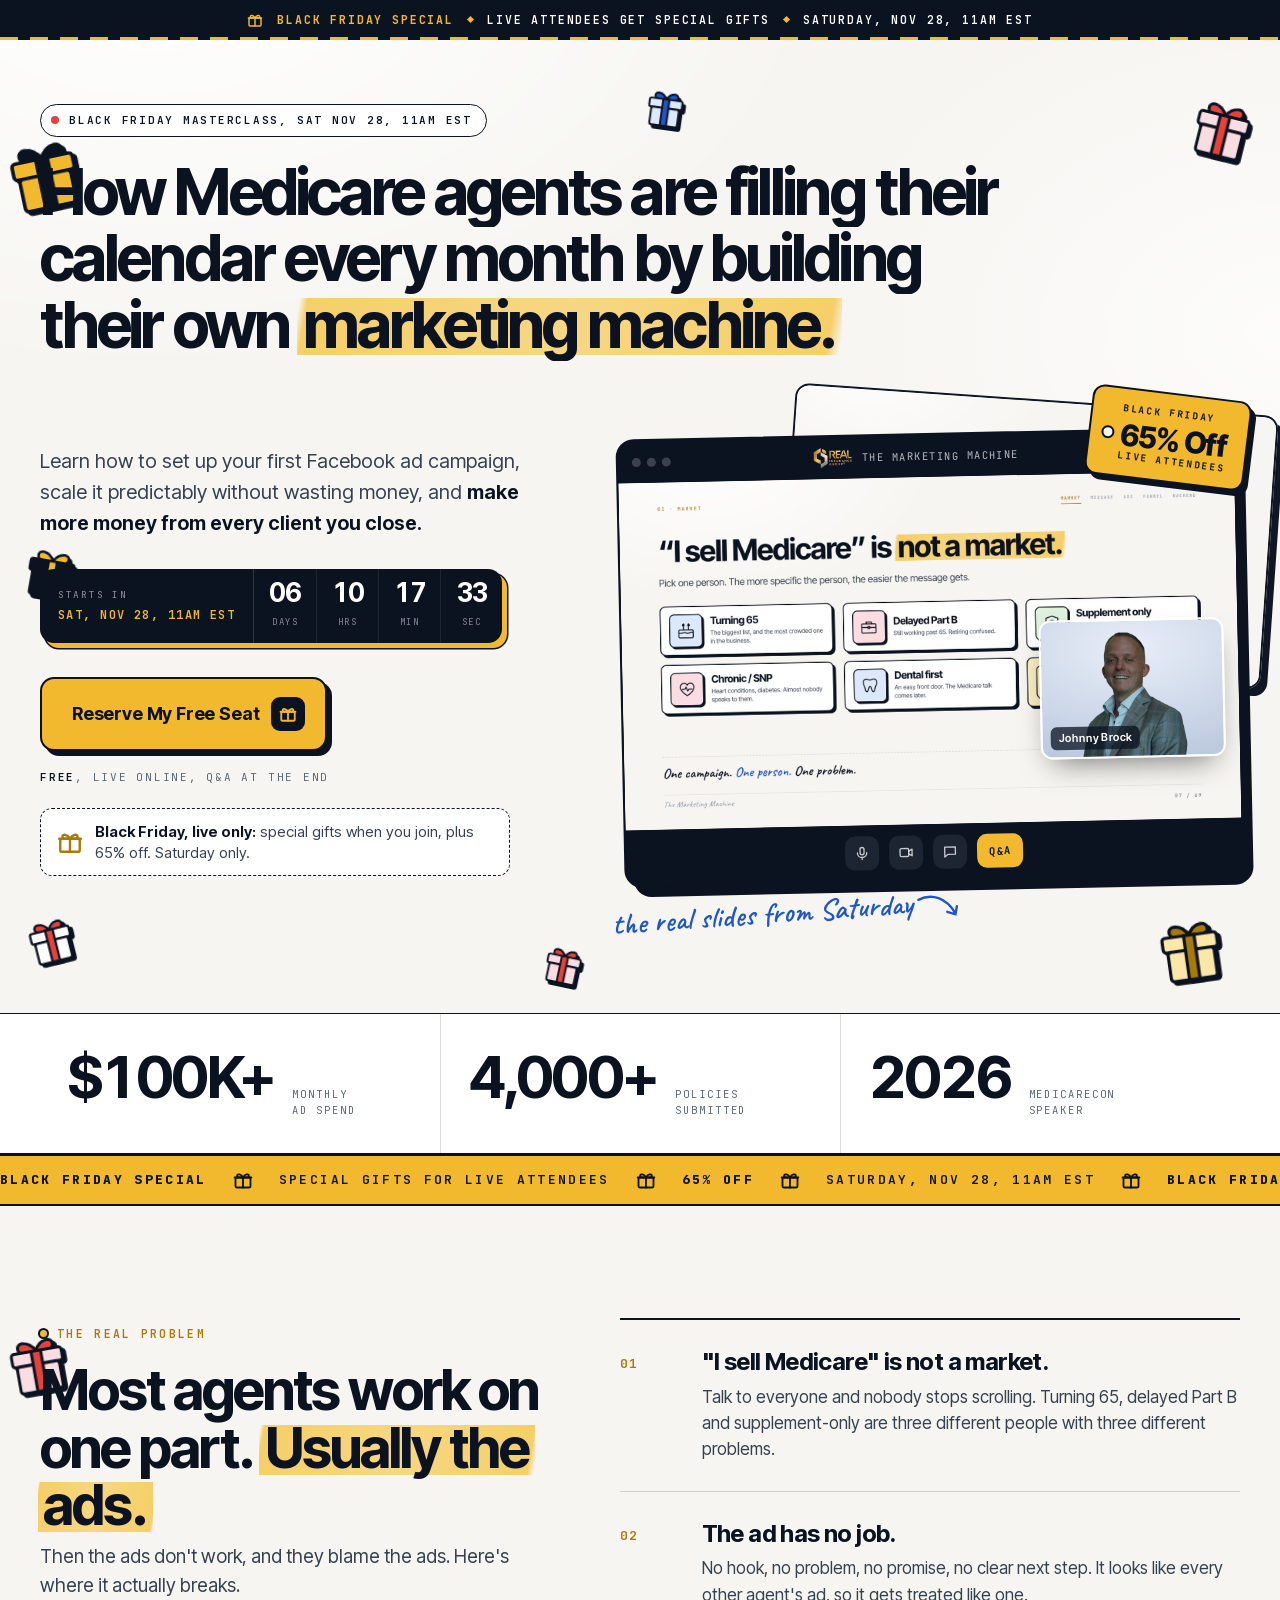
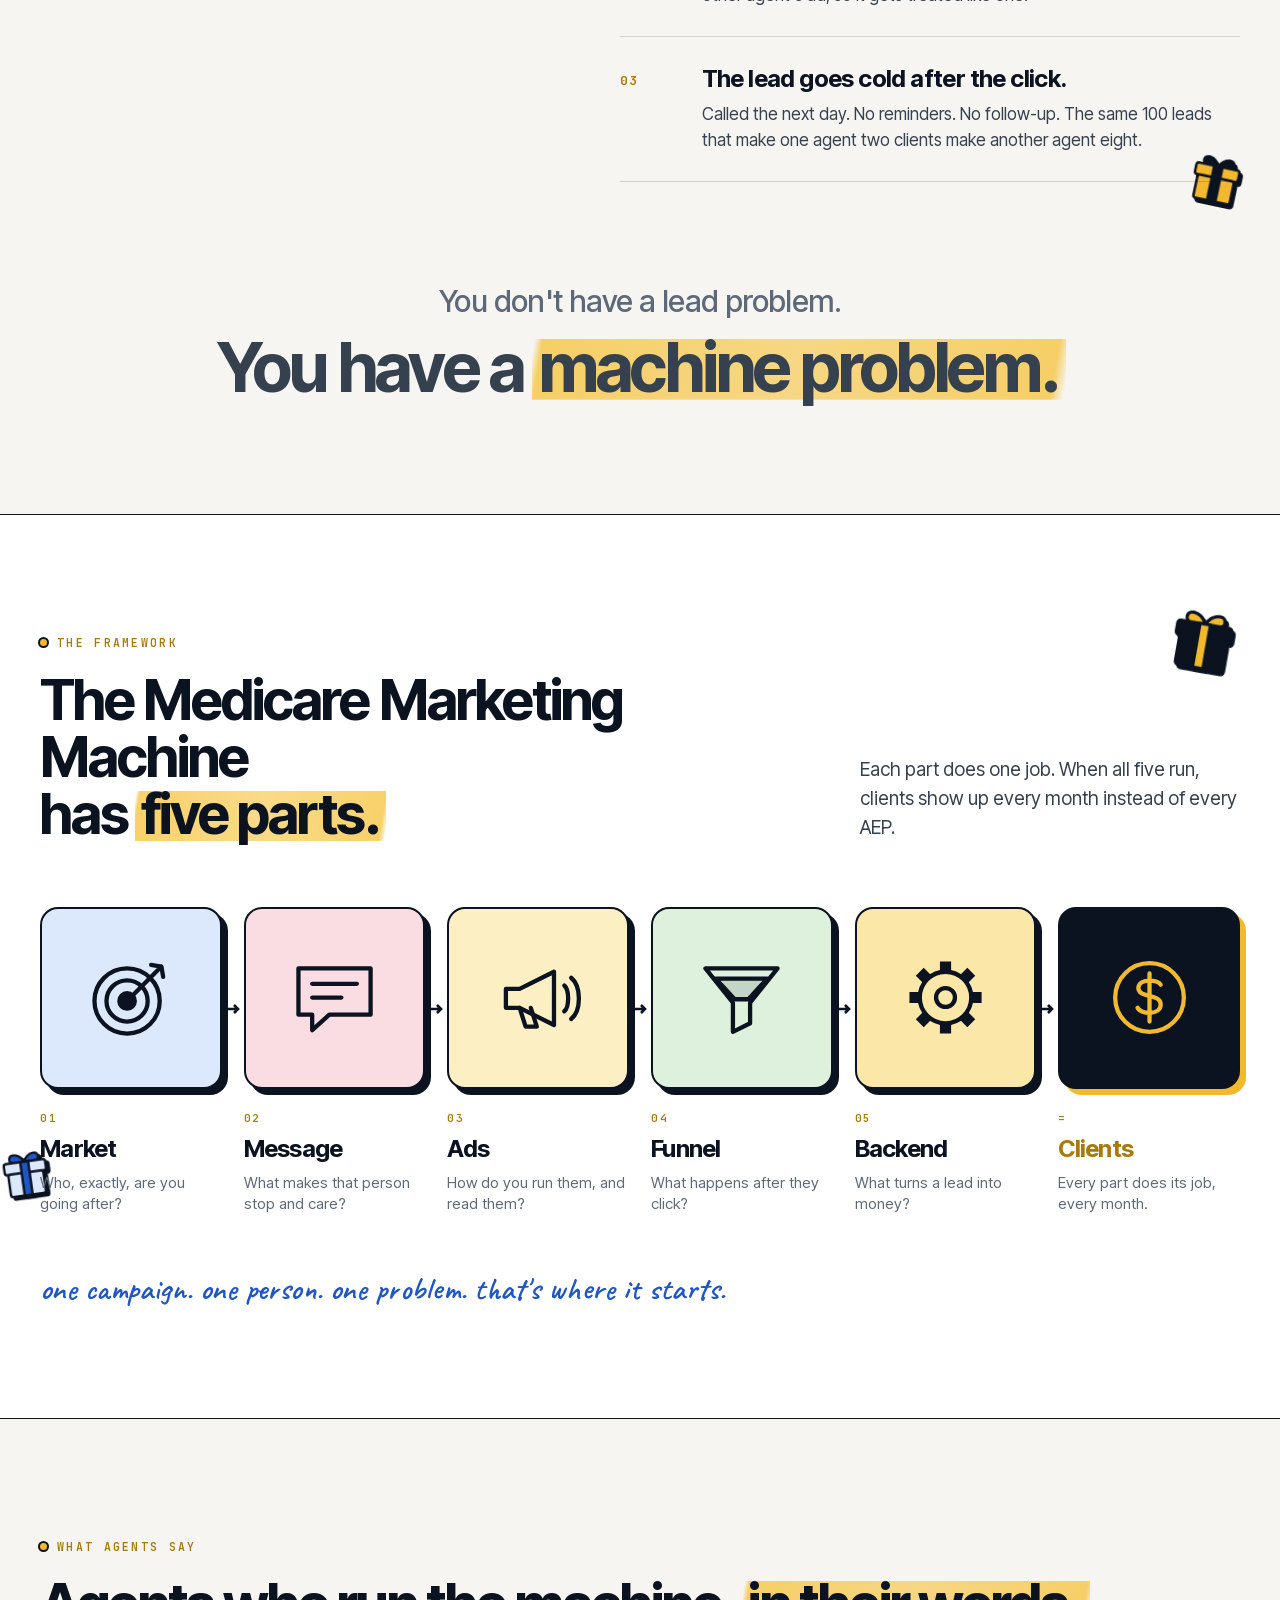
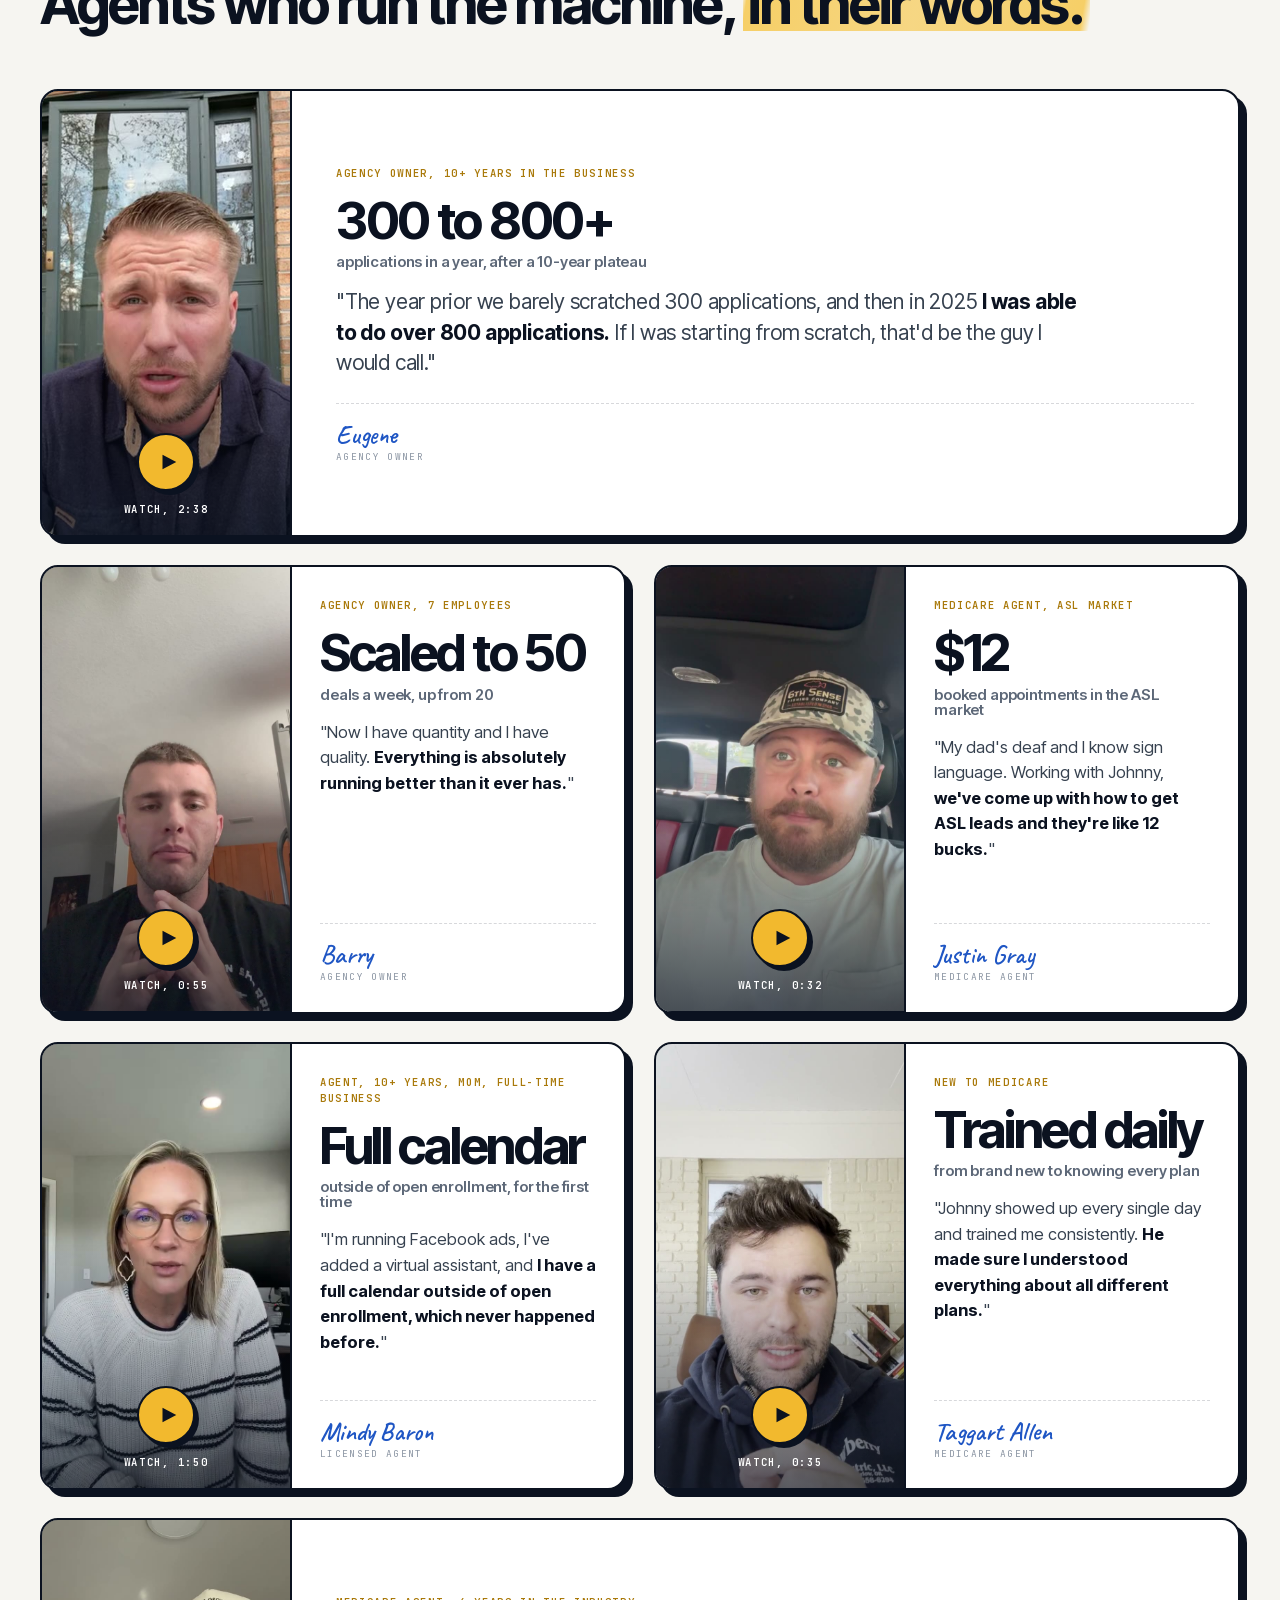
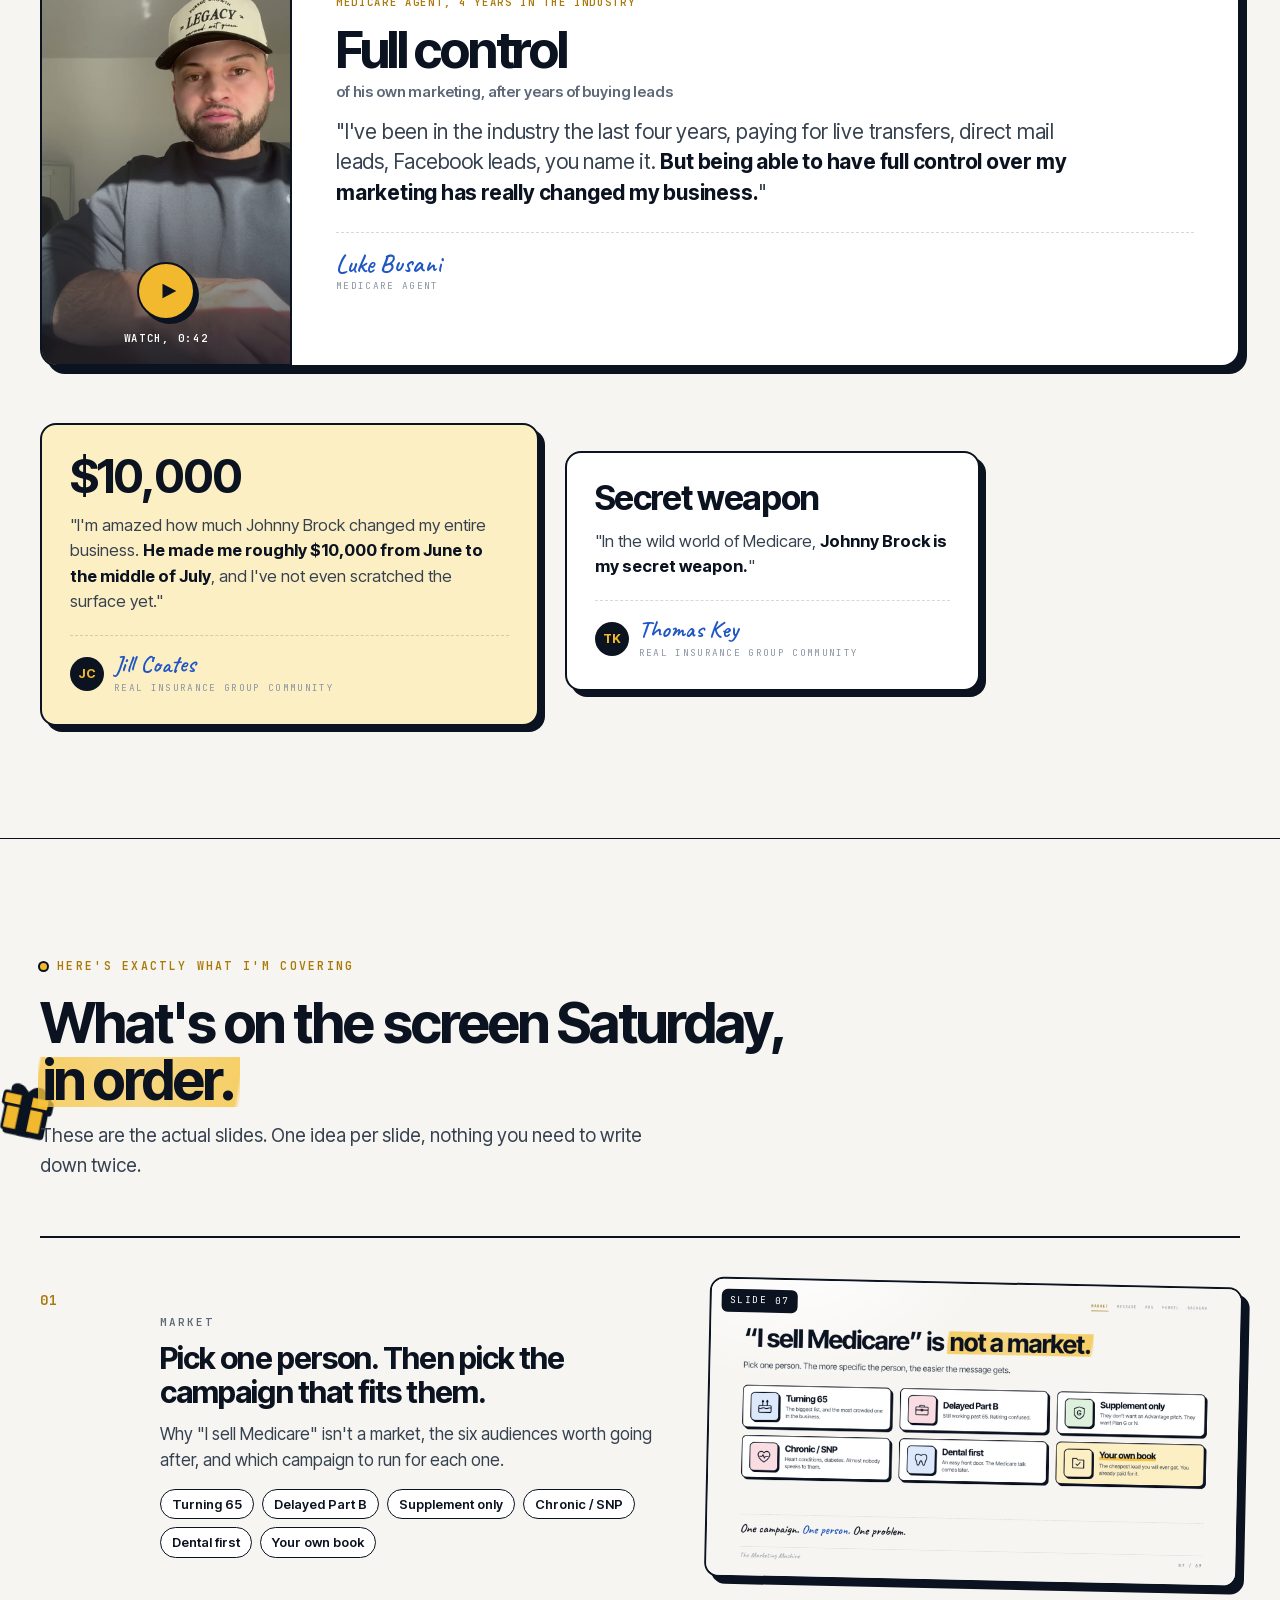
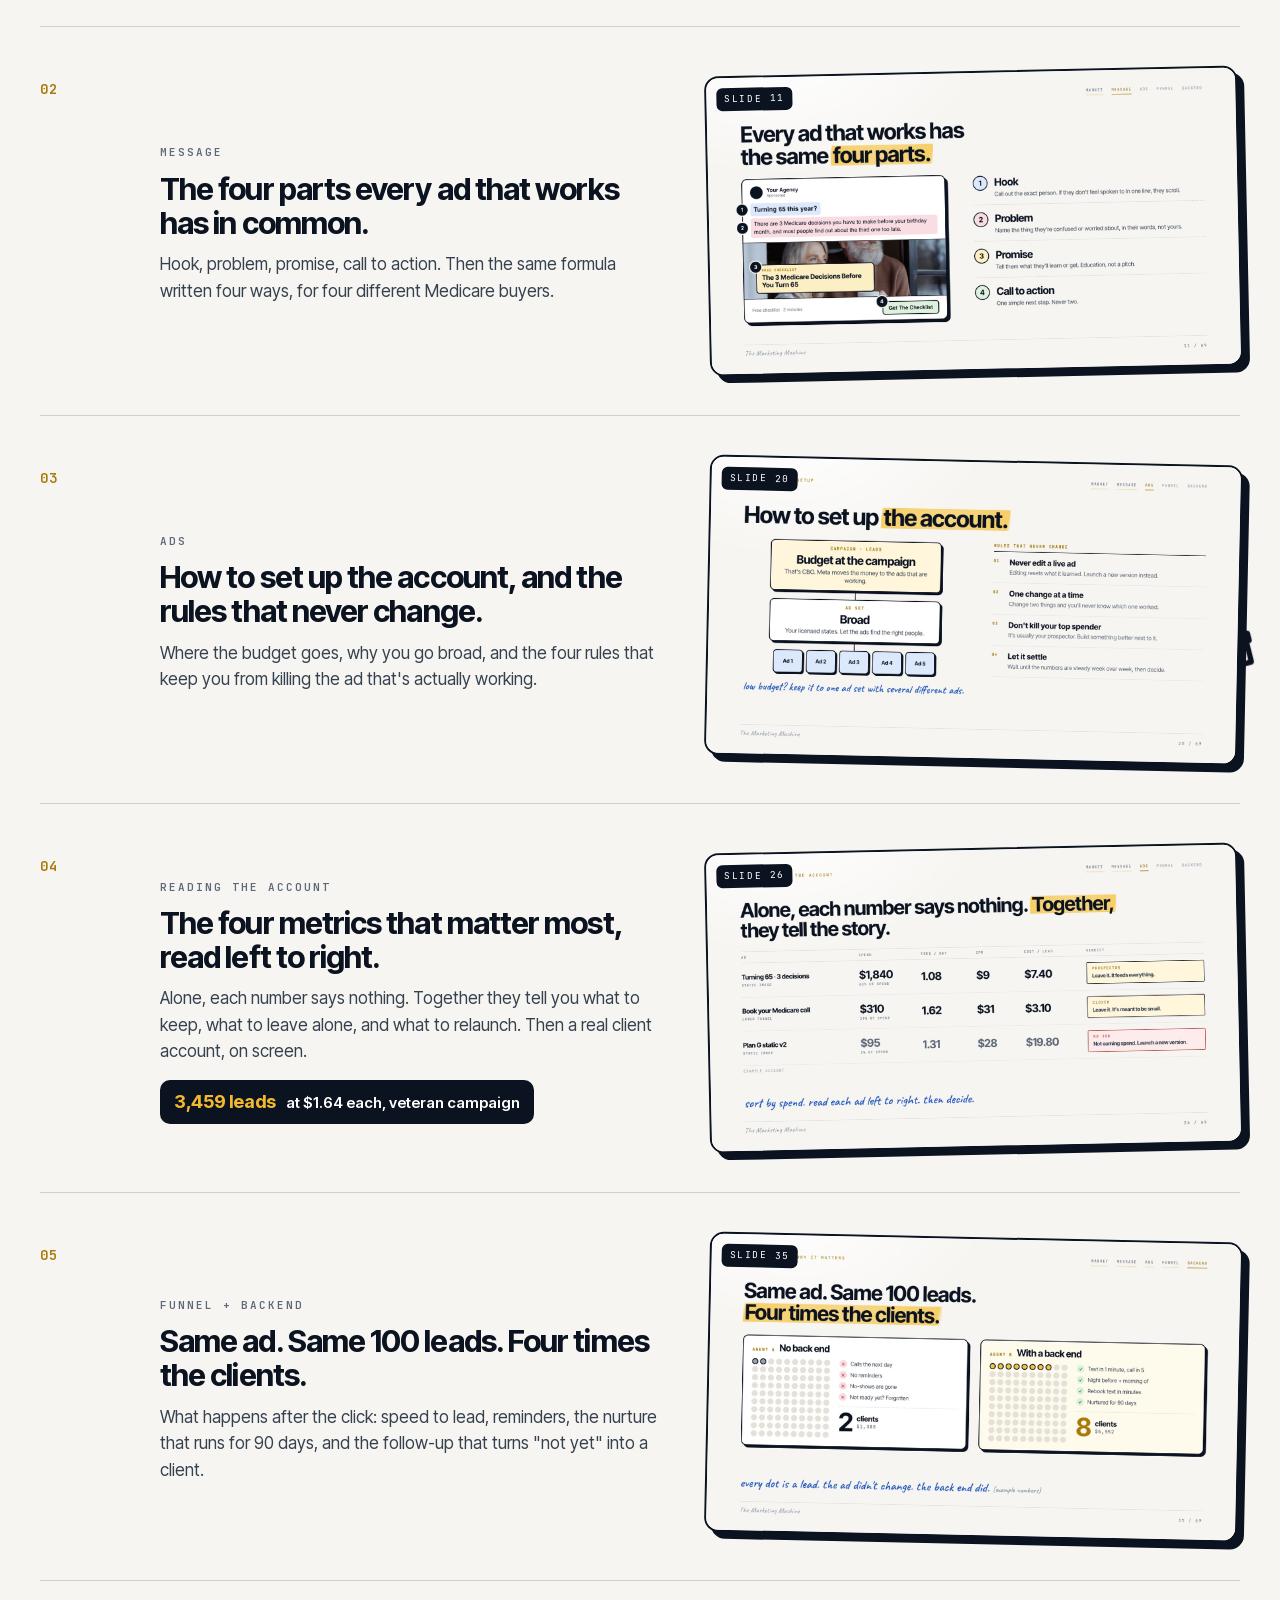
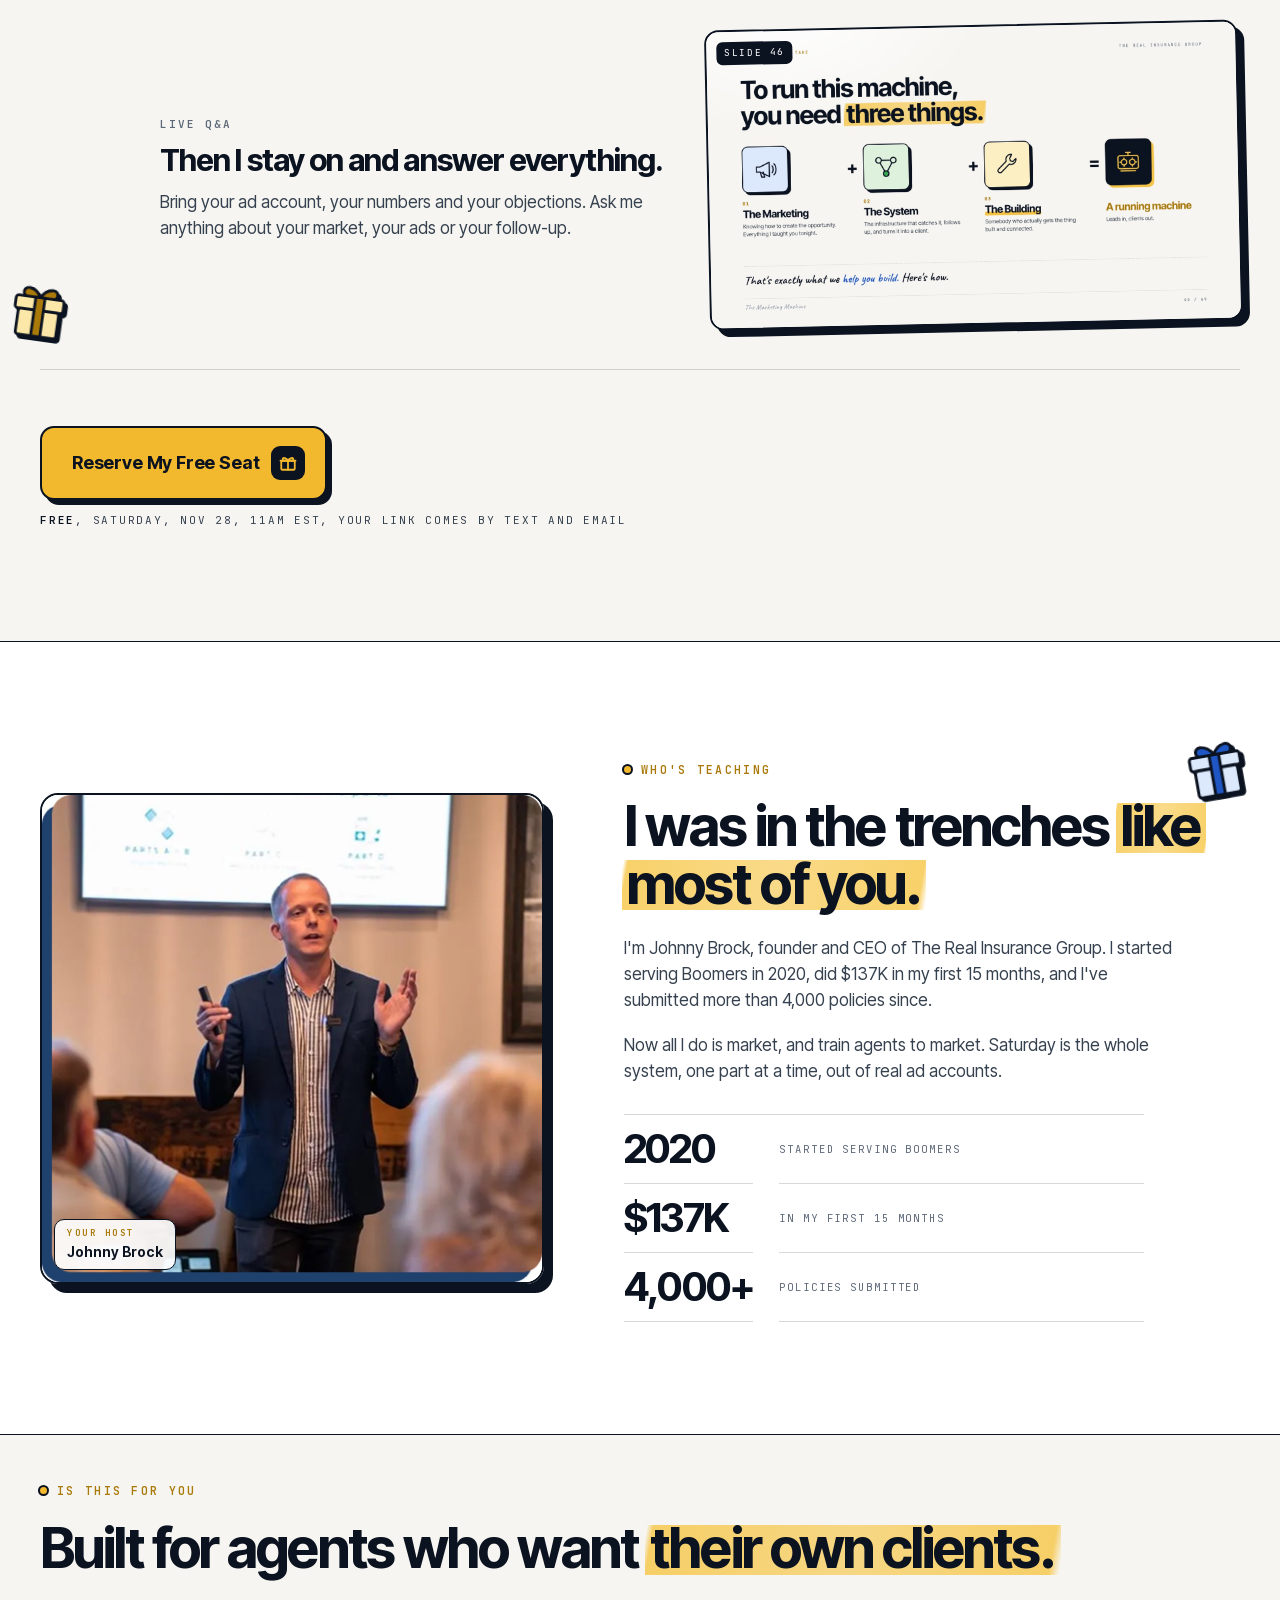
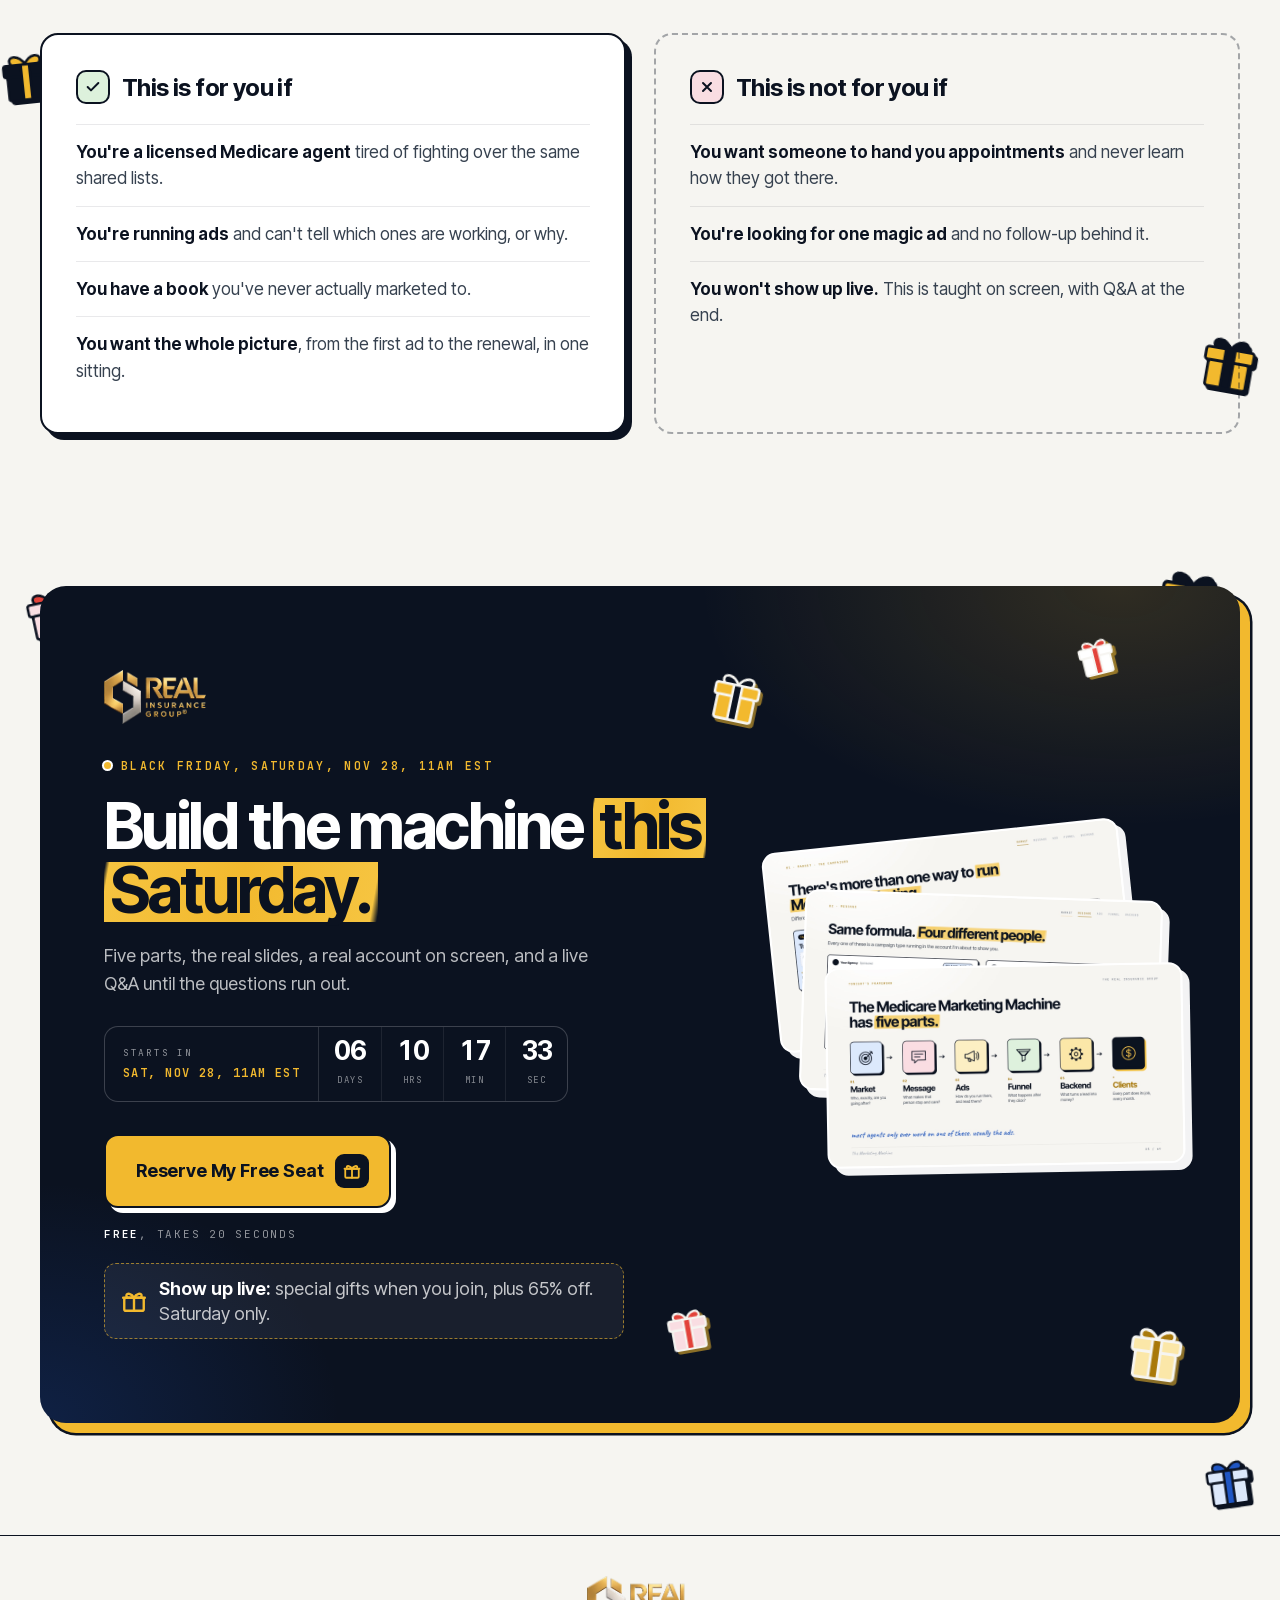
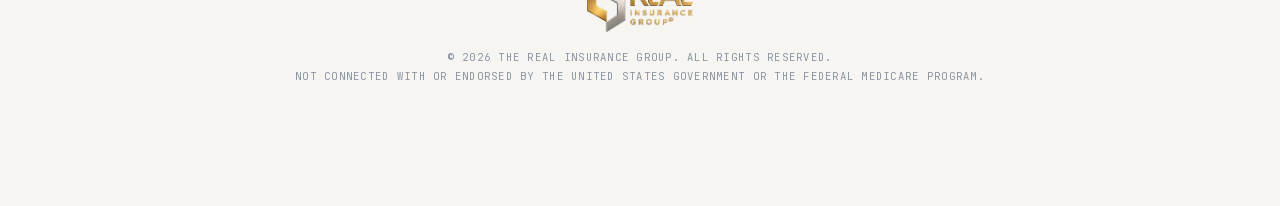
==== commit 17564bd3: "Opt-in redirects to the Black Friday thank-you page Co-Authored-By: Claude Opus 5.5 <noreply@anthrop" ====
--- a/index.html
+++ b/index.html
@@ -870,7 +870,7 @@
    THANKS:  thank-you page to redirect to after a real submit. Empty = stay on the success state. */
 const EVENT   = { weekday:6, hour:11, min:0, runMinutes:90 };
 const WEBHOOK = 'https://services.leadconnectorhq.com/hooks/6R8qbbSpBWNiFPaF6WsI/webhook-trigger/a94cc5bb-5047-4289-96e3-dfb7c76a1a0d';
-const THANKS  = 'https://therealinsurancegroup.com/confirmed';
+const THANKS  = 'https://join.therealinsurancegroup.com/registered-for-black-friday';
 /* ================================= */
 
 const reduced = matchMedia('(prefers-reduced-motion: reduce)').matches;
